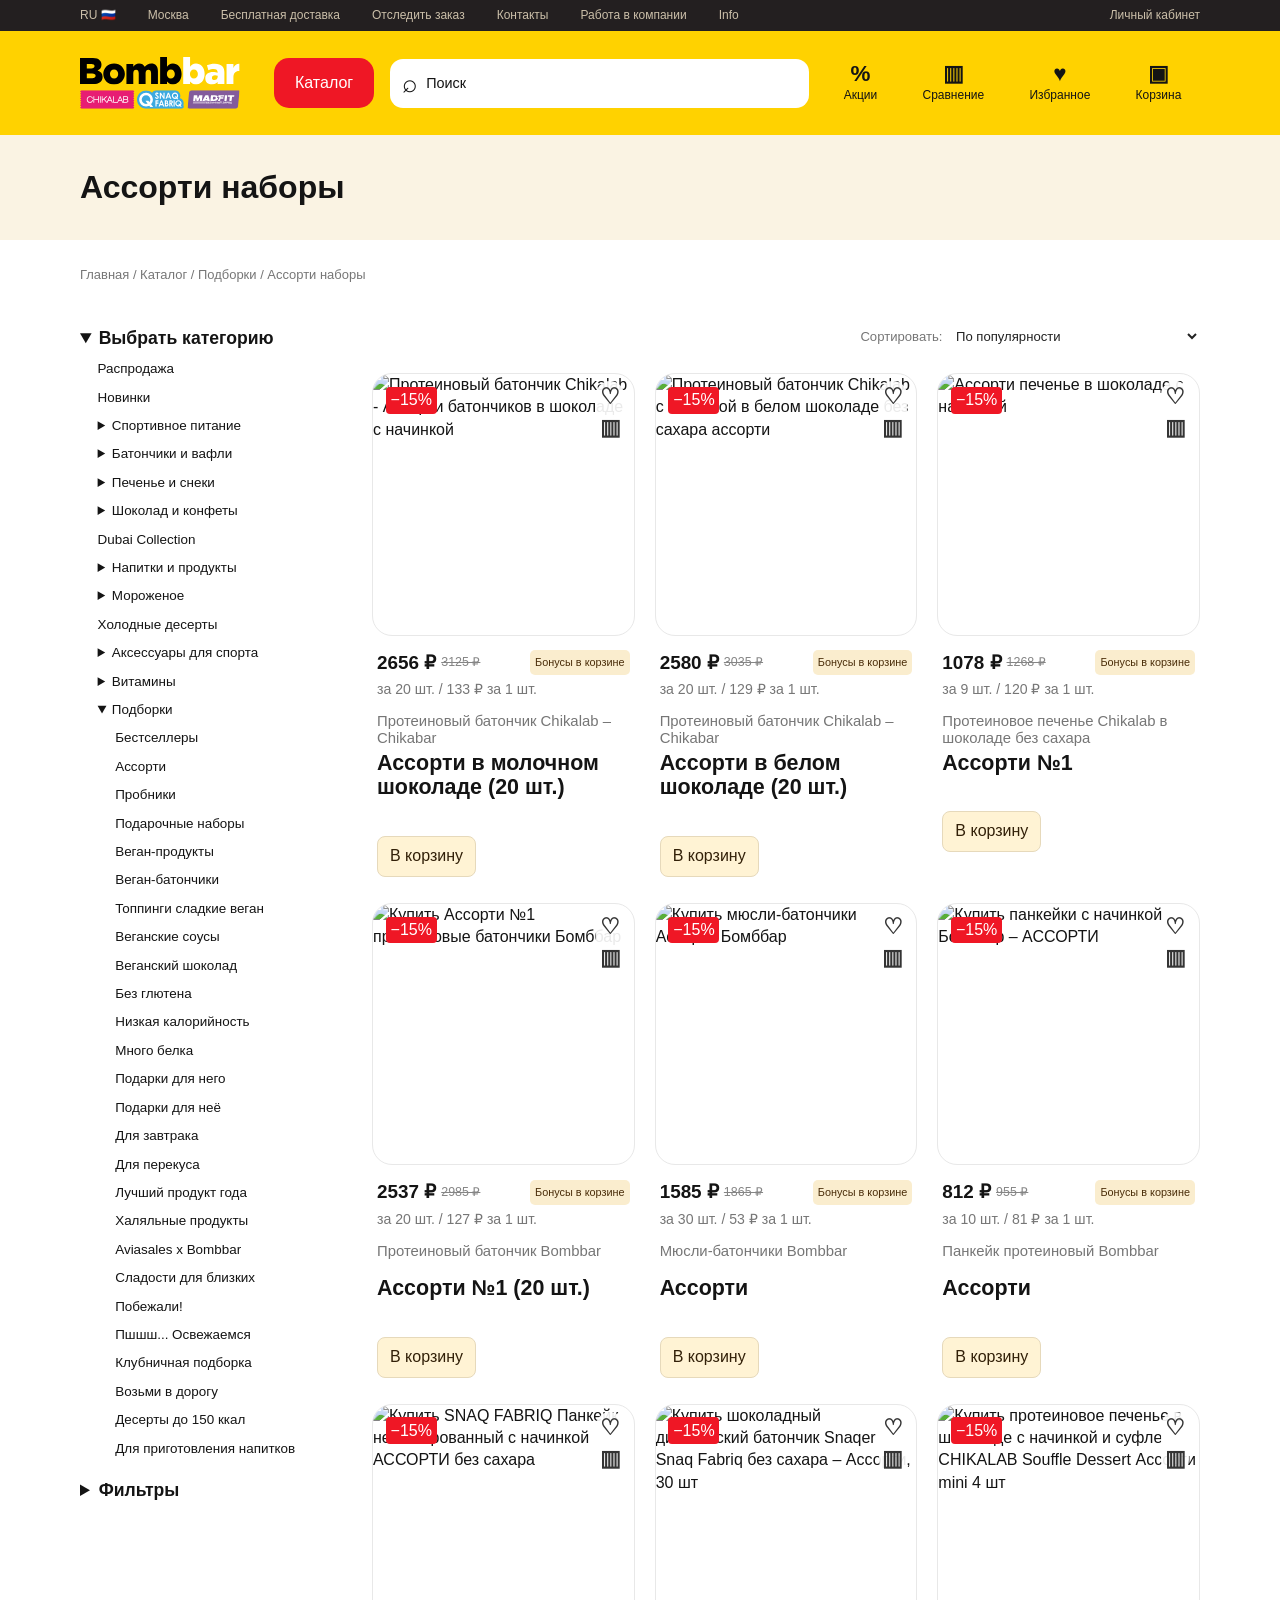
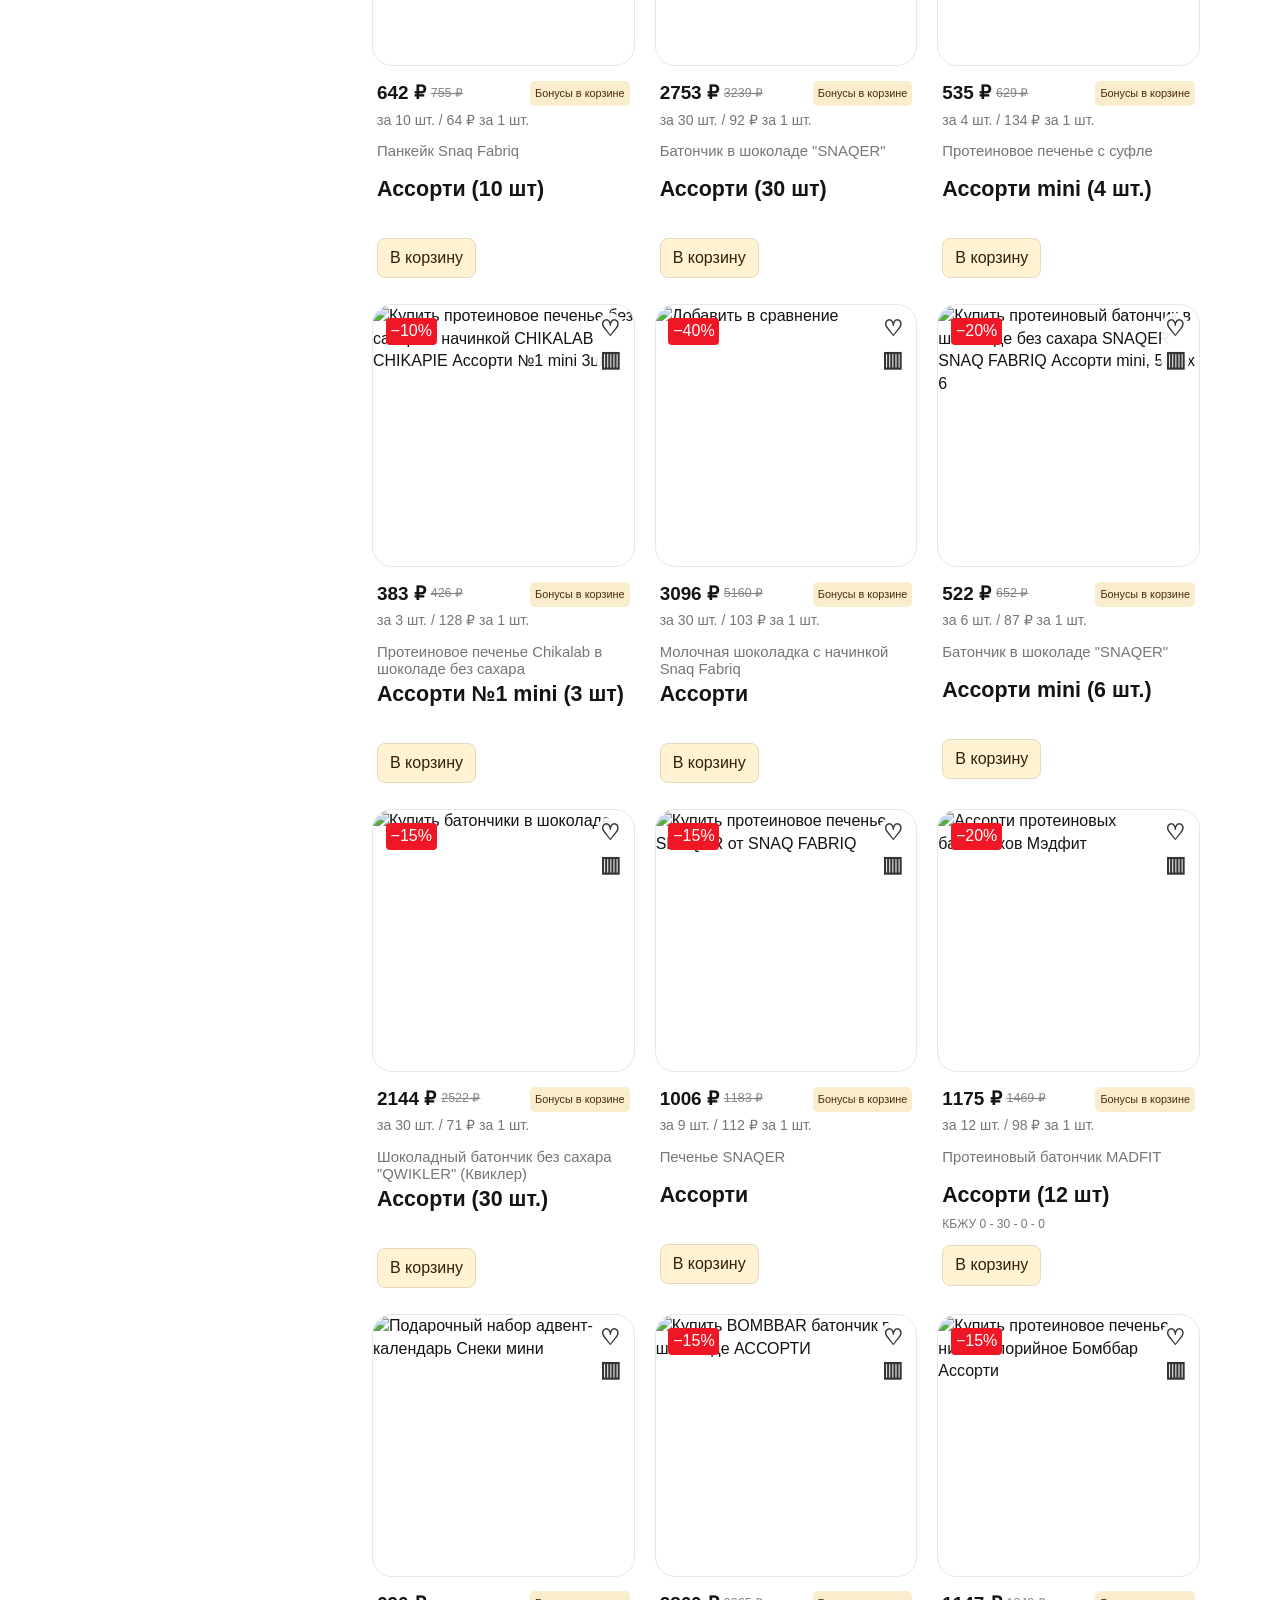
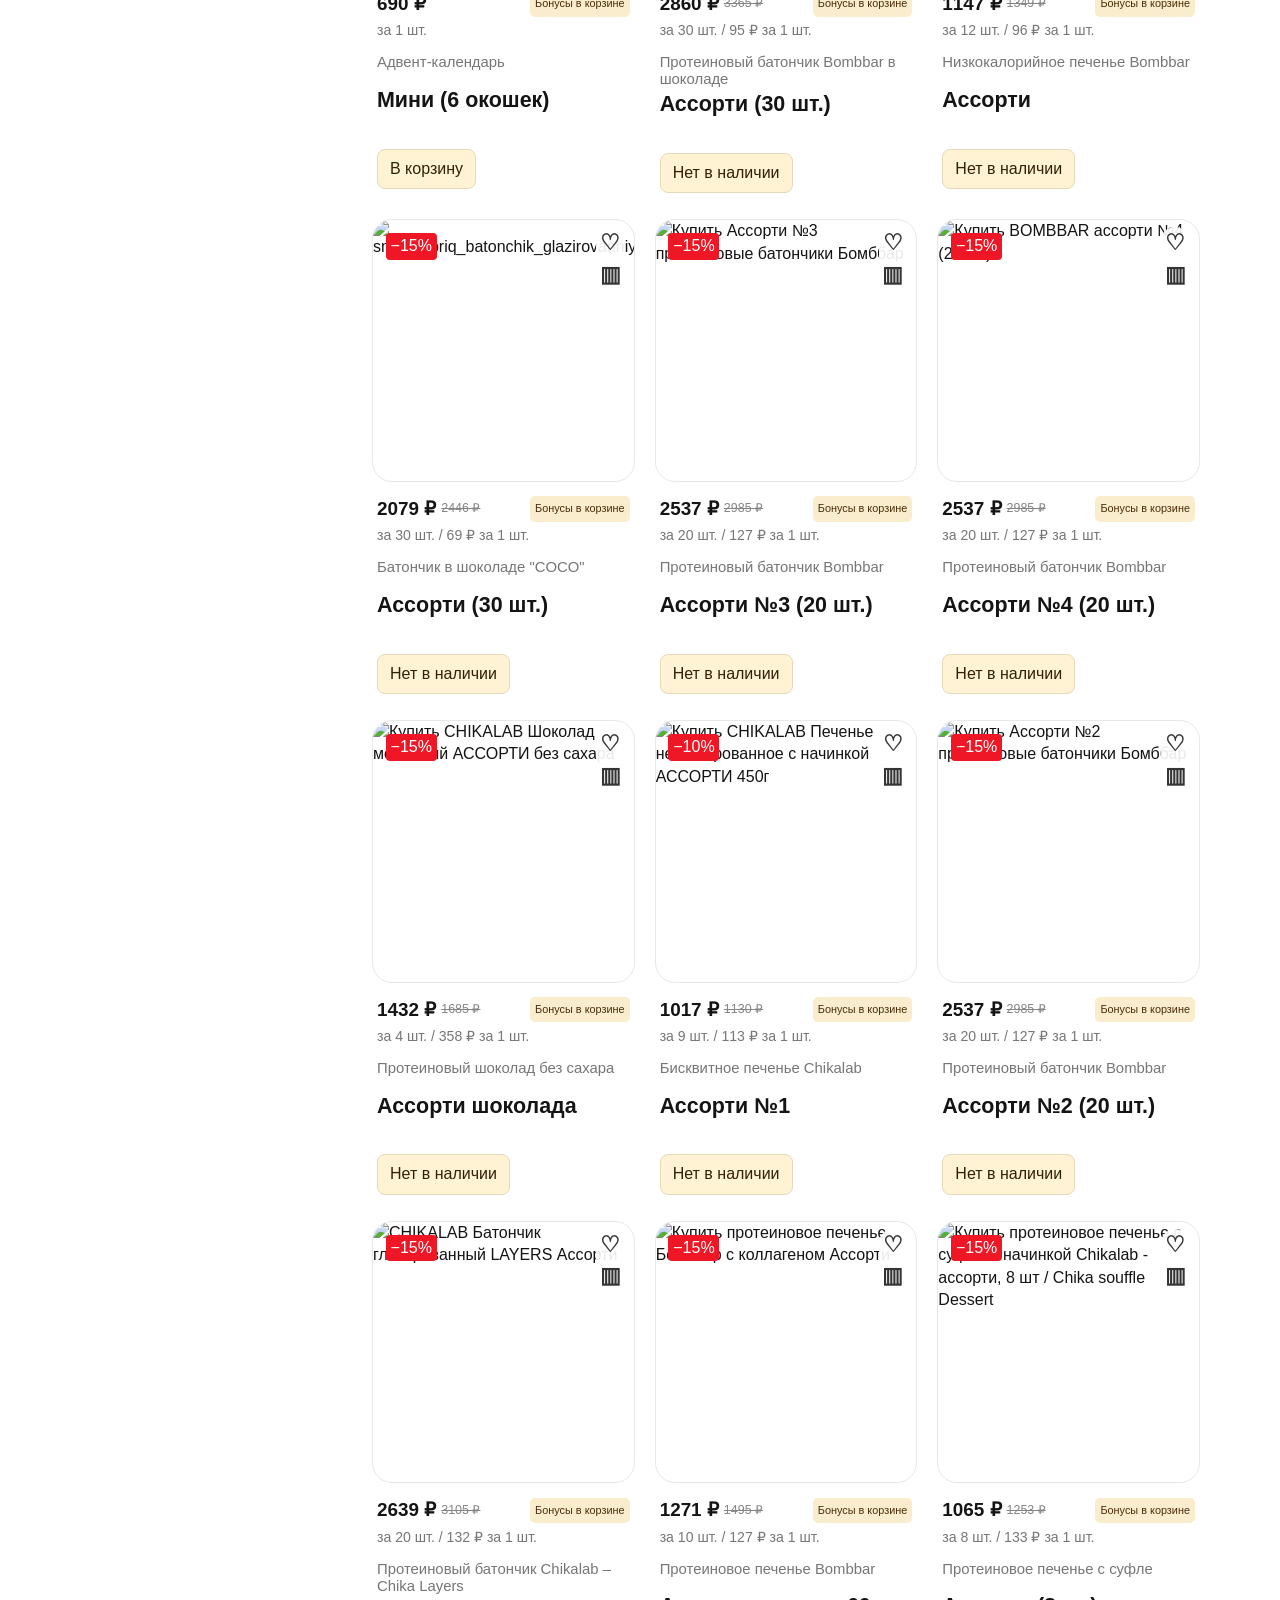
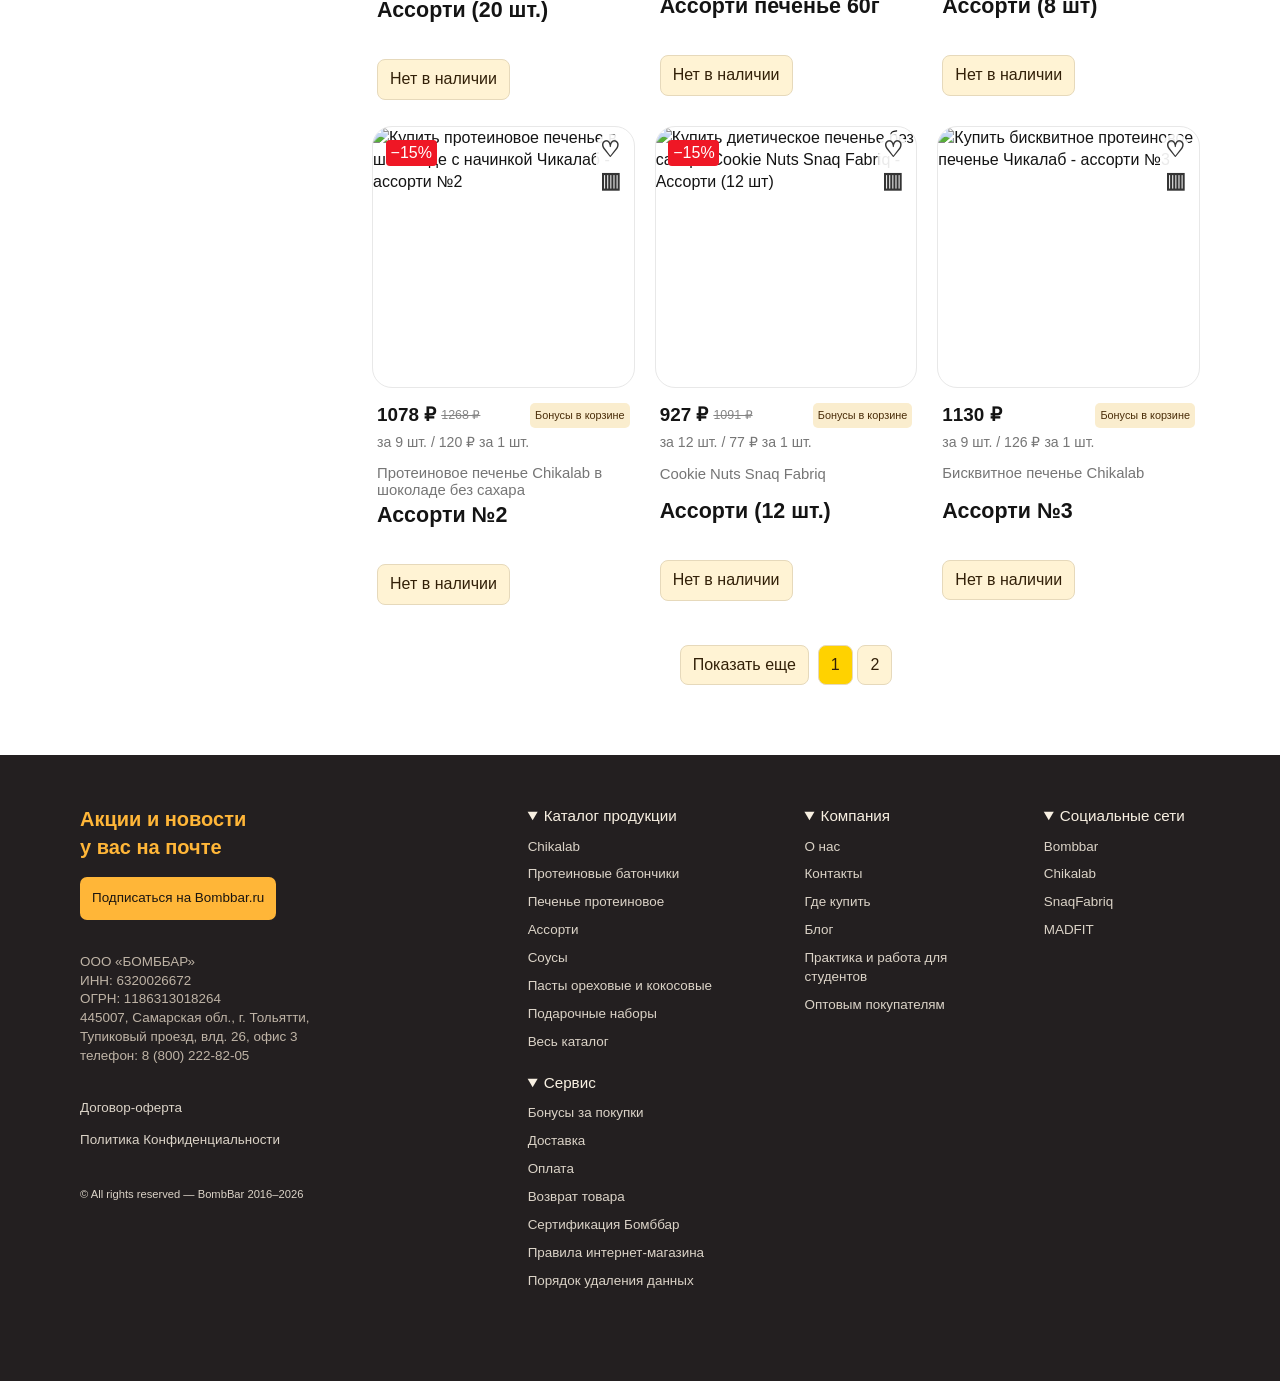
==== docs/assorti/index.html @ 9bf8bf43 "Restore original category introductions and active sidebar branches" ====
<!doctype html>
<html lang="ru"><head><meta charset="utf-8"><meta name="viewport" content="width=device-width, initial-scale=1">
<meta name="robots" content="noindex, nofollow, noimageindex"><meta name="referrer" content="no-referrer">
<meta http-equiv="Content-Security-Policy" content="default-src 'self'; img-src 'self' https://www.cpanel.bombbar.ru https://cpanel.bombbar.ru https://www.bombbar.ru data:; style-src 'self' 'unsafe-inline'; script-src 'self'; connect-src 'none'; form-action 'none'; object-src 'none'; base-uri 'none'">
<title>Купить ассорти Бомббар, Чикалаб, Снэк Фабрик</title><link rel="stylesheet" href="../assets/preview.css"><script src="../assets/preview.js" defer></script></head><body><header class="site-header"><div class="topbar"><nav class="wrap topnav"><span>RU 🇷🇺</span><a href="https://www.bombbar.ru/page/delivery">Москва</a><a href="https://www.bombbar.ru/page/delivery">Бесплатная доставка</a><a href="https://www.bombbar.ru/cart/status">Отследить заказ</a><a href="https://www.bombbar.ru/page/contacts">Контакты</a><a href="https://fitnes-food.com/work">Работа в компании</a><a href="https://www.bombbar.ru/page/about">Info</a><a class="account" href="https://www.bombbar.ru/">Личный кабинет</a></nav></div>
    <div class="headband"><div class="wrap header-inner"><a class="brand" href="https://www.bombbar.ru/"><img src="../assets/logo-desktop.svg" alt="Bombbar"></a>
    <details class="main-menu"><summary>Каталог</summary><nav aria-label="Каталог"><a href="../protein-bars/">Протеиновые батончики</a><a href="../protein-cookies/">Протеиновое печенье</a><a href="../assorti/">Ассорти</a><a href="../certification/">Сертификация</a><a href="https://www.bombbar.ru/catalog/bombbar_pro_sportivnoe_pitanie">Спортивное питание</a><a href="https://www.bombbar.ru/catalog/batonchiki_vafli">Батончики и вафли</a><a href="https://www.bombbar.ru/catalog/pechene_pankeyki">Печенье и снеки</a><a href="https://www.bombbar.ru/catalog/naturalniy-shokolad-bez-sahara-proteinoviy">Шоколад и конфеты</a><a href="https://www.bombbar.ru/catalog/napitki">Напитки и продукты</a><a href="https://www.bombbar.ru/catalog/podborki">Подборки</a><a href="https://www.bombbar.ru/catalog">Весь каталог</a></nav></details>
    <a class="search" href="https://www.bombbar.ru/catalog"><span aria-hidden="true">⌕</span> Поиск</a>
    <nav class="shop-links" aria-label="Сервисы магазина"><a href="https://www.bombbar.ru/page/sales"><strong aria-hidden="true">%</strong>Акции</a><a href="https://www.bombbar.ru/compare"><strong aria-hidden="true">▥</strong>Сравнение</a><a href="https://www.bombbar.ru/wishlist"><strong aria-hidden="true">♥</strong>Избранное</a><a href="https://www.bombbar.ru/cart"><strong aria-hidden="true">▣</strong>Корзина</a></nav></div></div></header><main><section class="hero compact"><div class="wrap"><h1>Ассорти наборы</h1></div></section><nav aria-label="Хлебные крошки" class="wrap breadcrumbs"><a href="https://www.bombbar.ru/">Главная</a> / <a href="https://www.bombbar.ru/catalog">Каталог</a> / <a href="https://www.bombbar.ru/catalog/podborki">Подборки</a> / Ассорти наборы</nav><section class="wrap catalog" data-original="https://www.bombbar.ru/catalog/podborki/assorti"><aside class="sidebar"><details class="category-nav" open><summary>Выбрать категорию</summary><ul><li><a href="https://www.bombbar.ru/catalog/tovari-po-akcii">Распродажа</a></li><li><a href="https://www.bombbar.ru/catalog/novinki">Новинки</a></li><li><details><summary><a href="https://www.bombbar.ru/catalog/bombbar_pro_sportivnoe_pitanie">Спортивное питание</a></summary><ul><li><a href="https://www.bombbar.ru/catalog/bombbar_pro_sportivnoe_pitanie/proteinovie_kokteyli">Протеин</a></li><li><a href="https://www.bombbar.ru/catalog/bombbar_pro_sportivnoe_pitanie/proteinovie_kokteyli/portsionniy_protein">Порционный протеин</a></li><li><a href="https://www.bombbar.ru/catalog/bombbar_pro_sportivnoe_pitanie/proteinovie_kokteyli/proteinoviy_kokteyl_chikalab">Коктейль витаминно-минеральный</a></li><li><a href="https://www.bombbar.ru/catalog/bombbar_pro_sportivnoe_pitanie/proteinovie_kokteyli/proteinovie_kokteyli_900g">Сывороточный протеин</a></li><li><a href="https://www.bombbar.ru/catalog/bombbar_pro_sportivnoe_pitanie/proteinovie_kokteyli/izolyati">Изоляты</a></li><li><a href="https://www.bombbar.ru/catalog/bombbar_pro_sportivnoe_pitanie/proteinovie_kokteyli/Whey_protein">Whey Protein</a></li><li><a href="https://www.bombbar.ru/catalog/bombbar_pro_sportivnoe_pitanie/proteinovie_kokteyli/mnogokomponentniy_protein">Многокомпонентный протеин</a></li><li><a href="https://www.bombbar.ru/catalog/bombbar_pro_sportivnoe_pitanie/proteinovie_kokteyli/kazeinoviy_protein">Казеиновый протеин</a></li><li><a href="https://www.bombbar.ru/catalog/bombbar_pro_sportivnoe_pitanie/proteinovie_kokteyli/holodnie_proteinovie_kokteyli">Холодные протеиновые коктейли</a></li><li><a href="https://www.bombbar.ru/catalog/bombbar_pro_sportivnoe_pitanie/energeticheskie_geli">Энергетические гели</a></li><li><a href="https://www.bombbar.ru/catalog/bombbar_pro_sportivnoe_pitanie/geyneri_bombbar_pro">Гейнеры Pro</a></li><li><a href="https://www.bombbar.ru/catalog/bombbar_pro_sportivnoe_pitanie/pishevie_dobavki_bombbar_pro">Пищевые добавки Pro</a></li><li><a href="https://www.bombbar.ru/catalog/bombbar_pro_sportivnoe_pitanie/kontsentrati_napitkov_pro">Концентраты напитков Pro</a></li><li><a href="https://www.bombbar.ru/catalog/bombbar_pro_sportivnoe_pitanie/izotonik_pro">Изотоник Pro</a></li><li><a href="https://www.bombbar.ru/catalog/bombbar_pro_sportivnoe_pitanie/kollagen_pro">Коллаген Pro</a></li><li><a href="https://www.bombbar.ru/catalog/bombbar_pro_sportivnoe_pitanie/kreatin_pro">Креатин Pro</a></li><li><a href="https://www.bombbar.ru/catalog/bombbar_pro_sportivnoe_pitanie/predtrenirovochniy_kompleks_pro">Предтренировочный комплекс Pro</a></li><li><a href="https://www.bombbar.ru/catalog/bombbar_pro_sportivnoe_pitanie/aminokisloti">Аминокислоты</a></li><li><a href="https://www.bombbar.ru/catalog/bombbar_pro_sportivnoe_pitanie/aminokisloti/arginin_pro">Аргинин Pro</a></li><li><a href="https://www.bombbar.ru/catalog/bombbar_pro_sportivnoe_pitanie/aminokisloti/bcaa_pro">BCAA Pro</a></li><li><a href="https://www.bombbar.ru/catalog/bombbar_pro_sportivnoe_pitanie/aminokisloti/glyutamin_pro">Глютамин Pro</a></li><li><a href="https://www.bombbar.ru/catalog/bombbar_pro_sportivnoe_pitanie/aminokisloti/tsitrullin_pro">Цитруллин Pro</a></li><li><a href="https://www.bombbar.ru/catalog/bombbar_pro_sportivnoe_pitanie/aminokisloti/eaa_pro">EAA Pro</a></li><li><a href="https://www.bombbar.ru/catalog/bombbar_pro_sportivnoe_pitanie/aminokisloti/amino_energy_pro">Amino Energy Pro</a></li><li><a href="https://www.bombbar.ru/catalog/bombbar_pro_sportivnoe_pitanie/aminokisloti/beta_alanin_pro">Бета-аланин Pro</a></li></ul></details></li><li><details><summary><a href="https://www.bombbar.ru/catalog/batonchiki_vafli">Батончики и вафли</a></summary><ul><li><a href="../protein-bars/">Протеиновые батончики</a></li><li><a href="https://www.bombbar.ru/catalog/batonchiki_vafli/proteinovie_batonchiki/proteinovie_batonchiki_bez_sahara">Батончики протеиновые Bombbar 60г</a></li><li><a href="https://www.bombbar.ru/catalog/batonchiki_vafli/proteinovie_batonchiki/proteinovie_batonchiki_shokolade">Chikabar (Чикабар)</a></li><li><a href="https://www.bombbar.ru/catalog/batonchiki_vafli/proteinovie_batonchiki/proteinovie_batonchiki_chikalab_chika_layers">Chika Layers (Чика Лейерс)</a></li><li><a href="https://www.bombbar.ru/catalog/batonchiki_vafli/proteinovie_batonchiki/proteinovie-batonchiki-bombbar-v-shokolade-bez-sahara-40g">Батончики Bombbar 40г в шоколаде</a></li><li><a href="https://www.bombbar.ru/catalog/batonchiki_vafli/proteinovie_batonchiki/proteinovie_batonchiki_nugoy">Протеиновые батончики с нугой</a></li><li><a href="https://www.bombbar.ru/catalog/batonchiki_vafli/proteinovie_batonchiki/batonchiki_bombbar_pro_dubai">Батончики Bombbar Pro Dubai</a></li><li><a href="https://www.bombbar.ru/catalog/batonchiki_vafli/proteinovie_batonchiki/batonchiki_madfit">Батончики MadFit</a></li><li><a href="https://www.bombbar.ru/catalog/batonchiki_vafli/vafli_bez_sahara">Вафли</a></li><li><a href="https://www.bombbar.ru/catalog/batonchiki_vafli/vafli_bez_sahara/vafli_shokolade_bez_sahara">Вафли в шоколаде</a></li><li><a href="https://www.bombbar.ru/catalog/batonchiki_vafli/vafli_bez_sahara/vafli_bez_glyutena">Вафли без глютена</a></li><li><a href="https://www.bombbar.ru/catalog/batonchiki_vafli/vafli_bez_sahara/proteinovie_vafli_bez_sahara">Протеиновые вафли</a></li><li><a href="https://www.bombbar.ru/catalog/batonchiki_vafli/batonchiki_myusli">Батончики-мюсли</a></li><li><a href="https://www.bombbar.ru/catalog/batonchiki_vafli/batonchiki_myusli/batonchiki_myusli_bombbar">Батончики-мюсли Bombbar</a></li><li><a href="https://www.bombbar.ru/catalog/batonchiki_vafli/batonchiki_myusli/batonchiki_myusli_snaq_fabriq">Батончики-мюсли Snaq Fabriq</a></li><li><a href="https://www.bombbar.ru/catalog/batonchiki_vafli/vegan_batonchiki">Веган-батончики</a></li><li><a href="https://www.bombbar.ru/catalog/batonchiki_vafli/shokoladnie_batonchiki">Шоколадные батончики</a></li><li><a href="https://www.bombbar.ru/catalog/batonchiki_vafli/dieticheskie_batonchiki">Диетические батончики</a></li><li><a href="https://www.bombbar.ru/catalog/batonchiki_vafli/batonchiki_bombbar">Батончики Bombbar</a></li><li><a href="https://www.bombbar.ru/catalog/batonchiki_vafli/batonchiki_chikalab">Батончики Chikalab</a></li><li><a href="https://www.bombbar.ru/catalog/batonchiki_vafli/batonchiki_snaq_fabriq">Батончики Snaq Fabriq</a></li></ul></details></li><li><details><summary><a href="https://www.bombbar.ru/catalog/pechene_pankeyki">Печенье и снеки</a></summary><ul><li><a href="../protein-cookies/">Протеиновое печенье</a></li><li><a href="https://www.bombbar.ru/catalog/pechene_pankeyki/pechene_proteinovoe/fitnes_pechene">Овсяное фитнес печенье</a></li><li><a href="https://www.bombbar.ru/catalog/pechene_pankeyki/pechene_proteinovoe/proteinovoe_pechene_60g">Печенье с коллагеном</a></li><li><a href="https://www.bombbar.ru/catalog/pechene_pankeyki/pechene_proteinovoe/nizkokaloriynoe_proteinovoe_pechene_40g">Печенье диетическое низкокалорийное</a></li><li><a href="https://www.bombbar.ru/catalog/pechene_pankeyki/pechene_proteinovoe/proteinovoe_pechene_shokolade">Chikapie (Чикапай)</a></li><li><a href="https://www.bombbar.ru/catalog/pechene_pankeyki/pechene_proteinovoe/proteinovoe-bizkvitnoe-pechenie-chikalab-bez-chokolada">Chika Biscuit (Бисквитное печенье)</a></li><li><a href="https://www.bombbar.ru/catalog/pechene_pankeyki/pechene_proteinovoe/pechene_sufle">Печенье суфле (Souffle Dessert)</a></li><li><a href="https://www.bombbar.ru/catalog/pechene_pankeyki/pechene_proteinovoe/orehovoe_pechene_snaq_fabriq">Печенье Cookie Nuts</a></li><li><a href="https://www.bombbar.ru/catalog/pechene_pankeyki/pechene_proteinovoe/pechene_snaqer">Печенье Snaqer</a></li><li><a href="https://www.bombbar.ru/catalog/pechene_pankeyki/pankeyki_nachinkoy">Панкейки с начинкой</a></li><li><a href="https://www.bombbar.ru/catalog/pechene_pankeyki/pankeyki_nachinkoy/pankeyki_proteinovye_bombbar">Протеиновые панкейки</a></li><li><a href="https://www.bombbar.ru/catalog/pechene_pankeyki/pankeyki_nachinkoy/pankeyki_snaq_fabriq">Панкейки Snaq Fabriq</a></li><li><a href="https://www.bombbar.ru/catalog/pechene_pankeyki/proteinoviy_brauni">Протеиновый брауни</a></li><li><a href="https://www.bombbar.ru/catalog/pechene_pankeyki/nizkokaloriynoe_pechene">Низкокалорийное печенье и десерты</a></li><li><a href="https://www.bombbar.ru/catalog/pechene_pankeyki/shokoladnoe_pechene">Шоколадное печенье</a></li><li><a href="https://www.bombbar.ru/catalog/pechene_pankeyki/chipsi">Полезные чипсы и кукурузные палочки</a></li><li><a href="https://www.bombbar.ru/catalog/pechene_pankeyki/chipsi/chipsi_nizkokaloriynie">Низкокалорийные чипсы Snaq Fabriq</a></li><li><a href="https://www.bombbar.ru/catalog/pechene_pankeyki/chipsi/chipsi_proteinovie">Протеиновые чипсы</a></li><li><a href="https://www.bombbar.ru/catalog/pechene_pankeyki/proteinovie_suhariki">Протеиновые сухарики</a></li></ul></details></li><li><details><summary><a href="https://www.bombbar.ru/catalog/naturalniy-shokolad-bez-sahara-proteinoviy">Шоколад и конфеты</a></summary><ul><li><a href="https://www.bombbar.ru/catalog/naturalniy-shokolad-bez-sahara-proteinoviy/konfeti_bez_sahara">Конфеты без сахара</a></li><li><a href="https://www.bombbar.ru/catalog/naturalniy-shokolad-bez-sahara-proteinoviy/molochniy_shokolad_bez_sahara">Молочный шоколад</a></li><li><a href="https://www.bombbar.ru/catalog/naturalniy-shokolad-bez-sahara-proteinoviy/beliy_shokolad_bez_sahara">Белый шоколад</a></li><li><a href="https://www.bombbar.ru/catalog/naturalniy-shokolad-bez-sahara-proteinoviy/temniy_shokolad_bez_sahara">Тёмный шоколад</a></li><li><a href="https://www.bombbar.ru/catalog/naturalniy-shokolad-bez-sahara-proteinoviy/shokoladnie_drazhe">Драже в шоколаде</a></li><li><a href="https://www.bombbar.ru/catalog/naturalniy-shokolad-bez-sahara-proteinoviy/shokoladnie_drazhe/drazhe_molochnom_shokolade">Драже в молочном шоколаде</a></li><li><a href="https://www.bombbar.ru/catalog/naturalniy-shokolad-bez-sahara-proteinoviy/shokoladnie_drazhe/drazhe_belom_shokolade">Драже в белом шоколаде</a></li><li><a href="https://www.bombbar.ru/catalog/naturalniy-shokolad-bez-sahara-proteinoviy/shokoladnie_drazhe/drazhe_temnom_shokolade">Драже в тёмном шоколаде</a></li><li><a href="https://www.bombbar.ru/catalog/naturalniy-shokolad-bez-sahara-proteinoviy/shokoladnie_drazhe/drazhe_snaq_fabriq">Драже Snaq Fabriq</a></li><li><a href="https://www.bombbar.ru/catalog/naturalniy-shokolad-bez-sahara-proteinoviy/molochniy_shokolad_bez_sahara_nachinkoy">Молочный шоколад без сахара с начинкой</a></li></ul></details></li><li><a href="https://www.bombbar.ru/catalog/dubai_collection">Dubai Collection</a></li><li><details><summary><a href="https://www.bombbar.ru/catalog/napitki">Напитки и продукты</a></summary><ul><li><a href="https://www.bombbar.ru/catalog/napitki/proteinovoe_moloko">Протеиновое молоко</a></li><li><a href="https://www.bombbar.ru/catalog/napitki/proteinovie_molochnie_kokteyli">Протеиновые молочные коктейли</a></li><li><a href="https://www.bombbar.ru/catalog/napitki/superfood">SuperFood</a></li><li><a href="https://www.bombbar.ru/catalog/napitki/proteinovaya_voda">Протеиновая вода</a></li><li><a href="https://www.bombbar.ru/catalog/napitki/vitaminizirovannaya_voda">Витаминизированная вода</a></li><li><a href="https://www.bombbar.ru/catalog/napitki/limonad_vitaminizirovanniy">Лимонад витаминизированный</a></li><li><a href="https://www.bombbar.ru/catalog/napitki/kofe_zernah">Кофе в зернах</a></li><li><a href="https://www.bombbar.ru/catalog/napitki/sladkie-sousi-toppingi">Топпинги и соусы</a></li><li><a href="https://www.bombbar.ru/catalog/napitki/sladkie-sousi-toppingi/sousi">Соусы</a></li><li><a href="https://www.bombbar.ru/catalog/napitki/sladkie-sousi-toppingi/toppingi-sladkie-bombbar">Топпинги низкокалорийные</a></li><li><a href="https://www.bombbar.ru/catalog/napitki/sladkie-sousi-toppingi/sousi_sladkie">Соусы сладкие</a></li><li><a href="https://www.bombbar.ru/catalog/napitki/sladkie-sousi-toppingi/toppingi_proteinovie">Топпинги протеиновые</a></li><li><a href="https://www.bombbar.ru/catalog/napitki/pasti_orehovie_kokosovie">Пасты</a></li><li><a href="https://www.bombbar.ru/catalog/napitki/smesi_dlya_vipechki_bombbar">Смеси для выпечки</a></li><li><a href="https://www.bombbar.ru/catalog/napitki/kollagen-napitok">Коллагеновые напитки</a></li><li><a href="https://www.bombbar.ru/catalog/napitki/energeticheskie_napitki">Энергетические напитки</a></li><li><a href="https://www.bombbar.ru/catalog/napitki/shoti">L-carnitine</a></li><li><a href="https://www.bombbar.ru/catalog/napitki/shoti_guarana">Guarana</a></li><li><a href="https://www.bombbar.ru/catalog/napitki/izotonik">Изотоник</a></li><li><a href="https://www.bombbar.ru/catalog/napitki/sportivnie_shoti">Спортивные шоты</a></li><li><a href="https://www.bombbar.ru/catalog/napitki/suhie_smesi_kontsentrati">Сухие смеси и концентраты</a></li><li><a href="https://www.bombbar.ru/catalog/napitki/proteinovoe_pivo">Протеиновое пиво</a></li></ul></details></li><li><details><summary><a href="https://www.bombbar.ru/catalog/ice-cream-protein">Мороженое</a></summary><ul><li><a href="https://www.bombbar.ru/catalog/ice-cream-protein/morozhenoe_stakanchik_proteinovoe_bez_sahara">Стаканчик</a></li><li><a href="https://www.bombbar.ru/catalog/ice-cream-protein/semeynoe_morozhenoe_bez_sahara">Семейное</a></li><li><a href="https://www.bombbar.ru/catalog/ice-cream-protein/morozhenoe_eskimo_proteinovoe_bez_sahara">Эскимо</a></li><li><a href="https://www.bombbar.ru/catalog/ice-cream-protein/morozhenoe_stakanchik_nizkokaloriynoe_bez_sahara">Низкокалорийное</a></li></ul></details></li><li><a href="https://www.bombbar.ru/catalog/holodnie_deserti">Холодные десерты</a></li><li><details><summary><a href="https://www.bombbar.ru/catalog/aksessuari_dlya_sporta">Аксессуары для спорта</a></summary><ul><li><a href="https://www.bombbar.ru/catalog/aksessuari_dlya_sporta/aksessuari">Шейкеры для спортивного питания</a></li><li><a href="https://www.bombbar.ru/catalog/aksessuari_dlya_sporta/sportivnie_polotentsa">Спортивные полотенца</a></li><li><a href="https://www.bombbar.ru/catalog/aksessuari_dlya_sporta/water_bottles">Бутылки для воды</a></li></ul></details></li><li><details><summary><a href="https://www.bombbar.ru/catalog/vitamini_minerali">Витамины</a></summary><ul><li><a href="https://www.bombbar.ru/catalog/vitamini_minerali/vitaminno_mineralnie_kompleksi_sport">Спортивные витамины и добавки</a></li><li><a href="https://www.bombbar.ru/catalog/vitamini_minerali/vitamini_dlya_kozhi_volos_nogtey">Витамины для красоты</a></li><li><a href="https://www.bombbar.ru/catalog/vitamini_minerali/vitamini_dlya_serdtsa_sosudov">Витамины для сердечно-сосудистой системы</a></li><li><a href="https://www.bombbar.ru/catalog/vitamini_minerali/vitamini_dlya_sustavov">Витамины для костей и суставов</a></li><li><a href="https://www.bombbar.ru/catalog/vitamini_minerali/vitamini_dlya_immuniteta">Витамины для иммунитета</a></li><li><a href="https://www.bombbar.ru/catalog/vitamini_minerali/antioksidanti">Антиоксиданты</a></li><li><a href="https://www.bombbar.ru/catalog/vitamini_minerali/vitamini_dlya_pamyati_raboti_mozga">Витамины для улучшения памяти и работы мозга</a></li><li><a href="https://www.bombbar.ru/catalog/vitamini_minerali/nervnaya_sistema">Витамины для нервной системы</a></li><li><a href="https://www.bombbar.ru/catalog/vitamini_minerali/son">Добавки и витамины для нормализации сна</a></li><li><a href="https://www.bombbar.ru/catalog/vitamini_minerali/zhkt">Витамины для ЖКТ</a></li><li><a href="https://www.bombbar.ru/catalog/vitamini_minerali/energiya">Энергия</a></li><li><a href="https://www.bombbar.ru/catalog/vitamini_minerali/pohudenie">Спортивные добавки и витамины для похудения</a></li><li><a href="https://www.bombbar.ru/catalog/vitamini_minerali/jirosjigatel_bombbar_pro_lipo">Жиросжигатели</a></li></ul></details></li><li><details open><summary><a href="https://www.bombbar.ru/catalog/podborki">Подборки</a></summary><ul><li><a href="https://www.bombbar.ru/catalog/podborki/bestsellers">Бестселлеры</a></li><li><a href="../assorti/">Ассорти</a></li><li><a href="https://www.bombbar.ru/catalog/podborki/assorti_mini">Пробники</a></li><li><a href="https://www.bombbar.ru/catalog/podborki/podarochnie_nabori">Подарочные наборы</a></li><li><a href="https://www.bombbar.ru/catalog/podborki/vegan">Веган-продукты</a></li><li><a href="https://www.bombbar.ru/catalog/podborki/vegan/proteinovie_batonchiki_vegan">Веган-батончики</a></li><li><a href="https://www.bombbar.ru/catalog/podborki/vegan/toppingi_sladkie_vegan">Топпинги сладкие веган</a></li><li><a href="https://www.bombbar.ru/catalog/podborki/vegan/vegan_sousi">Веганские соусы</a></li><li><a href="https://www.bombbar.ru/catalog/podborki/vegan/vegan_shokolad_bez_sahara">Веганский шоколад</a></li><li><a href="https://www.bombbar.ru/catalog/podborki/produkti_bez_glyutena">Без глютена</a></li><li><a href="https://www.bombbar.ru/catalog/podborki/lowcalories">Низкая калорийность</a></li><li><a href="https://www.bombbar.ru/catalog/podborki/mnogo_belka">Много белка</a></li><li><a href="https://www.bombbar.ru/catalog/podborki/podarki_dlya_nego">Подарки для него</a></li><li><a href="https://www.bombbar.ru/catalog/podborki/podarki_dlya_nee">Подарки для неё</a></li><li><a href="https://www.bombbar.ru/catalog/podborki/dlya_zavtraka">Для завтрака</a></li><li><a href="https://www.bombbar.ru/catalog/podborki/dlya_perekusa">Для перекуса</a></li><li><a href="https://www.bombbar.ru/catalog/podborki/product-2025">Лучший продукт года</a></li><li><a href="https://www.bombbar.ru/catalog/podborki/halal_products">Халяльные продукты</a></li><li><a href="https://www.bombbar.ru/catalog/podborki/aviasales_bombbar">Aviasales x Bombbar</a></li><li><a href="https://www.bombbar.ru/catalog/podborki/sladosti_dlya_blizkih">Сладости для близких</a></li><li><a href="https://www.bombbar.ru/catalog/podborki/pobezhali">Побежали!</a></li><li><a href="https://www.bombbar.ru/catalog/podborki/pshshshsh_osvezhaemsya">Пшшш... Освежаемся</a></li><li><a href="https://www.bombbar.ru/catalog/podborki/klubnichnaya_podborka">Клубничная подборка</a></li><li><a href="https://www.bombbar.ru/catalog/podborki/vozmi_dorogu">Возьми в дорогу</a></li><li><a href="https://www.bombbar.ru/catalog/podborki/deserti_do_150_kkal">Десерты до 150 ккал</a></li><li><a href="https://www.bombbar.ru/catalog/podborki/napitki_horeca">Для приготовления напитков</a></li></ul></details></li></ul></details>
    <details class="filters"><summary>Фильтры</summary>
      <details><summary>Выбрать бренд</summary><label><input type="checkbox" name="brand" value="Bombbar"> Bombbar</label><label><input type="checkbox" name="brand" value="Chikalab"> Chikalab</label><label><input type="checkbox" name="brand" value="MADFIT"> MADFIT</label><label><input type="checkbox" name="brand" value="Snaq Fabriq"> Snaq Fabriq</label></details>
      <details><summary>Тип товара</summary><label><input type="checkbox" name="type" value="Cookie Nuts Snaq Fabriq"> Cookie Nuts Snaq Fabriq</label><label><input type="checkbox" name="type" value="Адвент-календарь"> Адвент-календарь</label><label><input type="checkbox" name="type" value="Батончик в шоколаде &quot;COCO&quot;"> Батончик в шоколаде &quot;COCO&quot;</label><label><input type="checkbox" name="type" value="Батончик в шоколаде &quot;SNAQER&quot;"> Батончик в шоколаде &quot;SNAQER&quot;</label><label><input type="checkbox" name="type" value="Батончик с нугой Chikalab"> Батончик с нугой Chikalab</label><label><input type="checkbox" name="type" value="Бисквитное печенье Chikalab"> Бисквитное печенье Chikalab</label><label><input type="checkbox" name="type" value="Молочная шоколадка с начинкой Chikalab"> Молочная шоколадка с начинкой Chikalab</label><label><input type="checkbox" name="type" value="Молочная шоколадка с начинкой Snaq Fabriq"> Молочная шоколадка с начинкой Snaq Fabriq</label><label><input type="checkbox" name="type" value="Мюсли-батончики Bombbar"> Мюсли-батончики Bombbar</label><label><input type="checkbox" name="type" value="Низкокалорийное печенье Bombbar"> Низкокалорийное печенье Bombbar</label><label><input type="checkbox" name="type" value="Панкейк Snaq Fabriq"> Панкейк Snaq Fabriq</label><label><input type="checkbox" name="type" value="Панкейк протеиновый Bombbar"> Панкейк протеиновый Bombbar</label><label><input type="checkbox" name="type" value="Печенье SNAQER"> Печенье SNAQER</label><label><input type="checkbox" name="type" value="Подарочный набор"> Подарочный набор</label><label><input type="checkbox" name="type" value="Протеиновое печенье Bombbar"> Протеиновое печенье Bombbar</label><label><input type="checkbox" name="type" value="Протеиновое печенье Chikalab в шоколаде без сахара"> Протеиновое печенье Chikalab в шоколаде без сахара</label><label><input type="checkbox" name="type" value="Протеиновое печенье с суфле"> Протеиновое печенье с суфле</label><label><input type="checkbox" name="type" value="Протеиновое печенье с суфле MADFIT"> Протеиновое печенье с суфле MADFIT</label><label><input type="checkbox" name="type" value="Протеиновый батончик Bombbar"> Протеиновый батончик Bombbar</label><label><input type="checkbox" name="type" value="Протеиновый батончик Bombbar в шоколаде"> Протеиновый батончик Bombbar в шоколаде</label><label><input type="checkbox" name="type" value="Протеиновый батончик Chikalab – Chika Layers"> Протеиновый батончик Chikalab – Chika Layers</label><label><input type="checkbox" name="type" value="Протеиновый батончик Chikalab – Chikabar"> Протеиновый батончик Chikalab – Chikabar</label><label><input type="checkbox" name="type" value="Протеиновый батончик MADFIT"> Протеиновый батончик MADFIT</label><label><input type="checkbox" name="type" value="Протеиновый брауни Bombbar"> Протеиновый брауни Bombbar</label><label><input type="checkbox" name="type" value="Протеиновый шоколад без сахара"> Протеиновый шоколад без сахара</label><label><input type="checkbox" name="type" value="Шоколадный батончик без сахара &quot;QWIKLER&quot; (Квиклер)"> Шоколадный батончик без сахара &quot;QWIKLER&quot; (Квиклер)</label></details>
      <label>Цена от <input type="number" min="0" name="min-price" inputmode="numeric"></label>
      <label>Цена до <input type="number" min="0" name="max-price" inputmode="numeric"></label>
      <label><input type="checkbox" name="sale"> Товар по акции</label>
      <p class="filter-note">Подтверждение желтых ценников, «Без глютена» и «Халяль» зависит от данных оригинального магазина. <a href="https://www.bombbar.ru/catalog/podborki/assorti">Открыть фильтры магазина</a></p>
      <button type="button" class="reset">Сбросить</button>
    </details></aside><div class="catalog-main"><div class="sort"><label>Сортировать: <select name="sort"><option value="popular">По популярности</option><option value="new">По дате добавления · на Bombbar.ru</option><option value="asc">Сначала дешевые</option><option value="desc">Сначала дорогие</option><option value="alpha">По алфавиту</option></select></label></div><div class="products"><article class="card" data-brand="Chikalab" data-type="Протеиновый батончик Chikalab – Chikabar" data-price="2656" data-sale="1" data-name="Ассорти в молочном шоколаде (20 шт.)">
    <a href="https://www.bombbar.ru/product/assorti_batonchikov_shokolade_nachinkoy.html"><div class="photo"><img src="https://www.cpanel.bombbar.ru/uploads/pictures/shop/shop_nomenclature_picture_size/w350_shop_nomenclature_picture_150.jpg.webp" alt="Протеиновый батончик Chikalab - Ассорти батончиков в шоколаде с начинкой" loading="lazy"><span class="discount">−15%</span><span class="card-icons" aria-hidden="true">♡<br>▥</span></div></a>
    <div class="card-info"><div class="price"><strong>2656 ₽</strong> <s>3125 ₽</s><span>Бонусы в корзине</span></div>
    <div class="amount">за 20 шт. / 133 ₽ за 1 шт.</div><p class="product-format">Протеиновый батончик Chikalab – Chikabar</p>
    <a class="product-name" href="https://www.bombbar.ru/product/assorti_batonchikov_shokolade_nachinkoy.html">Ассорти в молочном шоколаде (20 шт.)</a>
    <div class="stats"></div>
    <a class="purchase" href="https://www.bombbar.ru/product/assorti_batonchikov_shokolade_nachinkoy.html" aria-label="В корзину — открыть товар на Bombbar.ru">В корзину</a></div></article><article class="card" data-brand="Chikalab" data-type="Протеиновый батончик Chikalab – Chikabar" data-price="2580" data-sale="1" data-name="Ассорти в белом шоколаде (20 шт.)">
    <a href="https://www.bombbar.ru/product/chikalab_batonchik_beloy_glazirovke_nachinkoy_assorti.html"><div class="photo"><img src="https://www.cpanel.bombbar.ru/uploads/pictures/shop/shop_nomenclature_picture_size/w350_shop_nomenclature_picture_335.jpg.webp" alt="Протеиновый батончик Chikalab с начинкой в белом шоколаде без сахара ассорти" loading="lazy"><span class="discount">−15%</span><span class="card-icons" aria-hidden="true">♡<br>▥</span></div></a>
    <div class="card-info"><div class="price"><strong>2580 ₽</strong> <s>3035 ₽</s><span>Бонусы в корзине</span></div>
    <div class="amount">за 20 шт. / 129 ₽ за 1 шт.</div><p class="product-format">Протеиновый батончик Chikalab – Chikabar</p>
    <a class="product-name" href="https://www.bombbar.ru/product/chikalab_batonchik_beloy_glazirovke_nachinkoy_assorti.html">Ассорти в белом шоколаде (20 шт.)</a>
    <div class="stats"></div>
    <a class="purchase" href="https://www.bombbar.ru/product/chikalab_batonchik_beloy_glazirovke_nachinkoy_assorti.html" aria-label="В корзину — открыть товар на Bombbar.ru">В корзину</a></div></article><article class="card" data-brand="Chikalab" data-type="Протеиновое печенье Chikalab в шоколаде без сахара" data-price="1078" data-sale="1" data-name="Ассорти №1">
    <a href="https://www.bombbar.ru/product/assorti_pechene_shokolade_nachinkoy.html"><div class="photo"><img src="https://www.cpanel.bombbar.ru/uploads/pictures/shop/shop_nomenclature_picture_size/w350_shop_nomenclature_picture_5690.jpg.webp" alt="Ассорти печенье в шоколаде с начинкой" loading="lazy"><span class="discount">−15%</span><span class="card-icons" aria-hidden="true">♡<br>▥</span></div></a>
    <div class="card-info"><div class="price"><strong>1078 ₽</strong> <s>1268 ₽</s><span>Бонусы в корзине</span></div>
    <div class="amount">за 9 шт. / 120 ₽ за 1 шт.</div><p class="product-format">Протеиновое печенье Chikalab в шоколаде без сахара</p>
    <a class="product-name" href="https://www.bombbar.ru/product/assorti_pechene_shokolade_nachinkoy.html">Ассорти №1</a>
    <div class="stats"></div>
    <a class="purchase" href="https://www.bombbar.ru/product/assorti_pechene_shokolade_nachinkoy.html" aria-label="В корзину — открыть товар на Bombbar.ru">В корзину</a></div></article><article class="card" data-brand="Bombbar" data-type="Протеиновый батончик Bombbar" data-price="2537" data-sale="1" data-name="Ассорти №1 (20 шт.)">
    <a href="https://www.bombbar.ru/product/assorti_1.html"><div class="photo"><img src="https://www.cpanel.bombbar.ru/uploads/pictures/shop/shop_nomenclature_picture_size/w350_shop_nomenclature_picture_5404.jpg.webp" alt="Купить Ассорти №1 протеиновые батончики Бомббар" loading="lazy"><span class="discount">−15%</span><span class="card-icons" aria-hidden="true">♡<br>▥</span></div></a>
    <div class="card-info"><div class="price"><strong>2537 ₽</strong> <s>2985 ₽</s><span>Бонусы в корзине</span></div>
    <div class="amount">за 20 шт. / 127 ₽ за 1 шт.</div><p class="product-format">Протеиновый батончик Bombbar</p>
    <a class="product-name" href="https://www.bombbar.ru/product/assorti_1.html">Ассорти №1 (20 шт.)</a>
    <div class="stats"></div>
    <a class="purchase" href="https://www.bombbar.ru/product/assorti_1.html" aria-label="В корзину — открыть товар на Bombbar.ru">В корзину</a></div></article><article class="card" data-brand="Bombbar" data-type="Мюсли-батончики Bombbar" data-price="1585" data-sale="1" data-name="Ассорти">
    <a href="https://www.bombbar.ru/product/assorti_myusli.html"><div class="photo"><img src="https://www.cpanel.bombbar.ru/uploads/pictures/shop/shop_nomenclature_picture_size/w350_shop_nomenclature_picture_5094.jpg.webp" alt="Купить мюсли-батончики Ассорти Бомббар" loading="lazy"><span class="discount">−15%</span><span class="card-icons" aria-hidden="true">♡<br>▥</span></div></a>
    <div class="card-info"><div class="price"><strong>1585 ₽</strong> <s>1865 ₽</s><span>Бонусы в корзине</span></div>
    <div class="amount">за 30 шт. / 53 ₽ за 1 шт.</div><p class="product-format">Мюсли-батончики Bombbar</p>
    <a class="product-name" href="https://www.bombbar.ru/product/assorti_myusli.html">Ассорти</a>
    <div class="stats"></div>
    <a class="purchase" href="https://www.bombbar.ru/product/assorti_myusli.html" aria-label="В корзину — открыть товар на Bombbar.ru">В корзину</a></div></article><article class="card" data-brand="Bombbar" data-type="Панкейк протеиновый Bombbar" data-price="812" data-sale="1" data-name="Ассорти">
    <a href="https://www.bombbar.ru/product/bombbar_pankeyk_neglazirovanniy_nachinkoy_assorti_400_gr.html"><div class="photo"><img src="https://www.cpanel.bombbar.ru/uploads/pictures/shop/shop_nomenclature_picture_size/w350_shop_nomenclature_picture_4174.jpg.webp" alt="Купить панкейки с начинкой  Бомббар – АССОРТИ" loading="lazy"><span class="discount">−15%</span><span class="card-icons" aria-hidden="true">♡<br>▥</span></div></a>
    <div class="card-info"><div class="price"><strong>812 ₽</strong> <s>955 ₽</s><span>Бонусы в корзине</span></div>
    <div class="amount">за 10 шт. / 81 ₽ за 1 шт.</div><p class="product-format">Панкейк протеиновый Bombbar</p>
    <a class="product-name" href="https://www.bombbar.ru/product/bombbar_pankeyk_neglazirovanniy_nachinkoy_assorti_400_gr.html">Ассорти</a>
    <div class="stats"></div>
    <a class="purchase" href="https://www.bombbar.ru/product/bombbar_pankeyk_neglazirovanniy_nachinkoy_assorti_400_gr.html" aria-label="В корзину — открыть товар на Bombbar.ru">В корзину</a></div></article><article class="card" data-brand="Snaq Fabriq" data-type="Панкейк Snaq Fabriq" data-price="642" data-sale="1" data-name="Ассорти (10 шт)">
    <a href="https://www.bombbar.ru/product/snaq_fabriq_pankeyk_neglazirovanniy_nachinkoy_assorti.html"><div class="photo"><img src="https://www.cpanel.bombbar.ru/uploads/pictures/shop/shop_nomenclature_picture_size/w350_shop_nomenclature_picture_4166.jpg.webp" alt="Купить SNAQ FABRIQ Панкейк неглазированный с начинкой АССОРТИ без сахара" loading="lazy"><span class="discount">−15%</span><span class="card-icons" aria-hidden="true">♡<br>▥</span></div></a>
    <div class="card-info"><div class="price"><strong>642 ₽</strong> <s>755 ₽</s><span>Бонусы в корзине</span></div>
    <div class="amount">за 10 шт. / 64 ₽ за 1 шт.</div><p class="product-format">Панкейк Snaq Fabriq</p>
    <a class="product-name" href="https://www.bombbar.ru/product/snaq_fabriq_pankeyk_neglazirovanniy_nachinkoy_assorti.html">Ассорти (10 шт)</a>
    <div class="stats"></div>
    <a class="purchase" href="https://www.bombbar.ru/product/snaq_fabriq_pankeyk_neglazirovanniy_nachinkoy_assorti.html" aria-label="В корзину — открыть товар на Bombbar.ru">В корзину</a></div></article><article class="card" data-brand="Snaq Fabriq" data-type="Батончик в шоколаде &quot;SNAQER&quot;" data-price="2753" data-sale="1" data-name="Ассорти (30 шт)">
    <a href="https://www.bombbar.ru/product/snaq_fabriq_batonchik_glazirovanniy_assorti_50gr_30.html"><div class="photo"><img src="https://www.cpanel.bombbar.ru/uploads/pictures/shop/shop_nomenclature_picture_size/w350_shop_nomenclature_picture_3093.jpg.webp" alt="Купить шоколадный диетический батончик Snaqer Snaq Fabriq без сахара – Ассорти, 30 шт" loading="lazy"><span class="discount">−15%</span><span class="card-icons" aria-hidden="true">♡<br>▥</span></div></a>
    <div class="card-info"><div class="price"><strong>2753 ₽</strong> <s>3239 ₽</s><span>Бонусы в корзине</span></div>
    <div class="amount">за 30 шт. / 92 ₽ за 1 шт.</div><p class="product-format">Батончик в шоколаде &quot;SNAQER&quot;</p>
    <a class="product-name" href="https://www.bombbar.ru/product/snaq_fabriq_batonchik_glazirovanniy_assorti_50gr_30.html">Ассорти (30 шт)</a>
    <div class="stats"></div>
    <a class="purchase" href="https://www.bombbar.ru/product/snaq_fabriq_batonchik_glazirovanniy_assorti_50gr_30.html" aria-label="В корзину — открыть товар на Bombbar.ru">В корзину</a></div></article><article class="card" data-brand="Chikalab" data-type="Протеиновое печенье с суфле" data-price="535" data-sale="1" data-name="Ассорти mini (4 шт.)">
    <a href="https://www.bombbar.ru/product/chikalab_pechene_nachinkoy_sufle_assorti_mini_55_4.html"><div class="photo"><img src="https://www.cpanel.bombbar.ru/uploads/pictures/shop/shop_nomenclature_picture_size/w350_shop_nomenclature_picture_4074.jpg.webp" alt="Купить протеиновое печенье в шоколаде с начинкой и суфле CHIKALAB Souffle Dessert Ассорти mini 4 шт" loading="lazy"><span class="discount">−15%</span><span class="card-icons" aria-hidden="true">♡<br>▥</span></div></a>
    <div class="card-info"><div class="price"><strong>535 ₽</strong> <s>629 ₽</s><span>Бонусы в корзине</span></div>
    <div class="amount">за 4 шт. / 134 ₽ за 1 шт.</div><p class="product-format">Протеиновое печенье с суфле</p>
    <a class="product-name" href="https://www.bombbar.ru/product/chikalab_pechene_nachinkoy_sufle_assorti_mini_55_4.html">Ассорти mini (4 шт.)</a>
    <div class="stats"></div>
    <a class="purchase" href="https://www.bombbar.ru/product/chikalab_pechene_nachinkoy_sufle_assorti_mini_55_4.html" aria-label="В корзину — открыть товар на Bombbar.ru">В корзину</a></div></article><article class="card" data-brand="Chikalab" data-type="Протеиновое печенье Chikalab в шоколаде без сахара" data-price="383" data-sale="1" data-name="Ассорти №1 mini (3 шт)">
    <a href="https://www.bombbar.ru/product/pechene_nachinkoy_chikalab_assorti_mini_60_3.html"><div class="photo"><img src="https://www.cpanel.bombbar.ru/uploads/pictures/shop/shop_nomenclature_picture_size/w350_shop_nomenclature_picture_5691.jpg.webp" alt="Купить протеиновое печенье без сахара с начинкой CHIKALAB CHIKAPIE Ассорти №1 mini 3шт" loading="lazy"><span class="discount">−10%</span><span class="card-icons" aria-hidden="true">♡<br>▥</span></div></a>
    <div class="card-info"><div class="price"><strong>383 ₽</strong> <s>426 ₽</s><span>Бонусы в корзине</span></div>
    <div class="amount">за 3 шт. / 128 ₽ за 1 шт.</div><p class="product-format">Протеиновое печенье Chikalab в шоколаде без сахара</p>
    <a class="product-name" href="https://www.bombbar.ru/product/pechene_nachinkoy_chikalab_assorti_mini_60_3.html">Ассорти №1 mini (3 шт)</a>
    <div class="stats"></div>
    <a class="purchase" href="https://www.bombbar.ru/product/pechene_nachinkoy_chikalab_assorti_mini_60_3.html" aria-label="В корзину — открыть товар на Bombbar.ru">В корзину</a></div></article><article class="card" data-brand="Snaq Fabriq" data-type="Молочная шоколадка с начинкой Snaq Fabriq" data-price="3096" data-sale="1" data-name="Ассорти">
    <a href="https://www.bombbar.ru/product/molochniy_shokolad_tm_snaq_fabriq_assorti_55_30.html"><div class="photo"><img src="https://www.cpanel.bombbar.ru/uploads/pictures/shop/shop_nomenclature_picture_size/w350_shop_nomenclature_picture_3380.jpg.webp" alt="Добавить в сравнение" loading="lazy"><span class="discount">−40%</span><span class="card-icons" aria-hidden="true">♡<br>▥</span></div></a>
    <div class="card-info"><div class="price"><strong>3096 ₽</strong> <s>5160 ₽</s><span>Бонусы в корзине</span></div>
    <div class="amount">за 30 шт. / 103 ₽ за 1 шт.</div><p class="product-format">Молочная шоколадка с начинкой Snaq Fabriq</p>
    <a class="product-name" href="https://www.bombbar.ru/product/molochniy_shokolad_tm_snaq_fabriq_assorti_55_30.html">Ассорти</a>
    <div class="stats"></div>
    <a class="purchase" href="https://www.bombbar.ru/product/molochniy_shokolad_tm_snaq_fabriq_assorti_55_30.html" aria-label="В корзину — открыть товар на Bombbar.ru">В корзину</a></div></article><article class="card" data-brand="Snaq Fabriq" data-type="Батончик в шоколаде &quot;SNAQER&quot;" data-price="522" data-sale="1" data-name="Ассорти mini (6 шт.)">
    <a href="https://www.bombbar.ru/product/batonchiki_glazirovannie_snaq_fabriq_snaqer_assorti_mini_50_6.html"><div class="photo"><img src="https://www.cpanel.bombbar.ru/uploads/pictures/shop/shop_nomenclature_picture_size/w350_shop_nomenclature_picture_4073.jpg" alt="Купить протеиновый батончик в шоколаде без сахара SNAQER SNAQ FABRIQ Ассорти mini, 50 г х 6" loading="lazy"><span class="discount">−20%</span><span class="card-icons" aria-hidden="true">♡<br>▥</span></div></a>
    <div class="card-info"><div class="price"><strong>522 ₽</strong> <s>652 ₽</s><span>Бонусы в корзине</span></div>
    <div class="amount">за 6 шт. / 87 ₽ за 1 шт.</div><p class="product-format">Батончик в шоколаде &quot;SNAQER&quot;</p>
    <a class="product-name" href="https://www.bombbar.ru/product/batonchiki_glazirovannie_snaq_fabriq_snaqer_assorti_mini_50_6.html">Ассорти mini (6 шт.)</a>
    <div class="stats"></div>
    <a class="purchase" href="https://www.bombbar.ru/product/batonchiki_glazirovannie_snaq_fabriq_snaqer_assorti_mini_50_6.html" aria-label="В корзину — открыть товар на Bombbar.ru">В корзину</a></div></article><article class="card" data-brand="Snaq Fabriq" data-type="Шоколадный батончик без сахара &quot;QWIKLER&quot; (Квиклер)" data-price="2144" data-sale="1" data-name="Ассорти (30 шт.)">
    <a href="https://www.bombbar.ru/product/batonchik_glazirovanniy_snaq_fabriq_qwikler_assorti_30_sht.html"><div class="photo"><img src="https://www.cpanel.bombbar.ru/uploads/pictures/shop/shop_nomenclature_picture_size/w350_shop_nomenclature_picture_4738.jpg" alt="Купить батончики в шоколаде " loading="lazy"><span class="discount">−15%</span><span class="card-icons" aria-hidden="true">♡<br>▥</span></div></a>
    <div class="card-info"><div class="price"><strong>2144 ₽</strong> <s>2522 ₽</s><span>Бонусы в корзине</span></div>
    <div class="amount">за 30 шт. / 71 ₽ за 1 шт.</div><p class="product-format">Шоколадный батончик без сахара &quot;QWIKLER&quot; (Квиклер)</p>
    <a class="product-name" href="https://www.bombbar.ru/product/batonchik_glazirovanniy_snaq_fabriq_qwikler_assorti_30_sht.html">Ассорти (30 шт.)</a>
    <div class="stats"></div>
    <a class="purchase" href="https://www.bombbar.ru/product/batonchik_glazirovanniy_snaq_fabriq_qwikler_assorti_30_sht.html" aria-label="В корзину — открыть товар на Bombbar.ru">В корзину</a></div></article><article class="card" data-brand="Snaq Fabriq" data-type="Печенье SNAQER" data-price="1006" data-sale="1" data-name="Ассорти">
    <a href="https://www.bombbar.ru/product/pechene_glazirovannoe_karamelyu_assorti_tm_snaq_fabriq.html"><div class="photo"><img src="https://www.cpanel.bombbar.ru/uploads/pictures/shop/shop_nomenclature_picture_size/w350_shop_nomenclature_picture_4915.jpg" alt="Купить протеиновое печенье SNAQER от SNAQ FABRIQ " loading="lazy"><span class="discount">−15%</span><span class="card-icons" aria-hidden="true">♡<br>▥</span></div></a>
    <div class="card-info"><div class="price"><strong>1006 ₽</strong> <s>1183 ₽</s><span>Бонусы в корзине</span></div>
    <div class="amount">за 9 шт. / 112 ₽ за 1 шт.</div><p class="product-format">Печенье SNAQER</p>
    <a class="product-name" href="https://www.bombbar.ru/product/pechene_glazirovannoe_karamelyu_assorti_tm_snaq_fabriq.html">Ассорти</a>
    <div class="stats"></div>
    <a class="purchase" href="https://www.bombbar.ru/product/pechene_glazirovannoe_karamelyu_assorti_tm_snaq_fabriq.html" aria-label="В корзину — открыть товар на Bombbar.ru">В корзину</a></div></article><article class="card" data-brand="MADFIT" data-type="Протеиновый батончик MADFIT" data-price="1175" data-sale="1" data-name="Ассорти (12 шт)">
    <a href="https://www.bombbar.ru/product/assorti_batonchik_mad_fit_50g_12.html"><div class="photo"><img src="https://www.cpanel.bombbar.ru/uploads/pictures/shop/shop_nomenclature_picture_size/w350_shop_nomenclature_picture_5638.jpg.webp" alt="Ассорти протеиновых батончиков Мэдфит" loading="lazy"><span class="discount">−20%</span><span class="card-icons" aria-hidden="true">♡<br>▥</span></div></a>
    <div class="card-info"><div class="price"><strong>1175 ₽</strong> <s>1469 ₽</s><span>Бонусы в корзине</span></div>
    <div class="amount">за 12 шт. / 98 ₽ за 1 шт.</div><p class="product-format">Протеиновый батончик MADFIT</p>
    <a class="product-name" href="https://www.bombbar.ru/product/assorti_batonchik_mad_fit_50g_12.html">Ассорти (12 шт)</a>
    <div class="stats">КБЖУ 0 - 30 - 0 - 0</div>
    <a class="purchase" href="https://www.bombbar.ru/product/assorti_batonchik_mad_fit_50g_12.html" aria-label="В корзину — открыть товар на Bombbar.ru">В корзину</a></div></article><article class="card" data-brand="" data-type="Адвент-календарь" data-price="690" data-sale="0" data-name="Мини (6 окошек)">
    <a href="https://www.bombbar.ru/product/podarochniy_nabor_advent_kalendar_sneki_tm_snaq_fabriq_105_g.html"><div class="photo"><img src="https://www.cpanel.bombbar.ru/uploads/pictures/shop/shop_nomenclature_picture_size/w350_shop_nomenclature_picture_5768.jpg.webp" alt="Подарочный набор адвент-календарь Снеки мини" loading="lazy"><span class="card-icons" aria-hidden="true">♡<br>▥</span></div></a>
    <div class="card-info"><div class="price"><strong>690 ₽</strong> <span>Бонусы в корзине</span></div>
    <div class="amount">за 1 шт.</div><p class="product-format">Адвент-календарь</p>
    <a class="product-name" href="https://www.bombbar.ru/product/podarochniy_nabor_advent_kalendar_sneki_tm_snaq_fabriq_105_g.html">Мини (6 окошек)</a>
    <div class="stats"></div>
    <a class="purchase" href="https://www.bombbar.ru/product/podarochniy_nabor_advent_kalendar_sneki_tm_snaq_fabriq_105_g.html" aria-label="В корзину — открыть товар на Bombbar.ru">В корзину</a></div></article><article class="card" data-brand="Bombbar" data-type="Протеиновый батончик Bombbar в шоколаде" data-price="2860" data-sale="1" data-name="Ассорти (30 шт.)">
    <a href="https://www.bombbar.ru/product/bombbar_batonchik_glazirovanniy_assorti.html"><div class="photo"><img src="https://www.cpanel.bombbar.ru/uploads/pictures/shop/shop_nomenclature_picture_size/w350_shop_nomenclature_picture_4129.jpg.webp" alt="Купить BOMBBAR батончик в шоколаде АССОРТИ" loading="lazy"><span class="discount">−15%</span><span class="card-icons" aria-hidden="true">♡<br>▥</span></div></a>
    <div class="card-info"><div class="price"><strong>2860 ₽</strong> <s>3365 ₽</s><span>Бонусы в корзине</span></div>
    <div class="amount">за 30 шт. / 95 ₽ за 1 шт.</div><p class="product-format">Протеиновый батончик Bombbar в шоколаде</p>
    <a class="product-name" href="https://www.bombbar.ru/product/bombbar_batonchik_glazirovanniy_assorti.html">Ассорти (30 шт.)</a>
    <div class="stats"></div>
    <a class="purchase" href="https://www.bombbar.ru/product/bombbar_batonchik_glazirovanniy_assorti.html" aria-label="Нет в наличии — открыть товар на Bombbar.ru">Нет в наличии</a></div></article><article class="card" data-brand="Bombbar" data-type="Низкокалорийное печенье Bombbar" data-price="1147" data-sale="1" data-name="Ассорти">
    <a href="https://www.bombbar.ru/product/assorti_pechene_40g.html"><div class="photo"><img src="https://www.cpanel.bombbar.ru/uploads/pictures/shop/shop_nomenclature_picture_size/w350_shop_nomenclature_picture_5747.jpg" alt="Купить протеиновое печенье низкокалорийное Бомббар Ассорти" loading="lazy"><span class="discount">−15%</span><span class="card-icons" aria-hidden="true">♡<br>▥</span></div></a>
    <div class="card-info"><div class="price"><strong>1147 ₽</strong> <s>1349 ₽</s><span>Бонусы в корзине</span></div>
    <div class="amount">за 12 шт. / 96 ₽ за 1 шт.</div><p class="product-format">Низкокалорийное печенье Bombbar</p>
    <a class="product-name" href="https://www.bombbar.ru/product/assorti_pechene_40g.html">Ассорти</a>
    <div class="stats"></div>
    <a class="purchase" href="https://www.bombbar.ru/product/assorti_pechene_40g.html" aria-label="Нет в наличии — открыть товар на Bombbar.ru">Нет в наличии</a></div></article><article class="card" data-brand="Snaq Fabriq" data-type="Батончик в шоколаде &quot;COCO&quot;" data-price="2079" data-sale="1" data-name="Ассорти (30 шт.)">
    <a href="https://www.bombbar.ru/product/snaq_fabriq_batonchik_glazirovanniy_assorti.html"><div class="photo"><img src="https://www.cpanel.bombbar.ru/uploads/pictures/shop/shop_nomenclature_picture_size/w350_shop_nomenclature_picture_3140.jpg.webp" alt="snaq_fabriq_batonchik_glazirovanniy_assorti" loading="lazy"><span class="discount">−15%</span><span class="card-icons" aria-hidden="true">♡<br>▥</span></div></a>
    <div class="card-info"><div class="price"><strong>2079 ₽</strong> <s>2446 ₽</s><span>Бонусы в корзине</span></div>
    <div class="amount">за 30 шт. / 69 ₽ за 1 шт.</div><p class="product-format">Батончик в шоколаде &quot;COCO&quot;</p>
    <a class="product-name" href="https://www.bombbar.ru/product/snaq_fabriq_batonchik_glazirovanniy_assorti.html">Ассорти (30 шт.)</a>
    <div class="stats"></div>
    <a class="purchase" href="https://www.bombbar.ru/product/snaq_fabriq_batonchik_glazirovanniy_assorti.html" aria-label="Нет в наличии — открыть товар на Bombbar.ru">Нет в наличии</a></div></article><article class="card" data-brand="Bombbar" data-type="Протеиновый батончик Bombbar" data-price="2537" data-sale="1" data-name="Ассорти №3 (20 шт.)">
    <a href="https://www.bombbar.ru/product/assorti_3.html"><div class="photo"><img src="https://www.cpanel.bombbar.ru/uploads/pictures/shop/shop_nomenclature_picture_size/w350_shop_nomenclature_picture_4934.jpg.webp" alt="Купить Ассорти №3 протеиновые батончики Бомббар" loading="lazy"><span class="discount">−15%</span><span class="card-icons" aria-hidden="true">♡<br>▥</span></div></a>
    <div class="card-info"><div class="price"><strong>2537 ₽</strong> <s>2985 ₽</s><span>Бонусы в корзине</span></div>
    <div class="amount">за 20 шт. / 127 ₽ за 1 шт.</div><p class="product-format">Протеиновый батончик Bombbar</p>
    <a class="product-name" href="https://www.bombbar.ru/product/assorti_3.html">Ассорти №3 (20 шт.)</a>
    <div class="stats"></div>
    <a class="purchase" href="https://www.bombbar.ru/product/assorti_3.html" aria-label="Нет в наличии — открыть товар на Bombbar.ru">Нет в наличии</a></div></article><article class="card" data-brand="Bombbar" data-type="Протеиновый батончик Bombbar" data-price="2537" data-sale="1" data-name="Ассорти №4 (20 шт.)">
    <a href="https://www.bombbar.ru/product/bombbar_assorti_4_proteinoviy_batonchik_60_gr_20_sht.html"><div class="photo"><img src="https://www.cpanel.bombbar.ru/uploads/pictures/shop/shop_nomenclature_picture_size/w350_shop_nomenclature_picture_5482.jpg.webp" alt="Купить BOMBBAR ассорти №4 (20 шт)" loading="lazy"><span class="discount">−15%</span><span class="card-icons" aria-hidden="true">♡<br>▥</span></div></a>
    <div class="card-info"><div class="price"><strong>2537 ₽</strong> <s>2985 ₽</s><span>Бонусы в корзине</span></div>
    <div class="amount">за 20 шт. / 127 ₽ за 1 шт.</div><p class="product-format">Протеиновый батончик Bombbar</p>
    <a class="product-name" href="https://www.bombbar.ru/product/bombbar_assorti_4_proteinoviy_batonchik_60_gr_20_sht.html">Ассорти №4 (20 шт.)</a>
    <div class="stats"></div>
    <a class="purchase" href="https://www.bombbar.ru/product/bombbar_assorti_4_proteinoviy_batonchik_60_gr_20_sht.html" aria-label="Нет в наличии — открыть товар на Bombbar.ru">Нет в наличии</a></div></article><article class="card" data-brand="" data-type="Протеиновый шоколад без сахара" data-price="1432" data-sale="1" data-name="Ассорти шоколада">
    <a href="https://www.bombbar.ru/product/chikalab_shokolad_molochniy_assorti_600_gr.html"><div class="photo"><img src="https://www.cpanel.bombbar.ru/uploads/pictures/shop/shop_nomenclature_picture_size/w350_shop_nomenclature_picture_4316.jpg.webp" alt="Купить CHIKALAB Шоколад молочный АССОРТИ без сахара" loading="lazy"><span class="discount">−15%</span><span class="card-icons" aria-hidden="true">♡<br>▥</span></div></a>
    <div class="card-info"><div class="price"><strong>1432 ₽</strong> <s>1685 ₽</s><span>Бонусы в корзине</span></div>
    <div class="amount">за 4 шт. / 358 ₽ за 1 шт.</div><p class="product-format">Протеиновый шоколад без сахара</p>
    <a class="product-name" href="https://www.bombbar.ru/product/chikalab_shokolad_molochniy_assorti_600_gr.html">Ассорти шоколада</a>
    <div class="stats"></div>
    <a class="purchase" href="https://www.bombbar.ru/product/chikalab_shokolad_molochniy_assorti_600_gr.html" aria-label="Нет в наличии — открыть товар на Bombbar.ru">Нет в наличии</a></div></article><article class="card" data-brand="Chikalab" data-type="Бисквитное печенье Chikalab" data-price="1017" data-sale="1" data-name="Ассорти №1">
    <a href="https://www.bombbar.ru/product/chikalab_pechene_neglazirovannoe_nachinkoy_assorti_450_gr.html"><div class="photo"><img src="https://www.cpanel.bombbar.ru/uploads/pictures/shop/shop_nomenclature_picture_size/w350_shop_nomenclature_picture_4151.jpg" alt="Купить CHIKALAB Печенье неглазированное с начинкой АССОРТИ 450г" loading="lazy"><span class="discount">−10%</span><span class="card-icons" aria-hidden="true">♡<br>▥</span></div></a>
    <div class="card-info"><div class="price"><strong>1017 ₽</strong> <s>1130 ₽</s><span>Бонусы в корзине</span></div>
    <div class="amount">за 9 шт. / 113 ₽ за 1 шт.</div><p class="product-format">Бисквитное печенье Chikalab</p>
    <a class="product-name" href="https://www.bombbar.ru/product/chikalab_pechene_neglazirovannoe_nachinkoy_assorti_450_gr.html">Ассорти №1</a>
    <div class="stats"></div>
    <a class="purchase" href="https://www.bombbar.ru/product/chikalab_pechene_neglazirovannoe_nachinkoy_assorti_450_gr.html" aria-label="Нет в наличии — открыть товар на Bombbar.ru">Нет в наличии</a></div></article><article class="card" data-brand="Bombbar" data-type="Протеиновый батончик Bombbar" data-price="2537" data-sale="1" data-name="Ассорти №2 (20 шт.)">
    <a href="https://www.bombbar.ru/product/assorti_2.html"><div class="photo"><img src="https://www.cpanel.bombbar.ru/uploads/pictures/shop/shop_nomenclature_picture_size/w350_shop_nomenclature_picture_5479.jpg.webp" alt="Купить Ассорти №2 протеиновые батончики Бомббар" loading="lazy"><span class="discount">−15%</span><span class="card-icons" aria-hidden="true">♡<br>▥</span></div></a>
    <div class="card-info"><div class="price"><strong>2537 ₽</strong> <s>2985 ₽</s><span>Бонусы в корзине</span></div>
    <div class="amount">за 20 шт. / 127 ₽ за 1 шт.</div><p class="product-format">Протеиновый батончик Bombbar</p>
    <a class="product-name" href="https://www.bombbar.ru/product/assorti_2.html">Ассорти №2 (20 шт.)</a>
    <div class="stats"></div>
    <a class="purchase" href="https://www.bombbar.ru/product/assorti_2.html" aria-label="Нет в наличии — открыть товар на Bombbar.ru">Нет в наличии</a></div></article><article class="card" data-brand="Chikalab" data-type="Протеиновый батончик Chikalab – Chika Layers" data-price="2639" data-sale="1" data-name="Ассорти (20 шт.)">
    <a href="https://www.bombbar.ru/product/chikalab_batonchik_glazirovanniy_layers_assorti.html"><div class="photo"><img src="https://www.cpanel.bombbar.ru/uploads/pictures/shop/shop_nomenclature_picture_size/w350_shop_nomenclature_picture_4128.jpg.webp" alt="CHIKALAB Батончик глазированный  LAYERS Ассорти" loading="lazy"><span class="discount">−15%</span><span class="card-icons" aria-hidden="true">♡<br>▥</span></div></a>
    <div class="card-info"><div class="price"><strong>2639 ₽</strong> <s>3105 ₽</s><span>Бонусы в корзине</span></div>
    <div class="amount">за 20 шт. / 132 ₽ за 1 шт.</div><p class="product-format">Протеиновый батончик Chikalab – Chika Layers</p>
    <a class="product-name" href="https://www.bombbar.ru/product/chikalab_batonchik_glazirovanniy_layers_assorti.html">Ассорти (20 шт.)</a>
    <div class="stats"></div>
    <a class="purchase" href="https://www.bombbar.ru/product/chikalab_batonchik_glazirovanniy_layers_assorti.html" aria-label="Нет в наличии — открыть товар на Bombbar.ru">Нет в наличии</a></div></article><article class="card" data-brand="Bombbar" data-type="Протеиновое печенье Bombbar" data-price="1271" data-sale="1" data-name="Ассорти печенье 60г">
    <a href="https://www.bombbar.ru/product/assorti_pechene_60g.html"><div class="photo"><img src="https://www.cpanel.bombbar.ru/uploads/pictures/shop/shop_nomenclature_picture_size/w350_shop_nomenclature_picture_4155.jpg" alt="Купить протеиновое печенье Бомббар с коллагеном Ассорти" loading="lazy"><span class="discount">−15%</span><span class="card-icons" aria-hidden="true">♡<br>▥</span></div></a>
    <div class="card-info"><div class="price"><strong>1271 ₽</strong> <s>1495 ₽</s><span>Бонусы в корзине</span></div>
    <div class="amount">за 10 шт. / 127 ₽ за 1 шт.</div><p class="product-format">Протеиновое печенье Bombbar</p>
    <a class="product-name" href="https://www.bombbar.ru/product/assorti_pechene_60g.html">Ассорти печенье 60г</a>
    <div class="stats"></div>
    <a class="purchase" href="https://www.bombbar.ru/product/assorti_pechene_60g.html" aria-label="Нет в наличии — открыть товар на Bombbar.ru">Нет в наличии</a></div></article><article class="card" data-brand="Chikalab" data-type="Протеиновое печенье с суфле" data-price="1065" data-sale="1" data-name="Ассорти (8 шт)">
    <a href="https://www.bombbar.ru/product/chikalab_pechene_nachinkoy_sufle_assorti_55_8.html"><div class="photo"><img src="https://www.cpanel.bombbar.ru/uploads/pictures/shop/shop_nomenclature_picture_size/w350_shop_nomenclature_picture_5751.jpg" alt="Купить протеиновое печенье с суфле и начинкой Chikalab - ассорти, 8 шт / Chika souffle Dessert" loading="lazy"><span class="discount">−15%</span><span class="card-icons" aria-hidden="true">♡<br>▥</span></div></a>
    <div class="card-info"><div class="price"><strong>1065 ₽</strong> <s>1253 ₽</s><span>Бонусы в корзине</span></div>
    <div class="amount">за 8 шт. / 133 ₽ за 1 шт.</div><p class="product-format">Протеиновое печенье с суфле</p>
    <a class="product-name" href="https://www.bombbar.ru/product/chikalab_pechene_nachinkoy_sufle_assorti_55_8.html">Ассорти (8 шт)</a>
    <div class="stats"></div>
    <a class="purchase" href="https://www.bombbar.ru/product/chikalab_pechene_nachinkoy_sufle_assorti_55_8.html" aria-label="Нет в наличии — открыть товар на Bombbar.ru">Нет в наличии</a></div></article><article class="card" data-brand="Chikalab" data-type="Протеиновое печенье Chikalab в шоколаде без сахара" data-price="1078" data-sale="1" data-name="Ассорти №2">
    <a href="https://www.bombbar.ru/product/chikalab_pechene_glazirovannoe_nachinkoy_assorti_2.html"><div class="photo"><img src="https://www.cpanel.bombbar.ru/uploads/pictures/shop/shop_nomenclature_picture_size/w350_shop_nomenclature_picture_4171.jpg" alt="Купить протеиновое печенье в шоколаде с начинкой Чикалаб - ассорти №2" loading="lazy"><span class="discount">−15%</span><span class="card-icons" aria-hidden="true">♡<br>▥</span></div></a>
    <div class="card-info"><div class="price"><strong>1078 ₽</strong> <s>1268 ₽</s><span>Бонусы в корзине</span></div>
    <div class="amount">за 9 шт. / 120 ₽ за 1 шт.</div><p class="product-format">Протеиновое печенье Chikalab в шоколаде без сахара</p>
    <a class="product-name" href="https://www.bombbar.ru/product/chikalab_pechene_glazirovannoe_nachinkoy_assorti_2.html">Ассорти №2</a>
    <div class="stats"></div>
    <a class="purchase" href="https://www.bombbar.ru/product/chikalab_pechene_glazirovannoe_nachinkoy_assorti_2.html" aria-label="Нет в наличии — открыть товар на Bombbar.ru">Нет в наличии</a></div></article><article class="card" data-brand="Snaq Fabriq" data-type="Cookie Nuts Snaq Fabriq" data-price="927" data-sale="1" data-name="Ассорти (12 шт.)">
    <a href="https://www.bombbar.ru/product/snaq_fabriq_pechene_assorti_35_12.html"><div class="photo"><img src="https://www.cpanel.bombbar.ru/uploads/pictures/shop/shop_nomenclature_picture_size/w350_shop_nomenclature_picture_4161.jpg" alt="Купить диетическое печенье без сахара Cookie Nuts Snaq Fabriq - Ассорти (12 шт)" loading="lazy"><span class="discount">−15%</span><span class="card-icons" aria-hidden="true">♡<br>▥</span></div></a>
    <div class="card-info"><div class="price"><strong>927 ₽</strong> <s>1091 ₽</s><span>Бонусы в корзине</span></div>
    <div class="amount">за 12 шт. / 77 ₽ за 1 шт.</div><p class="product-format">Cookie Nuts Snaq Fabriq</p>
    <a class="product-name" href="https://www.bombbar.ru/product/snaq_fabriq_pechene_assorti_35_12.html">Ассорти (12 шт.)</a>
    <div class="stats"></div>
    <a class="purchase" href="https://www.bombbar.ru/product/snaq_fabriq_pechene_assorti_35_12.html" aria-label="Нет в наличии — открыть товар на Bombbar.ru">Нет в наличии</a></div></article><article class="card" data-brand="Chikalab" data-type="Бисквитное печенье Chikalab" data-price="1130" data-sale="0" data-name="Ассорти №3">
    <a href="https://www.bombbar.ru/product/chikalab_pechene_neglazirovannoe_nachinkoy_assorti_3_new_450_gr.html"><div class="photo"><img src="https://www.cpanel.bombbar.ru/uploads/pictures/shop/shop_nomenclature_picture_size/w350_shop_nomenclature_picture_4169.jpg" alt="Купить бисквитное протеиновое печенье Чикалаб - ассорти №3" loading="lazy"><span class="card-icons" aria-hidden="true">♡<br>▥</span></div></a>
    <div class="card-info"><div class="price"><strong>1130 ₽</strong> <span>Бонусы в корзине</span></div>
    <div class="amount">за 9 шт. / 126 ₽ за 1 шт.</div><p class="product-format">Бисквитное печенье Chikalab</p>
    <a class="product-name" href="https://www.bombbar.ru/product/chikalab_pechene_neglazirovannoe_nachinkoy_assorti_3_new_450_gr.html">Ассорти №3</a>
    <div class="stats"></div>
    <a class="purchase" href="https://www.bombbar.ru/product/chikalab_pechene_neglazirovannoe_nachinkoy_assorti_3_new_450_gr.html" aria-label="Нет в наличии — открыть товар на Bombbar.ru">Нет в наличии</a></div></article><article class="card" data-brand="Snaq Fabriq" data-type="Панкейк Snaq Fabriq" data-price="196" data-sale="1" data-name="Ассорти mini (3 шт.)">
    <a href="https://www.bombbar.ru/product/pankeyk_snaq_fabriq_nachinkoy_mini_assorti_nds_10_45_3.html"><div class="photo"><img src="https://www.cpanel.bombbar.ru/uploads/pictures/shop/shop_nomenclature_picture_size/w350_shop_nomenclature_picture_4079.jpg" alt="Купить панкейк без сахара " loading="lazy"><span class="discount">−15%</span><span class="card-icons" aria-hidden="true">♡<br>▥</span></div></a>
    <div class="card-info"><div class="price"><strong>196 ₽</strong> <s>230 ₽</s><span>Бонусы в корзине</span></div>
    <div class="amount">за 3 шт. / 65 ₽ за 1 шт.</div><p class="product-format">Панкейк Snaq Fabriq</p>
    <a class="product-name" href="https://www.bombbar.ru/product/pankeyk_snaq_fabriq_nachinkoy_mini_assorti_nds_10_45_3.html">Ассорти mini (3 шт.)</a>
    <div class="stats"></div>
    <a class="purchase" href="https://www.bombbar.ru/product/pankeyk_snaq_fabriq_nachinkoy_mini_assorti_nds_10_45_3.html" aria-label="Нет в наличии — открыть товар на Bombbar.ru">Нет в наличии</a></div></article><article class="card" data-brand="Bombbar" data-type="Протеиновый батончик Bombbar в шоколаде" data-price="480" data-sale="1" data-name="Ассорти mini (5 шт.)">
    <a href="https://www.bombbar.ru/product/batonchik_glazirovannie_bombbar_assorti_mini_40_5.html"><div class="photo"><img src="https://www.cpanel.bombbar.ru/uploads/pictures/shop/shop_nomenclature_picture_size/w350_shop_nomenclature_picture_4071.jpg.webp" alt="Купить протеиновые батончики без сахара &quot;BOMBBAR&quot; Ассорти mini 40 г х 5" loading="lazy"><span class="discount">−15%</span><span class="card-icons" aria-hidden="true">♡<br>▥</span></div></a>
    <div class="card-info"><div class="price"><strong>480 ₽</strong> <s>565 ₽</s><span>Бонусы в корзине</span></div>
    <div class="amount">за 5 шт. / 96 ₽ за 1 шт.</div><p class="product-format">Протеиновый батончик Bombbar в шоколаде</p>
    <a class="product-name" href="https://www.bombbar.ru/product/batonchik_glazirovannie_bombbar_assorti_mini_40_5.html">Ассорти mini (5 шт.)</a>
    <div class="stats"></div>
    <a class="purchase" href="https://www.bombbar.ru/product/batonchik_glazirovannie_bombbar_assorti_mini_40_5.html" aria-label="Нет в наличии — открыть товар на Bombbar.ru">Нет в наличии</a></div></article><article class="card" data-brand="" data-type="Батончик в шоколаде &quot;COCO&quot;" data-price="288" data-sale="1" data-name="Ассорти mini (5 шт.)">
    <a href="https://www.bombbar.ru/product/batonchiki_glazirovannie_snaq_fabriq_assorti_mini_40_5.html"><div class="photo"><img src="https://www.cpanel.bombbar.ru/uploads/pictures/shop/shop_nomenclature_picture_size/w350_shop_nomenclature_picture_4080.jpg.webp" alt="Купить кокосовые батончики в шоколаде без сахара Сосо &quot;SNAQ FABRIQ&quot; Ассорти mini 5 штук" loading="lazy"><span class="discount">−30%</span><span class="card-icons" aria-hidden="true">♡<br>▥</span></div></a>
    <div class="card-info"><div class="price"><strong>288 ₽</strong> <s>412 ₽</s><span>Бонусы в корзине</span></div>
    <div class="amount">за 5 шт. / 58 ₽ за 1 шт.</div><p class="product-format">Батончик в шоколаде &quot;COCO&quot;</p>
    <a class="product-name" href="https://www.bombbar.ru/product/batonchiki_glazirovannie_snaq_fabriq_assorti_mini_40_5.html">Ассорти mini (5 шт.)</a>
    <div class="stats"></div>
    <a class="purchase" href="https://www.bombbar.ru/product/batonchiki_glazirovannie_snaq_fabriq_assorti_mini_40_5.html" aria-label="Нет в наличии — открыть товар на Bombbar.ru">Нет в наличии</a></div></article><article class="card" data-brand="Chikalab" data-type="Протеиновое печенье Chikalab в шоколаде без сахара" data-price="426" data-sale="0" data-name="Ассорти №2 mini (3 шт.)">
    <a href="https://www.bombbar.ru/product/pechene_nachinkoy_chikalab_assorti_mini_60_3_2.html"><div class="photo"><img src="https://www.cpanel.bombbar.ru/uploads/pictures/shop/shop_nomenclature_picture_size/w350_shop_nomenclature_picture_4076.jpg" alt="Купить протеиновое печенье без сахара с начинкой CHIKALAB CHIKAPIE " loading="lazy"><span class="card-icons" aria-hidden="true">♡<br>▥</span></div></a>
    <div class="card-info"><div class="price"><strong>426 ₽</strong> <span>Бонусы в корзине</span></div>
    <div class="amount">за 3 шт. / 142 ₽ за 1 шт.</div><p class="product-format">Протеиновое печенье Chikalab в шоколаде без сахара</p>
    <a class="product-name" href="https://www.bombbar.ru/product/pechene_nachinkoy_chikalab_assorti_mini_60_3_2.html">Ассорти №2 mini (3 шт.)</a>
    <div class="stats"></div>
    <a class="purchase" href="https://www.bombbar.ru/product/pechene_nachinkoy_chikalab_assorti_mini_60_3_2.html" aria-label="Нет в наличии — открыть товар на Bombbar.ru">Нет в наличии</a></div></article><article class="card" data-brand="Chikalab" data-type="Батончик с нугой Chikalab" data-price="2366" data-sale="1" data-name="Ассорти">
    <a href="https://www.bombbar.ru/product/batonchik_chikalab_glazirovanniy_assorti_nuga_50_20.html"><div class="photo"><img src="https://www.cpanel.bombbar.ru/uploads/pictures/shop/shop_nomenclature_picture_size/w350_shop_nomenclature_picture_3378.jpg.webp" alt="Купить батончики Чикалаб с нугой ассорти 12 шт" loading="lazy"><span class="discount">−10%</span><span class="card-icons" aria-hidden="true">♡<br>▥</span></div></a>
    <div class="card-info"><div class="price"><strong>2366 ₽</strong> <s>2629 ₽</s><span>Бонусы в корзине</span></div>
    <div class="amount">за 20 шт. / 118 ₽ за 1 шт.</div><p class="product-format">Батончик с нугой Chikalab</p>
    <a class="product-name" href="https://www.bombbar.ru/product/batonchik_chikalab_glazirovanniy_assorti_nuga_50_20.html">Ассорти</a>
    <div class="stats"></div>
    <a class="purchase" href="https://www.bombbar.ru/product/batonchik_chikalab_glazirovanniy_assorti_nuga_50_20.html" aria-label="Нет в наличии — открыть товар на Bombbar.ru">Нет в наличии</a></div></article><article class="card" data-brand="Chikalab" data-type="Молочная шоколадка с начинкой Chikalab" data-price="3890" data-sale="1" data-name="Ассорти">
    <a href="https://www.bombbar.ru/product/shokolad_chikalab_molochniy_nachinkoy_assorti_100_14.html"><div class="photo"><img src="https://www.cpanel.bombbar.ru/uploads/pictures/shop/shop_nomenclature_picture_size/w350_shop_nomenclature_picture_3381.jpg" alt="shokolad_chikalab_molochniy_nachinkoy_assorti_100_14" loading="lazy"><span class="discount">−30%</span><span class="card-icons" aria-hidden="true">♡<br>▥</span></div></a>
    <div class="card-info"><div class="price"><strong>3890 ₽</strong> <s>5557 ₽</s><span>Бонусы в корзине</span></div>
    <div class="amount">за 14 шт. / 278 ₽ за 1 шт.</div><p class="product-format">Молочная шоколадка с начинкой Chikalab</p>
    <a class="product-name" href="https://www.bombbar.ru/product/shokolad_chikalab_molochniy_nachinkoy_assorti_100_14.html">Ассорти</a>
    <div class="stats"></div>
    <a class="purchase" href="https://www.bombbar.ru/product/shokolad_chikalab_molochniy_nachinkoy_assorti_100_14.html" aria-label="Нет в наличии — открыть товар на Bombbar.ru">Нет в наличии</a></div></article><article class="card" data-brand="Chikalab" data-type="Протеиновый батончик Chikalab – Chika Layers" data-price="438" data-sale="1" data-name="Ассорти mini (4 шт.)">
    <a href="https://www.bombbar.ru/product/layers_batonchik_glazirovanniy_chikalab_assorti_mini_60_4.html"><div class="photo"><img src="https://www.cpanel.bombbar.ru/uploads/pictures/shop/shop_nomenclature_picture_size/w350_shop_nomenclature_picture_4072.jpg.webp" alt="Купить протеиновый батончик в шоколаде без сахара LAYERS CHIKALAB Ассорти mini 60 г х 4" loading="lazy"><span class="discount">−30%</span><span class="card-icons" aria-hidden="true">♡<br>▥</span></div></a>
    <div class="card-info"><div class="price"><strong>438 ₽</strong> <s>625 ₽</s><span>Бонусы в корзине</span></div>
    <div class="amount">за 4 шт. / 110 ₽ за 1 шт.</div><p class="product-format">Протеиновый батончик Chikalab – Chika Layers</p>
    <a class="product-name" href="https://www.bombbar.ru/product/layers_batonchik_glazirovanniy_chikalab_assorti_mini_60_4.html">Ассорти mini (4 шт.)</a>
    <div class="stats"></div>
    <a class="purchase" href="https://www.bombbar.ru/product/layers_batonchik_glazirovanniy_chikalab_assorti_mini_60_4.html" aria-label="Нет в наличии — открыть товар на Bombbar.ru">Нет в наличии</a></div></article><article class="card" data-brand="Bombbar" data-type="Протеиновый брауни Bombbar" data-price="1177" data-sale="1" data-name="Ассорти">
    <a href="https://www.bombbar.ru/product/pechene_glazirovannoe_brauni_assorti_tm_bombbar_50_10.html"><div class="photo"><img src="https://www.cpanel.bombbar.ru/uploads/pictures/shop/shop_nomenclature_picture_size/w350_shop_nomenclature_picture_5098.jpg" alt="Купить протеиновый брауни без сахара BOMBBAR Ассорти, 10шт" loading="lazy"><span class="discount">−15%</span><span class="card-icons" aria-hidden="true">♡<br>▥</span></div></a>
    <div class="card-info"><div class="price"><strong>1177 ₽</strong> <s>1385 ₽</s><span>Бонусы в корзине</span></div>
    <div class="amount">за 10 шт. / 118 ₽ за 1 шт.</div><p class="product-format">Протеиновый брауни Bombbar</p>
    <a class="product-name" href="https://www.bombbar.ru/product/pechene_glazirovannoe_brauni_assorti_tm_bombbar_50_10.html">Ассорти</a>
    <div class="stats"></div>
    <a class="purchase" href="https://www.bombbar.ru/product/pechene_glazirovannoe_brauni_assorti_tm_bombbar_50_10.html" aria-label="Нет в наличии — открыть товар на Bombbar.ru">Нет в наличии</a></div></article><article class="card" data-brand="Chikalab" data-type="Молочная шоколадка с начинкой Chikalab" data-price="1524" data-sale="1" data-name="Ассорти">
    <a href="https://www.bombbar.ru/product/molochniy_shokolad_assorti_tm_chikalab.html"><div class="photo"><img src="https://www.cpanel.bombbar.ru/uploads/pictures/shop/shop_nomenclature_picture_size/w350_shop_nomenclature_picture_4914.jpg" alt="Купить протеиновый молочный шоколад с начинкой " loading="lazy"><span class="discount">−10%</span><span class="card-icons" aria-hidden="true">♡<br>▥</span></div></a>
    <div class="card-info"><div class="price"><strong>1524 ₽</strong> <s>1693 ₽</s><span>Бонусы в корзине</span></div>
    <div class="amount">за 4 шт. / 381 ₽ за 1 шт.</div><p class="product-format">Молочная шоколадка с начинкой Chikalab</p>
    <a class="product-name" href="https://www.bombbar.ru/product/molochniy_shokolad_assorti_tm_chikalab.html">Ассорти</a>
    <div class="stats"></div>
    <a class="purchase" href="https://www.bombbar.ru/product/molochniy_shokolad_assorti_tm_chikalab.html" aria-label="Нет в наличии — открыть товар на Bombbar.ru">Нет в наличии</a></div></article><article class="card" data-brand="Chikalab" data-type="Бисквитное печенье Chikalab" data-price="380" data-sale="0" data-name="Ассорти №1 mini (3 шт)">
    <a href="https://www.bombbar.ru/product/pechene_neglazirovannoe_nachinkoy_chikalab_assorti_mini_50_3_3.html"><div class="photo"><img src="https://www.cpanel.bombbar.ru/uploads/pictures/shop/shop_nomenclature_picture_size/w350_shop_nomenclature_picture_5478.jpg" alt="Купить мини ассорти бисквитов CHIKALAB" loading="lazy"><span class="card-icons" aria-hidden="true">♡<br>▥</span></div></a>
    <div class="card-info"><div class="price"><strong>380 ₽</strong> <span>Бонусы в корзине</span></div>
    <div class="amount">за 3 шт. / 127 ₽ за 1 шт.</div><p class="product-format">Бисквитное печенье Chikalab</p>
    <a class="product-name" href="https://www.bombbar.ru/product/pechene_neglazirovannoe_nachinkoy_chikalab_assorti_mini_50_3_3.html">Ассорти №1 mini (3 шт)</a>
    <div class="stats"></div>
    <a class="purchase" href="https://www.bombbar.ru/product/pechene_neglazirovannoe_nachinkoy_chikalab_assorti_mini_50_3_3.html" aria-label="Нет в наличии — открыть товар на Bombbar.ru">Нет в наличии</a></div></article><article class="card" data-brand="" data-type="Подарочный набор" data-price="585" data-sale="0" data-name="Подарочный набор конфет MILKY">
    <a href="https://www.bombbar.ru/product/milki_assorti_dubai_dubay_tm_snaq_fabriq.html"><div class="photo"><img src="https://www.cpanel.bombbar.ru/uploads/pictures/shop/shop_nomenclature_picture_size/w350_shop_nomenclature_picture_5230.jpg" alt="Купить подарочный набор конфет без сахара MILKY, 156 гр" loading="lazy"><span class="card-icons" aria-hidden="true">♡<br>▥</span></div></a>
    <div class="card-info"><div class="price"><strong>585 ₽</strong> <span>Бонусы в корзине</span></div>
    <div class="amount">за 1 шт.</div><p class="product-format">Подарочный набор</p>
    <a class="product-name" href="https://www.bombbar.ru/product/milki_assorti_dubai_dubay_tm_snaq_fabriq.html">Подарочный набор конфет MILKY</a>
    <div class="stats"></div>
    <a class="purchase" href="https://www.bombbar.ru/product/milki_assorti_dubai_dubay_tm_snaq_fabriq.html" aria-label="Нет в наличии — открыть товар на Bombbar.ru">Нет в наличии</a></div></article><article class="card" data-brand="MADFIT" data-type="Протеиновое печенье с суфле MADFIT" data-price="695" data-sale="1" data-name="Ассорти (8 шт)">
    <a href="https://www.bombbar.ru/product/assorti_pechene_sufle_mad_fit_45_8.html"><div class="photo"><img src="https://www.cpanel.bombbar.ru/uploads/pictures/shop/shop_nomenclature_picture_size/w350_shop_nomenclature_picture_5616.jpg" alt="Ассорти суфле мэдфит" loading="lazy"><span class="discount">−20%</span><span class="card-icons" aria-hidden="true">♡<br>▥</span></div></a>
    <div class="card-info"><div class="price"><strong>695 ₽</strong> <s>869 ₽</s><span>Бонусы в корзине</span></div>
    <div class="amount">за 8 шт. / 87 ₽ за 1 шт.</div><p class="product-format">Протеиновое печенье с суфле MADFIT</p>
    <a class="product-name" href="https://www.bombbar.ru/product/assorti_pechene_sufle_mad_fit_45_8.html">Ассорти (8 шт)</a>
    <div class="stats"></div>
    <a class="purchase" href="https://www.bombbar.ru/product/assorti_pechene_sufle_mad_fit_45_8.html" aria-label="Нет в наличии — открыть товар на Bombbar.ru">Нет в наличии</a></div></article><article class="card" data-brand="" data-type="Адвент-календарь" data-price="1150" data-sale="0" data-name="Макси (14 окошек)">
    <a href="https://www.bombbar.ru/product/podarochniy_nabor_advent_kalendar_sneki_tm_snaq_fabriq_209_g.html"><div class="photo"><img src="https://www.cpanel.bombbar.ru/uploads/pictures/shop/shop_nomenclature_picture_size/w350_shop_nomenclature_picture_5765.jpg" alt="Подарочный набор адвент-календарь Снеки макси" loading="lazy"><span class="card-icons" aria-hidden="true">♡<br>▥</span></div></a>
    <div class="card-info"><div class="price"><strong>1150 ₽</strong> <span>Бонусы в корзине</span></div>
    <div class="amount">за 1 шт.</div><p class="product-format">Адвент-календарь</p>
    <a class="product-name" href="https://www.bombbar.ru/product/podarochniy_nabor_advent_kalendar_sneki_tm_snaq_fabriq_209_g.html">Макси (14 окошек)</a>
    <div class="stats"></div>
    <a class="purchase" href="https://www.bombbar.ru/product/podarochniy_nabor_advent_kalendar_sneki_tm_snaq_fabriq_209_g.html" aria-label="Нет в наличии — открыть товар на Bombbar.ru">Нет в наличии</a></div></article></div><p class="empty" hidden>По выбранным условиям нет товаров.</p><div class="pagination"><button type="button" class="more" hidden>Показать еще</button><nav class="pagenav" aria-label="Страницы каталога"></nav></div></div></section></main><footer class="footer"><div class="wrap footer-grid"><div><strong>Акции и новости<br>у вас на почте</strong><div><a class="subscribe" href="https://www.bombbar.ru/">Подписаться на Bombbar.ru</a></div>
    <address>ООО «БОМББАР»<br>ИНН: 6320026672<br>ОГРН: 1186313018264<br>445007, Самарская обл., г. Тольятти,<br>Тупиковый проезд, влд. 26, офис 3<br><a href="tel:88002228205">телефон: 8 (800) 222-82-05</a></address>
    <p><a href="https://www.bombbar.ru/page/terms">Договор-оферта</a></p><p><a href="https://www.bombbar.ru/page/politics">Политика Конфиденциальности</a></p><small>© All rights reserved — BombBar 2016–2026</small></div>
    <div><details class="footer-group" open><summary>Каталог продукции</summary><ul><li><a href="https://www.bombbar.ru/catalog">Chikalab</a></li><li><a href="../protein-bars/">Протеиновые батончики</a></li><li><a href="../protein-cookies/">Печенье протеиновое</a></li><li><a href="../assorti/">Ассорти</a></li><li><a href="https://www.bombbar.ru/catalog/sousi">Соусы</a></li><li><a href="https://www.bombbar.ru/catalog/pasti_orehovie_kokosovie">Пасты ореховые и кокосовые</a></li><li><a href="https://www.bombbar.ru/catalog/podarochnie_nabori">Подарочные наборы</a></li><li><a href="https://www.bombbar.ru/catalog">Весь каталог</a></li></ul></details><details class="footer-group" open><summary>Сервис</summary><ul><li><a href="https://www.bombbar.ru/page/cashback">Бонусы за покупки</a></li><li><a href="https://www.bombbar.ru/page/delivery">Доставка</a></li><li><a href="https://www.bombbar.ru/page/payment">Оплата</a></li><li><a href="https://www.bombbar.ru/page/return">Возврат товара</a></li><li><a href="../certification/">Сертификация Бомббар</a></li><li><a href="https://www.bombbar.ru/page/rules">Правила интернет-магазина</a></li><li><a href="https://www.bombbar.ru/page/poryadok_udaleniya_dannih_bombbar_ru">Порядок удаления данных</a></li></ul></details></div><div><details class="footer-group" open><summary>Компания</summary><ul><li><a href="https://www.bombbar.ru/page/about">О нас</a></li><li><a href="https://www.bombbar.ru/page/contacts">Контакты</a></li><li><a href="https://www.bombbar.ru/sellers">Где купить</a></li><li><a href="https://www.bombbar.ru/publication">Блог</a></li><li><a href="https://fitnes-food.com/students">Практика и работа для студентов</a></li><li><a href="https://www.bombbar.ru/page/wholesale">Оптовым покупателям</a></li></ul></details></div><div><details class="footer-group" open><summary>Социальные сети</summary><ul><li><a href="https://t.me/bombbar">Bombbar</a></li><li><a href="https://t.me/chikalab">Chikalab</a></li><li><a href="https://t.me/snaq_fabriq">SnaqFabriq</a></li><li><a href="https://t.me/madfitru">MADFIT</a></li></ul></details></div></div></footer></body></html>
---- docs/assets/preview.css ----
:root {
  color: #141414;
  background: #fff;
  font: 16px/1.4 Arial, "Helvetica Neue", sans-serif;
  --yellow: #ffd200;
  --red: #ef1725;
  --muted: #767676;
  --beige: #faf3e3;
  --dark: #231f20;
}
* { box-sizing: border-box; }
body { margin: 0; }
a { color: inherit; text-decoration: none; }
a:hover { text-decoration: underline; }
button, select, input { font: inherit; }
button, summary, select { cursor: pointer; }
[hidden] { display: none !important; }
.wrap { width: min(1120px, calc(100% - 40px)); margin-inline: auto; }
.topbar { background: var(--dark); color: #cbbfa9; font-size: .75rem; }
.topnav { display: flex; gap: 32px; min-height: 31px; align-items: center; }
.account { margin-left: auto; }
.headband { background: var(--yellow); }
.header-inner { min-height: 104px; display: flex; align-items: center; gap: 16px; }
.brand { display: inline-flex; flex: 0 0 172px; margin-right: 6px; }
.brand img { display: block; width: 160px; max-width: 100%; }
.main-menu { position: relative; }
.main-menu summary { list-style: none; padding: 14px 21px; border-radius: 15px; background: var(--red); color: white; }
.main-menu summary::-webkit-details-marker { display: none; }
.main-menu nav { position: absolute; z-index: 3; background: white; box-shadow: 0 4px 20px #0002; border-radius: 12px; top: 100%; min-width: 225px; padding: .5rem; }
.main-menu nav a { display: block; padding: .45rem .65rem; }
.search { display: flex; align-items: center; gap: 8px; align-self: center; border-radius: 13px; padding: 0 12px; height: 49px; background: #fff; flex: 1; font-size: .9rem; }
.search span { font-size: 1.65rem; line-height: 1; }
.shop-links { width: min(34%, 375px); display: flex; justify-content: space-around; text-align: center; gap: 8px; font-size: .75rem; }
.shop-links strong { display: block; font-size: 1.4rem; line-height: 1.1; }
.hero { background: var(--beige); padding: 16px 0 21px; }
h1 { margin: 0 0 12px; font-size: clamp(1.65rem, 3.8vw, 2rem); line-height: 1.15; }
.intro { max-width: 660px; font-size: .88rem; line-height: 1.16; }
.intro p { margin: 0 0 9px; }
.explain { margin-top: 20px; font-size: .86rem; max-width: 660px; }
.explain summary { color: #92610a; list-style: none; }
.explain summary::after { content: " ⌄"; }
.explain[open] summary::after { content: " ⌃"; }
.compact { padding-block: 34px; }
.compact h1 { margin: 0; }
.breadcrumbs { padding: 26px 0 35px; color: var(--muted); font-size: .81rem; }
.catalog { display: grid; grid-template-columns: minmax(190px, 260px) minmax(0, 1fr); gap: 32px; padding: 7px 0 70px; }
.catalog-main { min-width: 0; }
.sidebar { min-width: 0; font-size: .84rem; }
.sidebar summary { overflow-wrap: anywhere; }
.category-nav > summary, .filters > summary { font-size: 1.1rem; font-weight: 700; }
.sidebar ul { padding-left: 1.1rem; margin: .6rem 0 1rem; list-style: none; }
.sidebar li { margin: .6rem 0; }
.sidebar label { display: block; margin: .43rem 0; }
.sidebar input[type=number] { width: 100%; max-width: 150px; }
.filters { margin-top: 1.2rem; }
.filters details { margin: .6rem 0; }
.filter-note { font-size: .78rem; color: var(--muted); }
.filter-note a { text-decoration: underline; }
.sort { display: flex; justify-content: end; margin: 0 0 26px; font-size: .82rem; }
.sort label { color: var(--muted); }
.sort select { max-width: 100%; background: #fff; border: 0; color: #222; padding: 2px 6px; }
.products { display: grid; gap: 26px 20px; grid-template-columns: repeat(3, minmax(0, 1fr)); }
.card { min-width: 0; }
.photo { position: relative; display: grid; place-items: center; width: 100%; aspect-ratio: 1; overflow: hidden; border: 1px solid #e8e8e8; border-radius: 20px; background: #fff; }
.photo img { display: block; width: 100%; height: 100%; object-fit: contain; }
.discount { background: var(--red); color: #fff; padding: .14rem .3rem; border-radius: 4px; position: absolute; top: .8rem; left: .8rem; }
.card-icons { position: absolute; right: .6rem; top: .45rem; color: #343434; text-align: center; font: bold 1.4rem/1.4 Arial, sans-serif; background: #ffffffe8; border-radius: 100px; padding-inline: .22rem; }
.card-info { padding: 14px 5px 0; }
.price { display: flex; align-items: center; gap: 5px; flex-wrap: wrap; }
.price strong { white-space: nowrap; font-size: 1.18rem; }
.price s { color: #858585; font-size: .78rem; }
.price span { margin-left: auto; color: #4a2d09; background: #faedce; font-size: .68rem; padding: 5px; border-radius: 5px; }
.amount, .product-format, .stats { color: var(--muted); }
.amount { margin: 4px 0 13px; font-size: .88rem; }
.product-format { min-height: 2em; margin: 0 0 4px; font-size: .93rem; line-height: 1.14; }
.product-name { display: block; font-size: 1.34rem; font-weight: 750; line-height: 1.16; overflow-wrap: anywhere; }
.stats { min-height: 15px; margin-top: 8px; font-size: .75rem; }
.purchase, .pagination button, .reset { border: 1px solid #e6d9bb; background: #fff3d4; color: #322008; border-radius: 8px; padding: 8px 12px; }
.purchase { display: inline-block; margin-top: 13px; }
.pagination { display: flex; justify-content: center; align-items: center; flex-wrap: wrap; gap: .55rem; margin-top: 40px; }
.pagenav { display: flex; flex-wrap: wrap; gap: .3rem; }
.pagenav button[aria-current=page] { background: var(--yellow); }
.cert-hero { padding: 0; }
.cert-hero .wrap { display: flex; align-items: center; min-height: 244px; }
.cert-hero h1 { font-size: clamp(1.8rem, 5vw, 2.5rem); margin: 0; }
.cert-background { background: #f8f8f8; }
.cert-top { display: grid; grid-template-columns: minmax(225px, 370px) minmax(0, 1fr); gap: 45px; padding-bottom: 26px; }
.cert-top ul, .cert-docs ul { margin: 0; padding: 0; list-style: none; }
.cert-top .info-delivery__links-container { align-self: start; border-radius: 9px; box-shadow: 0 2px 10px #0001; }
.cert-top .info-delivery__links-container a { display: block; padding: 14px 26px; }
.cert-top .info-delivery__links-container a[href*="certification"] { font-weight: 700; }
.cert-top .questions__link-list li { display: flex; align-items: center; gap: 24px; min-height: 55px; margin-bottom: 24px; font-weight: 700; }
.cert-top .questions__link-list li:last-child { margin-bottom: 0; }
.cert-top img { width: 45px; height: 45px; object-fit: contain; }
.cert-top svg { max-width: 1rem; max-height: 1rem; }
.cert-docs { padding: 65px 0 150px min(37%, 415px); }
.cert-docs h2 { font-size: 1.1rem; }
.cert-docs ul { max-width: 550px; }
.cert-docs li { margin: 1.1rem 0; padding-left: 1.2rem; position: relative; }
.cert-docs li::before { content: ""; background: #fbb536; height: .55rem; width: .55rem; border-radius: 50%; position: absolute; left: 0; top: .45rem; }
.cert-docs a { font-weight: 700; border-bottom: 1px solid #e1b45c; }
.footer { background: var(--dark); color: #dbd3c7; padding: 50px 0 70px; font-size: .84rem; overflow-wrap: anywhere; }
.footer-grid { display: grid; grid-template-columns: 2fr 1.18fr 1fr .75fr; gap: 31px; }
.footer strong { font-size: 1.25rem; color: #ffb638; }
.footer address { margin: 33px 0; font-style: normal; color: #bfb4a6; }
.footer small { display: block; margin-top: 37px; }
.footer .subscribe { padding: 12px; border-radius: 7px; background: #ffb638; color: #1a1510; display: inline-block; margin-top: 16px; }
.footer-group { margin: 0 0 20px; }
.footer-group summary { font-size: .95rem; color: #f8f0e2; }
.footer-group ul { list-style: none; padding: 0; margin: .7rem 0 1rem; }
.footer-group li { margin-bottom: .57rem; }
.index { max-width: 800px; padding: 70px 0; }
.index img { width: 180px; background: var(--yellow); padding: 10px; border-radius: .55rem; }
.index h1 { margin-top: 30px; }
.index ul { list-style: none; margin: 2rem 0 0; padding: 0; display: grid; gap: 10px; }
.index li a { display: block; background: var(--beige); border-radius: 8px; padding: 15px 20px; }
@media (max-width: 945px) {
  .topnav { gap: 12px; flex-wrap: wrap; }
  .catalog { grid-template-columns: minmax(155px, 200px) minmax(0, 1fr); gap: 18px; }
  .brand { margin-right: 0; flex-basis: 130px; }
  .products { gap: 24px 12px; }
  .cert-top { grid-template-columns: minmax(150px, 32%) minmax(0, 1fr); gap: 25px; }
  .cert-docs { padding-left: 33%; }
}
@media (max-width: 690px) {
  .wrap { width: calc(100% - 24px); }
  .topnav { min-height: 24px; justify-content: space-between; }
  .topnav a:nth-of-type(n+2):not(.account) { display: none; }
  .account { margin-left: 0; }
  .header-inner { min-height: 0; display: grid; grid-template-columns: auto minmax(0, 1fr); gap: 8px 10px; padding: 8px 0; }
  .brand { grid-area: 1 / 1; display: block; }
  .brand img { width: clamp(80px, 28vw, 115px); }
  .main-menu { grid-area: 2 / 1; }
  .main-menu summary { padding: 8px 12px; border-radius: 8px; font-size: .82rem; }
  .search { grid-area: 2 / 2; height: 36px; border-radius: 8px; }
  .shop-links { grid-area: 1 / 2; justify-self: end; width: min(100%, 220px); font-size: .60rem; }
  .shop-links strong { font-size: 1rem; }
  .hero { padding: 15px 0; }
  .breadcrumbs { padding: 15px 0 19px; line-height: 1.45; }
  .catalog { display: block; padding-bottom: 35px; }
  .sidebar { margin: 0 0 18px; }
  .category-nav > summary, .filters > summary { font-size: .94rem; }
  .filters { margin-top: 8px; }
  .sort { justify-content: start; margin-bottom: 12px; }
  .products { grid-template-columns: repeat(2, minmax(0, 1fr)); gap: 18px 9px; }
  .photo { border-radius: 12px; }
  .photo .discount { top: .3rem; left: .3rem; font-size: .73rem; }
  .card-icons { right: .25rem; top: .25rem; font-size: .96rem; }
  .card-info { padding: 7px 1px 0; }
  .price strong { font-size: .97rem; }
  .price span { display: none; }
  .amount, .product-format { font-size: .74rem; margin-bottom: 6px; }
  .product-name { font-size: 1rem; }
  .stats { font-size: .66rem; }
  .purchase { font-size: .76rem; margin-top: 6px; padding: 5px 7px; }
  .cert-hero .wrap { min-height: 115px; }
  .cert-top { display: block; }
  .cert-top .info-delivery__links-container { margin-bottom: 20px; }
  .cert-top .info-delivery__links-container a { padding: 8px 11px; }
  .cert-top .questions__link-list li { min-height: 42px; margin-bottom: 13px; gap: 11px; font-size: .88rem; }
  .cert-top img { width: 32px; height: 32px; }
  .cert-docs { padding: 18px 0 55px; }
  .footer { padding: 22px 0 35px; }
  .footer-grid { display: block; }
  .footer-grid > div { margin-bottom: 13px; }
  .footer-group { margin: 0 0 10px; }
  .footer small { margin: 13px 0 20px; }
}
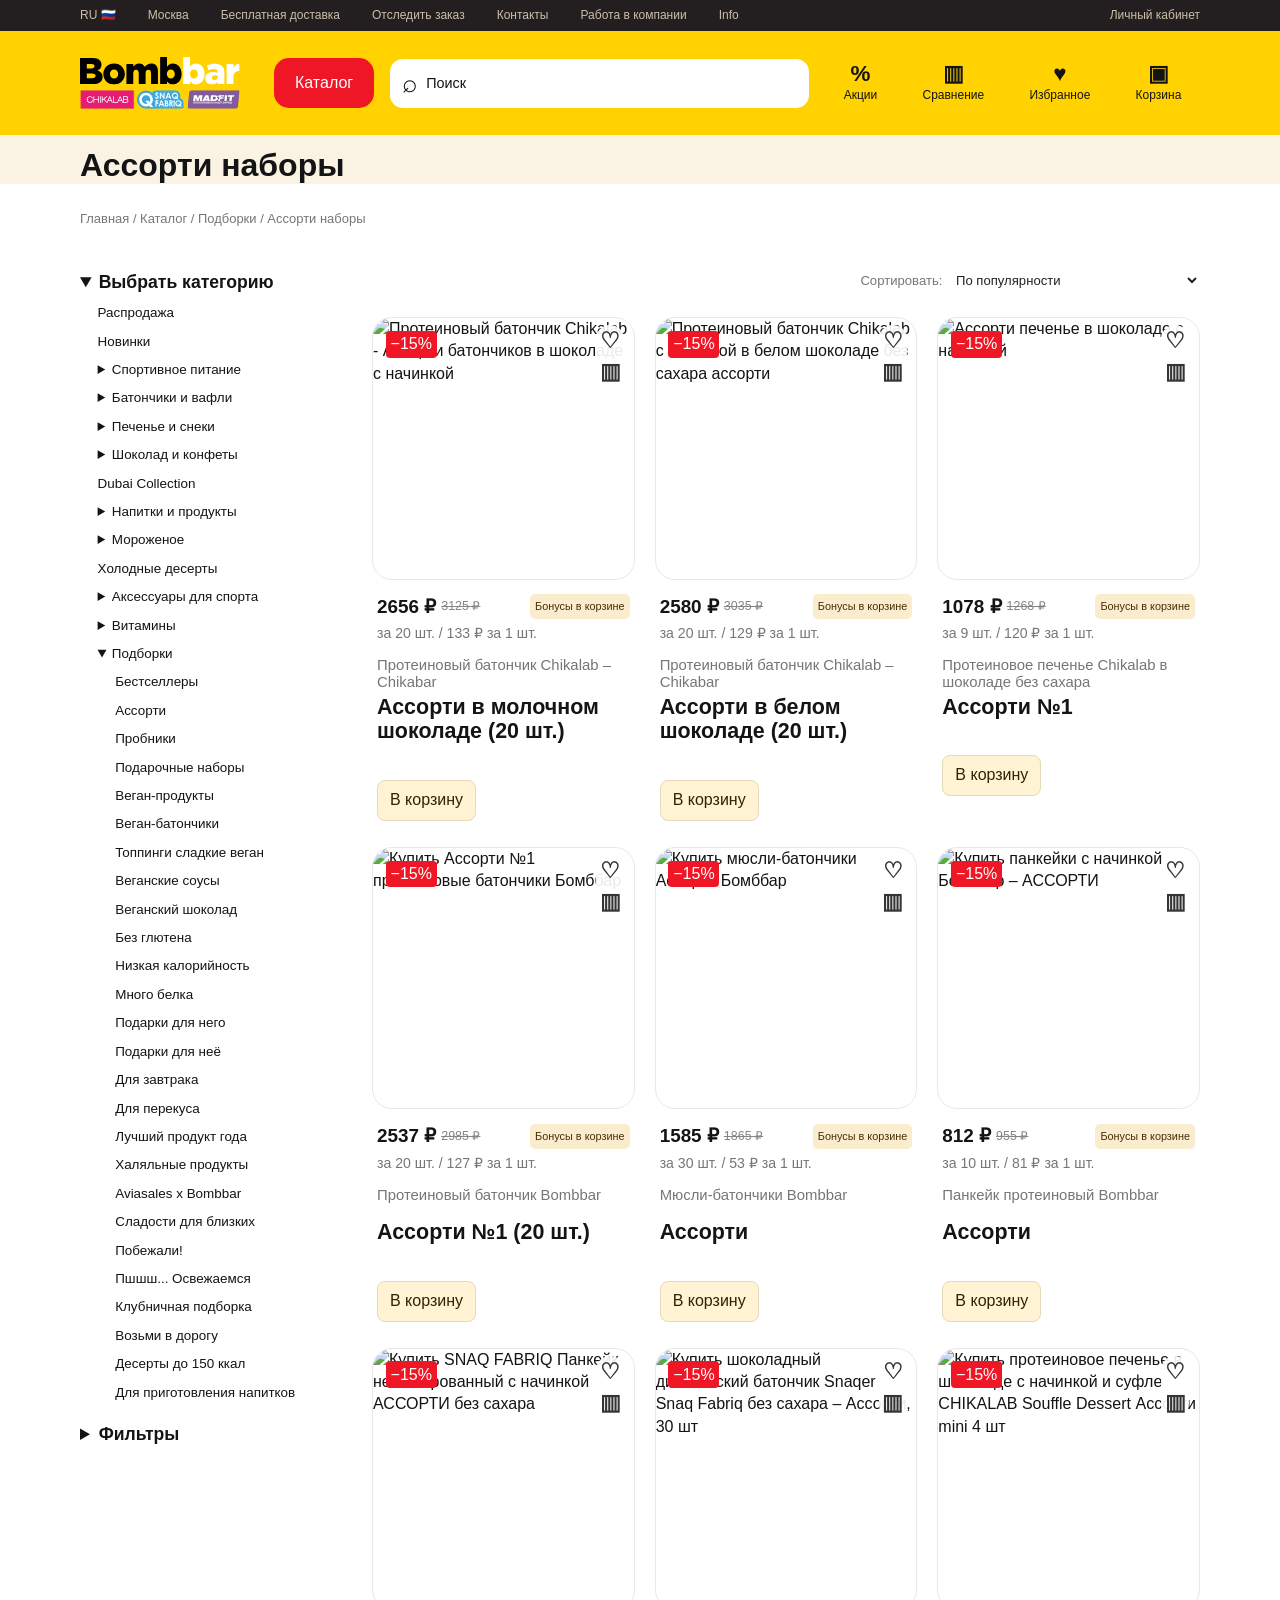
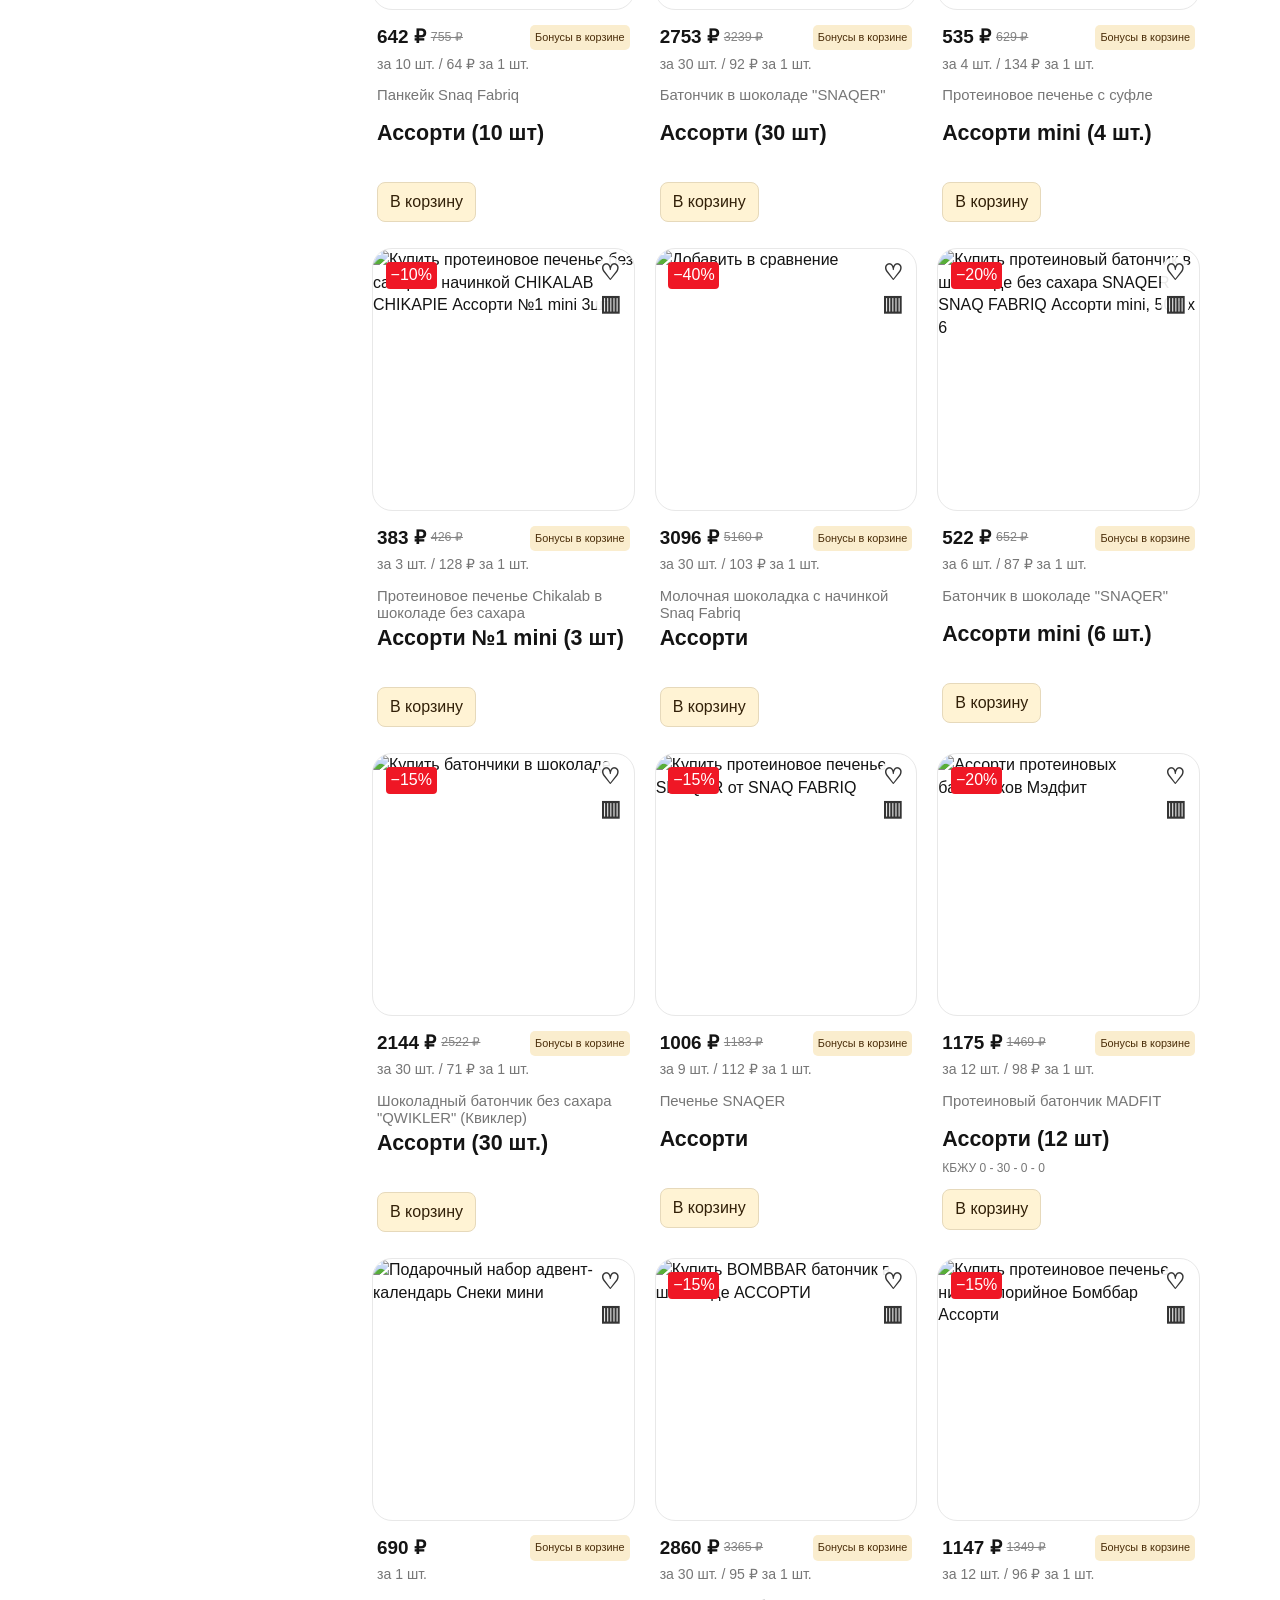
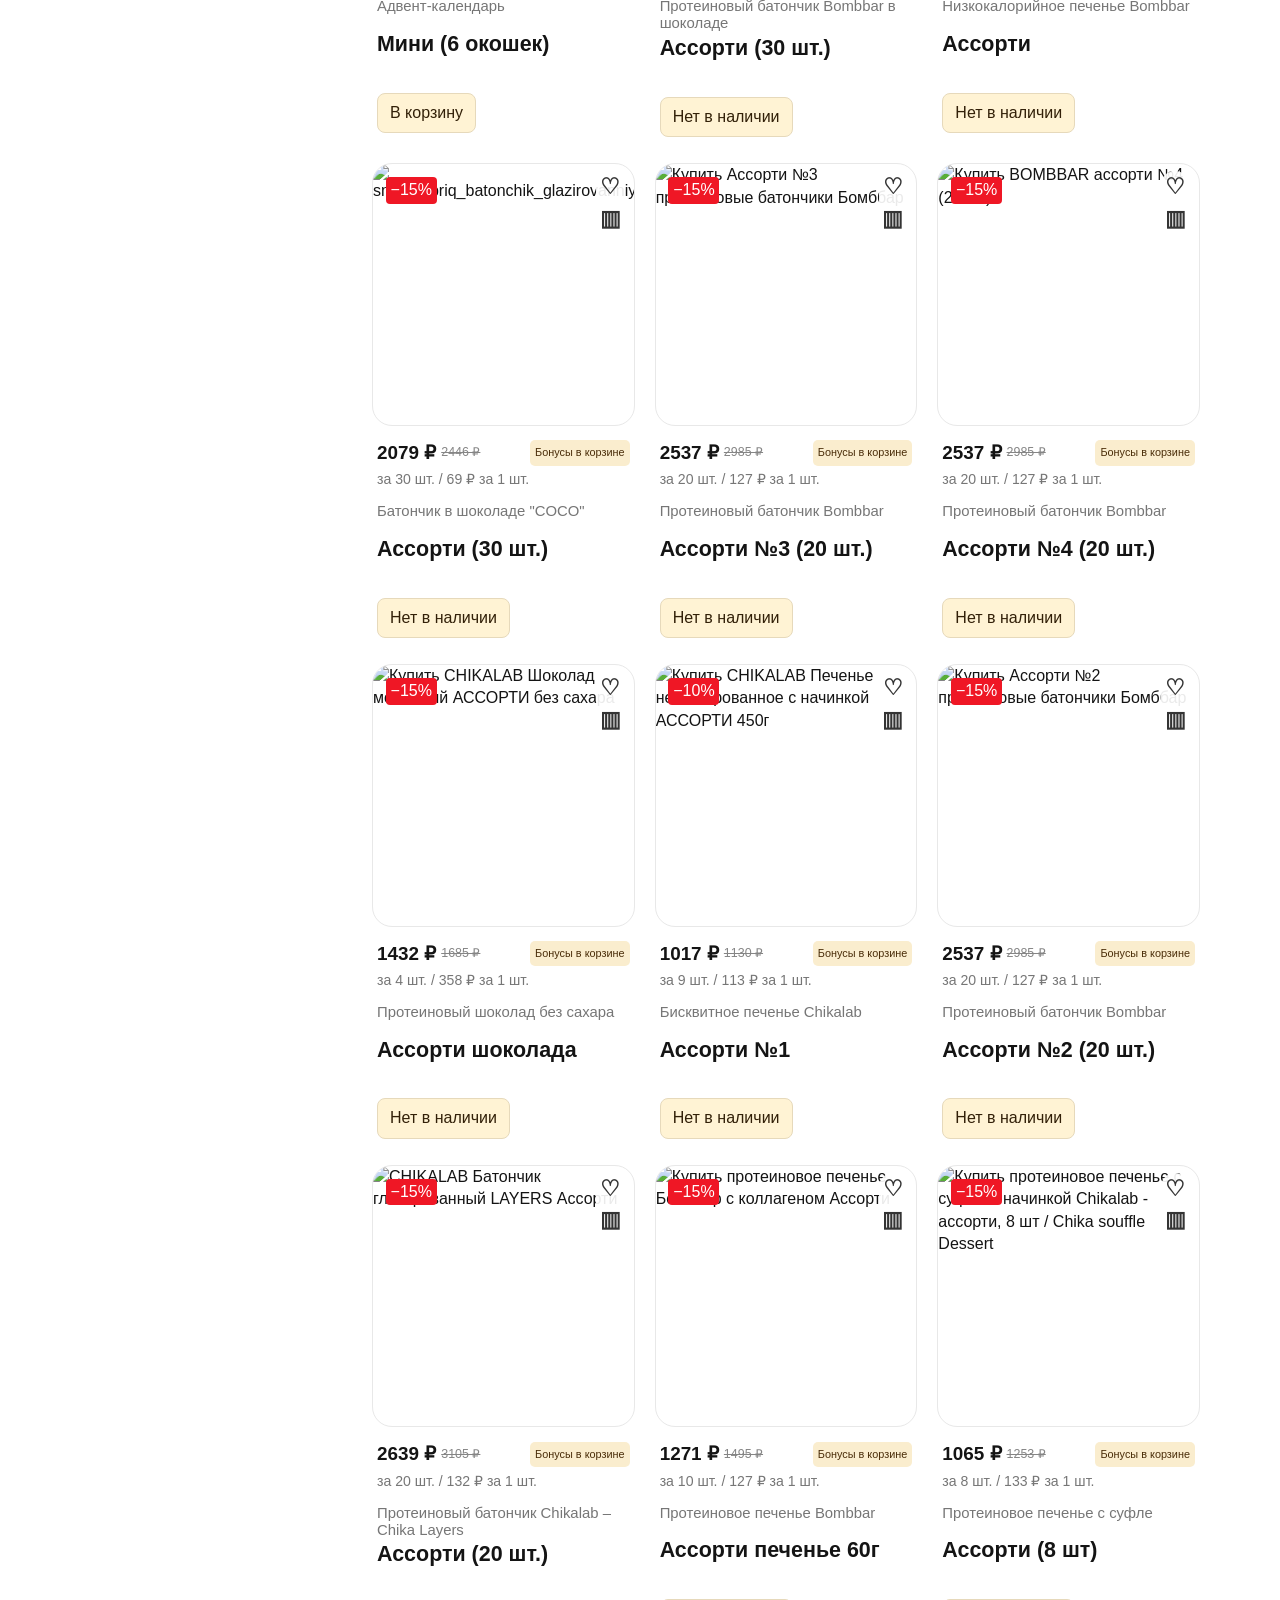
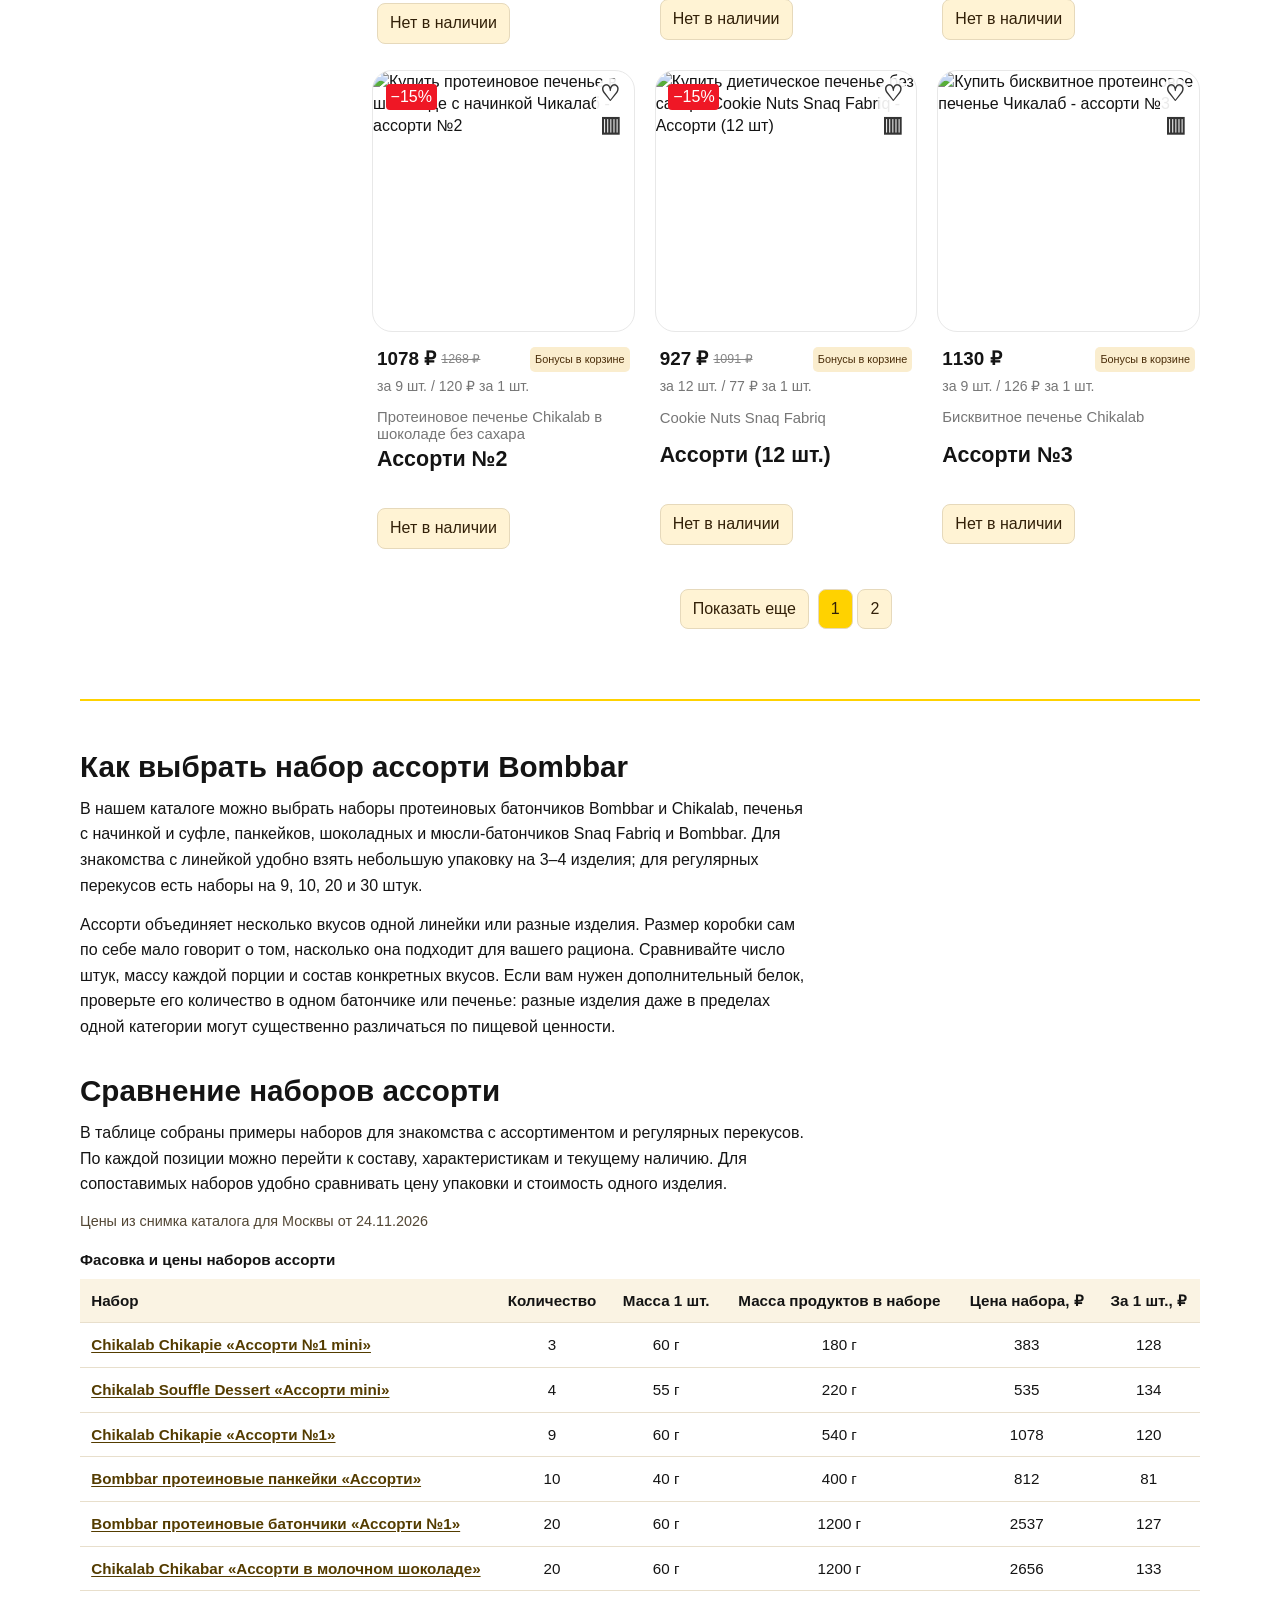
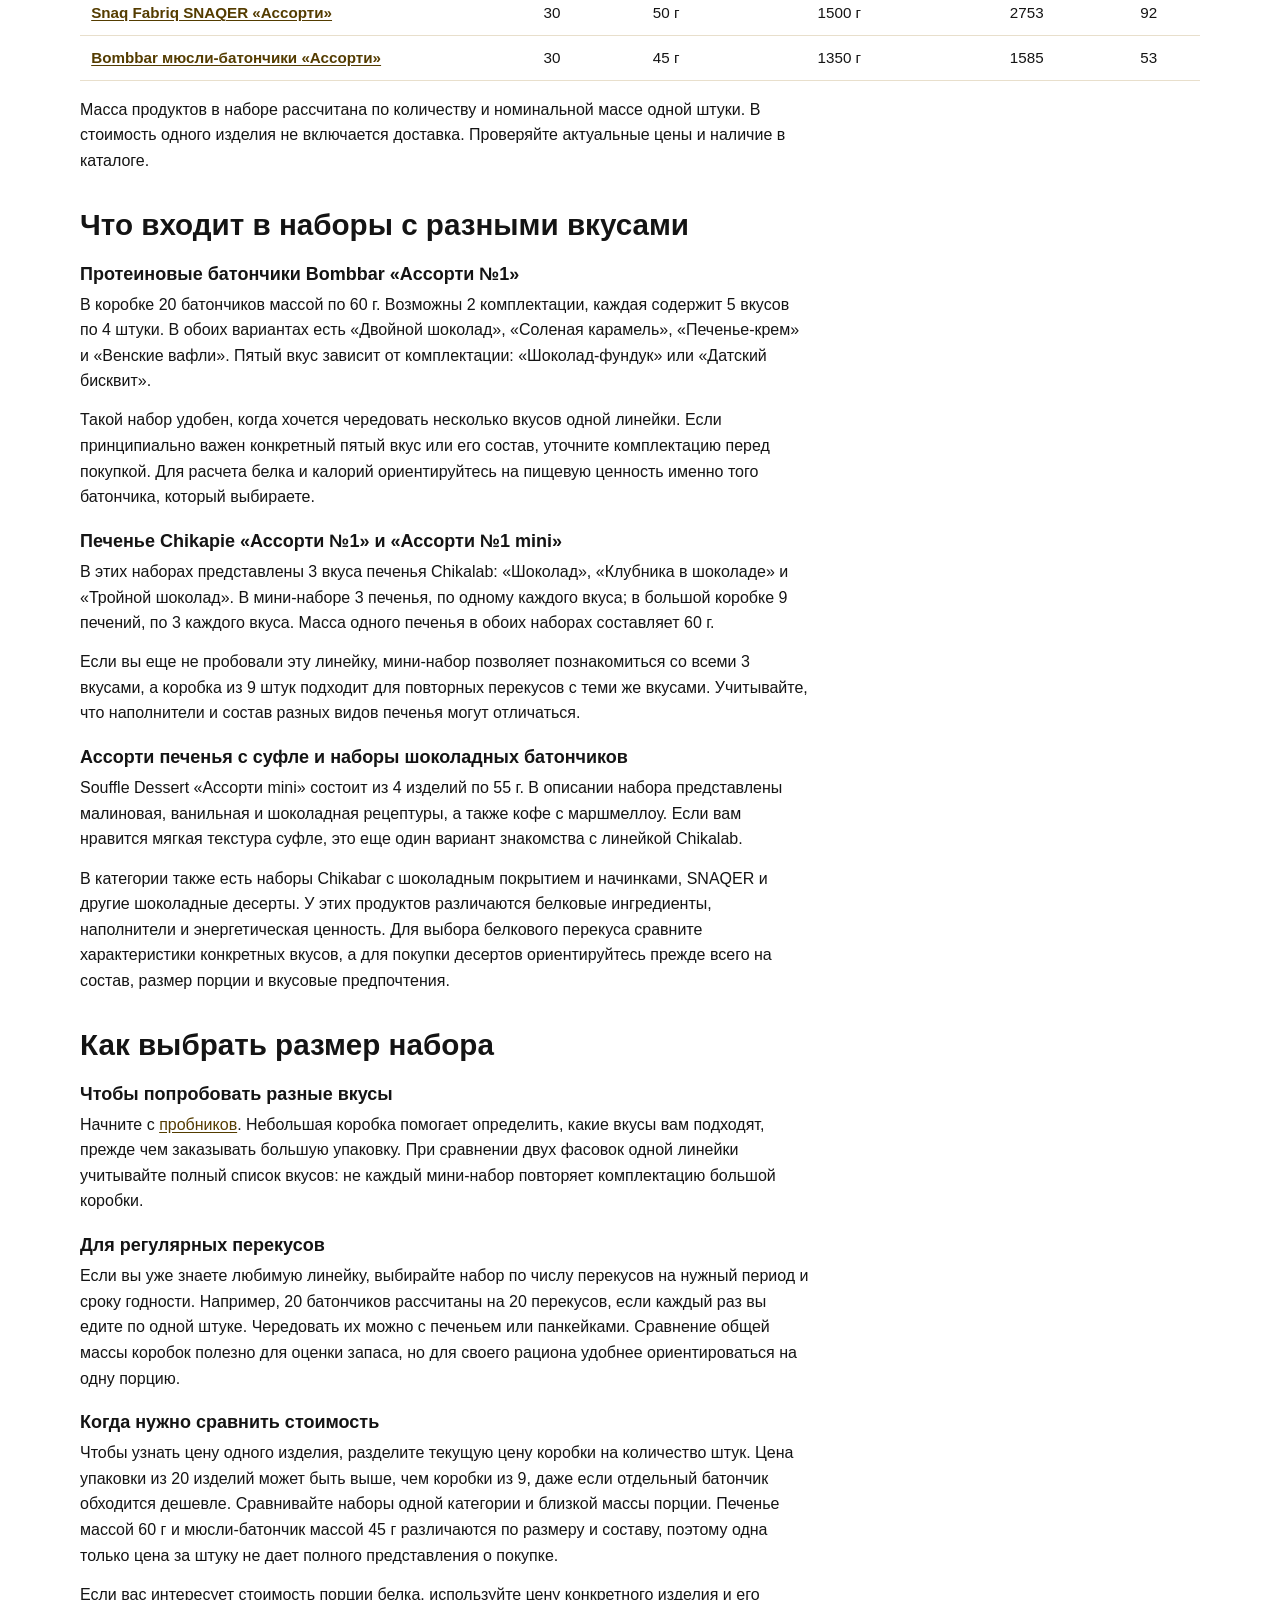
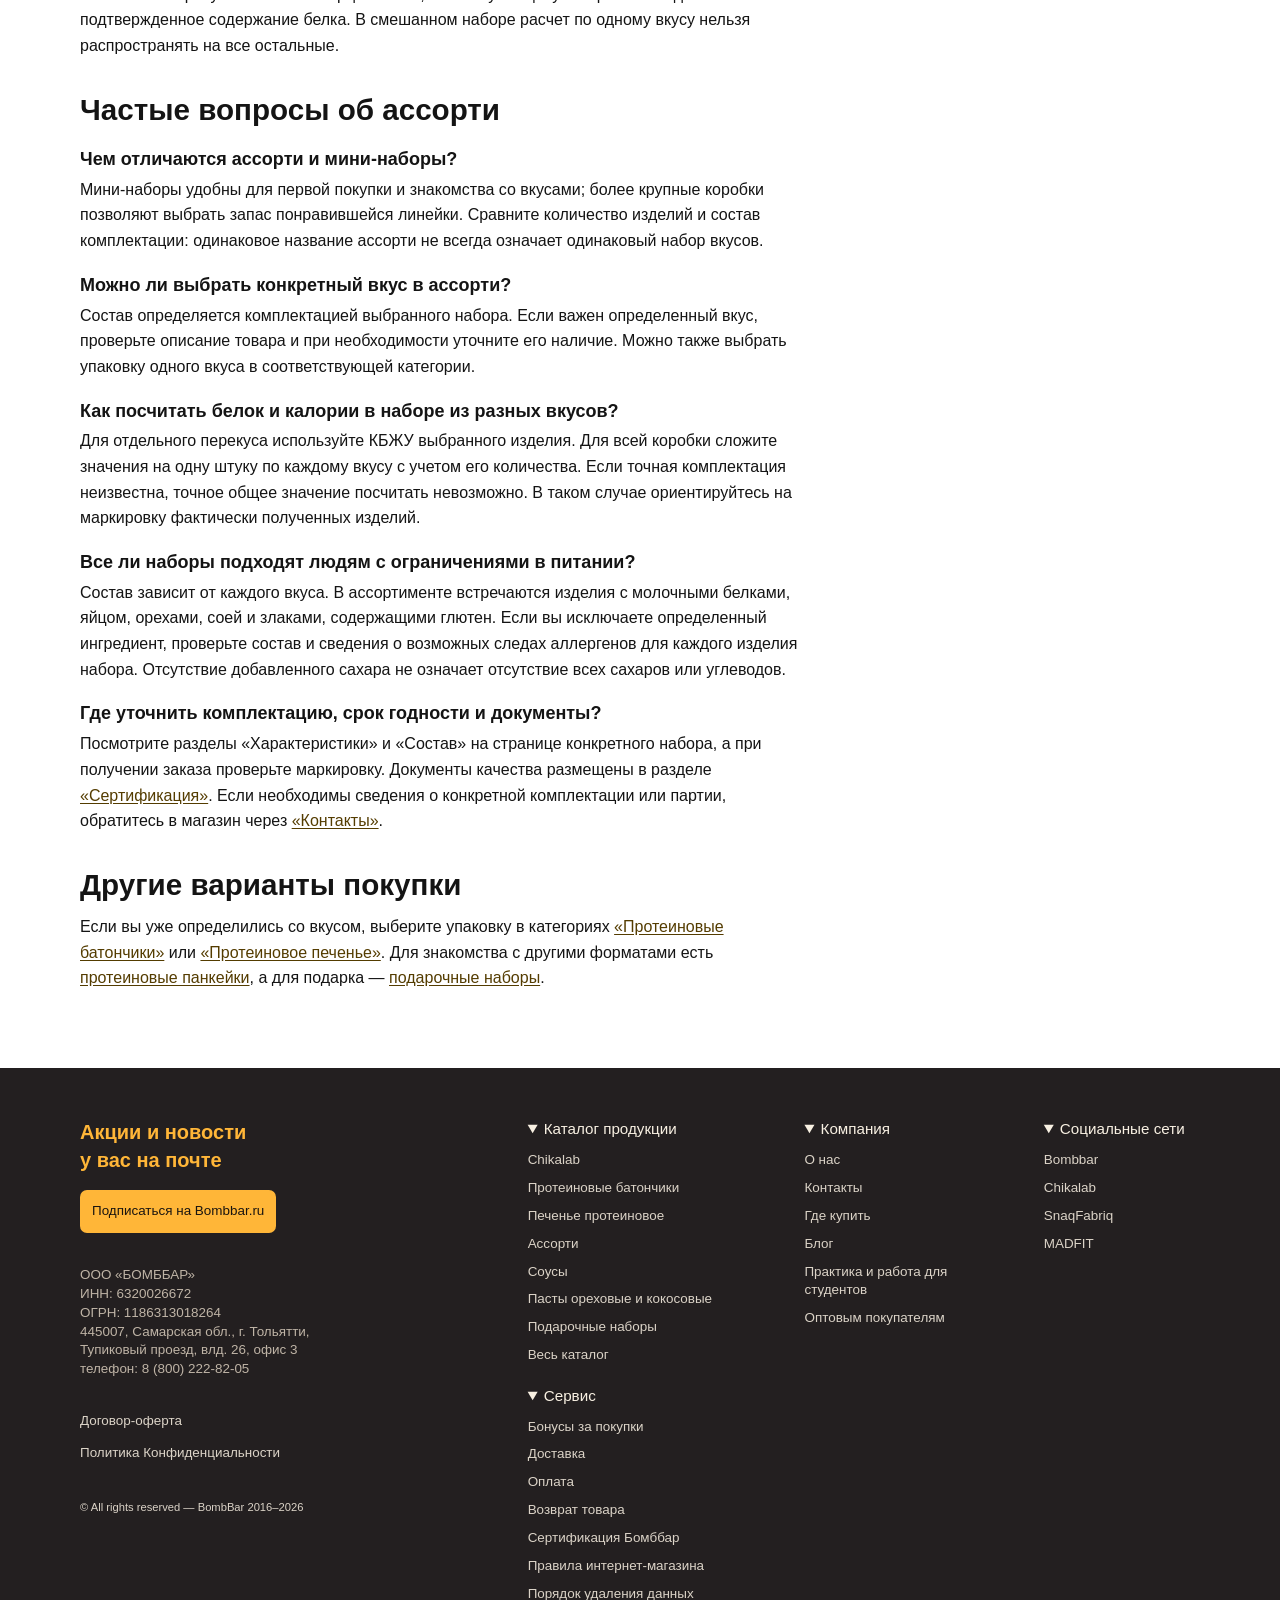
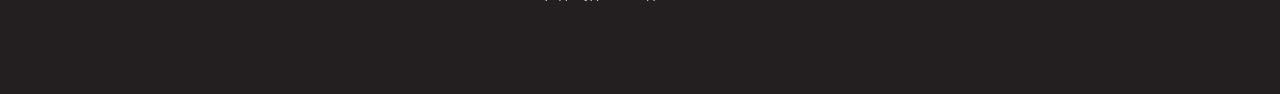
==== commit 09f79f52: "Improve B05 assortment category content below catalog" ====
--- a/docs/assorti/index.html
+++ b/docs/assorti/index.html
@@ -2,7 +2,11 @@
 <html lang="ru"><head><meta charset="utf-8"><meta name="viewport" content="width=device-width, initial-scale=1">
 <meta name="robots" content="noindex, nofollow, noimageindex"><meta name="referrer" content="no-referrer">
 <meta http-equiv="Content-Security-Policy" content="default-src 'self'; img-src 'self' https://www.cpanel.bombbar.ru https://cpanel.bombbar.ru https://www.bombbar.ru data:; style-src 'self' 'unsafe-inline'; script-src 'self'; connect-src 'none'; form-action 'none'; object-src 'none'; base-uri 'none'">
-<title>Купить ассорти Бомббар, Чикалаб, Снэк Фабрик</title><link rel="stylesheet" href="../assets/preview.css"><script src="../assets/preview.js" defer></script></head><body><header class="site-header"><div class="topbar"><nav class="wrap topnav"><span>RU 🇷🇺</span><a href="https://www.bombbar.ru/page/delivery">Москва</a><a href="https://www.bombbar.ru/page/delivery">Бесплатная доставка</a><a href="https://www.bombbar.ru/cart/status">Отследить заказ</a><a href="https://www.bombbar.ru/page/contacts">Контакты</a><a href="https://fitnes-food.com/work">Работа в компании</a><a href="https://www.bombbar.ru/page/about">Info</a><a class="account" href="https://www.bombbar.ru/">Личный кабинет</a></nav></div>
+<title>Ассорти Bombbar, Chikalab и Snaq Fabriq – купить наборы батончиков и печенья</title>
+<meta name="description" content="Наборы ассорти Bombbar, Chikalab и Snaq Fabriq: протеиновые батончики, печенье, панкейки и десерты. Сравните вкусы, количество штук и цену за порцию.">
+<link rel="stylesheet" href="../assets/preview.css">
+<link rel="stylesheet" href="../assets/b05-content.css">
+<script src="../assets/preview.js" defer></script></head><body><header class="site-header"><div class="topbar"><nav class="wrap topnav"><span>RU 🇷🇺</span><a href="https://www.bombbar.ru/page/delivery">Москва</a><a href="https://www.bombbar.ru/page/delivery">Бесплатная доставка</a><a href="https://www.bombbar.ru/cart/status">Отследить заказ</a><a href="https://www.bombbar.ru/page/contacts">Контакты</a><a href="https://fitnes-food.com/work">Работа в компании</a><a href="https://www.bombbar.ru/page/about">Info</a><a class="account" href="https://www.bombbar.ru/">Личный кабинет</a></nav></div>
     <div class="headband"><div class="wrap header-inner"><a class="brand" href="https://www.bombbar.ru/"><img src="../assets/logo-desktop.svg" alt="Bombbar"></a>
     <details class="main-menu"><summary>Каталог</summary><nav aria-label="Каталог"><a href="../protein-bars/">Протеиновые батончики</a><a href="../protein-cookies/">Протеиновое печенье</a><a href="../assorti/">Ассорти</a><a href="../certification/">Сертификация</a><a href="https://www.bombbar.ru/catalog/bombbar_pro_sportivnoe_pitanie">Спортивное питание</a><a href="https://www.bombbar.ru/catalog/batonchiki_vafli">Батончики и вафли</a><a href="https://www.bombbar.ru/catalog/pechene_pankeyki">Печенье и снеки</a><a href="https://www.bombbar.ru/catalog/naturalniy-shokolad-bez-sahara-proteinoviy">Шоколад и конфеты</a><a href="https://www.bombbar.ru/catalog/napitki">Напитки и продукты</a><a href="https://www.bombbar.ru/catalog/podborki">Подборки</a><a href="https://www.bombbar.ru/catalog">Весь каталог</a></nav></details>
     <a class="search" href="https://www.bombbar.ru/catalog"><span aria-hidden="true">⌕</span> Поиск</a>
@@ -273,7 +277,129 @@
     <div class="amount">за 1 шт.</div><p class="product-format">Адвент-календарь</p>
     <a class="product-name" href="https://www.bombbar.ru/product/podarochniy_nabor_advent_kalendar_sneki_tm_snaq_fabriq_209_g.html">Макси (14 окошек)</a>
     <div class="stats"></div>
-    <a class="purchase" href="https://www.bombbar.ru/product/podarochniy_nabor_advent_kalendar_sneki_tm_snaq_fabriq_209_g.html" aria-label="Нет в наличии — открыть товар на Bombbar.ru">Нет в наличии</a></div></article></div><p class="empty" hidden>По выбранным условиям нет товаров.</p><div class="pagination"><button type="button" class="more" hidden>Показать еще</button><nav class="pagenav" aria-label="Страницы каталога"></nav></div></div></section></main><footer class="footer"><div class="wrap footer-grid"><div><strong>Акции и новости<br>у вас на почте</strong><div><a class="subscribe" href="https://www.bombbar.ru/">Подписаться на Bombbar.ru</a></div>
+    <a class="purchase" href="https://www.bombbar.ru/product/podarochniy_nabor_advent_kalendar_sneki_tm_snaq_fabriq_209_g.html" aria-label="Нет в наличии — открыть товар на Bombbar.ru">Нет в наличии</a></div></article></div><p class="empty" hidden>По выбранным условиям нет товаров.</p><div class="pagination"><button type="button" class="more" hidden>Показать еще</button><nav class="pagenav" aria-label="Страницы каталога"></nav></div></div></section>
+<section class="wrap b05-guide" aria-labelledby="b05-guide-title">
+<h2 id="b05-guide-title">Как выбрать набор ассорти Bombbar</h2>
+<p>В нашем каталоге можно выбрать наборы протеиновых батончиков Bombbar и Chikalab, печенья с начинкой и суфле, панкейков, шоколадных и мюсли-батончиков Snaq Fabriq и Bombbar. Для знакомства с линейкой удобно взять небольшую упаковку на 3–4 изделия; для регулярных перекусов есть наборы на 9, 10, 20 и 30 штук.</p>
+<p>Ассорти объединяет несколько вкусов одной линейки или разные изделия. Размер коробки сам по себе мало говорит о том, насколько она подходит для вашего рациона. Сравнивайте число штук, массу каждой порции и состав конкретных вкусов. Если вам нужен дополнительный белок, проверьте его количество в одном батончике или печенье: разные изделия даже в пределах одной категории могут существенно различаться по пищевой ценности.</p>
+<h2 id="сравнение-наборов-ассорти">Сравнение наборов ассорти</h2>
+<p>В таблице собраны примеры наборов для знакомства с ассортиментом и регулярных перекусов. По каждой позиции можно перейти к составу, характеристикам и текущему наличию. Для сопоставимых наборов удобно сравнивать цену упаковки и стоимость одного изделия.</p>
+
+<p class="b05-price-note" id="b05-price-note">Цены из снимка каталога для Москвы от 24.11.2026</p>
+<table class="b05-comparison" role="table" aria-describedby="b05-price-note">
+  <caption>Фасовка и цены наборов ассорти</caption>
+  <thead role="rowgroup">
+    <tr role="row">
+      <th scope="col" role="columnheader">Набор</th>
+      <th scope="col" role="columnheader">Количество</th>
+      <th scope="col" role="columnheader">Масса 1 шт.</th>
+      <th scope="col" role="columnheader">Масса продуктов в наборе</th>
+      <th scope="col" role="columnheader">Цена набора, ₽</th>
+      <th scope="col" role="columnheader">За 1 шт., ₽</th>
+    </tr>
+  </thead>
+  <tbody role="rowgroup">
+    <tr role="row">
+      <th scope="row" role="rowheader"><a href="https://www.bombbar.ru/product/pechene_nachinkoy_chikalab_assorti_mini_60_3.html">Chikalab Chikapie «Ассорти №1 mini»</a></th>
+      <td role="cell"><span class="b05-field-label" aria-hidden="true">Количество</span>3</td>
+      <td role="cell"><span class="b05-field-label" aria-hidden="true">Масса 1 шт.</span>60 г</td>
+      <td role="cell"><span class="b05-field-label" aria-hidden="true">Масса продуктов в наборе</span>180 г</td>
+      <td role="cell"><span class="b05-field-label" aria-hidden="true">Цена набора, ₽</span>383</td>
+      <td role="cell"><span class="b05-field-label" aria-hidden="true">За 1 шт., ₽</span>128</td>
+    </tr>
+    <tr role="row">
+      <th scope="row" role="rowheader"><a href="https://www.bombbar.ru/product/chikalab_pechene_nachinkoy_sufle_assorti_mini_55_4.html">Chikalab Souffle Dessert «Ассорти mini»</a></th>
+      <td role="cell"><span class="b05-field-label" aria-hidden="true">Количество</span>4</td>
+      <td role="cell"><span class="b05-field-label" aria-hidden="true">Масса 1 шт.</span>55 г</td>
+      <td role="cell"><span class="b05-field-label" aria-hidden="true">Масса продуктов в наборе</span>220 г</td>
+      <td role="cell"><span class="b05-field-label" aria-hidden="true">Цена набора, ₽</span>535</td>
+      <td role="cell"><span class="b05-field-label" aria-hidden="true">За 1 шт., ₽</span>134</td>
+    </tr>
+    <tr role="row">
+      <th scope="row" role="rowheader"><a href="https://www.bombbar.ru/product/assorti_pechene_shokolade_nachinkoy.html">Chikalab Chikapie «Ассорти №1»</a></th>
+      <td role="cell"><span class="b05-field-label" aria-hidden="true">Количество</span>9</td>
+      <td role="cell"><span class="b05-field-label" aria-hidden="true">Масса 1 шт.</span>60 г</td>
+      <td role="cell"><span class="b05-field-label" aria-hidden="true">Масса продуктов в наборе</span>540 г</td>
+      <td role="cell"><span class="b05-field-label" aria-hidden="true">Цена набора, ₽</span>1078</td>
+      <td role="cell"><span class="b05-field-label" aria-hidden="true">За 1 шт., ₽</span>120</td>
+    </tr>
+    <tr role="row">
+      <th scope="row" role="rowheader"><a href="https://www.bombbar.ru/product/bombbar_pankeyk_neglazirovanniy_nachinkoy_assorti_400_gr.html">Bombbar протеиновые панкейки «Ассорти»</a></th>
+      <td role="cell"><span class="b05-field-label" aria-hidden="true">Количество</span>10</td>
+      <td role="cell"><span class="b05-field-label" aria-hidden="true">Масса 1 шт.</span>40 г</td>
+      <td role="cell"><span class="b05-field-label" aria-hidden="true">Масса продуктов в наборе</span>400 г</td>
+      <td role="cell"><span class="b05-field-label" aria-hidden="true">Цена набора, ₽</span>812</td>
+      <td role="cell"><span class="b05-field-label" aria-hidden="true">За 1 шт., ₽</span>81</td>
+    </tr>
+    <tr role="row">
+      <th scope="row" role="rowheader"><a href="https://www.bombbar.ru/product/assorti_1.html">Bombbar протеиновые батончики «Ассорти №1»</a></th>
+      <td role="cell"><span class="b05-field-label" aria-hidden="true">Количество</span>20</td>
+      <td role="cell"><span class="b05-field-label" aria-hidden="true">Масса 1 шт.</span>60 г</td>
+      <td role="cell"><span class="b05-field-label" aria-hidden="true">Масса продуктов в наборе</span>1200 г</td>
+      <td role="cell"><span class="b05-field-label" aria-hidden="true">Цена набора, ₽</span>2537</td>
+      <td role="cell"><span class="b05-field-label" aria-hidden="true">За 1 шт., ₽</span>127</td>
+    </tr>
+    <tr role="row">
+      <th scope="row" role="rowheader"><a href="https://www.bombbar.ru/product/assorti_batonchikov_shokolade_nachinkoy.html">Chikalab Chikabar «Ассорти в молочном шоколаде»</a></th>
+      <td role="cell"><span class="b05-field-label" aria-hidden="true">Количество</span>20</td>
+      <td role="cell"><span class="b05-field-label" aria-hidden="true">Масса 1 шт.</span>60 г</td>
+      <td role="cell"><span class="b05-field-label" aria-hidden="true">Масса продуктов в наборе</span>1200 г</td>
+      <td role="cell"><span class="b05-field-label" aria-hidden="true">Цена набора, ₽</span>2656</td>
+      <td role="cell"><span class="b05-field-label" aria-hidden="true">За 1 шт., ₽</span>133</td>
+    </tr>
+    <tr role="row">
+      <th scope="row" role="rowheader"><a href="https://www.bombbar.ru/product/snaq_fabriq_batonchik_glazirovanniy_assorti_50gr_30.html">Snaq Fabriq SNAQER «Ассорти»</a></th>
+      <td role="cell"><span class="b05-field-label" aria-hidden="true">Количество</span>30</td>
+      <td role="cell"><span class="b05-field-label" aria-hidden="true">Масса 1 шт.</span>50 г</td>
+      <td role="cell"><span class="b05-field-label" aria-hidden="true">Масса продуктов в наборе</span>1500 г</td>
+      <td role="cell"><span class="b05-field-label" aria-hidden="true">Цена набора, ₽</span>2753</td>
+      <td role="cell"><span class="b05-field-label" aria-hidden="true">За 1 шт., ₽</span>92</td>
+    </tr>
+    <tr role="row">
+      <th scope="row" role="rowheader"><a href="https://www.bombbar.ru/product/assorti_myusli.html">Bombbar мюсли-батончики «Ассорти»</a></th>
+      <td role="cell"><span class="b05-field-label" aria-hidden="true">Количество</span>30</td>
+      <td role="cell"><span class="b05-field-label" aria-hidden="true">Масса 1 шт.</span>45 г</td>
+      <td role="cell"><span class="b05-field-label" aria-hidden="true">Масса продуктов в наборе</span>1350 г</td>
+      <td role="cell"><span class="b05-field-label" aria-hidden="true">Цена набора, ₽</span>1585</td>
+      <td role="cell"><span class="b05-field-label" aria-hidden="true">За 1 шт., ₽</span>53</td>
+    </tr>
+  </tbody>
+</table>
+
+<p>Масса продуктов в наборе рассчитана по количеству и номинальной массе одной штуки. В стоимость одного изделия не включается доставка. Проверяйте актуальные цены и наличие в каталоге.</p>
+<h2 id="что-входит-в-наборы-с-разными-вкусами">Что входит в наборы с разными вкусами</h2>
+<h3 id="протеиновые-батончики-bombbar-ассорти-1">Протеиновые батончики Bombbar «Ассорти №1»</h3>
+<p>В коробке 20 батончиков массой по 60 г. Возможны 2 комплектации, каждая содержит 5 вкусов по 4 штуки. В обоих вариантах есть «Двойной шоколад», «Соленая карамель», «Печенье-крем» и «Венские вафли». Пятый вкус зависит от комплектации: «Шоколад-фундук» или «Датский бисквит».</p>
+<p>Такой набор удобен, когда хочется чередовать несколько вкусов одной линейки. Если принципиально важен конкретный пятый вкус или его состав, уточните комплектацию перед покупкой. Для расчета белка и калорий ориентируйтесь на пищевую ценность именно того батончика, который выбираете.</p>
+<h3 id="печенье-chikapie-ассорти-1-и-ассорти-1-mini">Печенье Chikapie «Ассорти №1» и «Ассорти №1 mini»</h3>
+<p>В этих наборах представлены 3 вкуса печенья Chikalab: «Шоколад», «Клубника в шоколаде» и «Тройной шоколад». В мини-наборе 3 печенья, по одному каждого вкуса; в большой коробке 9 печений, по 3 каждого вкуса. Масса одного печенья в обоих наборах составляет 60 г.</p>
+<p>Если вы еще не пробовали эту линейку, мини-набор позволяет познакомиться со всеми 3 вкусами, а коробка из 9 штук подходит для повторных перекусов с теми же вкусами. Учитывайте, что наполнители и состав разных видов печенья могут отличаться.</p>
+<h3 id="ассорти-печенья-с-суфле-и-наборы-шоколадных-батончиков">Ассорти печенья с суфле и наборы шоколадных батончиков</h3>
+<p>Souffle Dessert «Ассорти mini» состоит из 4 изделий по 55 г. В описании набора представлены малиновая, ванильная и шоколадная рецептуры, а также кофе с маршмеллоу. Если вам нравится мягкая текстура суфле, это еще один вариант знакомства с линейкой Chikalab.</p>
+<p>В категории также есть наборы Chikabar с шоколадным покрытием и начинками, SNAQER и другие шоколадные десерты. У этих продуктов различаются белковые ингредиенты, наполнители и энергетическая ценность. Для выбора белкового перекуса сравните характеристики конкретных вкусов, а для покупки десертов ориентируйтесь прежде всего на состав, размер порции и вкусовые предпочтения.</p>
+<h2 id="как-выбрать-размер-набора">Как выбрать размер набора</h2>
+<h3 id="чтобы-попробовать-разные-вкусы">Чтобы попробовать разные вкусы</h3>
+<p>Начните с <a href="https://www.bombbar.ru/catalog/podborki/assorti_mini">пробников</a>. Небольшая коробка помогает определить, какие вкусы вам подходят, прежде чем заказывать большую упаковку. При сравнении двух фасовок одной линейки учитывайте полный список вкусов: не каждый мини-набор повторяет комплектацию большой коробки.</p>
+<h3 id="для-регулярных-перекусов">Для регулярных перекусов</h3>
+<p>Если вы уже знаете любимую линейку, выбирайте набор по числу перекусов на нужный период и сроку годности. Например, 20 батончиков рассчитаны на 20 перекусов, если каждый раз вы едите по одной штуке. Чередовать их можно с печеньем или панкейками. Сравнение общей массы коробок полезно для оценки запаса, но для своего рациона удобнее ориентироваться на одну порцию.</p>
+<h3 id="когда-нужно-сравнить-стоимость">Когда нужно сравнить стоимость</h3>
+<p>Чтобы узнать цену одного изделия, разделите текущую цену коробки на количество штук. Цена упаковки из 20 изделий может быть выше, чем коробки из 9, даже если отдельный батончик обходится дешевле. Сравнивайте наборы одной категории и близкой массы порции. Печенье массой 60 г и мюсли-батончик массой 45 г различаются по размеру и составу, поэтому одна только цена за штуку не дает полного представления о покупке.</p>
+<p>Если вас интересует стоимость порции белка, используйте цену конкретного изделия и его подтвержденное содержание белка. В смешанном наборе расчет по одному вкусу нельзя распространять на все остальные.</p>
+<h2 id="частые-вопросы-об-ассорти">Частые вопросы об ассорти</h2>
+<h3 id="чем-отличаются-ассорти-и-мини-наборы">Чем отличаются ассорти и мини-наборы?</h3>
+<p>Мини-наборы удобны для первой покупки и знакомства со вкусами; более крупные коробки позволяют выбрать запас понравившейся линейки. Сравните количество изделий и состав комплектации: одинаковое название ассорти не всегда означает одинаковый набор вкусов.</p>
+<h3 id="можно-ли-выбрать-конкретный-вкус-в-ассорти">Можно ли выбрать конкретный вкус в ассорти?</h3>
+<p>Состав определяется комплектацией выбранного набора. Если важен определенный вкус, проверьте описание товара и при необходимости уточните его наличие. Можно также выбрать упаковку одного вкуса в соответствующей категории.</p>
+<h3 id="как-посчитать-белок-и-калории-в-наборе-из-разных-вкусов">Как посчитать белок и калории в наборе из разных вкусов?</h3>
+<p>Для отдельного перекуса используйте КБЖУ выбранного изделия. Для всей коробки сложите значения на одну штуку по каждому вкусу с учетом его количества. Если точная комплектация неизвестна, точное общее значение посчитать невозможно. В таком случае ориентируйтесь на маркировку фактически полученных изделий.</p>
+<h3 id="все-ли-наборы-подходят-людям-с-ограничениями-в-питании">Все ли наборы подходят людям с ограничениями в питании?</h3>
+<p>Состав зависит от каждого вкуса. В ассортименте встречаются изделия с молочными белками, яйцом, орехами, соей и злаками, содержащими глютен. Если вы исключаете определенный ингредиент, проверьте состав и сведения о возможных следах аллергенов для каждого изделия набора. Отсутствие добавленного сахара не означает отсутствие всех сахаров или углеводов.</p>
+<h3 id="где-уточнить-комплектацию-срок-годности-и-документы">Где уточнить комплектацию, срок годности и документы?</h3>
+<p>Посмотрите разделы «Характеристики» и «Состав» на странице конкретного набора, а при получении заказа проверьте маркировку. Документы качества размещены в разделе <a href="../certification/">«Сертификация»</a>. Если необходимы сведения о конкретной комплектации или партии, обратитесь в магазин через <a href="https://www.bombbar.ru/page/contacts">«Контакты»</a>.</p>
+<h2 id="другие-варианты-покупки">Другие варианты покупки</h2>
+<p>Если вы уже определились со вкусом, выберите упаковку в категориях <a href="../protein-bars/">«Протеиновые батончики»</a> или <a href="../protein-cookies/">«Протеиновое печенье»</a>. Для знакомства с другими форматами есть <a href="https://www.bombbar.ru/catalog/pechene_pankeyki/pankeyki_nachinkoy/pankeyki_proteinovye_bombbar">протеиновые панкейки</a>, а для подарка — <a href="https://www.bombbar.ru/catalog/podborki/podarochnie_nabori">подарочные наборы</a>.</p>
+</section>
+</main><footer class="footer"><div class="wrap footer-grid"><div><strong>Акции и новости<br>у вас на почте</strong><div><a class="subscribe" href="https://www.bombbar.ru/">Подписаться на Bombbar.ru</a></div>
     <address>ООО «БОМББАР»<br>ИНН: 6320026672<br>ОГРН: 1186313018264<br>445007, Самарская обл., г. Тольятти,<br>Тупиковый проезд, влд. 26, офис 3<br><a href="tel:88002228205">телефон: 8 (800) 222-82-05</a></address>
     <p><a href="https://www.bombbar.ru/page/terms">Договор-оферта</a></p><p><a href="https://www.bombbar.ru/page/politics">Политика Конфиденциальности</a></p><small>© All rights reserved — BombBar 2016–2026</small></div>
     <div><details class="footer-group" open><summary>Каталог продукции</summary><ul><li><a href="https://www.bombbar.ru/catalog">Chikalab</a></li><li><a href="../protein-bars/">Протеиновые батончики</a></li><li><a href="../protein-cookies/">Печенье протеиновое</a></li><li><a href="../assorti/">Ассорти</a></li><li><a href="https://www.bombbar.ru/catalog/sousi">Соусы</a></li><li><a href="https://www.bombbar.ru/catalog/pasti_orehovie_kokosovie">Пасты ореховые и кокосовые</a></li><li><a href="https://www.bombbar.ru/catalog/podarochnie_nabori">Подарочные наборы</a></li><li><a href="https://www.bombbar.ru/catalog">Весь каталог</a></li></ul></details><details class="footer-group" open><summary>Сервис</summary><ul><li><a href="https://www.bombbar.ru/page/cashback">Бонусы за покупки</a></li><li><a href="https://www.bombbar.ru/page/delivery">Доставка</a></li><li><a href="https://www.bombbar.ru/page/payment">Оплата</a></li><li><a href="https://www.bombbar.ru/page/return">Возврат товара</a></li><li><a href="../certification/">Сертификация Бомббар</a></li><li><a href="https://www.bombbar.ru/page/rules">Правила интернет-магазина</a></li><li><a href="https://www.bombbar.ru/page/poryadok_udaleniya_dannih_bombbar_ru">Порядок удаления данных</a></li></ul></details></div><div><details class="footer-group" open><summary>Компания</summary><ul><li><a href="https://www.bombbar.ru/page/about">О нас</a></li><li><a href="https://www.bombbar.ru/page/contacts">Контакты</a></li><li><a href="https://www.bombbar.ru/sellers">Где купить</a></li><li><a href="https://www.bombbar.ru/publication">Блог</a></li><li><a href="https://fitnes-food.com/students">Практика и работа для студентов</a></li><li><a href="https://www.bombbar.ru/page/wholesale">Оптовым покупателям</a></li></ul></details></div><div><details class="footer-group" open><summary>Социальные сети</summary><ul><li><a href="https://t.me/bombbar">Bombbar</a></li><li><a href="https://t.me/chikalab">Chikalab</a></li><li><a href="https://t.me/snaq_fabriq">SnaqFabriq</a></li><li><a href="https://t.me/madfitru">MADFIT</a></li></ul></details></div></div></footer></body></html>
--- a/docs/assets/b05-content.css
+++ b/docs/assets/b05-content.css
@@ -0,0 +1,132 @@
+main > .hero.compact {
+  padding-block: 12px 0;
+}
+
+.b05-guide {
+  border-top: 2px solid var(--yellow, #ffd200);
+  padding-block: clamp(24px, 4vw, 48px) clamp(36px, 5vw, 64px);
+  overflow-wrap: anywhere;
+  line-height: 1.6;
+}
+
+.b05-guide h2 {
+  margin: 2.1rem 0 .7rem;
+  font-size: clamp(1.38rem, 3.2vw, 1.85rem);
+  line-height: 1.2;
+}
+
+.b05-guide h2:first-child {
+  margin-top: 0;
+}
+
+.b05-guide h3 {
+  margin: 1.2rem 0 .35rem;
+  font-size: 1.125rem;
+  line-height: 1.35;
+}
+
+.b05-guide p {
+  max-width: 82ch;
+  margin: 0 0 .85rem;
+}
+
+.b05-guide a {
+  color: #543c00;
+  text-decoration: underline;
+  text-underline-offset: .15em;
+}
+
+.b05-guide a:hover {
+  text-decoration-thickness: 2px;
+}
+
+.b05-guide a:focus-visible {
+  outline: 2px solid #765400;
+  outline-offset: 3px;
+}
+
+.b05-price-note {
+  color: #534735;
+  font-size: .9rem;
+}
+
+.b05-comparison {
+  width: 100%;
+  margin: 1rem 0;
+  border-collapse: collapse;
+  font-size: .95rem;
+  font-variant-numeric: tabular-nums;
+  line-height: 1.4;
+}
+
+.b05-comparison caption {
+  margin-bottom: .5rem;
+  font-weight: 700;
+  text-align: left;
+}
+
+.b05-comparison th,
+.b05-comparison td {
+  padding: .7rem;
+  border-bottom: 1px solid #e8dfcc;
+  text-align: center;
+  vertical-align: middle;
+}
+
+.b05-comparison thead th {
+  background: var(--beige, #faf3e3);
+}
+
+.b05-comparison th:first-child {
+  width: 37%;
+  text-align: left;
+}
+
+.b05-field-label {
+  display: none;
+}
+
+@media (max-width: 750px) {
+  .b05-comparison,
+  .b05-comparison caption,
+  .b05-comparison tbody {
+    display: block;
+  }
+
+  .b05-comparison thead {
+    position: absolute;
+    width: 1px;
+    height: 1px;
+    overflow: hidden;
+    clip-path: inset(50%);
+  }
+
+  .b05-comparison tbody tr {
+    display: grid;
+    grid-template-columns: repeat(3, minmax(0, 1fr));
+    gap: .3rem .6rem;
+    margin-bottom: .65rem;
+    padding: .65rem .7rem;
+    border: 1px solid #e8dfcc;
+    border-radius: 8px;
+    background: var(--beige, #faf3e3);
+  }
+
+  .b05-comparison tbody th {
+    grid-column: 1 / -1;
+    width: auto;
+  }
+
+  .b05-comparison tbody th,
+  .b05-comparison td {
+    padding: .15rem 0;
+    border: 0;
+    text-align: left;
+  }
+
+  .b05-field-label {
+    display: block;
+    color: #534735;
+    font-size: .8rem;
+  }
+}
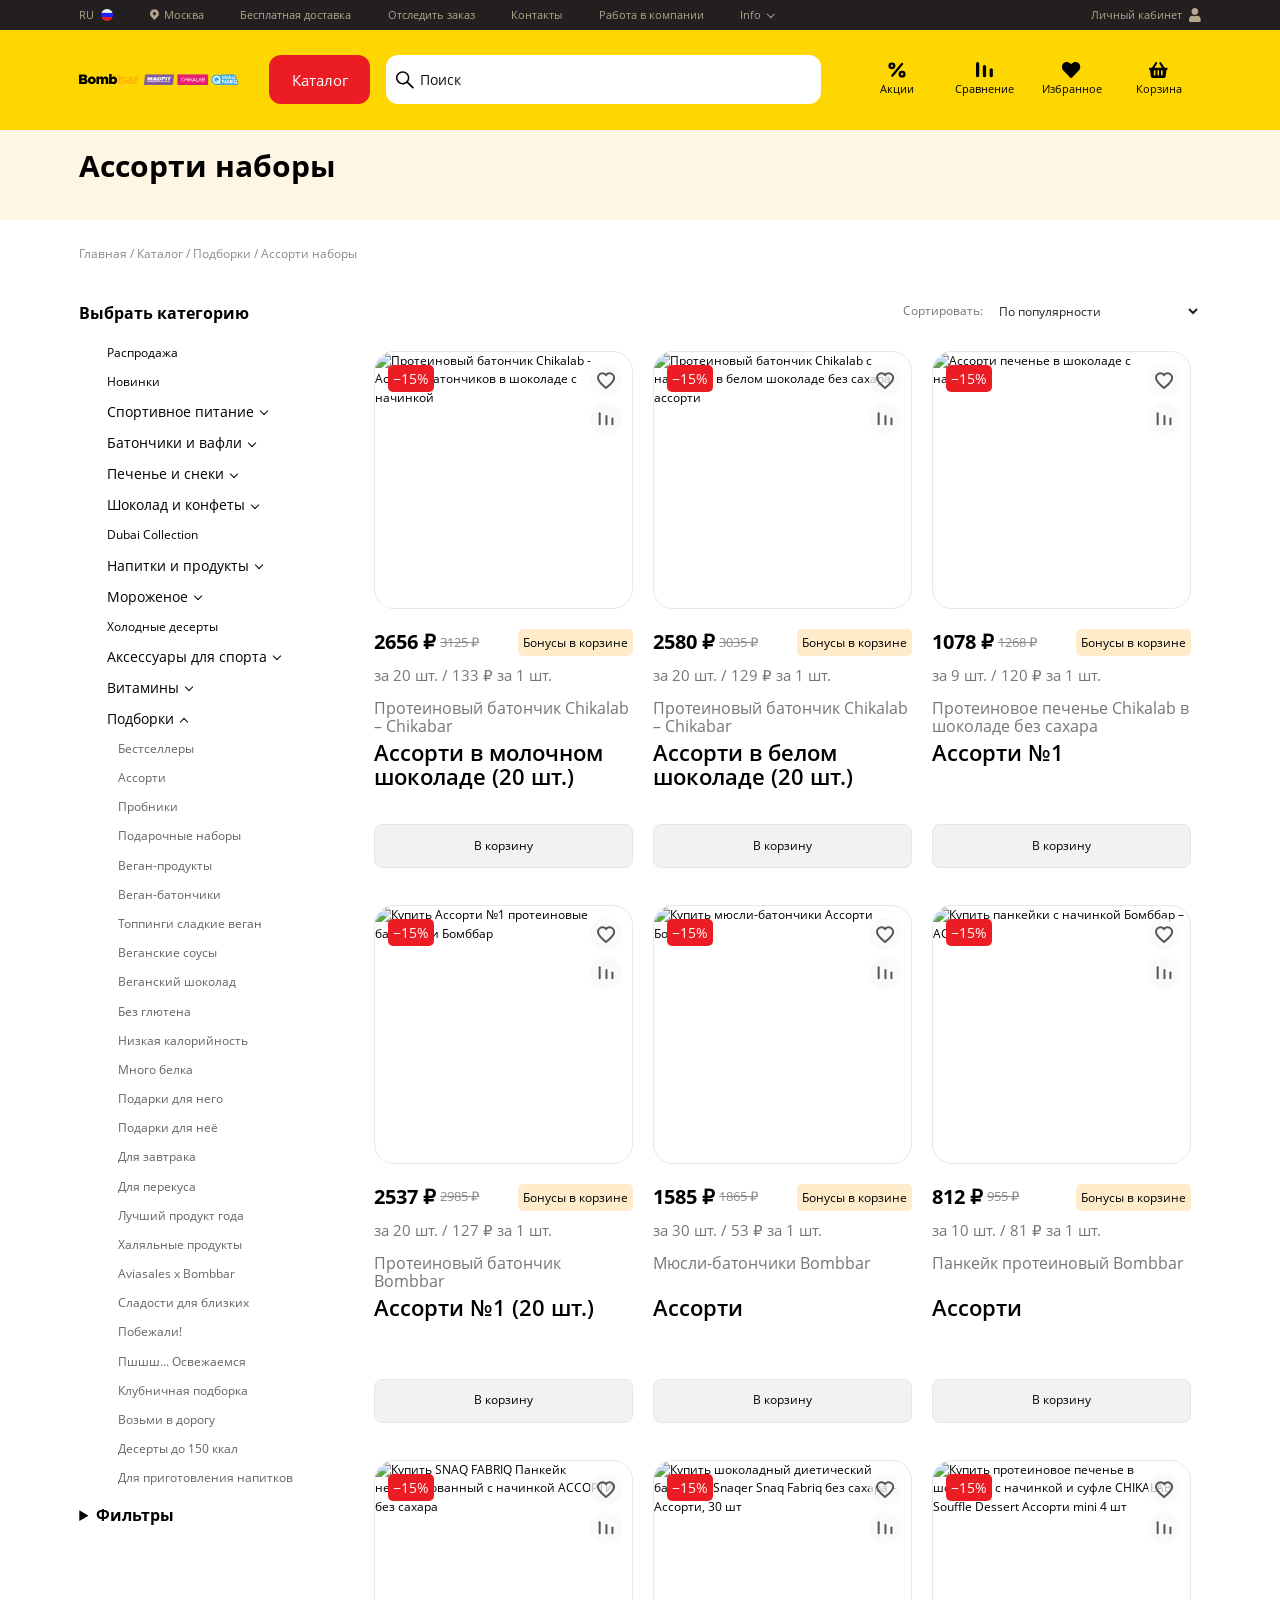
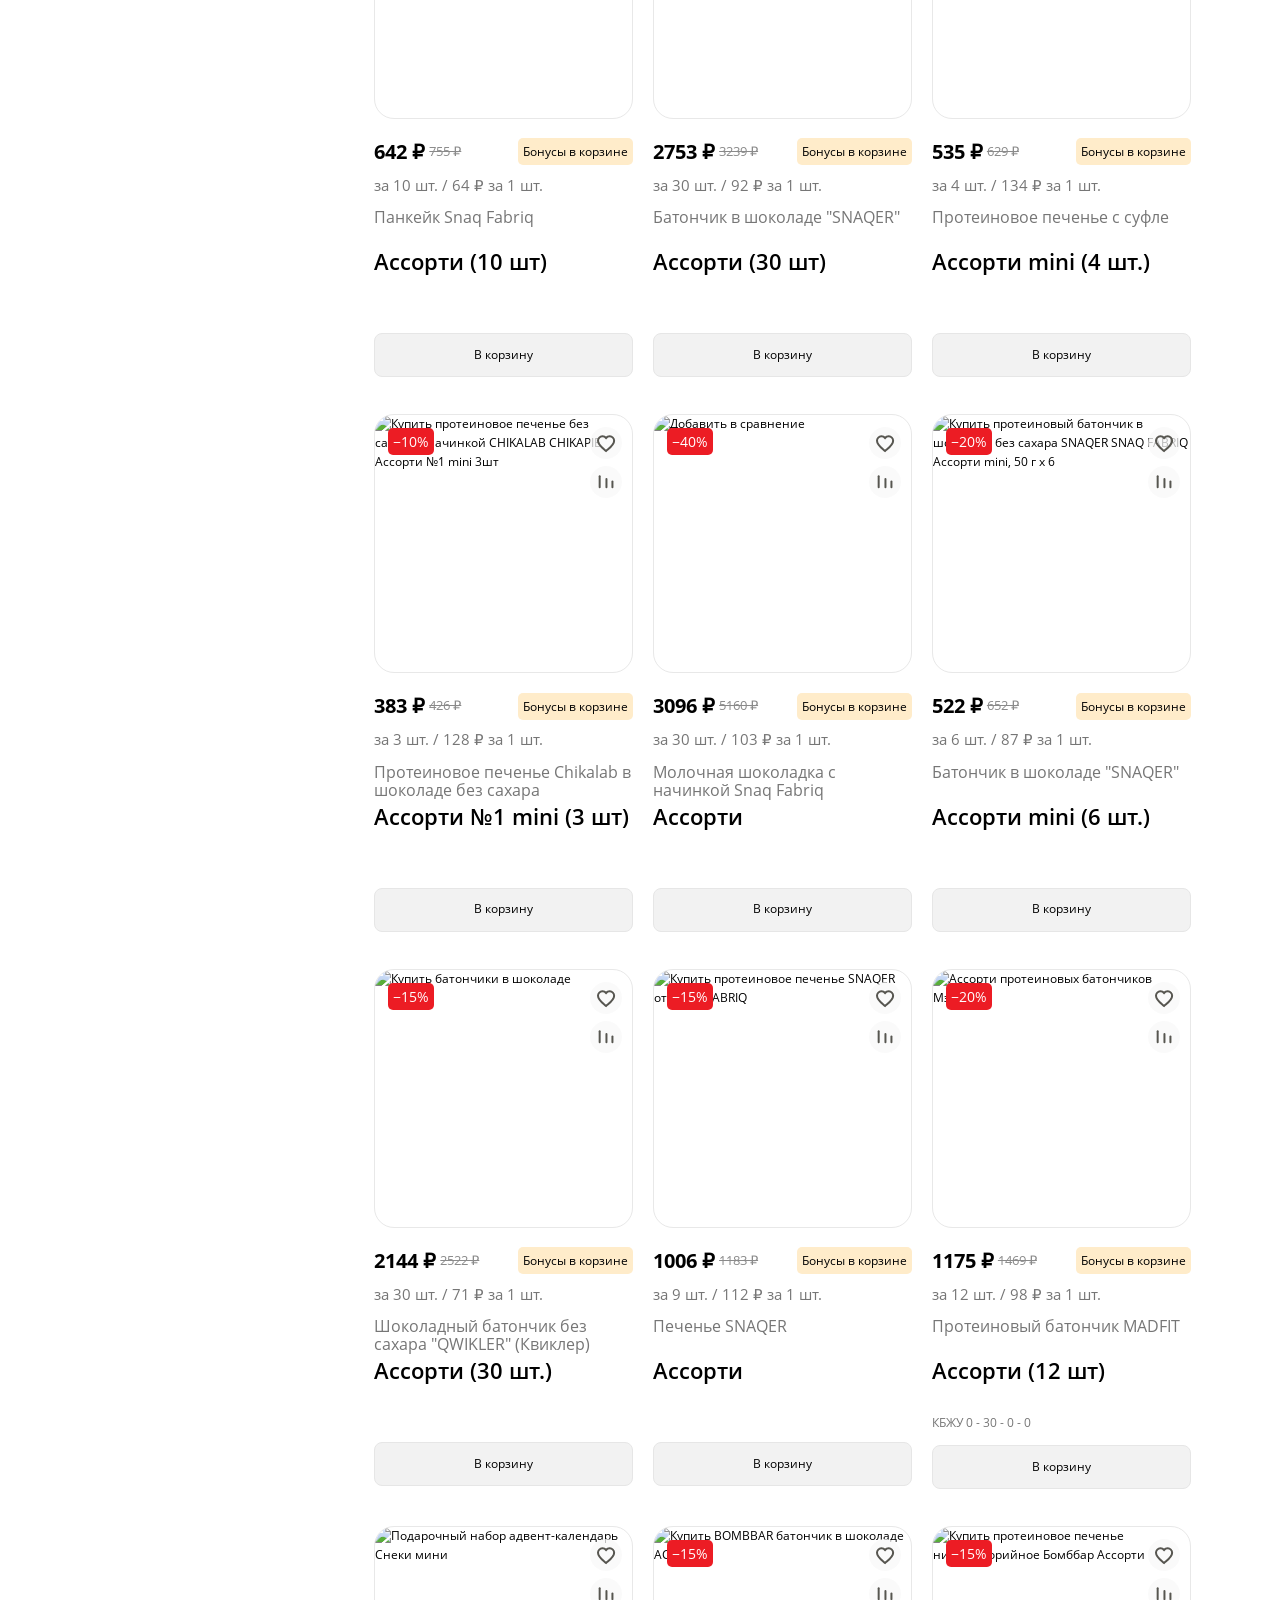
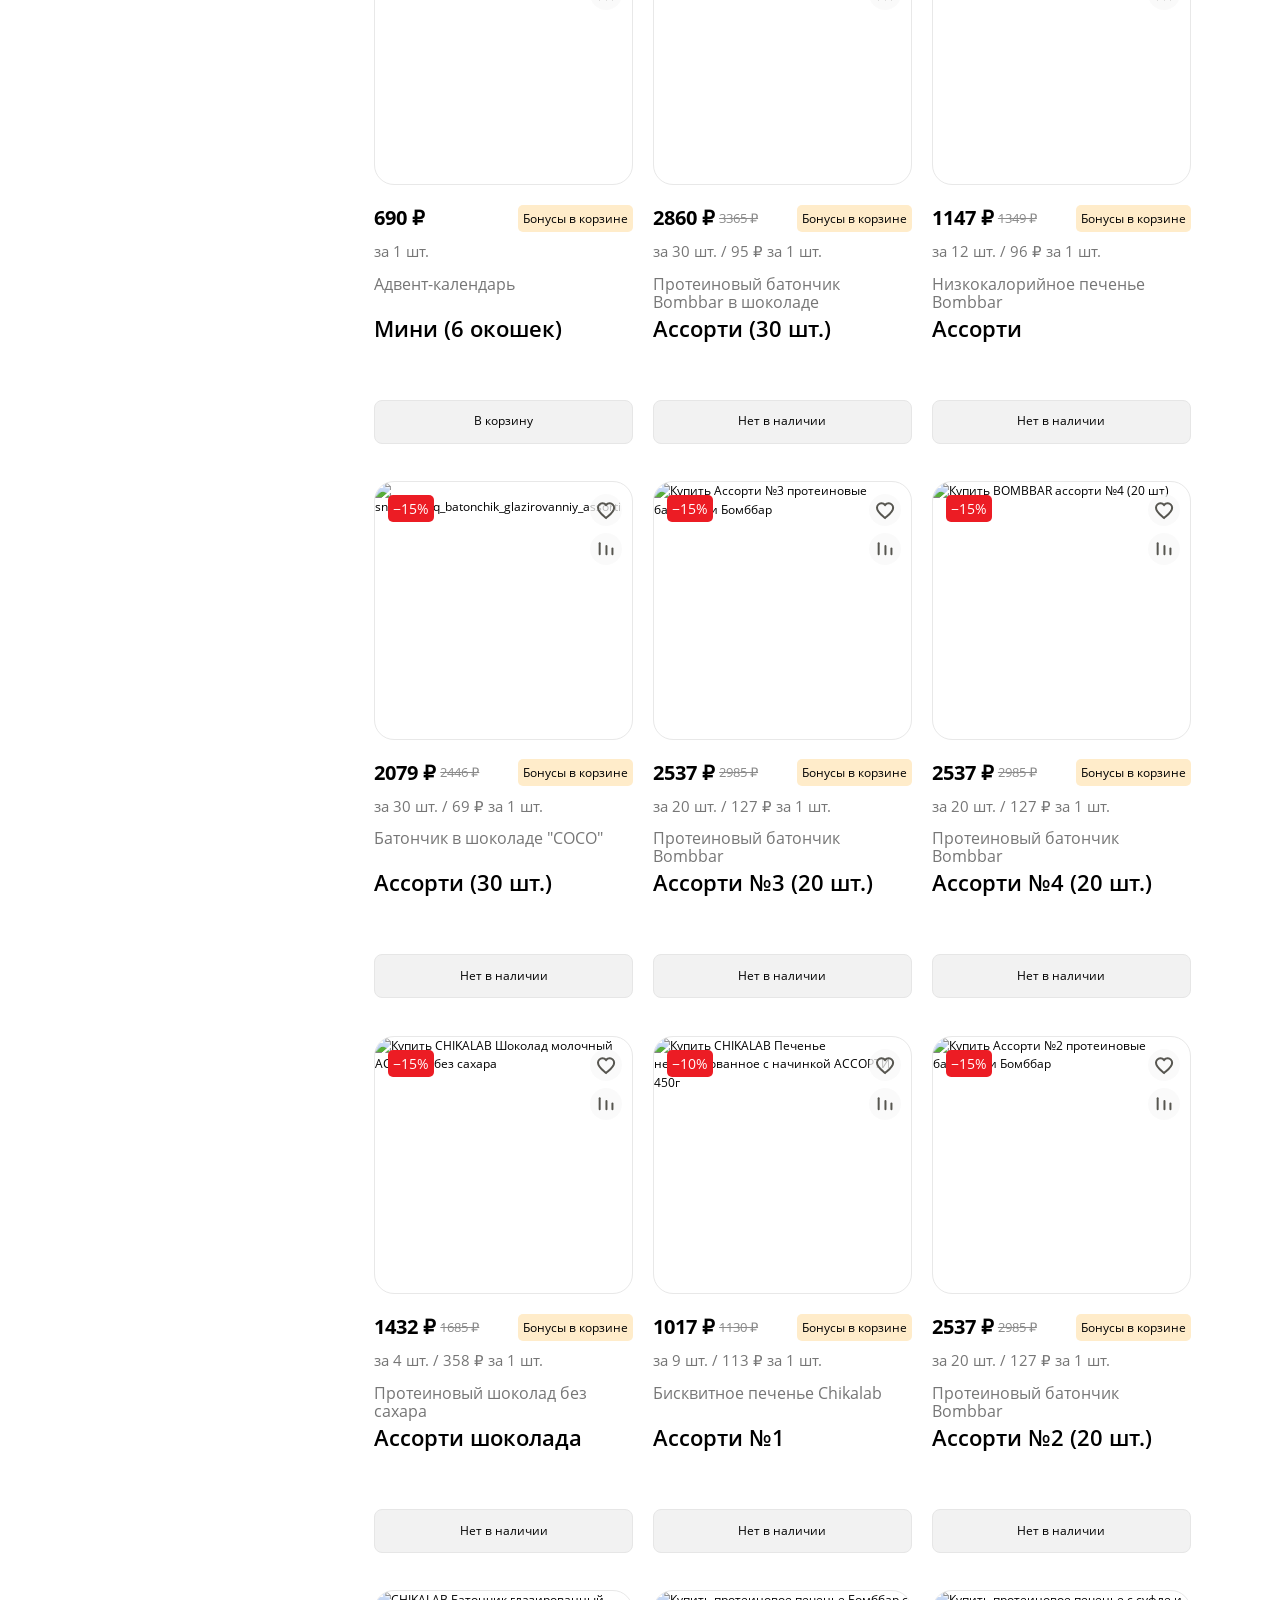
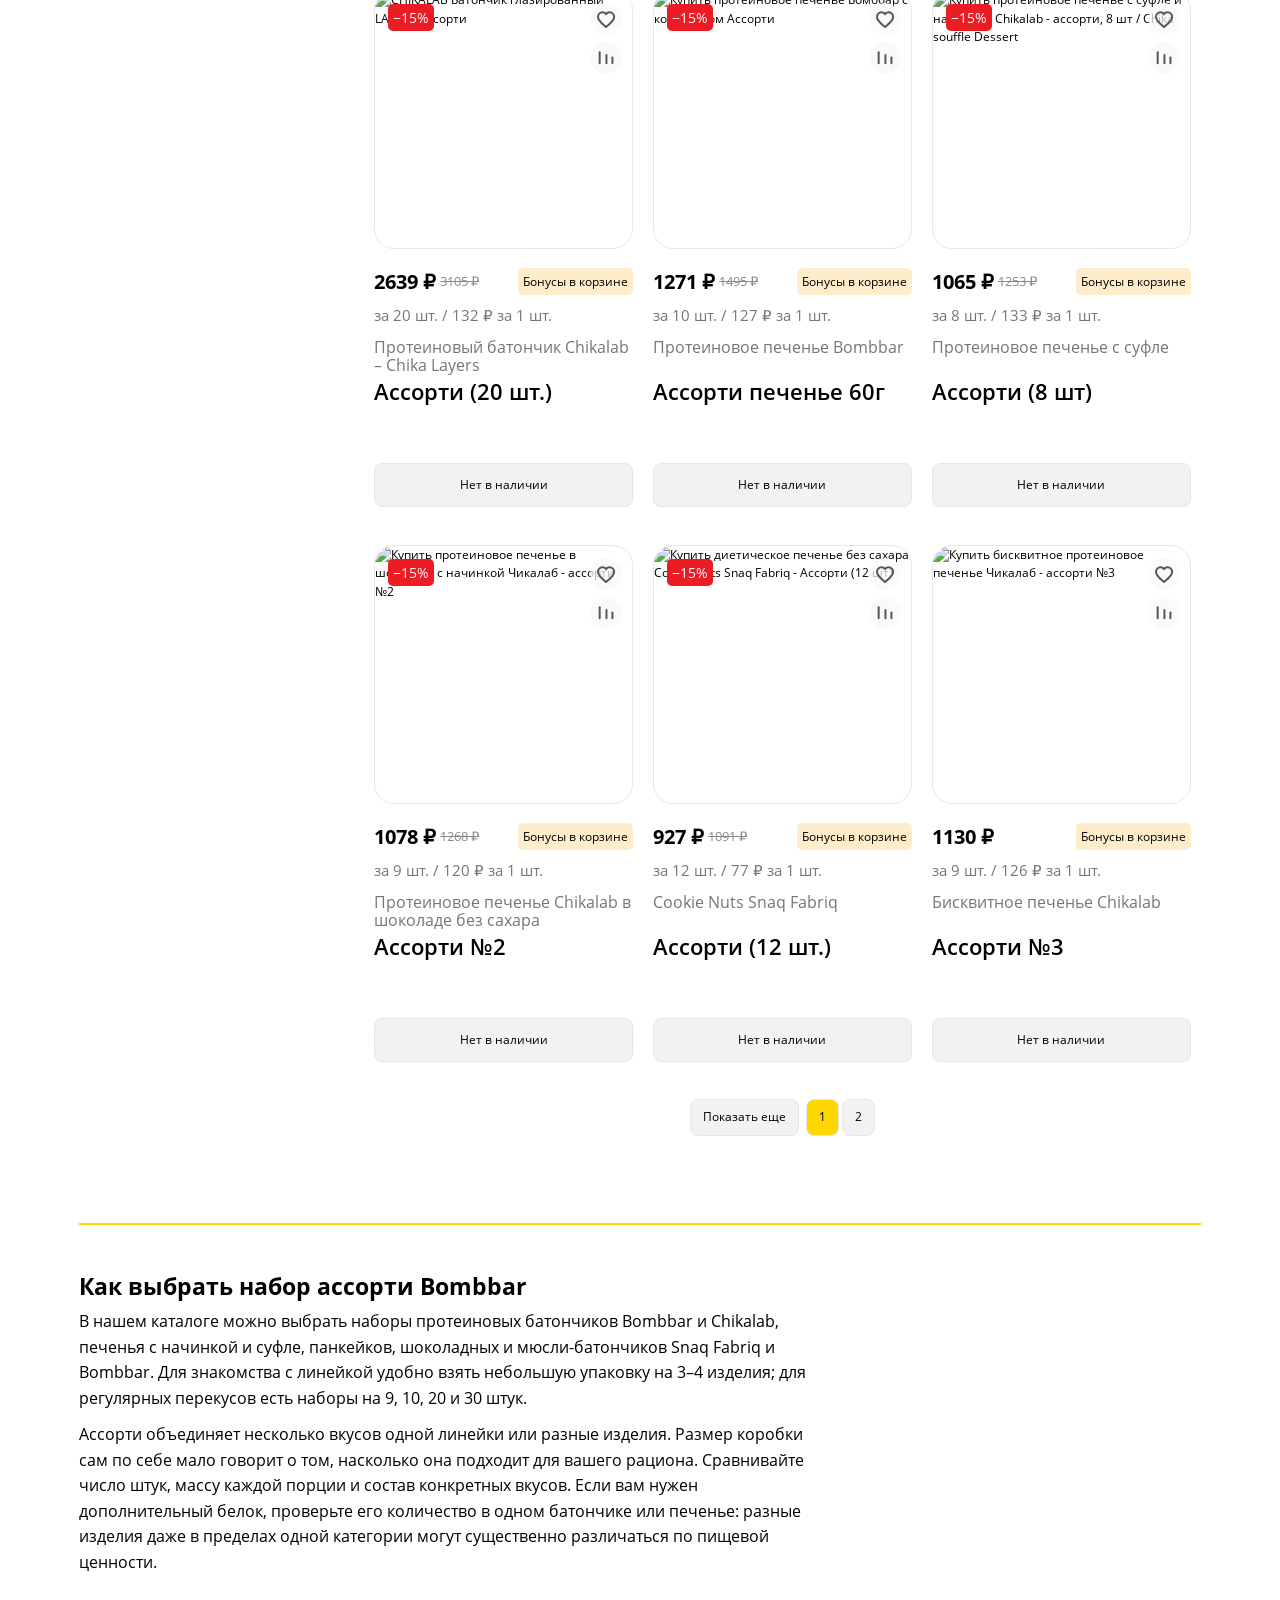
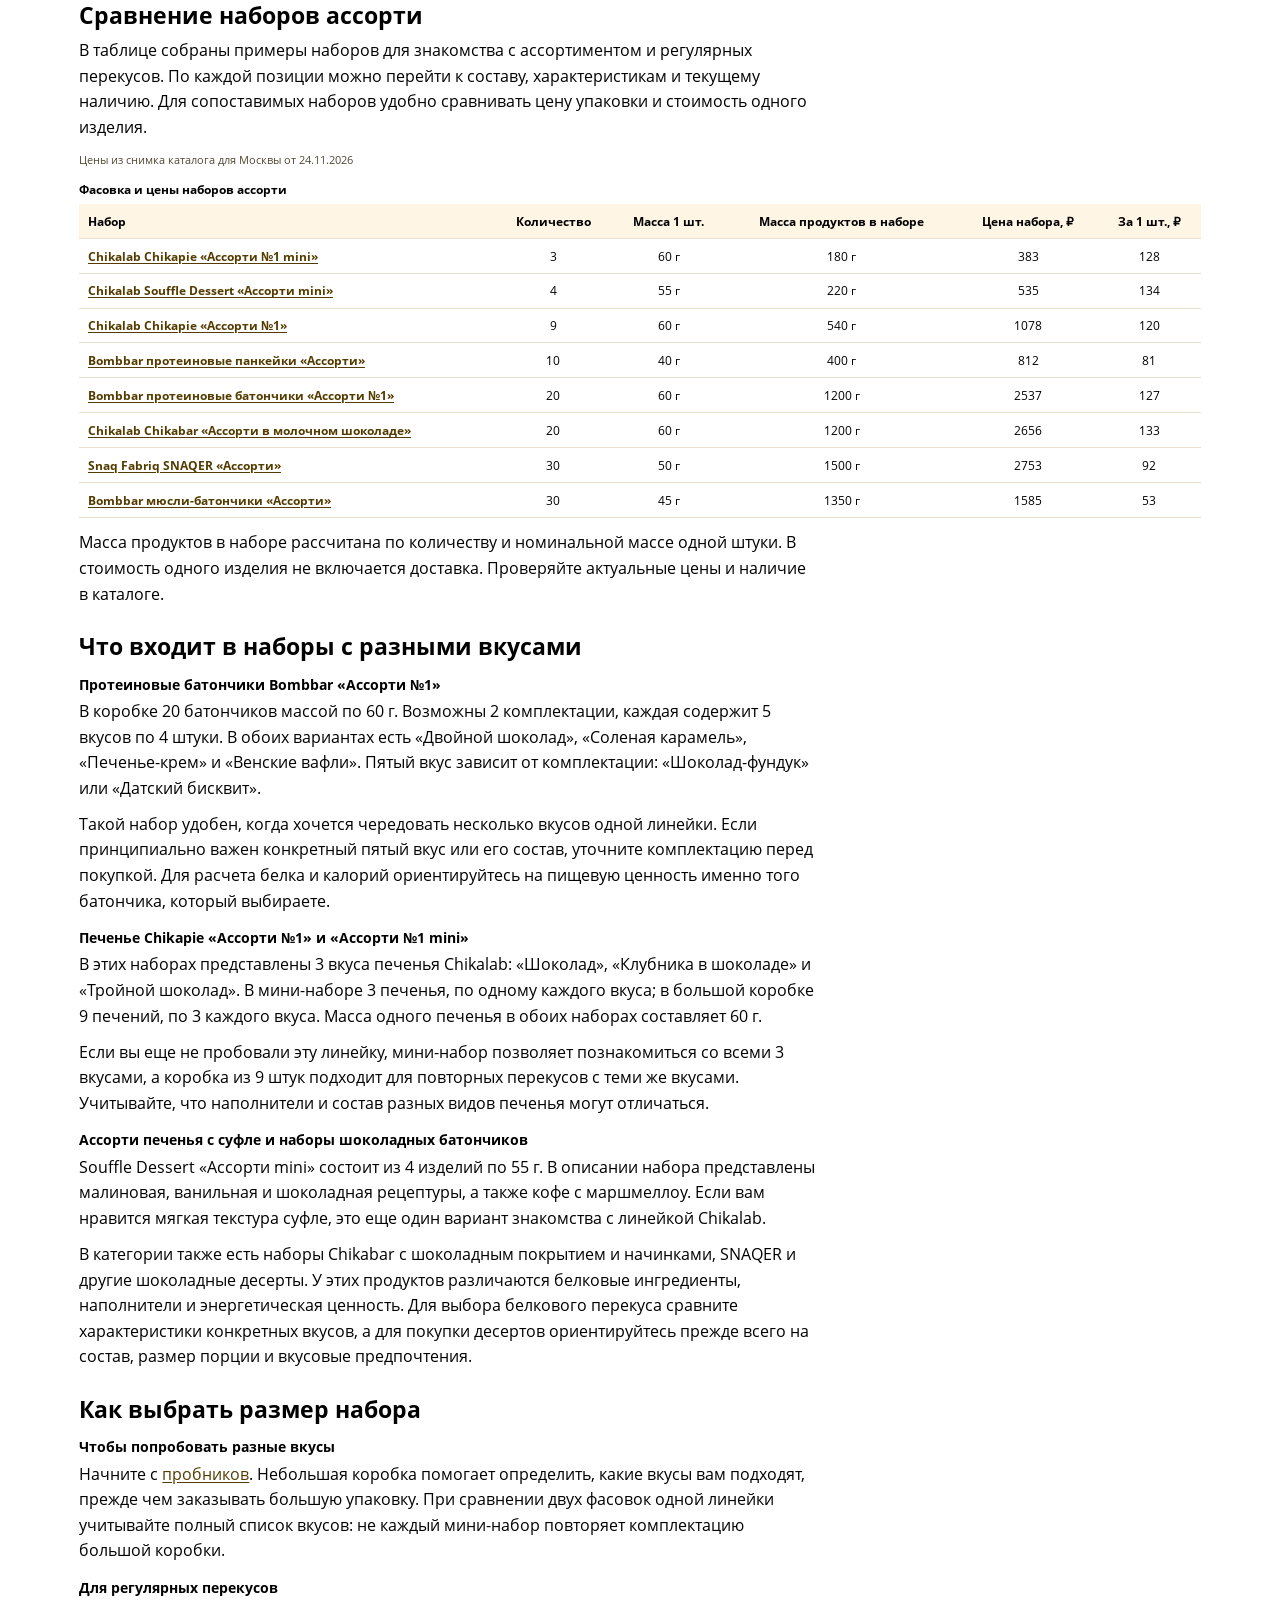
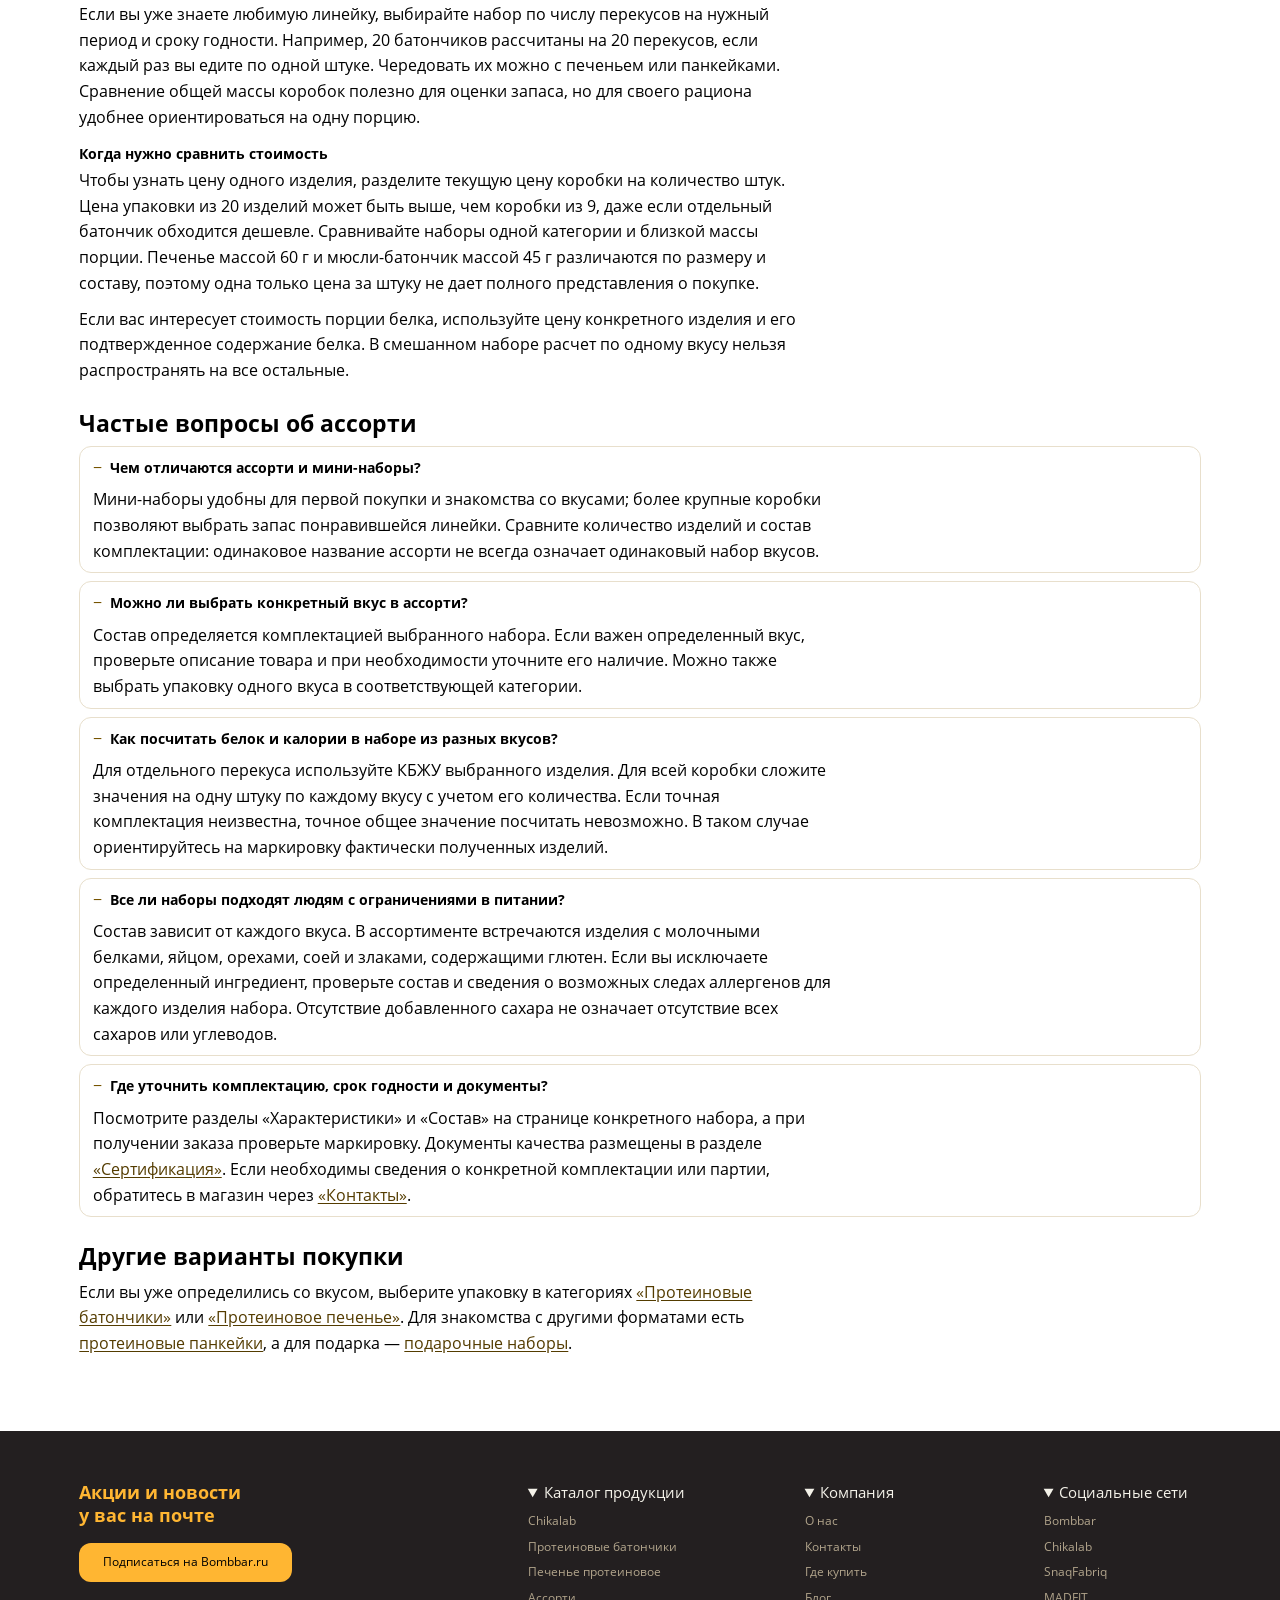
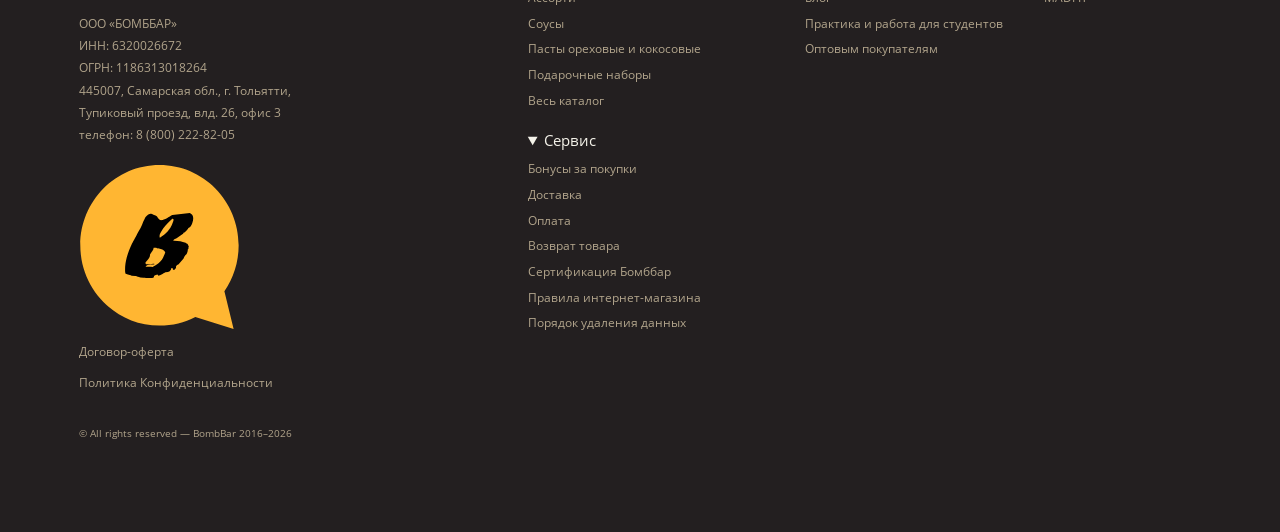
==== commit b90fe509: "Align Bombbar preview styles and preserve catalog and register behavior" ====
--- a/docs/assorti/index.html
+++ b/docs/assorti/index.html
@@ -6,11 +6,57 @@
 <meta name="description" content="Наборы ассорти Bombbar, Chikalab и Snaq Fabriq: протеиновые батончики, печенье, панкейки и десерты. Сравните вкусы, количество штук и цену за порцию.">
 <link rel="stylesheet" href="../assets/preview.css">
 <link rel="stylesheet" href="../assets/b05-content.css">
-<script src="../assets/preview.js" defer></script></head><body><header class="site-header"><div class="topbar"><nav class="wrap topnav"><span>RU 🇷🇺</span><a href="https://www.bombbar.ru/page/delivery">Москва</a><a href="https://www.bombbar.ru/page/delivery">Бесплатная доставка</a><a href="https://www.bombbar.ru/cart/status">Отследить заказ</a><a href="https://www.bombbar.ru/page/contacts">Контакты</a><a href="https://fitnes-food.com/work">Работа в компании</a><a href="https://www.bombbar.ru/page/about">Info</a><a class="account" href="https://www.bombbar.ru/">Личный кабинет</a></nav></div>
-    <div class="headband"><div class="wrap header-inner"><a class="brand" href="https://www.bombbar.ru/"><img src="../assets/logo-desktop.svg" alt="Bombbar"></a>
-    <details class="main-menu"><summary>Каталог</summary><nav aria-label="Каталог"><a href="../protein-bars/">Протеиновые батончики</a><a href="../protein-cookies/">Протеиновое печенье</a><a href="../assorti/">Ассорти</a><a href="../certification/">Сертификация</a><a href="https://www.bombbar.ru/catalog/bombbar_pro_sportivnoe_pitanie">Спортивное питание</a><a href="https://www.bombbar.ru/catalog/batonchiki_vafli">Батончики и вафли</a><a href="https://www.bombbar.ru/catalog/pechene_pankeyki">Печенье и снеки</a><a href="https://www.bombbar.ru/catalog/naturalniy-shokolad-bez-sahara-proteinoviy">Шоколад и конфеты</a><a href="https://www.bombbar.ru/catalog/napitki">Напитки и продукты</a><a href="https://www.bombbar.ru/catalog/podborki">Подборки</a><a href="https://www.bombbar.ru/catalog">Весь каталог</a></nav></details>
-    <a class="search" href="https://www.bombbar.ru/catalog"><span aria-hidden="true">⌕</span> Поиск</a>
-    <nav class="shop-links" aria-label="Сервисы магазина"><a href="https://www.bombbar.ru/page/sales"><strong aria-hidden="true">%</strong>Акции</a><a href="https://www.bombbar.ru/compare"><strong aria-hidden="true">▥</strong>Сравнение</a><a href="https://www.bombbar.ru/wishlist"><strong aria-hidden="true">♥</strong>Избранное</a><a href="https://www.bombbar.ru/cart"><strong aria-hidden="true">▣</strong>Корзина</a></nav></div></div></header><main><section class="hero compact"><div class="wrap"><h1>Ассорти наборы</h1></div></section><nav aria-label="Хлебные крошки" class="wrap breadcrumbs"><a href="https://www.bombbar.ru/">Главная</a> / <a href="https://www.bombbar.ru/catalog">Каталог</a> / <a href="https://www.bombbar.ru/catalog/podborki">Подборки</a> / Ассорти наборы</nav><section class="wrap catalog" data-original="https://www.bombbar.ru/catalog/podborki/assorti"><aside class="sidebar"><details class="category-nav" open><summary>Выбрать категорию</summary><ul><li><a href="https://www.bombbar.ru/catalog/tovari-po-akcii">Распродажа</a></li><li><a href="https://www.bombbar.ru/catalog/novinki">Новинки</a></li><li><details><summary><a href="https://www.bombbar.ru/catalog/bombbar_pro_sportivnoe_pitanie">Спортивное питание</a></summary><ul><li><a href="https://www.bombbar.ru/catalog/bombbar_pro_sportivnoe_pitanie/proteinovie_kokteyli">Протеин</a></li><li><a href="https://www.bombbar.ru/catalog/bombbar_pro_sportivnoe_pitanie/proteinovie_kokteyli/portsionniy_protein">Порционный протеин</a></li><li><a href="https://www.bombbar.ru/catalog/bombbar_pro_sportivnoe_pitanie/proteinovie_kokteyli/proteinoviy_kokteyl_chikalab">Коктейль витаминно-минеральный</a></li><li><a href="https://www.bombbar.ru/catalog/bombbar_pro_sportivnoe_pitanie/proteinovie_kokteyli/proteinovie_kokteyli_900g">Сывороточный протеин</a></li><li><a href="https://www.bombbar.ru/catalog/bombbar_pro_sportivnoe_pitanie/proteinovie_kokteyli/izolyati">Изоляты</a></li><li><a href="https://www.bombbar.ru/catalog/bombbar_pro_sportivnoe_pitanie/proteinovie_kokteyli/Whey_protein">Whey Protein</a></li><li><a href="https://www.bombbar.ru/catalog/bombbar_pro_sportivnoe_pitanie/proteinovie_kokteyli/mnogokomponentniy_protein">Многокомпонентный протеин</a></li><li><a href="https://www.bombbar.ru/catalog/bombbar_pro_sportivnoe_pitanie/proteinovie_kokteyli/kazeinoviy_protein">Казеиновый протеин</a></li><li><a href="https://www.bombbar.ru/catalog/bombbar_pro_sportivnoe_pitanie/proteinovie_kokteyli/holodnie_proteinovie_kokteyli">Холодные протеиновые коктейли</a></li><li><a href="https://www.bombbar.ru/catalog/bombbar_pro_sportivnoe_pitanie/energeticheskie_geli">Энергетические гели</a></li><li><a href="https://www.bombbar.ru/catalog/bombbar_pro_sportivnoe_pitanie/geyneri_bombbar_pro">Гейнеры Pro</a></li><li><a href="https://www.bombbar.ru/catalog/bombbar_pro_sportivnoe_pitanie/pishevie_dobavki_bombbar_pro">Пищевые добавки Pro</a></li><li><a href="https://www.bombbar.ru/catalog/bombbar_pro_sportivnoe_pitanie/kontsentrati_napitkov_pro">Концентраты напитков Pro</a></li><li><a href="https://www.bombbar.ru/catalog/bombbar_pro_sportivnoe_pitanie/izotonik_pro">Изотоник Pro</a></li><li><a href="https://www.bombbar.ru/catalog/bombbar_pro_sportivnoe_pitanie/kollagen_pro">Коллаген Pro</a></li><li><a href="https://www.bombbar.ru/catalog/bombbar_pro_sportivnoe_pitanie/kreatin_pro">Креатин Pro</a></li><li><a href="https://www.bombbar.ru/catalog/bombbar_pro_sportivnoe_pitanie/predtrenirovochniy_kompleks_pro">Предтренировочный комплекс Pro</a></li><li><a href="https://www.bombbar.ru/catalog/bombbar_pro_sportivnoe_pitanie/aminokisloti">Аминокислоты</a></li><li><a href="https://www.bombbar.ru/catalog/bombbar_pro_sportivnoe_pitanie/aminokisloti/arginin_pro">Аргинин Pro</a></li><li><a href="https://www.bombbar.ru/catalog/bombbar_pro_sportivnoe_pitanie/aminokisloti/bcaa_pro">BCAA Pro</a></li><li><a href="https://www.bombbar.ru/catalog/bombbar_pro_sportivnoe_pitanie/aminokisloti/glyutamin_pro">Глютамин Pro</a></li><li><a href="https://www.bombbar.ru/catalog/bombbar_pro_sportivnoe_pitanie/aminokisloti/tsitrullin_pro">Цитруллин Pro</a></li><li><a href="https://www.bombbar.ru/catalog/bombbar_pro_sportivnoe_pitanie/aminokisloti/eaa_pro">EAA Pro</a></li><li><a href="https://www.bombbar.ru/catalog/bombbar_pro_sportivnoe_pitanie/aminokisloti/amino_energy_pro">Amino Energy Pro</a></li><li><a href="https://www.bombbar.ru/catalog/bombbar_pro_sportivnoe_pitanie/aminokisloti/beta_alanin_pro">Бета-аланин Pro</a></li></ul></details></li><li><details><summary><a href="https://www.bombbar.ru/catalog/batonchiki_vafli">Батончики и вафли</a></summary><ul><li><a href="../protein-bars/">Протеиновые батончики</a></li><li><a href="https://www.bombbar.ru/catalog/batonchiki_vafli/proteinovie_batonchiki/proteinovie_batonchiki_bez_sahara">Батончики протеиновые Bombbar 60г</a></li><li><a href="https://www.bombbar.ru/catalog/batonchiki_vafli/proteinovie_batonchiki/proteinovie_batonchiki_shokolade">Chikabar (Чикабар)</a></li><li><a href="https://www.bombbar.ru/catalog/batonchiki_vafli/proteinovie_batonchiki/proteinovie_batonchiki_chikalab_chika_layers">Chika Layers (Чика Лейерс)</a></li><li><a href="https://www.bombbar.ru/catalog/batonchiki_vafli/proteinovie_batonchiki/proteinovie-batonchiki-bombbar-v-shokolade-bez-sahara-40g">Батончики Bombbar 40г в шоколаде</a></li><li><a href="https://www.bombbar.ru/catalog/batonchiki_vafli/proteinovie_batonchiki/proteinovie_batonchiki_nugoy">Протеиновые батончики с нугой</a></li><li><a href="https://www.bombbar.ru/catalog/batonchiki_vafli/proteinovie_batonchiki/batonchiki_bombbar_pro_dubai">Батончики Bombbar Pro Dubai</a></li><li><a href="https://www.bombbar.ru/catalog/batonchiki_vafli/proteinovie_batonchiki/batonchiki_madfit">Батончики MadFit</a></li><li><a href="https://www.bombbar.ru/catalog/batonchiki_vafli/vafli_bez_sahara">Вафли</a></li><li><a href="https://www.bombbar.ru/catalog/batonchiki_vafli/vafli_bez_sahara/vafli_shokolade_bez_sahara">Вафли в шоколаде</a></li><li><a href="https://www.bombbar.ru/catalog/batonchiki_vafli/vafli_bez_sahara/vafli_bez_glyutena">Вафли без глютена</a></li><li><a href="https://www.bombbar.ru/catalog/batonchiki_vafli/vafli_bez_sahara/proteinovie_vafli_bez_sahara">Протеиновые вафли</a></li><li><a href="https://www.bombbar.ru/catalog/batonchiki_vafli/batonchiki_myusli">Батончики-мюсли</a></li><li><a href="https://www.bombbar.ru/catalog/batonchiki_vafli/batonchiki_myusli/batonchiki_myusli_bombbar">Батончики-мюсли Bombbar</a></li><li><a href="https://www.bombbar.ru/catalog/batonchiki_vafli/batonchiki_myusli/batonchiki_myusli_snaq_fabriq">Батончики-мюсли Snaq Fabriq</a></li><li><a href="https://www.bombbar.ru/catalog/batonchiki_vafli/vegan_batonchiki">Веган-батончики</a></li><li><a href="https://www.bombbar.ru/catalog/batonchiki_vafli/shokoladnie_batonchiki">Шоколадные батончики</a></li><li><a href="https://www.bombbar.ru/catalog/batonchiki_vafli/dieticheskie_batonchiki">Диетические батончики</a></li><li><a href="https://www.bombbar.ru/catalog/batonchiki_vafli/batonchiki_bombbar">Батончики Bombbar</a></li><li><a href="https://www.bombbar.ru/catalog/batonchiki_vafli/batonchiki_chikalab">Батончики Chikalab</a></li><li><a href="https://www.bombbar.ru/catalog/batonchiki_vafli/batonchiki_snaq_fabriq">Батончики Snaq Fabriq</a></li></ul></details></li><li><details><summary><a href="https://www.bombbar.ru/catalog/pechene_pankeyki">Печенье и снеки</a></summary><ul><li><a href="../protein-cookies/">Протеиновое печенье</a></li><li><a href="https://www.bombbar.ru/catalog/pechene_pankeyki/pechene_proteinovoe/fitnes_pechene">Овсяное фитнес печенье</a></li><li><a href="https://www.bombbar.ru/catalog/pechene_pankeyki/pechene_proteinovoe/proteinovoe_pechene_60g">Печенье с коллагеном</a></li><li><a href="https://www.bombbar.ru/catalog/pechene_pankeyki/pechene_proteinovoe/nizkokaloriynoe_proteinovoe_pechene_40g">Печенье диетическое низкокалорийное</a></li><li><a href="https://www.bombbar.ru/catalog/pechene_pankeyki/pechene_proteinovoe/proteinovoe_pechene_shokolade">Chikapie (Чикапай)</a></li><li><a href="https://www.bombbar.ru/catalog/pechene_pankeyki/pechene_proteinovoe/proteinovoe-bizkvitnoe-pechenie-chikalab-bez-chokolada">Chika Biscuit (Бисквитное печенье)</a></li><li><a href="https://www.bombbar.ru/catalog/pechene_pankeyki/pechene_proteinovoe/pechene_sufle">Печенье суфле (Souffle Dessert)</a></li><li><a href="https://www.bombbar.ru/catalog/pechene_pankeyki/pechene_proteinovoe/orehovoe_pechene_snaq_fabriq">Печенье Cookie Nuts</a></li><li><a href="https://www.bombbar.ru/catalog/pechene_pankeyki/pechene_proteinovoe/pechene_snaqer">Печенье Snaqer</a></li><li><a href="https://www.bombbar.ru/catalog/pechene_pankeyki/pankeyki_nachinkoy">Панкейки с начинкой</a></li><li><a href="https://www.bombbar.ru/catalog/pechene_pankeyki/pankeyki_nachinkoy/pankeyki_proteinovye_bombbar">Протеиновые панкейки</a></li><li><a href="https://www.bombbar.ru/catalog/pechene_pankeyki/pankeyki_nachinkoy/pankeyki_snaq_fabriq">Панкейки Snaq Fabriq</a></li><li><a href="https://www.bombbar.ru/catalog/pechene_pankeyki/proteinoviy_brauni">Протеиновый брауни</a></li><li><a href="https://www.bombbar.ru/catalog/pechene_pankeyki/nizkokaloriynoe_pechene">Низкокалорийное печенье и десерты</a></li><li><a href="https://www.bombbar.ru/catalog/pechene_pankeyki/shokoladnoe_pechene">Шоколадное печенье</a></li><li><a href="https://www.bombbar.ru/catalog/pechene_pankeyki/chipsi">Полезные чипсы и кукурузные палочки</a></li><li><a href="https://www.bombbar.ru/catalog/pechene_pankeyki/chipsi/chipsi_nizkokaloriynie">Низкокалорийные чипсы Snaq Fabriq</a></li><li><a href="https://www.bombbar.ru/catalog/pechene_pankeyki/chipsi/chipsi_proteinovie">Протеиновые чипсы</a></li><li><a href="https://www.bombbar.ru/catalog/pechene_pankeyki/proteinovie_suhariki">Протеиновые сухарики</a></li></ul></details></li><li><details><summary><a href="https://www.bombbar.ru/catalog/naturalniy-shokolad-bez-sahara-proteinoviy">Шоколад и конфеты</a></summary><ul><li><a href="https://www.bombbar.ru/catalog/naturalniy-shokolad-bez-sahara-proteinoviy/konfeti_bez_sahara">Конфеты без сахара</a></li><li><a href="https://www.bombbar.ru/catalog/naturalniy-shokolad-bez-sahara-proteinoviy/molochniy_shokolad_bez_sahara">Молочный шоколад</a></li><li><a href="https://www.bombbar.ru/catalog/naturalniy-shokolad-bez-sahara-proteinoviy/beliy_shokolad_bez_sahara">Белый шоколад</a></li><li><a href="https://www.bombbar.ru/catalog/naturalniy-shokolad-bez-sahara-proteinoviy/temniy_shokolad_bez_sahara">Тёмный шоколад</a></li><li><a href="https://www.bombbar.ru/catalog/naturalniy-shokolad-bez-sahara-proteinoviy/shokoladnie_drazhe">Драже в шоколаде</a></li><li><a href="https://www.bombbar.ru/catalog/naturalniy-shokolad-bez-sahara-proteinoviy/shokoladnie_drazhe/drazhe_molochnom_shokolade">Драже в молочном шоколаде</a></li><li><a href="https://www.bombbar.ru/catalog/naturalniy-shokolad-bez-sahara-proteinoviy/shokoladnie_drazhe/drazhe_belom_shokolade">Драже в белом шоколаде</a></li><li><a href="https://www.bombbar.ru/catalog/naturalniy-shokolad-bez-sahara-proteinoviy/shokoladnie_drazhe/drazhe_temnom_shokolade">Драже в тёмном шоколаде</a></li><li><a href="https://www.bombbar.ru/catalog/naturalniy-shokolad-bez-sahara-proteinoviy/shokoladnie_drazhe/drazhe_snaq_fabriq">Драже Snaq Fabriq</a></li><li><a href="https://www.bombbar.ru/catalog/naturalniy-shokolad-bez-sahara-proteinoviy/molochniy_shokolad_bez_sahara_nachinkoy">Молочный шоколад без сахара с начинкой</a></li></ul></details></li><li><a href="https://www.bombbar.ru/catalog/dubai_collection">Dubai Collection</a></li><li><details><summary><a href="https://www.bombbar.ru/catalog/napitki">Напитки и продукты</a></summary><ul><li><a href="https://www.bombbar.ru/catalog/napitki/proteinovoe_moloko">Протеиновое молоко</a></li><li><a href="https://www.bombbar.ru/catalog/napitki/proteinovie_molochnie_kokteyli">Протеиновые молочные коктейли</a></li><li><a href="https://www.bombbar.ru/catalog/napitki/superfood">SuperFood</a></li><li><a href="https://www.bombbar.ru/catalog/napitki/proteinovaya_voda">Протеиновая вода</a></li><li><a href="https://www.bombbar.ru/catalog/napitki/vitaminizirovannaya_voda">Витаминизированная вода</a></li><li><a href="https://www.bombbar.ru/catalog/napitki/limonad_vitaminizirovanniy">Лимонад витаминизированный</a></li><li><a href="https://www.bombbar.ru/catalog/napitki/kofe_zernah">Кофе в зернах</a></li><li><a href="https://www.bombbar.ru/catalog/napitki/sladkie-sousi-toppingi">Топпинги и соусы</a></li><li><a href="https://www.bombbar.ru/catalog/napitki/sladkie-sousi-toppingi/sousi">Соусы</a></li><li><a href="https://www.bombbar.ru/catalog/napitki/sladkie-sousi-toppingi/toppingi-sladkie-bombbar">Топпинги низкокалорийные</a></li><li><a href="https://www.bombbar.ru/catalog/napitki/sladkie-sousi-toppingi/sousi_sladkie">Соусы сладкие</a></li><li><a href="https://www.bombbar.ru/catalog/napitki/sladkie-sousi-toppingi/toppingi_proteinovie">Топпинги протеиновые</a></li><li><a href="https://www.bombbar.ru/catalog/napitki/pasti_orehovie_kokosovie">Пасты</a></li><li><a href="https://www.bombbar.ru/catalog/napitki/smesi_dlya_vipechki_bombbar">Смеси для выпечки</a></li><li><a href="https://www.bombbar.ru/catalog/napitki/kollagen-napitok">Коллагеновые напитки</a></li><li><a href="https://www.bombbar.ru/catalog/napitki/energeticheskie_napitki">Энергетические напитки</a></li><li><a href="https://www.bombbar.ru/catalog/napitki/shoti">L-carnitine</a></li><li><a href="https://www.bombbar.ru/catalog/napitki/shoti_guarana">Guarana</a></li><li><a href="https://www.bombbar.ru/catalog/napitki/izotonik">Изотоник</a></li><li><a href="https://www.bombbar.ru/catalog/napitki/sportivnie_shoti">Спортивные шоты</a></li><li><a href="https://www.bombbar.ru/catalog/napitki/suhie_smesi_kontsentrati">Сухие смеси и концентраты</a></li><li><a href="https://www.bombbar.ru/catalog/napitki/proteinovoe_pivo">Протеиновое пиво</a></li></ul></details></li><li><details><summary><a href="https://www.bombbar.ru/catalog/ice-cream-protein">Мороженое</a></summary><ul><li><a href="https://www.bombbar.ru/catalog/ice-cream-protein/morozhenoe_stakanchik_proteinovoe_bez_sahara">Стаканчик</a></li><li><a href="https://www.bombbar.ru/catalog/ice-cream-protein/semeynoe_morozhenoe_bez_sahara">Семейное</a></li><li><a href="https://www.bombbar.ru/catalog/ice-cream-protein/morozhenoe_eskimo_proteinovoe_bez_sahara">Эскимо</a></li><li><a href="https://www.bombbar.ru/catalog/ice-cream-protein/morozhenoe_stakanchik_nizkokaloriynoe_bez_sahara">Низкокалорийное</a></li></ul></details></li><li><a href="https://www.bombbar.ru/catalog/holodnie_deserti">Холодные десерты</a></li><li><details><summary><a href="https://www.bombbar.ru/catalog/aksessuari_dlya_sporta">Аксессуары для спорта</a></summary><ul><li><a href="https://www.bombbar.ru/catalog/aksessuari_dlya_sporta/aksessuari">Шейкеры для спортивного питания</a></li><li><a href="https://www.bombbar.ru/catalog/aksessuari_dlya_sporta/sportivnie_polotentsa">Спортивные полотенца</a></li><li><a href="https://www.bombbar.ru/catalog/aksessuari_dlya_sporta/water_bottles">Бутылки для воды</a></li></ul></details></li><li><details><summary><a href="https://www.bombbar.ru/catalog/vitamini_minerali">Витамины</a></summary><ul><li><a href="https://www.bombbar.ru/catalog/vitamini_minerali/vitaminno_mineralnie_kompleksi_sport">Спортивные витамины и добавки</a></li><li><a href="https://www.bombbar.ru/catalog/vitamini_minerali/vitamini_dlya_kozhi_volos_nogtey">Витамины для красоты</a></li><li><a href="https://www.bombbar.ru/catalog/vitamini_minerali/vitamini_dlya_serdtsa_sosudov">Витамины для сердечно-сосудистой системы</a></li><li><a href="https://www.bombbar.ru/catalog/vitamini_minerali/vitamini_dlya_sustavov">Витамины для костей и суставов</a></li><li><a href="https://www.bombbar.ru/catalog/vitamini_minerali/vitamini_dlya_immuniteta">Витамины для иммунитета</a></li><li><a href="https://www.bombbar.ru/catalog/vitamini_minerali/antioksidanti">Антиоксиданты</a></li><li><a href="https://www.bombbar.ru/catalog/vitamini_minerali/vitamini_dlya_pamyati_raboti_mozga">Витамины для улучшения памяти и работы мозга</a></li><li><a href="https://www.bombbar.ru/catalog/vitamini_minerali/nervnaya_sistema">Витамины для нервной системы</a></li><li><a href="https://www.bombbar.ru/catalog/vitamini_minerali/son">Добавки и витамины для нормализации сна</a></li><li><a href="https://www.bombbar.ru/catalog/vitamini_minerali/zhkt">Витамины для ЖКТ</a></li><li><a href="https://www.bombbar.ru/catalog/vitamini_minerali/energiya">Энергия</a></li><li><a href="https://www.bombbar.ru/catalog/vitamini_minerali/pohudenie">Спортивные добавки и витамины для похудения</a></li><li><a href="https://www.bombbar.ru/catalog/vitamini_minerali/jirosjigatel_bombbar_pro_lipo">Жиросжигатели</a></li></ul></details></li><li><details open><summary><a href="https://www.bombbar.ru/catalog/podborki">Подборки</a></summary><ul><li><a href="https://www.bombbar.ru/catalog/podborki/bestsellers">Бестселлеры</a></li><li><a href="../assorti/">Ассорти</a></li><li><a href="https://www.bombbar.ru/catalog/podborki/assorti_mini">Пробники</a></li><li><a href="https://www.bombbar.ru/catalog/podborki/podarochnie_nabori">Подарочные наборы</a></li><li><a href="https://www.bombbar.ru/catalog/podborki/vegan">Веган-продукты</a></li><li><a href="https://www.bombbar.ru/catalog/podborki/vegan/proteinovie_batonchiki_vegan">Веган-батончики</a></li><li><a href="https://www.bombbar.ru/catalog/podborki/vegan/toppingi_sladkie_vegan">Топпинги сладкие веган</a></li><li><a href="https://www.bombbar.ru/catalog/podborki/vegan/vegan_sousi">Веганские соусы</a></li><li><a href="https://www.bombbar.ru/catalog/podborki/vegan/vegan_shokolad_bez_sahara">Веганский шоколад</a></li><li><a href="https://www.bombbar.ru/catalog/podborki/produkti_bez_glyutena">Без глютена</a></li><li><a href="https://www.bombbar.ru/catalog/podborki/lowcalories">Низкая калорийность</a></li><li><a href="https://www.bombbar.ru/catalog/podborki/mnogo_belka">Много белка</a></li><li><a href="https://www.bombbar.ru/catalog/podborki/podarki_dlya_nego">Подарки для него</a></li><li><a href="https://www.bombbar.ru/catalog/podborki/podarki_dlya_nee">Подарки для неё</a></li><li><a href="https://www.bombbar.ru/catalog/podborki/dlya_zavtraka">Для завтрака</a></li><li><a href="https://www.bombbar.ru/catalog/podborki/dlya_perekusa">Для перекуса</a></li><li><a href="https://www.bombbar.ru/catalog/podborki/product-2025">Лучший продукт года</a></li><li><a href="https://www.bombbar.ru/catalog/podborki/halal_products">Халяльные продукты</a></li><li><a href="https://www.bombbar.ru/catalog/podborki/aviasales_bombbar">Aviasales x Bombbar</a></li><li><a href="https://www.bombbar.ru/catalog/podborki/sladosti_dlya_blizkih">Сладости для близких</a></li><li><a href="https://www.bombbar.ru/catalog/podborki/pobezhali">Побежали!</a></li><li><a href="https://www.bombbar.ru/catalog/podborki/pshshshsh_osvezhaemsya">Пшшш... Освежаемся</a></li><li><a href="https://www.bombbar.ru/catalog/podborki/klubnichnaya_podborka">Клубничная подборка</a></li><li><a href="https://www.bombbar.ru/catalog/podborki/vozmi_dorogu">Возьми в дорогу</a></li><li><a href="https://www.bombbar.ru/catalog/podborki/deserti_do_150_kkal">Десерты до 150 ккал</a></li><li><a href="https://www.bombbar.ru/catalog/podborki/napitki_horeca">Для приготовления напитков</a></li></ul></details></li></ul></details>
+<script src="../assets/preview.js" defer></script></head><body><header class="site-header">
+  <div class="topbar">
+    <nav class="wrap topnav" aria-label="Информация о магазине">
+      <span class="locale">RU <img src="../assets/icon-flag-ru.svg" alt="" width="12" height="12"></span>
+      <a class="city" href="https://www.bombbar.ru/page/delivery">Москва</a>
+      <a href="https://www.bombbar.ru/page/delivery">Бесплатная доставка</a>
+      <a href="https://www.bombbar.ru/cart/status">Отследить заказ</a>
+      <a href="https://www.bombbar.ru/page/contacts">Контакты</a>
+      <a href="https://fitnes-food.com/work">Работа в компании</a>
+      <details class="info-menu"><summary>Info</summary>
+        <nav aria-label="О магазине">
+          <a href="https://www.bombbar.ru/page/cashback">Бонусы за покупки</a>
+          <a href="../certification/">Сертификаты качества</a>
+          <a href="https://www.bombbar.ru/publication">Блог</a>
+          <a href="https://www.bombbar.ru/page/about">О нас</a>
+          <a href="https://www.bombbar.ru/page/wholesale">Оптовым покупателям</a>
+        </nav>
+      </details>
+      <a class="account" href="https://www.bombbar.ru/">Личный кабинет <img src="../assets/icon-account.svg" alt="" width="12" height="14"></a>
+    </nav>
+  </div>
+  <div class="headband">
+    <div class="wrap header-inner">
+      <a class="brand" href="https://www.bombbar.ru/"><picture><source media="(max-width: 1024px)" srcset="../assets/logo-mobile.svg" width="219" height="15"><img src="../assets/logo-desktop.svg" alt="Bombbar" width="160" height="52"></picture></a>
+      <details class="main-menu">
+        <summary>Каталог</summary>
+        <nav aria-label="Каталог">
+          <a href="../protein-bars/">Протеиновые батончики</a>
+          <a href="../protein-cookies/">Протеиновое печенье</a>
+          <a href="../assorti/">Ассорти</a>
+          <a href="../certification/">Сертификация</a>
+          <a href="https://www.bombbar.ru/catalog/bombbar_pro_sportivnoe_pitanie">Спортивное питание</a>
+          <a href="https://www.bombbar.ru/catalog/batonchiki_vafli">Батончики и вафли</a>
+          <a href="https://www.bombbar.ru/catalog/pechene_pankeyki">Печенье и снеки</a>
+          <a href="https://www.bombbar.ru/catalog/naturalniy-shokolad-bez-sahara-proteinoviy">Шоколад и конфеты</a>
+          <a href="https://www.bombbar.ru/catalog/napitki">Напитки и продукты</a>
+          <a href="https://www.bombbar.ru/catalog/podborki">Подборки</a>
+          <a href="https://www.bombbar.ru/catalog">Весь каталог</a>
+        </nav>
+      </details>
+      <a class="search" href="https://www.bombbar.ru/catalog">Поиск</a>
+      <nav class="shop-links" aria-label="Сервисы магазина">
+        <a class="shop-account" href="https://www.bombbar.ru/" aria-label="Личный кабинет"><img src="../assets/icon-account.svg" alt=""></a>
+        <a class="shop-sales" href="https://www.bombbar.ru/page/sales"><img src="../assets/icon-sales.svg" alt=""><span>Акции</span></a>
+        <a class="shop-compare" aria-label="Сравнение" href="https://www.bombbar.ru/compare"><img src="../assets/icon-compare.svg" alt=""><span>Сравнение</span></a>
+        <a class="shop-heart" aria-label="Избранное" href="https://www.bombbar.ru/wishlist"><img src="../assets/icon-heart.svg" alt=""><span>Избранное</span></a>
+        <a class="shop-basket" aria-label="Корзина" href="https://www.bombbar.ru/cart"><img src="../assets/icon-basket.svg" alt=""><span>Корзина</span></a>
+      </nav>
+    </div>
+  </div>
+</header><main><section class="hero compact"><div class="wrap"><h1>Ассорти наборы</h1></div></section><nav aria-label="Хлебные крошки" class="wrap breadcrumbs"><a href="https://www.bombbar.ru/">Главная</a> / <a href="https://www.bombbar.ru/catalog">Каталог</a> / <a href="https://www.bombbar.ru/catalog/podborki">Подборки</a> / Ассорти наборы</nav><section class="wrap catalog" data-original="https://www.bombbar.ru/catalog/podborki/assorti"><aside class="sidebar"><details class="category-nav" open><summary>Выбрать категорию</summary><ul><li><img class="category-icon" src="https://www.cpanel.bombbar.ru/uploads/pictures/shop/shop_category/shop_category_image_1_38.png" alt="" width="16" height="16" loading="lazy"><a href="https://www.bombbar.ru/catalog/tovari-po-akcii">Распродажа</a></li><li><img class="category-icon" src="https://www.cpanel.bombbar.ru/uploads/pictures/shop/shop_category/shop_category_image_1_149.svg" alt="" width="16" height="16" loading="lazy"><a href="https://www.bombbar.ru/catalog/novinki">Новинки</a></li><li><details><summary><img class="category-icon" src="https://www.cpanel.bombbar.ru/uploads/pictures/shop/shop_category/shop_category_image_1_165.svg" alt="" width="16" height="16" loading="lazy"><a href="https://www.bombbar.ru/catalog/bombbar_pro_sportivnoe_pitanie">Спортивное питание</a></summary><ul><li><a href="https://www.bombbar.ru/catalog/bombbar_pro_sportivnoe_pitanie/proteinovie_kokteyli">Протеин</a></li><li><a href="https://www.bombbar.ru/catalog/bombbar_pro_sportivnoe_pitanie/proteinovie_kokteyli/portsionniy_protein">Порционный протеин</a></li><li><a href="https://www.bombbar.ru/catalog/bombbar_pro_sportivnoe_pitanie/proteinovie_kokteyli/proteinoviy_kokteyl_chikalab">Коктейль витаминно-минеральный</a></li><li><a href="https://www.bombbar.ru/catalog/bombbar_pro_sportivnoe_pitanie/proteinovie_kokteyli/proteinovie_kokteyli_900g">Сывороточный протеин</a></li><li><a href="https://www.bombbar.ru/catalog/bombbar_pro_sportivnoe_pitanie/proteinovie_kokteyli/izolyati">Изоляты</a></li><li><a href="https://www.bombbar.ru/catalog/bombbar_pro_sportivnoe_pitanie/proteinovie_kokteyli/Whey_protein">Whey Protein</a></li><li><a href="https://www.bombbar.ru/catalog/bombbar_pro_sportivnoe_pitanie/proteinovie_kokteyli/mnogokomponentniy_protein">Многокомпонентный протеин</a></li><li><a href="https://www.bombbar.ru/catalog/bombbar_pro_sportivnoe_pitanie/proteinovie_kokteyli/kazeinoviy_protein">Казеиновый протеин</a></li><li><a href="https://www.bombbar.ru/catalog/bombbar_pro_sportivnoe_pitanie/proteinovie_kokteyli/holodnie_proteinovie_kokteyli">Холодные протеиновые коктейли</a></li><li><a href="https://www.bombbar.ru/catalog/bombbar_pro_sportivnoe_pitanie/energeticheskie_geli">Энергетические гели</a></li><li><a href="https://www.bombbar.ru/catalog/bombbar_pro_sportivnoe_pitanie/geyneri_bombbar_pro">Гейнеры Pro</a></li><li><a href="https://www.bombbar.ru/catalog/bombbar_pro_sportivnoe_pitanie/pishevie_dobavki_bombbar_pro">Пищевые добавки Pro</a></li><li><a href="https://www.bombbar.ru/catalog/bombbar_pro_sportivnoe_pitanie/kontsentrati_napitkov_pro">Концентраты напитков Pro</a></li><li><a href="https://www.bombbar.ru/catalog/bombbar_pro_sportivnoe_pitanie/izotonik_pro">Изотоник Pro</a></li><li><a href="https://www.bombbar.ru/catalog/bombbar_pro_sportivnoe_pitanie/kollagen_pro">Коллаген Pro</a></li><li><a href="https://www.bombbar.ru/catalog/bombbar_pro_sportivnoe_pitanie/kreatin_pro">Креатин Pro</a></li><li><a href="https://www.bombbar.ru/catalog/bombbar_pro_sportivnoe_pitanie/predtrenirovochniy_kompleks_pro">Предтренировочный комплекс Pro</a></li><li><a href="https://www.bombbar.ru/catalog/bombbar_pro_sportivnoe_pitanie/aminokisloti">Аминокислоты</a></li><li><a href="https://www.bombbar.ru/catalog/bombbar_pro_sportivnoe_pitanie/aminokisloti/arginin_pro">Аргинин Pro</a></li><li><a href="https://www.bombbar.ru/catalog/bombbar_pro_sportivnoe_pitanie/aminokisloti/bcaa_pro">BCAA Pro</a></li><li><a href="https://www.bombbar.ru/catalog/bombbar_pro_sportivnoe_pitanie/aminokisloti/glyutamin_pro">Глютамин Pro</a></li><li><a href="https://www.bombbar.ru/catalog/bombbar_pro_sportivnoe_pitanie/aminokisloti/tsitrullin_pro">Цитруллин Pro</a></li><li><a href="https://www.bombbar.ru/catalog/bombbar_pro_sportivnoe_pitanie/aminokisloti/eaa_pro">EAA Pro</a></li><li><a href="https://www.bombbar.ru/catalog/bombbar_pro_sportivnoe_pitanie/aminokisloti/amino_energy_pro">Amino Energy Pro</a></li><li><a href="https://www.bombbar.ru/catalog/bombbar_pro_sportivnoe_pitanie/aminokisloti/beta_alanin_pro">Бета-аланин Pro</a></li></ul></details></li><li><details><summary><img class="category-icon" src="https://www.cpanel.bombbar.ru/uploads/pictures/shop/shop_category/shop_category_image_0.svg" alt="" width="16" height="16" loading="lazy"><a href="https://www.bombbar.ru/catalog/batonchiki_vafli">Батончики и вафли</a></summary><ul><li><a href="../protein-bars/">Протеиновые батончики</a></li><li><a href="https://www.bombbar.ru/catalog/batonchiki_vafli/proteinovie_batonchiki/proteinovie_batonchiki_bez_sahara">Батончики протеиновые Bombbar 60г</a></li><li><a href="https://www.bombbar.ru/catalog/batonchiki_vafli/proteinovie_batonchiki/proteinovie_batonchiki_shokolade">Chikabar (Чикабар)</a></li><li><a href="https://www.bombbar.ru/catalog/batonchiki_vafli/proteinovie_batonchiki/proteinovie_batonchiki_chikalab_chika_layers">Chika Layers (Чика Лейерс)</a></li><li><a href="https://www.bombbar.ru/catalog/batonchiki_vafli/proteinovie_batonchiki/proteinovie-batonchiki-bombbar-v-shokolade-bez-sahara-40g">Батончики Bombbar 40г в шоколаде</a></li><li><a href="https://www.bombbar.ru/catalog/batonchiki_vafli/proteinovie_batonchiki/proteinovie_batonchiki_nugoy">Протеиновые батончики с нугой</a></li><li><a href="https://www.bombbar.ru/catalog/batonchiki_vafli/proteinovie_batonchiki/batonchiki_bombbar_pro_dubai">Батончики Bombbar Pro Dubai</a></li><li><a href="https://www.bombbar.ru/catalog/batonchiki_vafli/proteinovie_batonchiki/batonchiki_madfit">Батончики MadFit</a></li><li><a href="https://www.bombbar.ru/catalog/batonchiki_vafli/vafli_bez_sahara">Вафли</a></li><li><a href="https://www.bombbar.ru/catalog/batonchiki_vafli/vafli_bez_sahara/vafli_shokolade_bez_sahara">Вафли в шоколаде</a></li><li><a href="https://www.bombbar.ru/catalog/batonchiki_vafli/vafli_bez_sahara/vafli_bez_glyutena">Вафли без глютена</a></li><li><a href="https://www.bombbar.ru/catalog/batonchiki_vafli/vafli_bez_sahara/proteinovie_vafli_bez_sahara">Протеиновые вафли</a></li><li><a href="https://www.bombbar.ru/catalog/batonchiki_vafli/batonchiki_myusli">Батончики-мюсли</a></li><li><a href="https://www.bombbar.ru/catalog/batonchiki_vafli/batonchiki_myusli/batonchiki_myusli_bombbar">Батончики-мюсли Bombbar</a></li><li><a href="https://www.bombbar.ru/catalog/batonchiki_vafli/batonchiki_myusli/batonchiki_myusli_snaq_fabriq">Батончики-мюсли Snaq Fabriq</a></li><li><a href="https://www.bombbar.ru/catalog/batonchiki_vafli/vegan_batonchiki">Веган-батончики</a></li><li><a href="https://www.bombbar.ru/catalog/batonchiki_vafli/shokoladnie_batonchiki">Шоколадные батончики</a></li><li><a href="https://www.bombbar.ru/catalog/batonchiki_vafli/dieticheskie_batonchiki">Диетические батончики</a></li><li><a href="https://www.bombbar.ru/catalog/batonchiki_vafli/batonchiki_bombbar">Батончики Bombbar</a></li><li><a href="https://www.bombbar.ru/catalog/batonchiki_vafli/batonchiki_chikalab">Батончики Chikalab</a></li><li><a href="https://www.bombbar.ru/catalog/batonchiki_vafli/batonchiki_snaq_fabriq">Батончики Snaq Fabriq</a></li></ul></details></li><li><details><summary><img class="category-icon" src="https://www.cpanel.bombbar.ru/uploads/pictures/shop/shop_category/shop_category_image_0.svg" alt="" width="16" height="16" loading="lazy"><a href="https://www.bombbar.ru/catalog/pechene_pankeyki">Печенье и снеки</a></summary><ul><li><a href="../protein-cookies/">Протеиновое печенье</a></li><li><a href="https://www.bombbar.ru/catalog/pechene_pankeyki/pechene_proteinovoe/fitnes_pechene">Овсяное фитнес печенье</a></li><li><a href="https://www.bombbar.ru/catalog/pechene_pankeyki/pechene_proteinovoe/proteinovoe_pechene_60g">Печенье с коллагеном</a></li><li><a href="https://www.bombbar.ru/catalog/pechene_pankeyki/pechene_proteinovoe/nizkokaloriynoe_proteinovoe_pechene_40g">Печенье диетическое низкокалорийное</a></li><li><a href="https://www.bombbar.ru/catalog/pechene_pankeyki/pechene_proteinovoe/proteinovoe_pechene_shokolade">Chikapie (Чикапай)</a></li><li><a href="https://www.bombbar.ru/catalog/pechene_pankeyki/pechene_proteinovoe/proteinovoe-bizkvitnoe-pechenie-chikalab-bez-chokolada">Chika Biscuit (Бисквитное печенье)</a></li><li><a href="https://www.bombbar.ru/catalog/pechene_pankeyki/pechene_proteinovoe/pechene_sufle">Печенье суфле (Souffle Dessert)</a></li><li><a href="https://www.bombbar.ru/catalog/pechene_pankeyki/pechene_proteinovoe/orehovoe_pechene_snaq_fabriq">Печенье Cookie Nuts</a></li><li><a href="https://www.bombbar.ru/catalog/pechene_pankeyki/pechene_proteinovoe/pechene_snaqer">Печенье Snaqer</a></li><li><a href="https://www.bombbar.ru/catalog/pechene_pankeyki/pankeyki_nachinkoy">Панкейки с начинкой</a></li><li><a href="https://www.bombbar.ru/catalog/pechene_pankeyki/pankeyki_nachinkoy/pankeyki_proteinovye_bombbar">Протеиновые панкейки</a></li><li><a href="https://www.bombbar.ru/catalog/pechene_pankeyki/pankeyki_nachinkoy/pankeyki_snaq_fabriq">Панкейки Snaq Fabriq</a></li><li><a href="https://www.bombbar.ru/catalog/pechene_pankeyki/proteinoviy_brauni">Протеиновый брауни</a></li><li><a href="https://www.bombbar.ru/catalog/pechene_pankeyki/nizkokaloriynoe_pechene">Низкокалорийное печенье и десерты</a></li><li><a href="https://www.bombbar.ru/catalog/pechene_pankeyki/shokoladnoe_pechene">Шоколадное печенье</a></li><li><a href="https://www.bombbar.ru/catalog/pechene_pankeyki/chipsi">Полезные чипсы и кукурузные палочки</a></li><li><a href="https://www.bombbar.ru/catalog/pechene_pankeyki/chipsi/chipsi_nizkokaloriynie">Низкокалорийные чипсы Snaq Fabriq</a></li><li><a href="https://www.bombbar.ru/catalog/pechene_pankeyki/chipsi/chipsi_proteinovie">Протеиновые чипсы</a></li><li><a href="https://www.bombbar.ru/catalog/pechene_pankeyki/proteinovie_suhariki">Протеиновые сухарики</a></li></ul></details></li><li><details><summary><img class="category-icon" src="https://www.cpanel.bombbar.ru/uploads/pictures/shop/shop_category/shop_category_image_1_39.svg" alt="" width="16" height="16" loading="lazy"><a href="https://www.bombbar.ru/catalog/naturalniy-shokolad-bez-sahara-proteinoviy">Шоколад и конфеты</a></summary><ul><li><a href="https://www.bombbar.ru/catalog/naturalniy-shokolad-bez-sahara-proteinoviy/konfeti_bez_sahara">Конфеты без сахара</a></li><li><a href="https://www.bombbar.ru/catalog/naturalniy-shokolad-bez-sahara-proteinoviy/molochniy_shokolad_bez_sahara">Молочный шоколад</a></li><li><a href="https://www.bombbar.ru/catalog/naturalniy-shokolad-bez-sahara-proteinoviy/beliy_shokolad_bez_sahara">Белый шоколад</a></li><li><a href="https://www.bombbar.ru/catalog/naturalniy-shokolad-bez-sahara-proteinoviy/temniy_shokolad_bez_sahara">Тёмный шоколад</a></li><li><a href="https://www.bombbar.ru/catalog/naturalniy-shokolad-bez-sahara-proteinoviy/shokoladnie_drazhe">Драже в шоколаде</a></li><li><a href="https://www.bombbar.ru/catalog/naturalniy-shokolad-bez-sahara-proteinoviy/shokoladnie_drazhe/drazhe_molochnom_shokolade">Драже в молочном шоколаде</a></li><li><a href="https://www.bombbar.ru/catalog/naturalniy-shokolad-bez-sahara-proteinoviy/shokoladnie_drazhe/drazhe_belom_shokolade">Драже в белом шоколаде</a></li><li><a href="https://www.bombbar.ru/catalog/naturalniy-shokolad-bez-sahara-proteinoviy/shokoladnie_drazhe/drazhe_temnom_shokolade">Драже в тёмном шоколаде</a></li><li><a href="https://www.bombbar.ru/catalog/naturalniy-shokolad-bez-sahara-proteinoviy/shokoladnie_drazhe/drazhe_snaq_fabriq">Драже Snaq Fabriq</a></li><li><a href="https://www.bombbar.ru/catalog/naturalniy-shokolad-bez-sahara-proteinoviy/molochniy_shokolad_bez_sahara_nachinkoy">Молочный шоколад без сахара с начинкой</a></li></ul></details></li><li><img class="category-icon" src="https://www.cpanel.bombbar.ru/uploads/pictures/shop/shop_category/shop_category_image_0.svg" alt="" width="16" height="16" loading="lazy"><a href="https://www.bombbar.ru/catalog/dubai_collection">Dubai Collection</a></li><li><details><summary><img class="category-icon" src="https://www.cpanel.bombbar.ru/uploads/pictures/shop/shop_category/shop_category_image_0.svg" alt="" width="16" height="16" loading="lazy"><a href="https://www.bombbar.ru/catalog/napitki">Напитки и продукты</a></summary><ul><li><a href="https://www.bombbar.ru/catalog/napitki/proteinovoe_moloko">Протеиновое молоко</a></li><li><a href="https://www.bombbar.ru/catalog/napitki/proteinovie_molochnie_kokteyli">Протеиновые молочные коктейли</a></li><li><a href="https://www.bombbar.ru/catalog/napitki/superfood">SuperFood</a></li><li><a href="https://www.bombbar.ru/catalog/napitki/proteinovaya_voda">Протеиновая вода</a></li><li><a href="https://www.bombbar.ru/catalog/napitki/vitaminizirovannaya_voda">Витаминизированная вода</a></li><li><a href="https://www.bombbar.ru/catalog/napitki/limonad_vitaminizirovanniy">Лимонад витаминизированный</a></li><li><a href="https://www.bombbar.ru/catalog/napitki/kofe_zernah">Кофе в зернах</a></li><li><a href="https://www.bombbar.ru/catalog/napitki/sladkie-sousi-toppingi">Топпинги и соусы</a></li><li><a href="https://www.bombbar.ru/catalog/napitki/sladkie-sousi-toppingi/sousi">Соусы</a></li><li><a href="https://www.bombbar.ru/catalog/napitki/sladkie-sousi-toppingi/toppingi-sladkie-bombbar">Топпинги низкокалорийные</a></li><li><a href="https://www.bombbar.ru/catalog/napitki/sladkie-sousi-toppingi/sousi_sladkie">Соусы сладкие</a></li><li><a href="https://www.bombbar.ru/catalog/napitki/sladkie-sousi-toppingi/toppingi_proteinovie">Топпинги протеиновые</a></li><li><a href="https://www.bombbar.ru/catalog/napitki/pasti_orehovie_kokosovie">Пасты</a></li><li><a href="https://www.bombbar.ru/catalog/napitki/smesi_dlya_vipechki_bombbar">Смеси для выпечки</a></li><li><a href="https://www.bombbar.ru/catalog/napitki/kollagen-napitok">Коллагеновые напитки</a></li><li><a href="https://www.bombbar.ru/catalog/napitki/energeticheskie_napitki">Энергетические напитки</a></li><li><a href="https://www.bombbar.ru/catalog/napitki/shoti">L-carnitine</a></li><li><a href="https://www.bombbar.ru/catalog/napitki/shoti_guarana">Guarana</a></li><li><a href="https://www.bombbar.ru/catalog/napitki/izotonik">Изотоник</a></li><li><a href="https://www.bombbar.ru/catalog/napitki/sportivnie_shoti">Спортивные шоты</a></li><li><a href="https://www.bombbar.ru/catalog/napitki/suhie_smesi_kontsentrati">Сухие смеси и концентраты</a></li><li><a href="https://www.bombbar.ru/catalog/napitki/proteinovoe_pivo">Протеиновое пиво</a></li></ul></details></li><li><details><summary><img class="category-icon" src="https://www.cpanel.bombbar.ru/uploads/pictures/shop/shop_category/shop_category_image_1_47.svg" alt="" width="16" height="16" loading="lazy"><a href="https://www.bombbar.ru/catalog/ice-cream-protein">Мороженое</a></summary><ul><li><a href="https://www.bombbar.ru/catalog/ice-cream-protein/morozhenoe_stakanchik_proteinovoe_bez_sahara">Стаканчик</a></li><li><a href="https://www.bombbar.ru/catalog/ice-cream-protein/semeynoe_morozhenoe_bez_sahara">Семейное</a></li><li><a href="https://www.bombbar.ru/catalog/ice-cream-protein/morozhenoe_eskimo_proteinovoe_bez_sahara">Эскимо</a></li><li><a href="https://www.bombbar.ru/catalog/ice-cream-protein/morozhenoe_stakanchik_nizkokaloriynoe_bez_sahara">Низкокалорийное</a></li></ul></details></li><li><img class="category-icon" src="https://www.cpanel.bombbar.ru/uploads/pictures/shop/shop_category/shop_category_image_0.svg" alt="" width="16" height="16" loading="lazy"><a href="https://www.bombbar.ru/catalog/holodnie_deserti">Холодные десерты</a></li><li><details><summary><img class="category-icon" src="https://www.cpanel.bombbar.ru/uploads/pictures/shop/shop_category/shop_category_image_0.svg" alt="" width="16" height="16" loading="lazy"><a href="https://www.bombbar.ru/catalog/aksessuari_dlya_sporta">Аксессуары для спорта</a></summary><ul><li><a href="https://www.bombbar.ru/catalog/aksessuari_dlya_sporta/aksessuari">Шейкеры для спортивного питания</a></li><li><a href="https://www.bombbar.ru/catalog/aksessuari_dlya_sporta/sportivnie_polotentsa">Спортивные полотенца</a></li><li><a href="https://www.bombbar.ru/catalog/aksessuari_dlya_sporta/water_bottles">Бутылки для воды</a></li></ul></details></li><li><details><summary><img class="category-icon" src="https://www.cpanel.bombbar.ru/uploads/pictures/shop/shop_category/shop_category_image_0.svg" alt="" width="16" height="16" loading="lazy"><a href="https://www.bombbar.ru/catalog/vitamini_minerali">Витамины</a></summary><ul><li><a href="https://www.bombbar.ru/catalog/vitamini_minerali/vitaminno_mineralnie_kompleksi_sport">Спортивные витамины и добавки</a></li><li><a href="https://www.bombbar.ru/catalog/vitamini_minerali/vitamini_dlya_kozhi_volos_nogtey">Витамины для красоты</a></li><li><a href="https://www.bombbar.ru/catalog/vitamini_minerali/vitamini_dlya_serdtsa_sosudov">Витамины для сердечно-сосудистой системы</a></li><li><a href="https://www.bombbar.ru/catalog/vitamini_minerali/vitamini_dlya_sustavov">Витамины для костей и суставов</a></li><li><a href="https://www.bombbar.ru/catalog/vitamini_minerali/vitamini_dlya_immuniteta">Витамины для иммунитета</a></li><li><a href="https://www.bombbar.ru/catalog/vitamini_minerali/antioksidanti">Антиоксиданты</a></li><li><a href="https://www.bombbar.ru/catalog/vitamini_minerali/vitamini_dlya_pamyati_raboti_mozga">Витамины для улучшения памяти и работы мозга</a></li><li><a href="https://www.bombbar.ru/catalog/vitamini_minerali/nervnaya_sistema">Витамины для нервной системы</a></li><li><a href="https://www.bombbar.ru/catalog/vitamini_minerali/son">Добавки и витамины для нормализации сна</a></li><li><a href="https://www.bombbar.ru/catalog/vitamini_minerali/zhkt">Витамины для ЖКТ</a></li><li><a href="https://www.bombbar.ru/catalog/vitamini_minerali/energiya">Энергия</a></li><li><a href="https://www.bombbar.ru/catalog/vitamini_minerali/pohudenie">Спортивные добавки и витамины для похудения</a></li><li><a href="https://www.bombbar.ru/catalog/vitamini_minerali/jirosjigatel_bombbar_pro_lipo">Жиросжигатели</a></li></ul></details></li><li><details open><summary><img class="category-icon" src="https://www.cpanel.bombbar.ru/uploads/pictures/shop/shop_category/shop_category_image_0.svg" alt="" width="16" height="16" loading="lazy"><a href="https://www.bombbar.ru/catalog/podborki">Подборки</a></summary><ul><li><a href="https://www.bombbar.ru/catalog/podborki/bestsellers">Бестселлеры</a></li><li><a href="../assorti/">Ассорти</a></li><li><a href="https://www.bombbar.ru/catalog/podborki/assorti_mini">Пробники</a></li><li><a href="https://www.bombbar.ru/catalog/podborki/podarochnie_nabori">Подарочные наборы</a></li><li><a href="https://www.bombbar.ru/catalog/podborki/vegan">Веган-продукты</a></li><li><a href="https://www.bombbar.ru/catalog/podborki/vegan/proteinovie_batonchiki_vegan">Веган-батончики</a></li><li><a href="https://www.bombbar.ru/catalog/podborki/vegan/toppingi_sladkie_vegan">Топпинги сладкие веган</a></li><li><a href="https://www.bombbar.ru/catalog/podborki/vegan/vegan_sousi">Веганские соусы</a></li><li><a href="https://www.bombbar.ru/catalog/podborki/vegan/vegan_shokolad_bez_sahara">Веганский шоколад</a></li><li><a href="https://www.bombbar.ru/catalog/podborki/produkti_bez_glyutena">Без глютена</a></li><li><a href="https://www.bombbar.ru/catalog/podborki/lowcalories">Низкая калорийность</a></li><li><a href="https://www.bombbar.ru/catalog/podborki/mnogo_belka">Много белка</a></li><li><a href="https://www.bombbar.ru/catalog/podborki/podarki_dlya_nego">Подарки для него</a></li><li><a href="https://www.bombbar.ru/catalog/podborki/podarki_dlya_nee">Подарки для неё</a></li><li><a href="https://www.bombbar.ru/catalog/podborki/dlya_zavtraka">Для завтрака</a></li><li><a href="https://www.bombbar.ru/catalog/podborki/dlya_perekusa">Для перекуса</a></li><li><a href="https://www.bombbar.ru/catalog/podborki/product-2025">Лучший продукт года</a></li><li><a href="https://www.bombbar.ru/catalog/podborki/halal_products">Халяльные продукты</a></li><li><a href="https://www.bombbar.ru/catalog/podborki/aviasales_bombbar">Aviasales x Bombbar</a></li><li><a href="https://www.bombbar.ru/catalog/podborki/sladosti_dlya_blizkih">Сладости для близких</a></li><li><a href="https://www.bombbar.ru/catalog/podborki/pobezhali">Побежали!</a></li><li><a href="https://www.bombbar.ru/catalog/podborki/pshshshsh_osvezhaemsya">Пшшш... Освежаемся</a></li><li><a href="https://www.bombbar.ru/catalog/podborki/klubnichnaya_podborka">Клубничная подборка</a></li><li><a href="https://www.bombbar.ru/catalog/podborki/vozmi_dorogu">Возьми в дорогу</a></li><li><a href="https://www.bombbar.ru/catalog/podborki/deserti_do_150_kkal">Десерты до 150 ккал</a></li><li><a href="https://www.bombbar.ru/catalog/podborki/napitki_horeca">Для приготовления напитков</a></li></ul></details></li></ul></details>
     <details class="filters"><summary>Фильтры</summary>
       <details><summary>Выбрать бренд</summary><label><input type="checkbox" name="brand" value="Bombbar"> Bombbar</label><label><input type="checkbox" name="brand" value="Chikalab"> Chikalab</label><label><input type="checkbox" name="brand" value="MADFIT"> MADFIT</label><label><input type="checkbox" name="brand" value="Snaq Fabriq"> Snaq Fabriq</label></details>
       <details><summary>Тип товара</summary><label><input type="checkbox" name="type" value="Cookie Nuts Snaq Fabriq"> Cookie Nuts Snaq Fabriq</label><label><input type="checkbox" name="type" value="Адвент-календарь"> Адвент-календарь</label><label><input type="checkbox" name="type" value="Батончик в шоколаде &quot;COCO&quot;"> Батончик в шоколаде &quot;COCO&quot;</label><label><input type="checkbox" name="type" value="Батончик в шоколаде &quot;SNAQER&quot;"> Батончик в шоколаде &quot;SNAQER&quot;</label><label><input type="checkbox" name="type" value="Батончик с нугой Chikalab"> Батончик с нугой Chikalab</label><label><input type="checkbox" name="type" value="Бисквитное печенье Chikalab"> Бисквитное печенье Chikalab</label><label><input type="checkbox" name="type" value="Молочная шоколадка с начинкой Chikalab"> Молочная шоколадка с начинкой Chikalab</label><label><input type="checkbox" name="type" value="Молочная шоколадка с начинкой Snaq Fabriq"> Молочная шоколадка с начинкой Snaq Fabriq</label><label><input type="checkbox" name="type" value="Мюсли-батончики Bombbar"> Мюсли-батончики Bombbar</label><label><input type="checkbox" name="type" value="Низкокалорийное печенье Bombbar"> Низкокалорийное печенье Bombbar</label><label><input type="checkbox" name="type" value="Панкейк Snaq Fabriq"> Панкейк Snaq Fabriq</label><label><input type="checkbox" name="type" value="Панкейк протеиновый Bombbar"> Панкейк протеиновый Bombbar</label><label><input type="checkbox" name="type" value="Печенье SNAQER"> Печенье SNAQER</label><label><input type="checkbox" name="type" value="Подарочный набор"> Подарочный набор</label><label><input type="checkbox" name="type" value="Протеиновое печенье Bombbar"> Протеиновое печенье Bombbar</label><label><input type="checkbox" name="type" value="Протеиновое печенье Chikalab в шоколаде без сахара"> Протеиновое печенье Chikalab в шоколаде без сахара</label><label><input type="checkbox" name="type" value="Протеиновое печенье с суфле"> Протеиновое печенье с суфле</label><label><input type="checkbox" name="type" value="Протеиновое печенье с суфле MADFIT"> Протеиновое печенье с суфле MADFIT</label><label><input type="checkbox" name="type" value="Протеиновый батончик Bombbar"> Протеиновый батончик Bombbar</label><label><input type="checkbox" name="type" value="Протеиновый батончик Bombbar в шоколаде"> Протеиновый батончик Bombbar в шоколаде</label><label><input type="checkbox" name="type" value="Протеиновый батончик Chikalab – Chika Layers"> Протеиновый батончик Chikalab – Chika Layers</label><label><input type="checkbox" name="type" value="Протеиновый батончик Chikalab – Chikabar"> Протеиновый батончик Chikalab – Chikabar</label><label><input type="checkbox" name="type" value="Протеиновый батончик MADFIT"> Протеиновый батончик MADFIT</label><label><input type="checkbox" name="type" value="Протеиновый брауни Bombbar"> Протеиновый брауни Bombbar</label><label><input type="checkbox" name="type" value="Протеиновый шоколад без сахара"> Протеиновый шоколад без сахара</label><label><input type="checkbox" name="type" value="Шоколадный батончик без сахара &quot;QWIKLER&quot; (Квиклер)"> Шоколадный батончик без сахара &quot;QWIKLER&quot; (Квиклер)</label></details>
@@ -20,259 +66,259 @@
       <p class="filter-note">Подтверждение желтых ценников, «Без глютена» и «Халяль» зависит от данных оригинального магазина. <a href="https://www.bombbar.ru/catalog/podborki/assorti">Открыть фильтры магазина</a></p>
       <button type="button" class="reset">Сбросить</button>
     </details></aside><div class="catalog-main"><div class="sort"><label>Сортировать: <select name="sort"><option value="popular">По популярности</option><option value="new">По дате добавления · на Bombbar.ru</option><option value="asc">Сначала дешевые</option><option value="desc">Сначала дорогие</option><option value="alpha">По алфавиту</option></select></label></div><div class="products"><article class="card" data-brand="Chikalab" data-type="Протеиновый батончик Chikalab – Chikabar" data-price="2656" data-sale="1" data-name="Ассорти в молочном шоколаде (20 шт.)">
-    <a href="https://www.bombbar.ru/product/assorti_batonchikov_shokolade_nachinkoy.html"><div class="photo"><img src="https://www.cpanel.bombbar.ru/uploads/pictures/shop/shop_nomenclature_picture_size/w350_shop_nomenclature_picture_150.jpg.webp" alt="Протеиновый батончик Chikalab - Ассорти батончиков в шоколаде с начинкой" loading="lazy"><span class="discount">−15%</span><span class="card-icons" aria-hidden="true">♡<br>▥</span></div></a>
+    <a href="https://www.bombbar.ru/product/assorti_batonchikov_shokolade_nachinkoy.html"><div class="photo"><img src="https://www.cpanel.bombbar.ru/uploads/pictures/shop/shop_nomenclature_picture_size/w350_shop_nomenclature_picture_150.jpg.webp" alt="Протеиновый батончик Chikalab - Ассорти батончиков в шоколаде с начинкой" loading="lazy"><span class="discount">−15%</span><span class="card-icons" aria-hidden="true"></span></div></a>
     <div class="card-info"><div class="price"><strong>2656 ₽</strong> <s>3125 ₽</s><span>Бонусы в корзине</span></div>
     <div class="amount">за 20 шт. / 133 ₽ за 1 шт.</div><p class="product-format">Протеиновый батончик Chikalab – Chikabar</p>
     <a class="product-name" href="https://www.bombbar.ru/product/assorti_batonchikov_shokolade_nachinkoy.html">Ассорти в молочном шоколаде (20 шт.)</a>
     <div class="stats"></div>
     <a class="purchase" href="https://www.bombbar.ru/product/assorti_batonchikov_shokolade_nachinkoy.html" aria-label="В корзину — открыть товар на Bombbar.ru">В корзину</a></div></article><article class="card" data-brand="Chikalab" data-type="Протеиновый батончик Chikalab – Chikabar" data-price="2580" data-sale="1" data-name="Ассорти в белом шоколаде (20 шт.)">
-    <a href="https://www.bombbar.ru/product/chikalab_batonchik_beloy_glazirovke_nachinkoy_assorti.html"><div class="photo"><img src="https://www.cpanel.bombbar.ru/uploads/pictures/shop/shop_nomenclature_picture_size/w350_shop_nomenclature_picture_335.jpg.webp" alt="Протеиновый батончик Chikalab с начинкой в белом шоколаде без сахара ассорти" loading="lazy"><span class="discount">−15%</span><span class="card-icons" aria-hidden="true">♡<br>▥</span></div></a>
+    <a href="https://www.bombbar.ru/product/chikalab_batonchik_beloy_glazirovke_nachinkoy_assorti.html"><div class="photo"><img src="https://www.cpanel.bombbar.ru/uploads/pictures/shop/shop_nomenclature_picture_size/w350_shop_nomenclature_picture_335.jpg.webp" alt="Протеиновый батончик Chikalab с начинкой в белом шоколаде без сахара ассорти" loading="lazy"><span class="discount">−15%</span><span class="card-icons" aria-hidden="true"></span></div></a>
     <div class="card-info"><div class="price"><strong>2580 ₽</strong> <s>3035 ₽</s><span>Бонусы в корзине</span></div>
     <div class="amount">за 20 шт. / 129 ₽ за 1 шт.</div><p class="product-format">Протеиновый батончик Chikalab – Chikabar</p>
     <a class="product-name" href="https://www.bombbar.ru/product/chikalab_batonchik_beloy_glazirovke_nachinkoy_assorti.html">Ассорти в белом шоколаде (20 шт.)</a>
     <div class="stats"></div>
     <a class="purchase" href="https://www.bombbar.ru/product/chikalab_batonchik_beloy_glazirovke_nachinkoy_assorti.html" aria-label="В корзину — открыть товар на Bombbar.ru">В корзину</a></div></article><article class="card" data-brand="Chikalab" data-type="Протеиновое печенье Chikalab в шоколаде без сахара" data-price="1078" data-sale="1" data-name="Ассорти №1">
-    <a href="https://www.bombbar.ru/product/assorti_pechene_shokolade_nachinkoy.html"><div class="photo"><img src="https://www.cpanel.bombbar.ru/uploads/pictures/shop/shop_nomenclature_picture_size/w350_shop_nomenclature_picture_5690.jpg.webp" alt="Ассорти печенье в шоколаде с начинкой" loading="lazy"><span class="discount">−15%</span><span class="card-icons" aria-hidden="true">♡<br>▥</span></div></a>
+    <a href="https://www.bombbar.ru/product/assorti_pechene_shokolade_nachinkoy.html"><div class="photo"><img src="https://www.cpanel.bombbar.ru/uploads/pictures/shop/shop_nomenclature_picture_size/w350_shop_nomenclature_picture_5690.jpg.webp" alt="Ассорти печенье в шоколаде с начинкой" loading="lazy"><span class="discount">−15%</span><span class="card-icons" aria-hidden="true"></span></div></a>
     <div class="card-info"><div class="price"><strong>1078 ₽</strong> <s>1268 ₽</s><span>Бонусы в корзине</span></div>
     <div class="amount">за 9 шт. / 120 ₽ за 1 шт.</div><p class="product-format">Протеиновое печенье Chikalab в шоколаде без сахара</p>
     <a class="product-name" href="https://www.bombbar.ru/product/assorti_pechene_shokolade_nachinkoy.html">Ассорти №1</a>
     <div class="stats"></div>
     <a class="purchase" href="https://www.bombbar.ru/product/assorti_pechene_shokolade_nachinkoy.html" aria-label="В корзину — открыть товар на Bombbar.ru">В корзину</a></div></article><article class="card" data-brand="Bombbar" data-type="Протеиновый батончик Bombbar" data-price="2537" data-sale="1" data-name="Ассорти №1 (20 шт.)">
-    <a href="https://www.bombbar.ru/product/assorti_1.html"><div class="photo"><img src="https://www.cpanel.bombbar.ru/uploads/pictures/shop/shop_nomenclature_picture_size/w350_shop_nomenclature_picture_5404.jpg.webp" alt="Купить Ассорти №1 протеиновые батончики Бомббар" loading="lazy"><span class="discount">−15%</span><span class="card-icons" aria-hidden="true">♡<br>▥</span></div></a>
+    <a href="https://www.bombbar.ru/product/assorti_1.html"><div class="photo"><img src="https://www.cpanel.bombbar.ru/uploads/pictures/shop/shop_nomenclature_picture_size/w350_shop_nomenclature_picture_5404.jpg.webp" alt="Купить Ассорти №1 протеиновые батончики Бомббар" loading="lazy"><span class="discount">−15%</span><span class="card-icons" aria-hidden="true"></span></div></a>
     <div class="card-info"><div class="price"><strong>2537 ₽</strong> <s>2985 ₽</s><span>Бонусы в корзине</span></div>
     <div class="amount">за 20 шт. / 127 ₽ за 1 шт.</div><p class="product-format">Протеиновый батончик Bombbar</p>
     <a class="product-name" href="https://www.bombbar.ru/product/assorti_1.html">Ассорти №1 (20 шт.)</a>
     <div class="stats"></div>
     <a class="purchase" href="https://www.bombbar.ru/product/assorti_1.html" aria-label="В корзину — открыть товар на Bombbar.ru">В корзину</a></div></article><article class="card" data-brand="Bombbar" data-type="Мюсли-батончики Bombbar" data-price="1585" data-sale="1" data-name="Ассорти">
-    <a href="https://www.bombbar.ru/product/assorti_myusli.html"><div class="photo"><img src="https://www.cpanel.bombbar.ru/uploads/pictures/shop/shop_nomenclature_picture_size/w350_shop_nomenclature_picture_5094.jpg.webp" alt="Купить мюсли-батончики Ассорти Бомббар" loading="lazy"><span class="discount">−15%</span><span class="card-icons" aria-hidden="true">♡<br>▥</span></div></a>
+    <a href="https://www.bombbar.ru/product/assorti_myusli.html"><div class="photo"><img src="https://www.cpanel.bombbar.ru/uploads/pictures/shop/shop_nomenclature_picture_size/w350_shop_nomenclature_picture_5094.jpg.webp" alt="Купить мюсли-батончики Ассорти Бомббар" loading="lazy"><span class="discount">−15%</span><span class="card-icons" aria-hidden="true"></span></div></a>
     <div class="card-info"><div class="price"><strong>1585 ₽</strong> <s>1865 ₽</s><span>Бонусы в корзине</span></div>
     <div class="amount">за 30 шт. / 53 ₽ за 1 шт.</div><p class="product-format">Мюсли-батончики Bombbar</p>
     <a class="product-name" href="https://www.bombbar.ru/product/assorti_myusli.html">Ассорти</a>
     <div class="stats"></div>
     <a class="purchase" href="https://www.bombbar.ru/product/assorti_myusli.html" aria-label="В корзину — открыть товар на Bombbar.ru">В корзину</a></div></article><article class="card" data-brand="Bombbar" data-type="Панкейк протеиновый Bombbar" data-price="812" data-sale="1" data-name="Ассорти">
-    <a href="https://www.bombbar.ru/product/bombbar_pankeyk_neglazirovanniy_nachinkoy_assorti_400_gr.html"><div class="photo"><img src="https://www.cpanel.bombbar.ru/uploads/pictures/shop/shop_nomenclature_picture_size/w350_shop_nomenclature_picture_4174.jpg.webp" alt="Купить панкейки с начинкой  Бомббар – АССОРТИ" loading="lazy"><span class="discount">−15%</span><span class="card-icons" aria-hidden="true">♡<br>▥</span></div></a>
+    <a href="https://www.bombbar.ru/product/bombbar_pankeyk_neglazirovanniy_nachinkoy_assorti_400_gr.html"><div class="photo"><img src="https://www.cpanel.bombbar.ru/uploads/pictures/shop/shop_nomenclature_picture_size/w350_shop_nomenclature_picture_4174.jpg.webp" alt="Купить панкейки с начинкой  Бомббар – АССОРТИ" loading="lazy"><span class="discount">−15%</span><span class="card-icons" aria-hidden="true"></span></div></a>
     <div class="card-info"><div class="price"><strong>812 ₽</strong> <s>955 ₽</s><span>Бонусы в корзине</span></div>
     <div class="amount">за 10 шт. / 81 ₽ за 1 шт.</div><p class="product-format">Панкейк протеиновый Bombbar</p>
     <a class="product-name" href="https://www.bombbar.ru/product/bombbar_pankeyk_neglazirovanniy_nachinkoy_assorti_400_gr.html">Ассорти</a>
     <div class="stats"></div>
     <a class="purchase" href="https://www.bombbar.ru/product/bombbar_pankeyk_neglazirovanniy_nachinkoy_assorti_400_gr.html" aria-label="В корзину — открыть товар на Bombbar.ru">В корзину</a></div></article><article class="card" data-brand="Snaq Fabriq" data-type="Панкейк Snaq Fabriq" data-price="642" data-sale="1" data-name="Ассорти (10 шт)">
-    <a href="https://www.bombbar.ru/product/snaq_fabriq_pankeyk_neglazirovanniy_nachinkoy_assorti.html"><div class="photo"><img src="https://www.cpanel.bombbar.ru/uploads/pictures/shop/shop_nomenclature_picture_size/w350_shop_nomenclature_picture_4166.jpg.webp" alt="Купить SNAQ FABRIQ Панкейк неглазированный с начинкой АССОРТИ без сахара" loading="lazy"><span class="discount">−15%</span><span class="card-icons" aria-hidden="true">♡<br>▥</span></div></a>
+    <a href="https://www.bombbar.ru/product/snaq_fabriq_pankeyk_neglazirovanniy_nachinkoy_assorti.html"><div class="photo"><img src="https://www.cpanel.bombbar.ru/uploads/pictures/shop/shop_nomenclature_picture_size/w350_shop_nomenclature_picture_4166.jpg.webp" alt="Купить SNAQ FABRIQ Панкейк неглазированный с начинкой АССОРТИ без сахара" loading="lazy"><span class="discount">−15%</span><span class="card-icons" aria-hidden="true"></span></div></a>
     <div class="card-info"><div class="price"><strong>642 ₽</strong> <s>755 ₽</s><span>Бонусы в корзине</span></div>
     <div class="amount">за 10 шт. / 64 ₽ за 1 шт.</div><p class="product-format">Панкейк Snaq Fabriq</p>
     <a class="product-name" href="https://www.bombbar.ru/product/snaq_fabriq_pankeyk_neglazirovanniy_nachinkoy_assorti.html">Ассорти (10 шт)</a>
     <div class="stats"></div>
     <a class="purchase" href="https://www.bombbar.ru/product/snaq_fabriq_pankeyk_neglazirovanniy_nachinkoy_assorti.html" aria-label="В корзину — открыть товар на Bombbar.ru">В корзину</a></div></article><article class="card" data-brand="Snaq Fabriq" data-type="Батончик в шоколаде &quot;SNAQER&quot;" data-price="2753" data-sale="1" data-name="Ассорти (30 шт)">
-    <a href="https://www.bombbar.ru/product/snaq_fabriq_batonchik_glazirovanniy_assorti_50gr_30.html"><div class="photo"><img src="https://www.cpanel.bombbar.ru/uploads/pictures/shop/shop_nomenclature_picture_size/w350_shop_nomenclature_picture_3093.jpg.webp" alt="Купить шоколадный диетический батончик Snaqer Snaq Fabriq без сахара – Ассорти, 30 шт" loading="lazy"><span class="discount">−15%</span><span class="card-icons" aria-hidden="true">♡<br>▥</span></div></a>
+    <a href="https://www.bombbar.ru/product/snaq_fabriq_batonchik_glazirovanniy_assorti_50gr_30.html"><div class="photo"><img src="https://www.cpanel.bombbar.ru/uploads/pictures/shop/shop_nomenclature_picture_size/w350_shop_nomenclature_picture_3093.jpg.webp" alt="Купить шоколадный диетический батончик Snaqer Snaq Fabriq без сахара – Ассорти, 30 шт" loading="lazy"><span class="discount">−15%</span><span class="card-icons" aria-hidden="true"></span></div></a>
     <div class="card-info"><div class="price"><strong>2753 ₽</strong> <s>3239 ₽</s><span>Бонусы в корзине</span></div>
     <div class="amount">за 30 шт. / 92 ₽ за 1 шт.</div><p class="product-format">Батончик в шоколаде &quot;SNAQER&quot;</p>
     <a class="product-name" href="https://www.bombbar.ru/product/snaq_fabriq_batonchik_glazirovanniy_assorti_50gr_30.html">Ассорти (30 шт)</a>
     <div class="stats"></div>
     <a class="purchase" href="https://www.bombbar.ru/product/snaq_fabriq_batonchik_glazirovanniy_assorti_50gr_30.html" aria-label="В корзину — открыть товар на Bombbar.ru">В корзину</a></div></article><article class="card" data-brand="Chikalab" data-type="Протеиновое печенье с суфле" data-price="535" data-sale="1" data-name="Ассорти mini (4 шт.)">
-    <a href="https://www.bombbar.ru/product/chikalab_pechene_nachinkoy_sufle_assorti_mini_55_4.html"><div class="photo"><img src="https://www.cpanel.bombbar.ru/uploads/pictures/shop/shop_nomenclature_picture_size/w350_shop_nomenclature_picture_4074.jpg.webp" alt="Купить протеиновое печенье в шоколаде с начинкой и суфле CHIKALAB Souffle Dessert Ассорти mini 4 шт" loading="lazy"><span class="discount">−15%</span><span class="card-icons" aria-hidden="true">♡<br>▥</span></div></a>
+    <a href="https://www.bombbar.ru/product/chikalab_pechene_nachinkoy_sufle_assorti_mini_55_4.html"><div class="photo"><img src="https://www.cpanel.bombbar.ru/uploads/pictures/shop/shop_nomenclature_picture_size/w350_shop_nomenclature_picture_4074.jpg.webp" alt="Купить протеиновое печенье в шоколаде с начинкой и суфле CHIKALAB Souffle Dessert Ассорти mini 4 шт" loading="lazy"><span class="discount">−15%</span><span class="card-icons" aria-hidden="true"></span></div></a>
     <div class="card-info"><div class="price"><strong>535 ₽</strong> <s>629 ₽</s><span>Бонусы в корзине</span></div>
     <div class="amount">за 4 шт. / 134 ₽ за 1 шт.</div><p class="product-format">Протеиновое печенье с суфле</p>
     <a class="product-name" href="https://www.bombbar.ru/product/chikalab_pechene_nachinkoy_sufle_assorti_mini_55_4.html">Ассорти mini (4 шт.)</a>
     <div class="stats"></div>
     <a class="purchase" href="https://www.bombbar.ru/product/chikalab_pechene_nachinkoy_sufle_assorti_mini_55_4.html" aria-label="В корзину — открыть товар на Bombbar.ru">В корзину</a></div></article><article class="card" data-brand="Chikalab" data-type="Протеиновое печенье Chikalab в шоколаде без сахара" data-price="383" data-sale="1" data-name="Ассорти №1 mini (3 шт)">
-    <a href="https://www.bombbar.ru/product/pechene_nachinkoy_chikalab_assorti_mini_60_3.html"><div class="photo"><img src="https://www.cpanel.bombbar.ru/uploads/pictures/shop/shop_nomenclature_picture_size/w350_shop_nomenclature_picture_5691.jpg.webp" alt="Купить протеиновое печенье без сахара с начинкой CHIKALAB CHIKAPIE Ассорти №1 mini 3шт" loading="lazy"><span class="discount">−10%</span><span class="card-icons" aria-hidden="true">♡<br>▥</span></div></a>
+    <a href="https://www.bombbar.ru/product/pechene_nachinkoy_chikalab_assorti_mini_60_3.html"><div class="photo"><img src="https://www.cpanel.bombbar.ru/uploads/pictures/shop/shop_nomenclature_picture_size/w350_shop_nomenclature_picture_5691.jpg.webp" alt="Купить протеиновое печенье без сахара с начинкой CHIKALAB CHIKAPIE Ассорти №1 mini 3шт" loading="lazy"><span class="discount">−10%</span><span class="card-icons" aria-hidden="true"></span></div></a>
     <div class="card-info"><div class="price"><strong>383 ₽</strong> <s>426 ₽</s><span>Бонусы в корзине</span></div>
     <div class="amount">за 3 шт. / 128 ₽ за 1 шт.</div><p class="product-format">Протеиновое печенье Chikalab в шоколаде без сахара</p>
     <a class="product-name" href="https://www.bombbar.ru/product/pechene_nachinkoy_chikalab_assorti_mini_60_3.html">Ассорти №1 mini (3 шт)</a>
     <div class="stats"></div>
     <a class="purchase" href="https://www.bombbar.ru/product/pechene_nachinkoy_chikalab_assorti_mini_60_3.html" aria-label="В корзину — открыть товар на Bombbar.ru">В корзину</a></div></article><article class="card" data-brand="Snaq Fabriq" data-type="Молочная шоколадка с начинкой Snaq Fabriq" data-price="3096" data-sale="1" data-name="Ассорти">
-    <a href="https://www.bombbar.ru/product/molochniy_shokolad_tm_snaq_fabriq_assorti_55_30.html"><div class="photo"><img src="https://www.cpanel.bombbar.ru/uploads/pictures/shop/shop_nomenclature_picture_size/w350_shop_nomenclature_picture_3380.jpg.webp" alt="Добавить в сравнение" loading="lazy"><span class="discount">−40%</span><span class="card-icons" aria-hidden="true">♡<br>▥</span></div></a>
+    <a href="https://www.bombbar.ru/product/molochniy_shokolad_tm_snaq_fabriq_assorti_55_30.html"><div class="photo"><img src="https://www.cpanel.bombbar.ru/uploads/pictures/shop/shop_nomenclature_picture_size/w350_shop_nomenclature_picture_3380.jpg.webp" alt="Добавить в сравнение" loading="lazy"><span class="discount">−40%</span><span class="card-icons" aria-hidden="true"></span></div></a>
     <div class="card-info"><div class="price"><strong>3096 ₽</strong> <s>5160 ₽</s><span>Бонусы в корзине</span></div>
     <div class="amount">за 30 шт. / 103 ₽ за 1 шт.</div><p class="product-format">Молочная шоколадка с начинкой Snaq Fabriq</p>
     <a class="product-name" href="https://www.bombbar.ru/product/molochniy_shokolad_tm_snaq_fabriq_assorti_55_30.html">Ассорти</a>
     <div class="stats"></div>
     <a class="purchase" href="https://www.bombbar.ru/product/molochniy_shokolad_tm_snaq_fabriq_assorti_55_30.html" aria-label="В корзину — открыть товар на Bombbar.ru">В корзину</a></div></article><article class="card" data-brand="Snaq Fabriq" data-type="Батончик в шоколаде &quot;SNAQER&quot;" data-price="522" data-sale="1" data-name="Ассорти mini (6 шт.)">
-    <a href="https://www.bombbar.ru/product/batonchiki_glazirovannie_snaq_fabriq_snaqer_assorti_mini_50_6.html"><div class="photo"><img src="https://www.cpanel.bombbar.ru/uploads/pictures/shop/shop_nomenclature_picture_size/w350_shop_nomenclature_picture_4073.jpg" alt="Купить протеиновый батончик в шоколаде без сахара SNAQER SNAQ FABRIQ Ассорти mini, 50 г х 6" loading="lazy"><span class="discount">−20%</span><span class="card-icons" aria-hidden="true">♡<br>▥</span></div></a>
+    <a href="https://www.bombbar.ru/product/batonchiki_glazirovannie_snaq_fabriq_snaqer_assorti_mini_50_6.html"><div class="photo"><img src="https://www.cpanel.bombbar.ru/uploads/pictures/shop/shop_nomenclature_picture_size/w350_shop_nomenclature_picture_4073.jpg" alt="Купить протеиновый батончик в шоколаде без сахара SNAQER SNAQ FABRIQ Ассорти mini, 50 г х 6" loading="lazy"><span class="discount">−20%</span><span class="card-icons" aria-hidden="true"></span></div></a>
     <div class="card-info"><div class="price"><strong>522 ₽</strong> <s>652 ₽</s><span>Бонусы в корзине</span></div>
     <div class="amount">за 6 шт. / 87 ₽ за 1 шт.</div><p class="product-format">Батончик в шоколаде &quot;SNAQER&quot;</p>
     <a class="product-name" href="https://www.bombbar.ru/product/batonchiki_glazirovannie_snaq_fabriq_snaqer_assorti_mini_50_6.html">Ассорти mini (6 шт.)</a>
     <div class="stats"></div>
     <a class="purchase" href="https://www.bombbar.ru/product/batonchiki_glazirovannie_snaq_fabriq_snaqer_assorti_mini_50_6.html" aria-label="В корзину — открыть товар на Bombbar.ru">В корзину</a></div></article><article class="card" data-brand="Snaq Fabriq" data-type="Шоколадный батончик без сахара &quot;QWIKLER&quot; (Квиклер)" data-price="2144" data-sale="1" data-name="Ассорти (30 шт.)">
-    <a href="https://www.bombbar.ru/product/batonchik_glazirovanniy_snaq_fabriq_qwikler_assorti_30_sht.html"><div class="photo"><img src="https://www.cpanel.bombbar.ru/uploads/pictures/shop/shop_nomenclature_picture_size/w350_shop_nomenclature_picture_4738.jpg" alt="Купить батончики в шоколаде " loading="lazy"><span class="discount">−15%</span><span class="card-icons" aria-hidden="true">♡<br>▥</span></div></a>
+    <a href="https://www.bombbar.ru/product/batonchik_glazirovanniy_snaq_fabriq_qwikler_assorti_30_sht.html"><div class="photo"><img src="https://www.cpanel.bombbar.ru/uploads/pictures/shop/shop_nomenclature_picture_size/w350_shop_nomenclature_picture_4738.jpg" alt="Купить батончики в шоколаде " loading="lazy"><span class="discount">−15%</span><span class="card-icons" aria-hidden="true"></span></div></a>
     <div class="card-info"><div class="price"><strong>2144 ₽</strong> <s>2522 ₽</s><span>Бонусы в корзине</span></div>
     <div class="amount">за 30 шт. / 71 ₽ за 1 шт.</div><p class="product-format">Шоколадный батончик без сахара &quot;QWIKLER&quot; (Квиклер)</p>
     <a class="product-name" href="https://www.bombbar.ru/product/batonchik_glazirovanniy_snaq_fabriq_qwikler_assorti_30_sht.html">Ассорти (30 шт.)</a>
     <div class="stats"></div>
     <a class="purchase" href="https://www.bombbar.ru/product/batonchik_glazirovanniy_snaq_fabriq_qwikler_assorti_30_sht.html" aria-label="В корзину — открыть товар на Bombbar.ru">В корзину</a></div></article><article class="card" data-brand="Snaq Fabriq" data-type="Печенье SNAQER" data-price="1006" data-sale="1" data-name="Ассорти">
-    <a href="https://www.bombbar.ru/product/pechene_glazirovannoe_karamelyu_assorti_tm_snaq_fabriq.html"><div class="photo"><img src="https://www.cpanel.bombbar.ru/uploads/pictures/shop/shop_nomenclature_picture_size/w350_shop_nomenclature_picture_4915.jpg" alt="Купить протеиновое печенье SNAQER от SNAQ FABRIQ " loading="lazy"><span class="discount">−15%</span><span class="card-icons" aria-hidden="true">♡<br>▥</span></div></a>
+    <a href="https://www.bombbar.ru/product/pechene_glazirovannoe_karamelyu_assorti_tm_snaq_fabriq.html"><div class="photo"><img src="https://www.cpanel.bombbar.ru/uploads/pictures/shop/shop_nomenclature_picture_size/w350_shop_nomenclature_picture_4915.jpg" alt="Купить протеиновое печенье SNAQER от SNAQ FABRIQ " loading="lazy"><span class="discount">−15%</span><span class="card-icons" aria-hidden="true"></span></div></a>
     <div class="card-info"><div class="price"><strong>1006 ₽</strong> <s>1183 ₽</s><span>Бонусы в корзине</span></div>
     <div class="amount">за 9 шт. / 112 ₽ за 1 шт.</div><p class="product-format">Печенье SNAQER</p>
     <a class="product-name" href="https://www.bombbar.ru/product/pechene_glazirovannoe_karamelyu_assorti_tm_snaq_fabriq.html">Ассорти</a>
     <div class="stats"></div>
     <a class="purchase" href="https://www.bombbar.ru/product/pechene_glazirovannoe_karamelyu_assorti_tm_snaq_fabriq.html" aria-label="В корзину — открыть товар на Bombbar.ru">В корзину</a></div></article><article class="card" data-brand="MADFIT" data-type="Протеиновый батончик MADFIT" data-price="1175" data-sale="1" data-name="Ассорти (12 шт)">
-    <a href="https://www.bombbar.ru/product/assorti_batonchik_mad_fit_50g_12.html"><div class="photo"><img src="https://www.cpanel.bombbar.ru/uploads/pictures/shop/shop_nomenclature_picture_size/w350_shop_nomenclature_picture_5638.jpg.webp" alt="Ассорти протеиновых батончиков Мэдфит" loading="lazy"><span class="discount">−20%</span><span class="card-icons" aria-hidden="true">♡<br>▥</span></div></a>
+    <a href="https://www.bombbar.ru/product/assorti_batonchik_mad_fit_50g_12.html"><div class="photo"><img src="https://www.cpanel.bombbar.ru/uploads/pictures/shop/shop_nomenclature_picture_size/w350_shop_nomenclature_picture_5638.jpg.webp" alt="Ассорти протеиновых батончиков Мэдфит" loading="lazy"><span class="discount">−20%</span><span class="card-icons" aria-hidden="true"></span></div></a>
     <div class="card-info"><div class="price"><strong>1175 ₽</strong> <s>1469 ₽</s><span>Бонусы в корзине</span></div>
     <div class="amount">за 12 шт. / 98 ₽ за 1 шт.</div><p class="product-format">Протеиновый батончик MADFIT</p>
     <a class="product-name" href="https://www.bombbar.ru/product/assorti_batonchik_mad_fit_50g_12.html">Ассорти (12 шт)</a>
     <div class="stats">КБЖУ 0 - 30 - 0 - 0</div>
     <a class="purchase" href="https://www.bombbar.ru/product/assorti_batonchik_mad_fit_50g_12.html" aria-label="В корзину — открыть товар на Bombbar.ru">В корзину</a></div></article><article class="card" data-brand="" data-type="Адвент-календарь" data-price="690" data-sale="0" data-name="Мини (6 окошек)">
-    <a href="https://www.bombbar.ru/product/podarochniy_nabor_advent_kalendar_sneki_tm_snaq_fabriq_105_g.html"><div class="photo"><img src="https://www.cpanel.bombbar.ru/uploads/pictures/shop/shop_nomenclature_picture_size/w350_shop_nomenclature_picture_5768.jpg.webp" alt="Подарочный набор адвент-календарь Снеки мини" loading="lazy"><span class="card-icons" aria-hidden="true">♡<br>▥</span></div></a>
+    <a href="https://www.bombbar.ru/product/podarochniy_nabor_advent_kalendar_sneki_tm_snaq_fabriq_105_g.html"><div class="photo"><img src="https://www.cpanel.bombbar.ru/uploads/pictures/shop/shop_nomenclature_picture_size/w350_shop_nomenclature_picture_5768.jpg.webp" alt="Подарочный набор адвент-календарь Снеки мини" loading="lazy"><span class="card-icons" aria-hidden="true"></span></div></a>
     <div class="card-info"><div class="price"><strong>690 ₽</strong> <span>Бонусы в корзине</span></div>
     <div class="amount">за 1 шт.</div><p class="product-format">Адвент-календарь</p>
     <a class="product-name" href="https://www.bombbar.ru/product/podarochniy_nabor_advent_kalendar_sneki_tm_snaq_fabriq_105_g.html">Мини (6 окошек)</a>
     <div class="stats"></div>
     <a class="purchase" href="https://www.bombbar.ru/product/podarochniy_nabor_advent_kalendar_sneki_tm_snaq_fabriq_105_g.html" aria-label="В корзину — открыть товар на Bombbar.ru">В корзину</a></div></article><article class="card" data-brand="Bombbar" data-type="Протеиновый батончик Bombbar в шоколаде" data-price="2860" data-sale="1" data-name="Ассорти (30 шт.)">
-    <a href="https://www.bombbar.ru/product/bombbar_batonchik_glazirovanniy_assorti.html"><div class="photo"><img src="https://www.cpanel.bombbar.ru/uploads/pictures/shop/shop_nomenclature_picture_size/w350_shop_nomenclature_picture_4129.jpg.webp" alt="Купить BOMBBAR батончик в шоколаде АССОРТИ" loading="lazy"><span class="discount">−15%</span><span class="card-icons" aria-hidden="true">♡<br>▥</span></div></a>
+    <a href="https://www.bombbar.ru/product/bombbar_batonchik_glazirovanniy_assorti.html"><div class="photo"><img src="https://www.cpanel.bombbar.ru/uploads/pictures/shop/shop_nomenclature_picture_size/w350_shop_nomenclature_picture_4129.jpg.webp" alt="Купить BOMBBAR батончик в шоколаде АССОРТИ" loading="lazy"><span class="discount">−15%</span><span class="card-icons" aria-hidden="true"></span></div></a>
     <div class="card-info"><div class="price"><strong>2860 ₽</strong> <s>3365 ₽</s><span>Бонусы в корзине</span></div>
     <div class="amount">за 30 шт. / 95 ₽ за 1 шт.</div><p class="product-format">Протеиновый батончик Bombbar в шоколаде</p>
     <a class="product-name" href="https://www.bombbar.ru/product/bombbar_batonchik_glazirovanniy_assorti.html">Ассорти (30 шт.)</a>
     <div class="stats"></div>
     <a class="purchase" href="https://www.bombbar.ru/product/bombbar_batonchik_glazirovanniy_assorti.html" aria-label="Нет в наличии — открыть товар на Bombbar.ru">Нет в наличии</a></div></article><article class="card" data-brand="Bombbar" data-type="Низкокалорийное печенье Bombbar" data-price="1147" data-sale="1" data-name="Ассорти">
-    <a href="https://www.bombbar.ru/product/assorti_pechene_40g.html"><div class="photo"><img src="https://www.cpanel.bombbar.ru/uploads/pictures/shop/shop_nomenclature_picture_size/w350_shop_nomenclature_picture_5747.jpg" alt="Купить протеиновое печенье низкокалорийное Бомббар Ассорти" loading="lazy"><span class="discount">−15%</span><span class="card-icons" aria-hidden="true">♡<br>▥</span></div></a>
+    <a href="https://www.bombbar.ru/product/assorti_pechene_40g.html"><div class="photo"><img src="https://www.cpanel.bombbar.ru/uploads/pictures/shop/shop_nomenclature_picture_size/w350_shop_nomenclature_picture_5747.jpg" alt="Купить протеиновое печенье низкокалорийное Бомббар Ассорти" loading="lazy"><span class="discount">−15%</span><span class="card-icons" aria-hidden="true"></span></div></a>
     <div class="card-info"><div class="price"><strong>1147 ₽</strong> <s>1349 ₽</s><span>Бонусы в корзине</span></div>
     <div class="amount">за 12 шт. / 96 ₽ за 1 шт.</div><p class="product-format">Низкокалорийное печенье Bombbar</p>
     <a class="product-name" href="https://www.bombbar.ru/product/assorti_pechene_40g.html">Ассорти</a>
     <div class="stats"></div>
     <a class="purchase" href="https://www.bombbar.ru/product/assorti_pechene_40g.html" aria-label="Нет в наличии — открыть товар на Bombbar.ru">Нет в наличии</a></div></article><article class="card" data-brand="Snaq Fabriq" data-type="Батончик в шоколаде &quot;COCO&quot;" data-price="2079" data-sale="1" data-name="Ассорти (30 шт.)">
-    <a href="https://www.bombbar.ru/product/snaq_fabriq_batonchik_glazirovanniy_assorti.html"><div class="photo"><img src="https://www.cpanel.bombbar.ru/uploads/pictures/shop/shop_nomenclature_picture_size/w350_shop_nomenclature_picture_3140.jpg.webp" alt="snaq_fabriq_batonchik_glazirovanniy_assorti" loading="lazy"><span class="discount">−15%</span><span class="card-icons" aria-hidden="true">♡<br>▥</span></div></a>
+    <a href="https://www.bombbar.ru/product/snaq_fabriq_batonchik_glazirovanniy_assorti.html"><div class="photo"><img src="https://www.cpanel.bombbar.ru/uploads/pictures/shop/shop_nomenclature_picture_size/w350_shop_nomenclature_picture_3140.jpg.webp" alt="snaq_fabriq_batonchik_glazirovanniy_assorti" loading="lazy"><span class="discount">−15%</span><span class="card-icons" aria-hidden="true"></span></div></a>
     <div class="card-info"><div class="price"><strong>2079 ₽</strong> <s>2446 ₽</s><span>Бонусы в корзине</span></div>
     <div class="amount">за 30 шт. / 69 ₽ за 1 шт.</div><p class="product-format">Батончик в шоколаде &quot;COCO&quot;</p>
     <a class="product-name" href="https://www.bombbar.ru/product/snaq_fabriq_batonchik_glazirovanniy_assorti.html">Ассорти (30 шт.)</a>
     <div class="stats"></div>
     <a class="purchase" href="https://www.bombbar.ru/product/snaq_fabriq_batonchik_glazirovanniy_assorti.html" aria-label="Нет в наличии — открыть товар на Bombbar.ru">Нет в наличии</a></div></article><article class="card" data-brand="Bombbar" data-type="Протеиновый батончик Bombbar" data-price="2537" data-sale="1" data-name="Ассорти №3 (20 шт.)">
-    <a href="https://www.bombbar.ru/product/assorti_3.html"><div class="photo"><img src="https://www.cpanel.bombbar.ru/uploads/pictures/shop/shop_nomenclature_picture_size/w350_shop_nomenclature_picture_4934.jpg.webp" alt="Купить Ассорти №3 протеиновые батончики Бомббар" loading="lazy"><span class="discount">−15%</span><span class="card-icons" aria-hidden="true">♡<br>▥</span></div></a>
+    <a href="https://www.bombbar.ru/product/assorti_3.html"><div class="photo"><img src="https://www.cpanel.bombbar.ru/uploads/pictures/shop/shop_nomenclature_picture_size/w350_shop_nomenclature_picture_4934.jpg.webp" alt="Купить Ассорти №3 протеиновые батончики Бомббар" loading="lazy"><span class="discount">−15%</span><span class="card-icons" aria-hidden="true"></span></div></a>
     <div class="card-info"><div class="price"><strong>2537 ₽</strong> <s>2985 ₽</s><span>Бонусы в корзине</span></div>
     <div class="amount">за 20 шт. / 127 ₽ за 1 шт.</div><p class="product-format">Протеиновый батончик Bombbar</p>
     <a class="product-name" href="https://www.bombbar.ru/product/assorti_3.html">Ассорти №3 (20 шт.)</a>
     <div class="stats"></div>
     <a class="purchase" href="https://www.bombbar.ru/product/assorti_3.html" aria-label="Нет в наличии — открыть товар на Bombbar.ru">Нет в наличии</a></div></article><article class="card" data-brand="Bombbar" data-type="Протеиновый батончик Bombbar" data-price="2537" data-sale="1" data-name="Ассорти №4 (20 шт.)">
-    <a href="https://www.bombbar.ru/product/bombbar_assorti_4_proteinoviy_batonchik_60_gr_20_sht.html"><div class="photo"><img src="https://www.cpanel.bombbar.ru/uploads/pictures/shop/shop_nomenclature_picture_size/w350_shop_nomenclature_picture_5482.jpg.webp" alt="Купить BOMBBAR ассорти №4 (20 шт)" loading="lazy"><span class="discount">−15%</span><span class="card-icons" aria-hidden="true">♡<br>▥</span></div></a>
+    <a href="https://www.bombbar.ru/product/bombbar_assorti_4_proteinoviy_batonchik_60_gr_20_sht.html"><div class="photo"><img src="https://www.cpanel.bombbar.ru/uploads/pictures/shop/shop_nomenclature_picture_size/w350_shop_nomenclature_picture_5482.jpg.webp" alt="Купить BOMBBAR ассорти №4 (20 шт)" loading="lazy"><span class="discount">−15%</span><span class="card-icons" aria-hidden="true"></span></div></a>
     <div class="card-info"><div class="price"><strong>2537 ₽</strong> <s>2985 ₽</s><span>Бонусы в корзине</span></div>
     <div class="amount">за 20 шт. / 127 ₽ за 1 шт.</div><p class="product-format">Протеиновый батончик Bombbar</p>
     <a class="product-name" href="https://www.bombbar.ru/product/bombbar_assorti_4_proteinoviy_batonchik_60_gr_20_sht.html">Ассорти №4 (20 шт.)</a>
     <div class="stats"></div>
     <a class="purchase" href="https://www.bombbar.ru/product/bombbar_assorti_4_proteinoviy_batonchik_60_gr_20_sht.html" aria-label="Нет в наличии — открыть товар на Bombbar.ru">Нет в наличии</a></div></article><article class="card" data-brand="" data-type="Протеиновый шоколад без сахара" data-price="1432" data-sale="1" data-name="Ассорти шоколада">
-    <a href="https://www.bombbar.ru/product/chikalab_shokolad_molochniy_assorti_600_gr.html"><div class="photo"><img src="https://www.cpanel.bombbar.ru/uploads/pictures/shop/shop_nomenclature_picture_size/w350_shop_nomenclature_picture_4316.jpg.webp" alt="Купить CHIKALAB Шоколад молочный АССОРТИ без сахара" loading="lazy"><span class="discount">−15%</span><span class="card-icons" aria-hidden="true">♡<br>▥</span></div></a>
+    <a href="https://www.bombbar.ru/product/chikalab_shokolad_molochniy_assorti_600_gr.html"><div class="photo"><img src="https://www.cpanel.bombbar.ru/uploads/pictures/shop/shop_nomenclature_picture_size/w350_shop_nomenclature_picture_4316.jpg.webp" alt="Купить CHIKALAB Шоколад молочный АССОРТИ без сахара" loading="lazy"><span class="discount">−15%</span><span class="card-icons" aria-hidden="true"></span></div></a>
     <div class="card-info"><div class="price"><strong>1432 ₽</strong> <s>1685 ₽</s><span>Бонусы в корзине</span></div>
     <div class="amount">за 4 шт. / 358 ₽ за 1 шт.</div><p class="product-format">Протеиновый шоколад без сахара</p>
     <a class="product-name" href="https://www.bombbar.ru/product/chikalab_shokolad_molochniy_assorti_600_gr.html">Ассорти шоколада</a>
     <div class="stats"></div>
     <a class="purchase" href="https://www.bombbar.ru/product/chikalab_shokolad_molochniy_assorti_600_gr.html" aria-label="Нет в наличии — открыть товар на Bombbar.ru">Нет в наличии</a></div></article><article class="card" data-brand="Chikalab" data-type="Бисквитное печенье Chikalab" data-price="1017" data-sale="1" data-name="Ассорти №1">
-    <a href="https://www.bombbar.ru/product/chikalab_pechene_neglazirovannoe_nachinkoy_assorti_450_gr.html"><div class="photo"><img src="https://www.cpanel.bombbar.ru/uploads/pictures/shop/shop_nomenclature_picture_size/w350_shop_nomenclature_picture_4151.jpg" alt="Купить CHIKALAB Печенье неглазированное с начинкой АССОРТИ 450г" loading="lazy"><span class="discount">−10%</span><span class="card-icons" aria-hidden="true">♡<br>▥</span></div></a>
+    <a href="https://www.bombbar.ru/product/chikalab_pechene_neglazirovannoe_nachinkoy_assorti_450_gr.html"><div class="photo"><img src="https://www.cpanel.bombbar.ru/uploads/pictures/shop/shop_nomenclature_picture_size/w350_shop_nomenclature_picture_4151.jpg" alt="Купить CHIKALAB Печенье неглазированное с начинкой АССОРТИ 450г" loading="lazy"><span class="discount">−10%</span><span class="card-icons" aria-hidden="true"></span></div></a>
     <div class="card-info"><div class="price"><strong>1017 ₽</strong> <s>1130 ₽</s><span>Бонусы в корзине</span></div>
     <div class="amount">за 9 шт. / 113 ₽ за 1 шт.</div><p class="product-format">Бисквитное печенье Chikalab</p>
     <a class="product-name" href="https://www.bombbar.ru/product/chikalab_pechene_neglazirovannoe_nachinkoy_assorti_450_gr.html">Ассорти №1</a>
     <div class="stats"></div>
     <a class="purchase" href="https://www.bombbar.ru/product/chikalab_pechene_neglazirovannoe_nachinkoy_assorti_450_gr.html" aria-label="Нет в наличии — открыть товар на Bombbar.ru">Нет в наличии</a></div></article><article class="card" data-brand="Bombbar" data-type="Протеиновый батончик Bombbar" data-price="2537" data-sale="1" data-name="Ассорти №2 (20 шт.)">
-    <a href="https://www.bombbar.ru/product/assorti_2.html"><div class="photo"><img src="https://www.cpanel.bombbar.ru/uploads/pictures/shop/shop_nomenclature_picture_size/w350_shop_nomenclature_picture_5479.jpg.webp" alt="Купить Ассорти №2 протеиновые батончики Бомббар" loading="lazy"><span class="discount">−15%</span><span class="card-icons" aria-hidden="true">♡<br>▥</span></div></a>
+    <a href="https://www.bombbar.ru/product/assorti_2.html"><div class="photo"><img src="https://www.cpanel.bombbar.ru/uploads/pictures/shop/shop_nomenclature_picture_size/w350_shop_nomenclature_picture_5479.jpg.webp" alt="Купить Ассорти №2 протеиновые батончики Бомббар" loading="lazy"><span class="discount">−15%</span><span class="card-icons" aria-hidden="true"></span></div></a>
     <div class="card-info"><div class="price"><strong>2537 ₽</strong> <s>2985 ₽</s><span>Бонусы в корзине</span></div>
     <div class="amount">за 20 шт. / 127 ₽ за 1 шт.</div><p class="product-format">Протеиновый батончик Bombbar</p>
     <a class="product-name" href="https://www.bombbar.ru/product/assorti_2.html">Ассорти №2 (20 шт.)</a>
     <div class="stats"></div>
     <a class="purchase" href="https://www.bombbar.ru/product/assorti_2.html" aria-label="Нет в наличии — открыть товар на Bombbar.ru">Нет в наличии</a></div></article><article class="card" data-brand="Chikalab" data-type="Протеиновый батончик Chikalab – Chika Layers" data-price="2639" data-sale="1" data-name="Ассорти (20 шт.)">
-    <a href="https://www.bombbar.ru/product/chikalab_batonchik_glazirovanniy_layers_assorti.html"><div class="photo"><img src="https://www.cpanel.bombbar.ru/uploads/pictures/shop/shop_nomenclature_picture_size/w350_shop_nomenclature_picture_4128.jpg.webp" alt="CHIKALAB Батончик глазированный  LAYERS Ассорти" loading="lazy"><span class="discount">−15%</span><span class="card-icons" aria-hidden="true">♡<br>▥</span></div></a>
+    <a href="https://www.bombbar.ru/product/chikalab_batonchik_glazirovanniy_layers_assorti.html"><div class="photo"><img src="https://www.cpanel.bombbar.ru/uploads/pictures/shop/shop_nomenclature_picture_size/w350_shop_nomenclature_picture_4128.jpg.webp" alt="CHIKALAB Батончик глазированный  LAYERS Ассорти" loading="lazy"><span class="discount">−15%</span><span class="card-icons" aria-hidden="true"></span></div></a>
     <div class="card-info"><div class="price"><strong>2639 ₽</strong> <s>3105 ₽</s><span>Бонусы в корзине</span></div>
     <div class="amount">за 20 шт. / 132 ₽ за 1 шт.</div><p class="product-format">Протеиновый батончик Chikalab – Chika Layers</p>
     <a class="product-name" href="https://www.bombbar.ru/product/chikalab_batonchik_glazirovanniy_layers_assorti.html">Ассорти (20 шт.)</a>
     <div class="stats"></div>
     <a class="purchase" href="https://www.bombbar.ru/product/chikalab_batonchik_glazirovanniy_layers_assorti.html" aria-label="Нет в наличии — открыть товар на Bombbar.ru">Нет в наличии</a></div></article><article class="card" data-brand="Bombbar" data-type="Протеиновое печенье Bombbar" data-price="1271" data-sale="1" data-name="Ассорти печенье 60г">
-    <a href="https://www.bombbar.ru/product/assorti_pechene_60g.html"><div class="photo"><img src="https://www.cpanel.bombbar.ru/uploads/pictures/shop/shop_nomenclature_picture_size/w350_shop_nomenclature_picture_4155.jpg" alt="Купить протеиновое печенье Бомббар с коллагеном Ассорти" loading="lazy"><span class="discount">−15%</span><span class="card-icons" aria-hidden="true">♡<br>▥</span></div></a>
+    <a href="https://www.bombbar.ru/product/assorti_pechene_60g.html"><div class="photo"><img src="https://www.cpanel.bombbar.ru/uploads/pictures/shop/shop_nomenclature_picture_size/w350_shop_nomenclature_picture_4155.jpg" alt="Купить протеиновое печенье Бомббар с коллагеном Ассорти" loading="lazy"><span class="discount">−15%</span><span class="card-icons" aria-hidden="true"></span></div></a>
     <div class="card-info"><div class="price"><strong>1271 ₽</strong> <s>1495 ₽</s><span>Бонусы в корзине</span></div>
     <div class="amount">за 10 шт. / 127 ₽ за 1 шт.</div><p class="product-format">Протеиновое печенье Bombbar</p>
     <a class="product-name" href="https://www.bombbar.ru/product/assorti_pechene_60g.html">Ассорти печенье 60г</a>
     <div class="stats"></div>
     <a class="purchase" href="https://www.bombbar.ru/product/assorti_pechene_60g.html" aria-label="Нет в наличии — открыть товар на Bombbar.ru">Нет в наличии</a></div></article><article class="card" data-brand="Chikalab" data-type="Протеиновое печенье с суфле" data-price="1065" data-sale="1" data-name="Ассорти (8 шт)">
-    <a href="https://www.bombbar.ru/product/chikalab_pechene_nachinkoy_sufle_assorti_55_8.html"><div class="photo"><img src="https://www.cpanel.bombbar.ru/uploads/pictures/shop/shop_nomenclature_picture_size/w350_shop_nomenclature_picture_5751.jpg" alt="Купить протеиновое печенье с суфле и начинкой Chikalab - ассорти, 8 шт / Chika souffle Dessert" loading="lazy"><span class="discount">−15%</span><span class="card-icons" aria-hidden="true">♡<br>▥</span></div></a>
+    <a href="https://www.bombbar.ru/product/chikalab_pechene_nachinkoy_sufle_assorti_55_8.html"><div class="photo"><img src="https://www.cpanel.bombbar.ru/uploads/pictures/shop/shop_nomenclature_picture_size/w350_shop_nomenclature_picture_5751.jpg" alt="Купить протеиновое печенье с суфле и начинкой Chikalab - ассорти, 8 шт / Chika souffle Dessert" loading="lazy"><span class="discount">−15%</span><span class="card-icons" aria-hidden="true"></span></div></a>
     <div class="card-info"><div class="price"><strong>1065 ₽</strong> <s>1253 ₽</s><span>Бонусы в корзине</span></div>
     <div class="amount">за 8 шт. / 133 ₽ за 1 шт.</div><p class="product-format">Протеиновое печенье с суфле</p>
     <a class="product-name" href="https://www.bombbar.ru/product/chikalab_pechene_nachinkoy_sufle_assorti_55_8.html">Ассорти (8 шт)</a>
     <div class="stats"></div>
     <a class="purchase" href="https://www.bombbar.ru/product/chikalab_pechene_nachinkoy_sufle_assorti_55_8.html" aria-label="Нет в наличии — открыть товар на Bombbar.ru">Нет в наличии</a></div></article><article class="card" data-brand="Chikalab" data-type="Протеиновое печенье Chikalab в шоколаде без сахара" data-price="1078" data-sale="1" data-name="Ассорти №2">
-    <a href="https://www.bombbar.ru/product/chikalab_pechene_glazirovannoe_nachinkoy_assorti_2.html"><div class="photo"><img src="https://www.cpanel.bombbar.ru/uploads/pictures/shop/shop_nomenclature_picture_size/w350_shop_nomenclature_picture_4171.jpg" alt="Купить протеиновое печенье в шоколаде с начинкой Чикалаб - ассорти №2" loading="lazy"><span class="discount">−15%</span><span class="card-icons" aria-hidden="true">♡<br>▥</span></div></a>
+    <a href="https://www.bombbar.ru/product/chikalab_pechene_glazirovannoe_nachinkoy_assorti_2.html"><div class="photo"><img src="https://www.cpanel.bombbar.ru/uploads/pictures/shop/shop_nomenclature_picture_size/w350_shop_nomenclature_picture_4171.jpg" alt="Купить протеиновое печенье в шоколаде с начинкой Чикалаб - ассорти №2" loading="lazy"><span class="discount">−15%</span><span class="card-icons" aria-hidden="true"></span></div></a>
     <div class="card-info"><div class="price"><strong>1078 ₽</strong> <s>1268 ₽</s><span>Бонусы в корзине</span></div>
     <div class="amount">за 9 шт. / 120 ₽ за 1 шт.</div><p class="product-format">Протеиновое печенье Chikalab в шоколаде без сахара</p>
     <a class="product-name" href="https://www.bombbar.ru/product/chikalab_pechene_glazirovannoe_nachinkoy_assorti_2.html">Ассорти №2</a>
     <div class="stats"></div>
     <a class="purchase" href="https://www.bombbar.ru/product/chikalab_pechene_glazirovannoe_nachinkoy_assorti_2.html" aria-label="Нет в наличии — открыть товар на Bombbar.ru">Нет в наличии</a></div></article><article class="card" data-brand="Snaq Fabriq" data-type="Cookie Nuts Snaq Fabriq" data-price="927" data-sale="1" data-name="Ассорти (12 шт.)">
-    <a href="https://www.bombbar.ru/product/snaq_fabriq_pechene_assorti_35_12.html"><div class="photo"><img src="https://www.cpanel.bombbar.ru/uploads/pictures/shop/shop_nomenclature_picture_size/w350_shop_nomenclature_picture_4161.jpg" alt="Купить диетическое печенье без сахара Cookie Nuts Snaq Fabriq - Ассорти (12 шт)" loading="lazy"><span class="discount">−15%</span><span class="card-icons" aria-hidden="true">♡<br>▥</span></div></a>
+    <a href="https://www.bombbar.ru/product/snaq_fabriq_pechene_assorti_35_12.html"><div class="photo"><img src="https://www.cpanel.bombbar.ru/uploads/pictures/shop/shop_nomenclature_picture_size/w350_shop_nomenclature_picture_4161.jpg" alt="Купить диетическое печенье без сахара Cookie Nuts Snaq Fabriq - Ассорти (12 шт)" loading="lazy"><span class="discount">−15%</span><span class="card-icons" aria-hidden="true"></span></div></a>
     <div class="card-info"><div class="price"><strong>927 ₽</strong> <s>1091 ₽</s><span>Бонусы в корзине</span></div>
     <div class="amount">за 12 шт. / 77 ₽ за 1 шт.</div><p class="product-format">Cookie Nuts Snaq Fabriq</p>
     <a class="product-name" href="https://www.bombbar.ru/product/snaq_fabriq_pechene_assorti_35_12.html">Ассорти (12 шт.)</a>
     <div class="stats"></div>
     <a class="purchase" href="https://www.bombbar.ru/product/snaq_fabriq_pechene_assorti_35_12.html" aria-label="Нет в наличии — открыть товар на Bombbar.ru">Нет в наличии</a></div></article><article class="card" data-brand="Chikalab" data-type="Бисквитное печенье Chikalab" data-price="1130" data-sale="0" data-name="Ассорти №3">
-    <a href="https://www.bombbar.ru/product/chikalab_pechene_neglazirovannoe_nachinkoy_assorti_3_new_450_gr.html"><div class="photo"><img src="https://www.cpanel.bombbar.ru/uploads/pictures/shop/shop_nomenclature_picture_size/w350_shop_nomenclature_picture_4169.jpg" alt="Купить бисквитное протеиновое печенье Чикалаб - ассорти №3" loading="lazy"><span class="card-icons" aria-hidden="true">♡<br>▥</span></div></a>
+    <a href="https://www.bombbar.ru/product/chikalab_pechene_neglazirovannoe_nachinkoy_assorti_3_new_450_gr.html"><div class="photo"><img src="https://www.cpanel.bombbar.ru/uploads/pictures/shop/shop_nomenclature_picture_size/w350_shop_nomenclature_picture_4169.jpg" alt="Купить бисквитное протеиновое печенье Чикалаб - ассорти №3" loading="lazy"><span class="card-icons" aria-hidden="true"></span></div></a>
     <div class="card-info"><div class="price"><strong>1130 ₽</strong> <span>Бонусы в корзине</span></div>
     <div class="amount">за 9 шт. / 126 ₽ за 1 шт.</div><p class="product-format">Бисквитное печенье Chikalab</p>
     <a class="product-name" href="https://www.bombbar.ru/product/chikalab_pechene_neglazirovannoe_nachinkoy_assorti_3_new_450_gr.html">Ассорти №3</a>
     <div class="stats"></div>
     <a class="purchase" href="https://www.bombbar.ru/product/chikalab_pechene_neglazirovannoe_nachinkoy_assorti_3_new_450_gr.html" aria-label="Нет в наличии — открыть товар на Bombbar.ru">Нет в наличии</a></div></article><article class="card" data-brand="Snaq Fabriq" data-type="Панкейк Snaq Fabriq" data-price="196" data-sale="1" data-name="Ассорти mini (3 шт.)">
-    <a href="https://www.bombbar.ru/product/pankeyk_snaq_fabriq_nachinkoy_mini_assorti_nds_10_45_3.html"><div class="photo"><img src="https://www.cpanel.bombbar.ru/uploads/pictures/shop/shop_nomenclature_picture_size/w350_shop_nomenclature_picture_4079.jpg" alt="Купить панкейк без сахара " loading="lazy"><span class="discount">−15%</span><span class="card-icons" aria-hidden="true">♡<br>▥</span></div></a>
+    <a href="https://www.bombbar.ru/product/pankeyk_snaq_fabriq_nachinkoy_mini_assorti_nds_10_45_3.html"><div class="photo"><img src="https://www.cpanel.bombbar.ru/uploads/pictures/shop/shop_nomenclature_picture_size/w350_shop_nomenclature_picture_4079.jpg" alt="Купить панкейк без сахара " loading="lazy"><span class="discount">−15%</span><span class="card-icons" aria-hidden="true"></span></div></a>
     <div class="card-info"><div class="price"><strong>196 ₽</strong> <s>230 ₽</s><span>Бонусы в корзине</span></div>
     <div class="amount">за 3 шт. / 65 ₽ за 1 шт.</div><p class="product-format">Панкейк Snaq Fabriq</p>
     <a class="product-name" href="https://www.bombbar.ru/product/pankeyk_snaq_fabriq_nachinkoy_mini_assorti_nds_10_45_3.html">Ассорти mini (3 шт.)</a>
     <div class="stats"></div>
     <a class="purchase" href="https://www.bombbar.ru/product/pankeyk_snaq_fabriq_nachinkoy_mini_assorti_nds_10_45_3.html" aria-label="Нет в наличии — открыть товар на Bombbar.ru">Нет в наличии</a></div></article><article class="card" data-brand="Bombbar" data-type="Протеиновый батончик Bombbar в шоколаде" data-price="480" data-sale="1" data-name="Ассорти mini (5 шт.)">
-    <a href="https://www.bombbar.ru/product/batonchik_glazirovannie_bombbar_assorti_mini_40_5.html"><div class="photo"><img src="https://www.cpanel.bombbar.ru/uploads/pictures/shop/shop_nomenclature_picture_size/w350_shop_nomenclature_picture_4071.jpg.webp" alt="Купить протеиновые батончики без сахара &quot;BOMBBAR&quot; Ассорти mini 40 г х 5" loading="lazy"><span class="discount">−15%</span><span class="card-icons" aria-hidden="true">♡<br>▥</span></div></a>
+    <a href="https://www.bombbar.ru/product/batonchik_glazirovannie_bombbar_assorti_mini_40_5.html"><div class="photo"><img src="https://www.cpanel.bombbar.ru/uploads/pictures/shop/shop_nomenclature_picture_size/w350_shop_nomenclature_picture_4071.jpg.webp" alt="Купить протеиновые батончики без сахара &quot;BOMBBAR&quot; Ассорти mini 40 г х 5" loading="lazy"><span class="discount">−15%</span><span class="card-icons" aria-hidden="true"></span></div></a>
     <div class="card-info"><div class="price"><strong>480 ₽</strong> <s>565 ₽</s><span>Бонусы в корзине</span></div>
     <div class="amount">за 5 шт. / 96 ₽ за 1 шт.</div><p class="product-format">Протеиновый батончик Bombbar в шоколаде</p>
     <a class="product-name" href="https://www.bombbar.ru/product/batonchik_glazirovannie_bombbar_assorti_mini_40_5.html">Ассорти mini (5 шт.)</a>
     <div class="stats"></div>
     <a class="purchase" href="https://www.bombbar.ru/product/batonchik_glazirovannie_bombbar_assorti_mini_40_5.html" aria-label="Нет в наличии — открыть товар на Bombbar.ru">Нет в наличии</a></div></article><article class="card" data-brand="" data-type="Батончик в шоколаде &quot;COCO&quot;" data-price="288" data-sale="1" data-name="Ассорти mini (5 шт.)">
-    <a href="https://www.bombbar.ru/product/batonchiki_glazirovannie_snaq_fabriq_assorti_mini_40_5.html"><div class="photo"><img src="https://www.cpanel.bombbar.ru/uploads/pictures/shop/shop_nomenclature_picture_size/w350_shop_nomenclature_picture_4080.jpg.webp" alt="Купить кокосовые батончики в шоколаде без сахара Сосо &quot;SNAQ FABRIQ&quot; Ассорти mini 5 штук" loading="lazy"><span class="discount">−30%</span><span class="card-icons" aria-hidden="true">♡<br>▥</span></div></a>
+    <a href="https://www.bombbar.ru/product/batonchiki_glazirovannie_snaq_fabriq_assorti_mini_40_5.html"><div class="photo"><img src="https://www.cpanel.bombbar.ru/uploads/pictures/shop/shop_nomenclature_picture_size/w350_shop_nomenclature_picture_4080.jpg.webp" alt="Купить кокосовые батончики в шоколаде без сахара Сосо &quot;SNAQ FABRIQ&quot; Ассорти mini 5 штук" loading="lazy"><span class="discount">−30%</span><span class="card-icons" aria-hidden="true"></span></div></a>
     <div class="card-info"><div class="price"><strong>288 ₽</strong> <s>412 ₽</s><span>Бонусы в корзине</span></div>
     <div class="amount">за 5 шт. / 58 ₽ за 1 шт.</div><p class="product-format">Батончик в шоколаде &quot;COCO&quot;</p>
     <a class="product-name" href="https://www.bombbar.ru/product/batonchiki_glazirovannie_snaq_fabriq_assorti_mini_40_5.html">Ассорти mini (5 шт.)</a>
     <div class="stats"></div>
     <a class="purchase" href="https://www.bombbar.ru/product/batonchiki_glazirovannie_snaq_fabriq_assorti_mini_40_5.html" aria-label="Нет в наличии — открыть товар на Bombbar.ru">Нет в наличии</a></div></article><article class="card" data-brand="Chikalab" data-type="Протеиновое печенье Chikalab в шоколаде без сахара" data-price="426" data-sale="0" data-name="Ассорти №2 mini (3 шт.)">
-    <a href="https://www.bombbar.ru/product/pechene_nachinkoy_chikalab_assorti_mini_60_3_2.html"><div class="photo"><img src="https://www.cpanel.bombbar.ru/uploads/pictures/shop/shop_nomenclature_picture_size/w350_shop_nomenclature_picture_4076.jpg" alt="Купить протеиновое печенье без сахара с начинкой CHIKALAB CHIKAPIE " loading="lazy"><span class="card-icons" aria-hidden="true">♡<br>▥</span></div></a>
+    <a href="https://www.bombbar.ru/product/pechene_nachinkoy_chikalab_assorti_mini_60_3_2.html"><div class="photo"><img src="https://www.cpanel.bombbar.ru/uploads/pictures/shop/shop_nomenclature_picture_size/w350_shop_nomenclature_picture_4076.jpg" alt="Купить протеиновое печенье без сахара с начинкой CHIKALAB CHIKAPIE " loading="lazy"><span class="card-icons" aria-hidden="true"></span></div></a>
     <div class="card-info"><div class="price"><strong>426 ₽</strong> <span>Бонусы в корзине</span></div>
     <div class="amount">за 3 шт. / 142 ₽ за 1 шт.</div><p class="product-format">Протеиновое печенье Chikalab в шоколаде без сахара</p>
     <a class="product-name" href="https://www.bombbar.ru/product/pechene_nachinkoy_chikalab_assorti_mini_60_3_2.html">Ассорти №2 mini (3 шт.)</a>
     <div class="stats"></div>
     <a class="purchase" href="https://www.bombbar.ru/product/pechene_nachinkoy_chikalab_assorti_mini_60_3_2.html" aria-label="Нет в наличии — открыть товар на Bombbar.ru">Нет в наличии</a></div></article><article class="card" data-brand="Chikalab" data-type="Батончик с нугой Chikalab" data-price="2366" data-sale="1" data-name="Ассорти">
-    <a href="https://www.bombbar.ru/product/batonchik_chikalab_glazirovanniy_assorti_nuga_50_20.html"><div class="photo"><img src="https://www.cpanel.bombbar.ru/uploads/pictures/shop/shop_nomenclature_picture_size/w350_shop_nomenclature_picture_3378.jpg.webp" alt="Купить батончики Чикалаб с нугой ассорти 12 шт" loading="lazy"><span class="discount">−10%</span><span class="card-icons" aria-hidden="true">♡<br>▥</span></div></a>
+    <a href="https://www.bombbar.ru/product/batonchik_chikalab_glazirovanniy_assorti_nuga_50_20.html"><div class="photo"><img src="https://www.cpanel.bombbar.ru/uploads/pictures/shop/shop_nomenclature_picture_size/w350_shop_nomenclature_picture_3378.jpg.webp" alt="Купить батончики Чикалаб с нугой ассорти 12 шт" loading="lazy"><span class="discount">−10%</span><span class="card-icons" aria-hidden="true"></span></div></a>
     <div class="card-info"><div class="price"><strong>2366 ₽</strong> <s>2629 ₽</s><span>Бонусы в корзине</span></div>
     <div class="amount">за 20 шт. / 118 ₽ за 1 шт.</div><p class="product-format">Батончик с нугой Chikalab</p>
     <a class="product-name" href="https://www.bombbar.ru/product/batonchik_chikalab_glazirovanniy_assorti_nuga_50_20.html">Ассорти</a>
     <div class="stats"></div>
     <a class="purchase" href="https://www.bombbar.ru/product/batonchik_chikalab_glazirovanniy_assorti_nuga_50_20.html" aria-label="Нет в наличии — открыть товар на Bombbar.ru">Нет в наличии</a></div></article><article class="card" data-brand="Chikalab" data-type="Молочная шоколадка с начинкой Chikalab" data-price="3890" data-sale="1" data-name="Ассорти">
-    <a href="https://www.bombbar.ru/product/shokolad_chikalab_molochniy_nachinkoy_assorti_100_14.html"><div class="photo"><img src="https://www.cpanel.bombbar.ru/uploads/pictures/shop/shop_nomenclature_picture_size/w350_shop_nomenclature_picture_3381.jpg" alt="shokolad_chikalab_molochniy_nachinkoy_assorti_100_14" loading="lazy"><span class="discount">−30%</span><span class="card-icons" aria-hidden="true">♡<br>▥</span></div></a>
+    <a href="https://www.bombbar.ru/product/shokolad_chikalab_molochniy_nachinkoy_assorti_100_14.html"><div class="photo"><img src="https://www.cpanel.bombbar.ru/uploads/pictures/shop/shop_nomenclature_picture_size/w350_shop_nomenclature_picture_3381.jpg" alt="shokolad_chikalab_molochniy_nachinkoy_assorti_100_14" loading="lazy"><span class="discount">−30%</span><span class="card-icons" aria-hidden="true"></span></div></a>
     <div class="card-info"><div class="price"><strong>3890 ₽</strong> <s>5557 ₽</s><span>Бонусы в корзине</span></div>
     <div class="amount">за 14 шт. / 278 ₽ за 1 шт.</div><p class="product-format">Молочная шоколадка с начинкой Chikalab</p>
     <a class="product-name" href="https://www.bombbar.ru/product/shokolad_chikalab_molochniy_nachinkoy_assorti_100_14.html">Ассорти</a>
     <div class="stats"></div>
     <a class="purchase" href="https://www.bombbar.ru/product/shokolad_chikalab_molochniy_nachinkoy_assorti_100_14.html" aria-label="Нет в наличии — открыть товар на Bombbar.ru">Нет в наличии</a></div></article><article class="card" data-brand="Chikalab" data-type="Протеиновый батончик Chikalab – Chika Layers" data-price="438" data-sale="1" data-name="Ассорти mini (4 шт.)">
-    <a href="https://www.bombbar.ru/product/layers_batonchik_glazirovanniy_chikalab_assorti_mini_60_4.html"><div class="photo"><img src="https://www.cpanel.bombbar.ru/uploads/pictures/shop/shop_nomenclature_picture_size/w350_shop_nomenclature_picture_4072.jpg.webp" alt="Купить протеиновый батончик в шоколаде без сахара LAYERS CHIKALAB Ассорти mini 60 г х 4" loading="lazy"><span class="discount">−30%</span><span class="card-icons" aria-hidden="true">♡<br>▥</span></div></a>
+    <a href="https://www.bombbar.ru/product/layers_batonchik_glazirovanniy_chikalab_assorti_mini_60_4.html"><div class="photo"><img src="https://www.cpanel.bombbar.ru/uploads/pictures/shop/shop_nomenclature_picture_size/w350_shop_nomenclature_picture_4072.jpg.webp" alt="Купить протеиновый батончик в шоколаде без сахара LAYERS CHIKALAB Ассорти mini 60 г х 4" loading="lazy"><span class="discount">−30%</span><span class="card-icons" aria-hidden="true"></span></div></a>
     <div class="card-info"><div class="price"><strong>438 ₽</strong> <s>625 ₽</s><span>Бонусы в корзине</span></div>
     <div class="amount">за 4 шт. / 110 ₽ за 1 шт.</div><p class="product-format">Протеиновый батончик Chikalab – Chika Layers</p>
     <a class="product-name" href="https://www.bombbar.ru/product/layers_batonchik_glazirovanniy_chikalab_assorti_mini_60_4.html">Ассорти mini (4 шт.)</a>
     <div class="stats"></div>
     <a class="purchase" href="https://www.bombbar.ru/product/layers_batonchik_glazirovanniy_chikalab_assorti_mini_60_4.html" aria-label="Нет в наличии — открыть товар на Bombbar.ru">Нет в наличии</a></div></article><article class="card" data-brand="Bombbar" data-type="Протеиновый брауни Bombbar" data-price="1177" data-sale="1" data-name="Ассорти">
-    <a href="https://www.bombbar.ru/product/pechene_glazirovannoe_brauni_assorti_tm_bombbar_50_10.html"><div class="photo"><img src="https://www.cpanel.bombbar.ru/uploads/pictures/shop/shop_nomenclature_picture_size/w350_shop_nomenclature_picture_5098.jpg" alt="Купить протеиновый брауни без сахара BOMBBAR Ассорти, 10шт" loading="lazy"><span class="discount">−15%</span><span class="card-icons" aria-hidden="true">♡<br>▥</span></div></a>
+    <a href="https://www.bombbar.ru/product/pechene_glazirovannoe_brauni_assorti_tm_bombbar_50_10.html"><div class="photo"><img src="https://www.cpanel.bombbar.ru/uploads/pictures/shop/shop_nomenclature_picture_size/w350_shop_nomenclature_picture_5098.jpg" alt="Купить протеиновый брауни без сахара BOMBBAR Ассорти, 10шт" loading="lazy"><span class="discount">−15%</span><span class="card-icons" aria-hidden="true"></span></div></a>
     <div class="card-info"><div class="price"><strong>1177 ₽</strong> <s>1385 ₽</s><span>Бонусы в корзине</span></div>
     <div class="amount">за 10 шт. / 118 ₽ за 1 шт.</div><p class="product-format">Протеиновый брауни Bombbar</p>
     <a class="product-name" href="https://www.bombbar.ru/product/pechene_glazirovannoe_brauni_assorti_tm_bombbar_50_10.html">Ассорти</a>
     <div class="stats"></div>
     <a class="purchase" href="https://www.bombbar.ru/product/pechene_glazirovannoe_brauni_assorti_tm_bombbar_50_10.html" aria-label="Нет в наличии — открыть товар на Bombbar.ru">Нет в наличии</a></div></article><article class="card" data-brand="Chikalab" data-type="Молочная шоколадка с начинкой Chikalab" data-price="1524" data-sale="1" data-name="Ассорти">
-    <a href="https://www.bombbar.ru/product/molochniy_shokolad_assorti_tm_chikalab.html"><div class="photo"><img src="https://www.cpanel.bombbar.ru/uploads/pictures/shop/shop_nomenclature_picture_size/w350_shop_nomenclature_picture_4914.jpg" alt="Купить протеиновый молочный шоколад с начинкой " loading="lazy"><span class="discount">−10%</span><span class="card-icons" aria-hidden="true">♡<br>▥</span></div></a>
+    <a href="https://www.bombbar.ru/product/molochniy_shokolad_assorti_tm_chikalab.html"><div class="photo"><img src="https://www.cpanel.bombbar.ru/uploads/pictures/shop/shop_nomenclature_picture_size/w350_shop_nomenclature_picture_4914.jpg" alt="Купить протеиновый молочный шоколад с начинкой " loading="lazy"><span class="discount">−10%</span><span class="card-icons" aria-hidden="true"></span></div></a>
     <div class="card-info"><div class="price"><strong>1524 ₽</strong> <s>1693 ₽</s><span>Бонусы в корзине</span></div>
     <div class="amount">за 4 шт. / 381 ₽ за 1 шт.</div><p class="product-format">Молочная шоколадка с начинкой Chikalab</p>
     <a class="product-name" href="https://www.bombbar.ru/product/molochniy_shokolad_assorti_tm_chikalab.html">Ассорти</a>
     <div class="stats"></div>
     <a class="purchase" href="https://www.bombbar.ru/product/molochniy_shokolad_assorti_tm_chikalab.html" aria-label="Нет в наличии — открыть товар на Bombbar.ru">Нет в наличии</a></div></article><article class="card" data-brand="Chikalab" data-type="Бисквитное печенье Chikalab" data-price="380" data-sale="0" data-name="Ассорти №1 mini (3 шт)">
-    <a href="https://www.bombbar.ru/product/pechene_neglazirovannoe_nachinkoy_chikalab_assorti_mini_50_3_3.html"><div class="photo"><img src="https://www.cpanel.bombbar.ru/uploads/pictures/shop/shop_nomenclature_picture_size/w350_shop_nomenclature_picture_5478.jpg" alt="Купить мини ассорти бисквитов CHIKALAB" loading="lazy"><span class="card-icons" aria-hidden="true">♡<br>▥</span></div></a>
+    <a href="https://www.bombbar.ru/product/pechene_neglazirovannoe_nachinkoy_chikalab_assorti_mini_50_3_3.html"><div class="photo"><img src="https://www.cpanel.bombbar.ru/uploads/pictures/shop/shop_nomenclature_picture_size/w350_shop_nomenclature_picture_5478.jpg" alt="Купить мини ассорти бисквитов CHIKALAB" loading="lazy"><span class="card-icons" aria-hidden="true"></span></div></a>
     <div class="card-info"><div class="price"><strong>380 ₽</strong> <span>Бонусы в корзине</span></div>
     <div class="amount">за 3 шт. / 127 ₽ за 1 шт.</div><p class="product-format">Бисквитное печенье Chikalab</p>
     <a class="product-name" href="https://www.bombbar.ru/product/pechene_neglazirovannoe_nachinkoy_chikalab_assorti_mini_50_3_3.html">Ассорти №1 mini (3 шт)</a>
     <div class="stats"></div>
     <a class="purchase" href="https://www.bombbar.ru/product/pechene_neglazirovannoe_nachinkoy_chikalab_assorti_mini_50_3_3.html" aria-label="Нет в наличии — открыть товар на Bombbar.ru">Нет в наличии</a></div></article><article class="card" data-brand="" data-type="Подарочный набор" data-price="585" data-sale="0" data-name="Подарочный набор конфет MILKY">
-    <a href="https://www.bombbar.ru/product/milki_assorti_dubai_dubay_tm_snaq_fabriq.html"><div class="photo"><img src="https://www.cpanel.bombbar.ru/uploads/pictures/shop/shop_nomenclature_picture_size/w350_shop_nomenclature_picture_5230.jpg" alt="Купить подарочный набор конфет без сахара MILKY, 156 гр" loading="lazy"><span class="card-icons" aria-hidden="true">♡<br>▥</span></div></a>
+    <a href="https://www.bombbar.ru/product/milki_assorti_dubai_dubay_tm_snaq_fabriq.html"><div class="photo"><img src="https://www.cpanel.bombbar.ru/uploads/pictures/shop/shop_nomenclature_picture_size/w350_shop_nomenclature_picture_5230.jpg" alt="Купить подарочный набор конфет без сахара MILKY, 156 гр" loading="lazy"><span class="card-icons" aria-hidden="true"></span></div></a>
     <div class="card-info"><div class="price"><strong>585 ₽</strong> <span>Бонусы в корзине</span></div>
     <div class="amount">за 1 шт.</div><p class="product-format">Подарочный набор</p>
     <a class="product-name" href="https://www.bombbar.ru/product/milki_assorti_dubai_dubay_tm_snaq_fabriq.html">Подарочный набор конфет MILKY</a>
     <div class="stats"></div>
     <a class="purchase" href="https://www.bombbar.ru/product/milki_assorti_dubai_dubay_tm_snaq_fabriq.html" aria-label="Нет в наличии — открыть товар на Bombbar.ru">Нет в наличии</a></div></article><article class="card" data-brand="MADFIT" data-type="Протеиновое печенье с суфле MADFIT" data-price="695" data-sale="1" data-name="Ассорти (8 шт)">
-    <a href="https://www.bombbar.ru/product/assorti_pechene_sufle_mad_fit_45_8.html"><div class="photo"><img src="https://www.cpanel.bombbar.ru/uploads/pictures/shop/shop_nomenclature_picture_size/w350_shop_nomenclature_picture_5616.jpg" alt="Ассорти суфле мэдфит" loading="lazy"><span class="discount">−20%</span><span class="card-icons" aria-hidden="true">♡<br>▥</span></div></a>
+    <a href="https://www.bombbar.ru/product/assorti_pechene_sufle_mad_fit_45_8.html"><div class="photo"><img src="https://www.cpanel.bombbar.ru/uploads/pictures/shop/shop_nomenclature_picture_size/w350_shop_nomenclature_picture_5616.jpg" alt="Ассорти суфле мэдфит" loading="lazy"><span class="discount">−20%</span><span class="card-icons" aria-hidden="true"></span></div></a>
     <div class="card-info"><div class="price"><strong>695 ₽</strong> <s>869 ₽</s><span>Бонусы в корзине</span></div>
     <div class="amount">за 8 шт. / 87 ₽ за 1 шт.</div><p class="product-format">Протеиновое печенье с суфле MADFIT</p>
     <a class="product-name" href="https://www.bombbar.ru/product/assorti_pechene_sufle_mad_fit_45_8.html">Ассорти (8 шт)</a>
     <div class="stats"></div>
     <a class="purchase" href="https://www.bombbar.ru/product/assorti_pechene_sufle_mad_fit_45_8.html" aria-label="Нет в наличии — открыть товар на Bombbar.ru">Нет в наличии</a></div></article><article class="card" data-brand="" data-type="Адвент-календарь" data-price="1150" data-sale="0" data-name="Макси (14 окошек)">
-    <a href="https://www.bombbar.ru/product/podarochniy_nabor_advent_kalendar_sneki_tm_snaq_fabriq_209_g.html"><div class="photo"><img src="https://www.cpanel.bombbar.ru/uploads/pictures/shop/shop_nomenclature_picture_size/w350_shop_nomenclature_picture_5765.jpg" alt="Подарочный набор адвент-календарь Снеки макси" loading="lazy"><span class="card-icons" aria-hidden="true">♡<br>▥</span></div></a>
+    <a href="https://www.bombbar.ru/product/podarochniy_nabor_advent_kalendar_sneki_tm_snaq_fabriq_209_g.html"><div class="photo"><img src="https://www.cpanel.bombbar.ru/uploads/pictures/shop/shop_nomenclature_picture_size/w350_shop_nomenclature_picture_5765.jpg" alt="Подарочный набор адвент-календарь Снеки макси" loading="lazy"><span class="card-icons" aria-hidden="true"></span></div></a>
     <div class="card-info"><div class="price"><strong>1150 ₽</strong> <span>Бонусы в корзине</span></div>
     <div class="amount">за 1 шт.</div><p class="product-format">Адвент-календарь</p>
     <a class="product-name" href="https://www.bombbar.ru/product/podarochniy_nabor_advent_kalendar_sneki_tm_snaq_fabriq_209_g.html">Макси (14 окошек)</a>
@@ -386,20 +432,30 @@
 <p>Чтобы узнать цену одного изделия, разделите текущую цену коробки на количество штук. Цена упаковки из 20 изделий может быть выше, чем коробки из 9, даже если отдельный батончик обходится дешевле. Сравнивайте наборы одной категории и близкой массы порции. Печенье массой 60 г и мюсли-батончик массой 45 г различаются по размеру и составу, поэтому одна только цена за штуку не дает полного представления о покупке.</p>
 <p>Если вас интересует стоимость порции белка, используйте цену конкретного изделия и его подтвержденное содержание белка. В смешанном наборе расчет по одному вкусу нельзя распространять на все остальные.</p>
 <h2 id="частые-вопросы-об-ассорти">Частые вопросы об ассорти</h2>
-<h3 id="чем-отличаются-ассорти-и-мини-наборы">Чем отличаются ассорти и мини-наборы?</h3>
+<details class="faq-item" open>
+<summary><h3 id="чем-отличаются-ассорти-и-мини-наборы">Чем отличаются ассорти и мини-наборы?</h3></summary>
 <p>Мини-наборы удобны для первой покупки и знакомства со вкусами; более крупные коробки позволяют выбрать запас понравившейся линейки. Сравните количество изделий и состав комплектации: одинаковое название ассорти не всегда означает одинаковый набор вкусов.</p>
-<h3 id="можно-ли-выбрать-конкретный-вкус-в-ассорти">Можно ли выбрать конкретный вкус в ассорти?</h3>
+</details>
+<details class="faq-item" open>
+<summary><h3 id="можно-ли-выбрать-конкретный-вкус-в-ассорти">Можно ли выбрать конкретный вкус в ассорти?</h3></summary>
 <p>Состав определяется комплектацией выбранного набора. Если важен определенный вкус, проверьте описание товара и при необходимости уточните его наличие. Можно также выбрать упаковку одного вкуса в соответствующей категории.</p>
-<h3 id="как-посчитать-белок-и-калории-в-наборе-из-разных-вкусов">Как посчитать белок и калории в наборе из разных вкусов?</h3>
+</details>
+<details class="faq-item" open>
+<summary><h3 id="как-посчитать-белок-и-калории-в-наборе-из-разных-вкусов">Как посчитать белок и калории в наборе из разных вкусов?</h3></summary>
 <p>Для отдельного перекуса используйте КБЖУ выбранного изделия. Для всей коробки сложите значения на одну штуку по каждому вкусу с учетом его количества. Если точная комплектация неизвестна, точное общее значение посчитать невозможно. В таком случае ориентируйтесь на маркировку фактически полученных изделий.</p>
-<h3 id="все-ли-наборы-подходят-людям-с-ограничениями-в-питании">Все ли наборы подходят людям с ограничениями в питании?</h3>
+</details>
+<details class="faq-item" open>
+<summary><h3 id="все-ли-наборы-подходят-людям-с-ограничениями-в-питании">Все ли наборы подходят людям с ограничениями в питании?</h3></summary>
 <p>Состав зависит от каждого вкуса. В ассортименте встречаются изделия с молочными белками, яйцом, орехами, соей и злаками, содержащими глютен. Если вы исключаете определенный ингредиент, проверьте состав и сведения о возможных следах аллергенов для каждого изделия набора. Отсутствие добавленного сахара не означает отсутствие всех сахаров или углеводов.</p>
-<h3 id="где-уточнить-комплектацию-срок-годности-и-документы">Где уточнить комплектацию, срок годности и документы?</h3>
+</details>
+<details class="faq-item" open>
+<summary><h3 id="где-уточнить-комплектацию-срок-годности-и-документы">Где уточнить комплектацию, срок годности и документы?</h3></summary>
 <p>Посмотрите разделы «Характеристики» и «Состав» на странице конкретного набора, а при получении заказа проверьте маркировку. Документы качества размещены в разделе <a href="../certification/">«Сертификация»</a>. Если необходимы сведения о конкретной комплектации или партии, обратитесь в магазин через <a href="https://www.bombbar.ru/page/contacts">«Контакты»</a>.</p>
+</details>
 <h2 id="другие-варианты-покупки">Другие варианты покупки</h2>
 <p>Если вы уже определились со вкусом, выберите упаковку в категориях <a href="../protein-bars/">«Протеиновые батончики»</a> или <a href="../protein-cookies/">«Протеиновое печенье»</a>. Для знакомства с другими форматами есть <a href="https://www.bombbar.ru/catalog/pechene_pankeyki/pankeyki_nachinkoy/pankeyki_proteinovye_bombbar">протеиновые панкейки</a>, а для подарка — <a href="https://www.bombbar.ru/catalog/podborki/podarochnie_nabori">подарочные наборы</a>.</p>
 </section>
 </main><footer class="footer"><div class="wrap footer-grid"><div><strong>Акции и новости<br>у вас на почте</strong><div><a class="subscribe" href="https://www.bombbar.ru/">Подписаться на Bombbar.ru</a></div>
-    <address>ООО «БОМББАР»<br>ИНН: 6320026672<br>ОГРН: 1186313018264<br>445007, Самарская обл., г. Тольятти,<br>Тупиковый проезд, влд. 26, офис 3<br><a href="tel:88002228205">телефон: 8 (800) 222-82-05</a></address>
+    <address>ООО «БОМББАР»<br>ИНН: 6320026672<br>ОГРН: 1186313018264<br>445007, Самарская обл., г. Тольятти,<br>Тупиковый проезд, влд. 26, офис 3<br><a href="tel:88002228205">телефон: 8 (800) 222-82-05</a></address><a class="footer-logo" href="https://www.bombbar.ru/"><img src="../assets/footer-logo.svg" alt="Bombbar" width="160" loading="lazy"></a>
     <p><a href="https://www.bombbar.ru/page/terms">Договор-оферта</a></p><p><a href="https://www.bombbar.ru/page/politics">Политика Конфиденциальности</a></p><small>© All rights reserved — BombBar 2016–2026</small></div>
     <div><details class="footer-group" open><summary>Каталог продукции</summary><ul><li><a href="https://www.bombbar.ru/catalog">Chikalab</a></li><li><a href="../protein-bars/">Протеиновые батончики</a></li><li><a href="../protein-cookies/">Печенье протеиновое</a></li><li><a href="../assorti/">Ассорти</a></li><li><a href="https://www.bombbar.ru/catalog/sousi">Соусы</a></li><li><a href="https://www.bombbar.ru/catalog/pasti_orehovie_kokosovie">Пасты ореховые и кокосовые</a></li><li><a href="https://www.bombbar.ru/catalog/podarochnie_nabori">Подарочные наборы</a></li><li><a href="https://www.bombbar.ru/catalog">Весь каталог</a></li></ul></details><details class="footer-group" open><summary>Сервис</summary><ul><li><a href="https://www.bombbar.ru/page/cashback">Бонусы за покупки</a></li><li><a href="https://www.bombbar.ru/page/delivery">Доставка</a></li><li><a href="https://www.bombbar.ru/page/payment">Оплата</a></li><li><a href="https://www.bombbar.ru/page/return">Возврат товара</a></li><li><a href="../certification/">Сертификация Бомббар</a></li><li><a href="https://www.bombbar.ru/page/rules">Правила интернет-магазина</a></li><li><a href="https://www.bombbar.ru/page/poryadok_udaleniya_dannih_bombbar_ru">Порядок удаления данных</a></li></ul></details></div><div><details class="footer-group" open><summary>Компания</summary><ul><li><a href="https://www.bombbar.ru/page/about">О нас</a></li><li><a href="https://www.bombbar.ru/page/contacts">Контакты</a></li><li><a href="https://www.bombbar.ru/sellers">Где купить</a></li><li><a href="https://www.bombbar.ru/publication">Блог</a></li><li><a href="https://fitnes-food.com/students">Практика и работа для студентов</a></li><li><a href="https://www.bombbar.ru/page/wholesale">Оптовым покупателям</a></li></ul></details></div><div><details class="footer-group" open><summary>Социальные сети</summary><ul><li><a href="https://t.me/bombbar">Bombbar</a></li><li><a href="https://t.me/chikalab">Chikalab</a></li><li><a href="https://t.me/snaq_fabriq">SnaqFabriq</a></li><li><a href="https://t.me/madfitru">MADFIT</a></li></ul></details></div></div></footer></body></html>
--- a/docs/assets/preview.css
+++ b/docs/assets/preview.css
@@ -1,168 +1,294 @@
+@font-face {
+  font-family: "Open Sans";
+  src: url("fonts/OpenSans-Regular.woff") format("woff");
+  font-style: normal;
+  font-weight: 400;
+  font-display: swap;
+}
+@font-face {
+  font-family: "Open Sans";
+  src: url("fonts/OpenSans-SemiBold.woff") format("woff");
+  font-style: normal;
+  font-weight: 600;
+  font-display: swap;
+}
+@font-face {
+  font-family: "Open Sans";
+  src: url("fonts/OpenSans-Bold.woff") format("woff");
+  font-style: normal;
+  font-weight: 700;
+  font-display: swap;
+}
+@font-face {
+  font-family: "Open Sans";
+  src: url("fonts/OpenSans-ExtraBold.woff") format("woff");
+  font-style: normal;
+  font-weight: 800;
+  font-display: swap;
+}
 :root {
-  color: #141414;
+  color: #000;
   background: #fff;
-  font: 16px/1.4 Arial, "Helvetica Neue", sans-serif;
-  --yellow: #ffd200;
-  --red: #ef1725;
+  font: 16px/1.5 "Open Sans", sans-serif;
+  --container: 100%;
+  --yellow: #fed700;
+  --red: #ec1c24;
   --muted: #767676;
-  --beige: #faf3e3;
+  --beige: #fff5e5;
   --dark: #231f20;
-}
-* { box-sizing: border-box; }
+  --accent: #ffb632;
+  --topbar-text: #b1a48b;
+}
+*, *::before, *::after { box-sizing: border-box; }
 body { margin: 0; }
 a { color: inherit; text-decoration: none; }
 a:hover { text-decoration: underline; }
 button, select, input { font: inherit; }
 button, summary, select { cursor: pointer; }
+:focus-visible { outline: 2px solid #765400; outline-offset: 3px; }
+.topbar :focus-visible, .footer :focus-visible { outline-color: var(--accent); }
 [hidden] { display: none !important; }
-.wrap { width: min(1120px, calc(100% - 40px)); margin-inline: auto; }
-.topbar { background: var(--dark); color: #cbbfa9; font-size: .75rem; }
-.topnav { display: flex; gap: 32px; min-height: 31px; align-items: center; }
+.wrap { width: calc(min(100%, var(--container)) - 1.5rem); margin-inline: auto; }
+@media (min-width: 576px) { :root { --container: 540px; } }
+@media (min-width: 768px) { :root { --container: 720px; } }
+@media (min-width: 992px) { :root { --container: 960px; } }
+@media (min-width: 1200px) { :root { --container: 1140px; } }
+@media (min-width: 1400px) { :root { --container: 1320px; } }
+@media (min-width: 1025px) {
+  :root { font-size: clamp(11px, calc(11px + (100vw - 1025px) / 179), 16px); }
+}
+
+.site-header { position: relative; z-index: 3; }
+.topbar { background: var(--dark); color: var(--topbar-text); }
+.topnav { display: flex; align-items: center; gap: clamp(14px, 2.85vw, 40px); min-height: 2.431rem; font-size: .9rem; }
+.topnav a:hover, .topnav summary:hover { color: var(--accent); }
+.locale, .account { display: inline-flex; align-items: center; gap: .55rem; white-space: nowrap; }
 .account { margin-left: auto; }
+.account img { filter: invert(71%) sepia(14%) saturate(450%) hue-rotate(2deg) brightness(94%) contrast(89%); }
+.city::before { content: ""; display: inline-block; width: .75rem; height: .75rem; margin-right: .4rem; border: 3px solid currentColor; border-radius: 50% 50% 50% 0; transform: rotate(-45deg); }
+.info-menu, .main-menu { position: relative; }
+.info-menu summary, .main-menu summary { list-style: none; }
+.info-menu summary::-webkit-details-marker, .main-menu summary::-webkit-details-marker { display: none; }
+.info-menu summary::after { content: ""; display: inline-block; width: .45rem; height: .45rem; margin: 0 0 .2rem .55rem; border: solid currentColor; border-width: 0 1.5px 1.5px 0; transform: rotate(45deg); }
+.info-menu nav, .main-menu nav {
+  position: absolute;
+  z-index: 4;
+  top: calc(100% + .35rem);
+  min-width: max(215px, 100%);
+  max-width: calc(100vw - 24px);
+  max-height: min(65vh, 500px);
+  overflow: auto;
+  background: #fff;
+  border-radius: 12px;
+  box-shadow: 0 4px 20px #0002;
+  padding: .5rem;
+  color: #000;
+  text-align: left;
+}
+.info-menu nav a, .main-menu nav a { display: block; padding: .55rem .7rem; }
+.info-menu nav a:hover, .main-menu nav a:hover { background: var(--beige); color: #000; }
 .headband { background: var(--yellow); }
-.header-inner { min-height: 104px; display: flex; align-items: center; gap: 16px; }
-.brand { display: inline-flex; flex: 0 0 172px; margin-right: 6px; }
-.brand img { display: block; width: 160px; max-width: 100%; }
-.main-menu { position: relative; }
-.main-menu summary { list-style: none; padding: 14px 21px; border-radius: 15px; background: var(--red); color: white; }
-.main-menu summary::-webkit-details-marker { display: none; }
-.main-menu nav { position: absolute; z-index: 3; background: white; box-shadow: 0 4px 20px #0002; border-radius: 12px; top: 100%; min-width: 225px; padding: .5rem; }
-.main-menu nav a { display: block; padding: .45rem .65rem; }
-.search { display: flex; align-items: center; gap: 8px; align-self: center; border-radius: 13px; padding: 0 12px; height: 49px; background: #fff; flex: 1; font-size: .9rem; }
-.search span { font-size: 1.65rem; line-height: 1; }
-.shop-links { width: min(34%, 375px); display: flex; justify-content: space-around; text-align: center; gap: 8px; font-size: .75rem; }
-.shop-links strong { display: block; font-size: 1.4rem; line-height: 1.1; }
-.hero { background: var(--beige); padding: 16px 0 21px; }
-h1 { margin: 0 0 12px; font-size: clamp(1.65rem, 3.8vw, 2rem); line-height: 1.15; }
-.intro { max-width: 660px; font-size: .88rem; line-height: 1.16; }
-.intro p { margin: 0 0 9px; }
-.explain { margin-top: 20px; font-size: .86rem; max-width: 660px; }
-.explain summary { color: #92610a; list-style: none; }
-.explain summary::after { content: " ⌄"; }
-.explain[open] summary::after { content: " ⌃"; }
-.compact { padding-block: 34px; }
-.compact h1 { margin: 0; }
-.breadcrumbs { padding: 26px 0 35px; color: var(--muted); font-size: .81rem; }
-.catalog { display: grid; grid-template-columns: minmax(190px, 260px) minmax(0, 1fr); gap: 32px; padding: 7px 0 70px; }
-.catalog-main { min-width: 0; }
-.sidebar { min-width: 0; font-size: .84rem; }
+.header-inner {
+  --control-h: max(49px, 3.3rem);
+  display: grid;
+  grid-template-columns: calc((100% + 1.5rem) / 6 - .5rem) 101px minmax(0, 1fr) calc((100% + 1.5rem) * .30 + 2.5rem);
+  align-items: center;
+  column-gap: .5rem;
+  min-height: 8rem;
+}
+.brand { display: block; }
+.brand img { display: block; width: min(160px, 100%); height: auto; }
+.main-menu summary {
+  display: grid;
+  place-items: center;
+  white-space: nowrap;
+  min-height: var(--control-h);
+  background: var(--red);
+  color: #fff;
+  border-radius: 12px;
+  font-size: 1.2rem;
+}
+.main-menu summary:hover, .main-menu[open] summary { background: #cf1820; }
+.search {
+  min-height: var(--control-h);
+  margin-left: .75rem;
+  display: flex;
+  align-items: center;
+  padding: 0 12px 0 34px;
+  color: #111;
+  background: #fff url("icon-search.svg") no-repeat 10px center;
+  border-radius: 12px;
+  font-size: 14px;
+}
+.search:hover { text-decoration: none; box-shadow: inset 0 0 0 1px #b1a48b; }
+.shop-links { display: grid; grid-template-columns: repeat(4, minmax(0, 1fr)); gap: .3rem; text-align: center; font-size: .9rem; padding-left: 2.25rem; }
+.shop-links a { display: grid; justify-items: center; align-content: center; gap: .18rem; white-space: nowrap; }
+.shop-links img { display: block; width: auto; max-width: 24px; height: clamp(13px, 1.3rem, 19px); }
+.shop-links .shop-account { display: none; }
+
+.hero { background: var(--beige); padding: 1.5rem 0 2.9rem; }
+h1 { margin: 0; font-size: 30px; line-height: 1.2; font-weight: 700; }
+.breadcrumbs { padding: 2rem 0 3rem; color: #8a8a8a; }
+.breadcrumbs a:hover { color: #000; }
+.catalog {
+  display: grid;
+  grid-template-columns: calc((100% + 1.5rem) / 4 - .75rem) minmax(0, 1fr);
+  gap: .75rem;
+  padding-bottom: 7rem;
+}
+.catalog-main, .sidebar, .card { min-width: 0; }
+.category-nav > summary, .filters > summary { font-size: 1.3rem; font-weight: 700; }
+.category-nav > summary { margin-bottom: 1.5rem; }
 .sidebar summary { overflow-wrap: anywhere; }
-.category-nav > summary, .filters > summary { font-size: 1.1rem; font-weight: 700; }
-.sidebar ul { padding-left: 1.1rem; margin: .6rem 0 1rem; list-style: none; }
-.sidebar li { margin: .6rem 0; }
-.sidebar label { display: block; margin: .43rem 0; }
-.sidebar input[type=number] { width: 100%; max-width: 150px; }
+.sidebar ul { padding-left: 1.3rem; margin: .6rem 0 1rem; list-style: none; }
+.sidebar li { margin: .85rem 0; }
+.category-nav ul:first-of-type { padding-left: 0; }
+.category-nav > ul > li { position: relative; padding-left: 28px; }
+.category-nav summary { list-style: none; }
+.category-nav summary::-webkit-details-marker { display: none; }
+.category-nav li details > summary::after {
+  content: "";
+  display: inline-block;
+  width: 6px;
+  height: 6px;
+  margin-left: .5em;
+  vertical-align: .2em;
+  border: solid currentColor;
+  border-width: 0 1.5px 1.5px 0;
+  transform: rotate(45deg);
+}
+.category-nav li details[open] > summary::after { transform: rotate(225deg); vertical-align: -.1em; }
+.category-nav li ul:first-of-type { padding-left: .85rem; }
+.category-icon { width: 16px; height: 16px; position: absolute; top: .18rem; left: 0; object-fit: contain; }
+.category-nav li li { color: #646464; }
+.category-nav li li a[aria-current=page] { color: #000; font-weight: 700; }
+.sidebar details details > summary { font-size: 1.1rem; }
+.sidebar label { display: block; margin: .55rem 0; }
+.sidebar input[type=checkbox] { accent-color: #9b6700; }
+.sidebar input[type=number] { width: 100%; max-width: 150px; border: 1px solid #c7c6c6; border-radius: 8px; padding: .45rem .7rem; }
 .filters { margin-top: 1.2rem; }
-.filters details { margin: .6rem 0; }
-.filter-note { font-size: .78rem; color: var(--muted); }
+.filters details { margin: .65rem 0; }
+.filter-note { font-size: .9rem; color: var(--muted); }
 .filter-note a { text-decoration: underline; }
-.sort { display: flex; justify-content: end; margin: 0 0 26px; font-size: .82rem; }
-.sort label { color: var(--muted); }
-.sort select { max-width: 100%; background: #fff; border: 0; color: #222; padding: 2px 6px; }
-.products { display: grid; gap: 26px 20px; grid-template-columns: repeat(3, minmax(0, 1fr)); }
-.card { min-width: 0; }
+.sort { display: flex; justify-content: end; align-items: start; min-height: 4rem; }
+.sort label { display: flex; align-items: center; gap: .55rem; width: min(100%, max(298px, 19.94rem)); color: var(--muted); }
+.sort select { flex: 1; min-width: 0; max-width: 100%; background: #fff; border: 0; color: #222; padding: 1px 5px; }
+.products { display: grid; row-gap: 3rem; grid-template-columns: repeat(3, minmax(0, 1fr)); }
+.card { padding-inline: 10px; }
 .photo { position: relative; display: grid; place-items: center; width: 100%; aspect-ratio: 1; overflow: hidden; border: 1px solid #e8e8e8; border-radius: 20px; background: #fff; }
 .photo img { display: block; width: 100%; height: 100%; object-fit: contain; }
-.discount { background: var(--red); color: #fff; padding: .14rem .3rem; border-radius: 4px; position: absolute; top: .8rem; left: .8rem; }
-.card-icons { position: absolute; right: .6rem; top: .45rem; color: #343434; text-align: center; font: bold 1.4rem/1.4 Arial, sans-serif; background: #ffffffe8; border-radius: 100px; padding-inline: .22rem; }
-.card-info { padding: 14px 5px 0; }
-.price { display: flex; align-items: center; gap: 5px; flex-wrap: wrap; }
-.price strong { white-space: nowrap; font-size: 1.18rem; }
-.price s { color: #858585; font-size: .78rem; }
-.price span { margin-left: auto; color: #4a2d09; background: #faedce; font-size: .68rem; padding: 5px; border-radius: 5px; }
+.photo:focus-visible { outline-offset: 2px; }
+.discount { background: var(--red); color: #fff; padding: 4px 5px; border-radius: 5px; position: absolute; top: 13px; left: 13px; font-size: 14px; line-height: 19px; }
+.card-icons { position: absolute; right: 10px; top: 12px; display: grid; gap: 7px; font-size: 0; }
+.card-icons::before, .card-icons::after { content: ""; width: 32px; height: 32px; background: no-repeat center / contain; }
+.card-icons::before { background-image: url("icon-product-heart.svg"); }
+.card-icons::after { background-image: url("icon-product-compare.svg"); }
+.card-info { padding-top: 16px; }
+.price { display: flex; align-items: center; gap: 4px; flex-wrap: wrap; min-height: 34px; }
+.price strong { white-space: nowrap; font-size: 20px; line-height: 20px; font-weight: 700; }
+.price s { color: #8a8a8a; font-size: 13px; }
+.price span { margin-left: auto; color: #000; background: #ffecca; font-size: 12px; line-height: 17px; padding: 5px; border-radius: 5px; }
 .amount, .product-format, .stats { color: var(--muted); }
-.amount { margin: 4px 0 13px; font-size: .88rem; }
-.product-format { min-height: 2em; margin: 0 0 4px; font-size: .93rem; line-height: 1.14; }
-.product-name { display: block; font-size: 1.34rem; font-weight: 750; line-height: 1.16; overflow-wrap: anywhere; }
-.stats { min-height: 15px; margin-top: 8px; font-size: .75rem; }
-.purchase, .pagination button, .reset { border: 1px solid #e6d9bb; background: #fff3d4; color: #322008; border-radius: 8px; padding: 8px 12px; }
-.purchase { display: inline-block; margin-top: 13px; }
-.pagination { display: flex; justify-content: center; align-items: center; flex-wrap: wrap; gap: .55rem; margin-top: 40px; }
+.amount { margin: 5px 0 12px; font-size: 15px; }
+.product-format { min-height: 36px; margin: 0 0 5px; font-size: 16px; line-height: 18px; }
+.product-name { display: block; font-size: 22px; font-weight: 600; line-height: 24px; min-height: 48px; overflow-wrap: anywhere; }
+.stats { min-height: 15px; margin-top: 8px; font-size: 12px; }
+.purchase, .pagination button, .reset { border: 1px solid #e6e6e6; background: #f2f2f2; color: #000; border-radius: 8px; padding: 8px 12px; }
+.purchase { display: grid; place-items: center; min-height: 44px; margin-top: 13px; }
+.purchase:hover, .pagination button:hover, .reset:hover { background: var(--beige); }
+.pagination { display: flex; justify-content: center; align-items: center; flex-wrap: wrap; gap: .55rem; margin-top: 3rem; }
 .pagenav { display: flex; flex-wrap: wrap; gap: .3rem; }
 .pagenav button[aria-current=page] { background: var(--yellow); }
-.cert-hero { padding: 0; }
-.cert-hero .wrap { display: flex; align-items: center; min-height: 244px; }
-.cert-hero h1 { font-size: clamp(1.8rem, 5vw, 2.5rem); margin: 0; }
-.cert-background { background: #f8f8f8; }
-.cert-top { display: grid; grid-template-columns: minmax(225px, 370px) minmax(0, 1fr); gap: 45px; padding-bottom: 26px; }
-.cert-top ul, .cert-docs ul { margin: 0; padding: 0; list-style: none; }
-.cert-top .info-delivery__links-container { align-self: start; border-radius: 9px; box-shadow: 0 2px 10px #0001; }
-.cert-top .info-delivery__links-container a { display: block; padding: 14px 26px; }
-.cert-top .info-delivery__links-container a[href*="certification"] { font-weight: 700; }
-.cert-top .questions__link-list li { display: flex; align-items: center; gap: 24px; min-height: 55px; margin-bottom: 24px; font-weight: 700; }
-.cert-top .questions__link-list li:last-child { margin-bottom: 0; }
-.cert-top img { width: 45px; height: 45px; object-fit: contain; }
-.cert-top svg { max-width: 1rem; max-height: 1rem; }
-.cert-docs { padding: 65px 0 150px min(37%, 415px); }
-.cert-docs h2 { font-size: 1.1rem; }
-.cert-docs ul { max-width: 550px; }
-.cert-docs li { margin: 1.1rem 0; padding-left: 1.2rem; position: relative; }
-.cert-docs li::before { content: ""; background: #fbb536; height: .55rem; width: .55rem; border-radius: 50%; position: absolute; left: 0; top: .45rem; }
-.cert-docs a { font-weight: 700; border-bottom: 1px solid #e1b45c; }
-.footer { background: var(--dark); color: #dbd3c7; padding: 50px 0 70px; font-size: .84rem; overflow-wrap: anywhere; }
-.footer-grid { display: grid; grid-template-columns: 2fr 1.18fr 1fr .75fr; gap: 31px; }
-.footer strong { font-size: 1.25rem; color: #ffb638; }
-.footer address { margin: 33px 0; font-style: normal; color: #bfb4a6; }
-.footer small { display: block; margin-top: 37px; }
-.footer .subscribe { padding: 12px; border-radius: 7px; background: #ffb638; color: #1a1510; display: inline-block; margin-top: 16px; }
-.footer-group { margin: 0 0 20px; }
-.footer-group summary { font-size: .95rem; color: #f8f0e2; }
+.faq-item {
+  margin-block: .65rem;
+  padding: .65rem 1rem;
+  border: 1px solid #e8dfcc;
+  border-radius: 12px;
+}
+.faq-item summary { display: flex; align-items: baseline; gap: .65rem; }
+.faq-item summary::-webkit-details-marker { display: none; }
+.faq-item summary::before { content: "+"; color: #765400; }
+.faq-item[open] summary::before { content: "−"; }
+.faq-item summary h3 { margin: 0; }
+.faq-item[open] > p { margin: .55rem 0 0; }
+.footer { background: var(--dark); color: var(--topbar-text); padding: 50px 0 90px; overflow-wrap: anywhere; }
+.footer-grid { display: grid; grid-template-columns: 2fr 1.18fr 1fr .75fr; gap: 2.4rem; }
+.footer strong { font-size: 1.45rem; color: var(--accent); line-height: 1.25; }
+.footer address { margin: 2.5rem 0 1.5rem; font-style: normal; line-height: 1.8; }
+.footer-logo { display: block; margin: 1.1rem 0; }
+.footer-logo img { display: block; max-width: 100%; }
+.footer small { display: block; margin-top: 2.7rem; }
+.footer a:hover { color: var(--accent); }
+.footer .subscribe { padding: 10px 24px; border-radius: 12px; background: var(--accent); color: #000; display: inline-block; margin-top: 1.2rem; }
+.footer-group { margin: 0 0 1.5rem; }
+.footer-group summary { font-size: 1.2rem; color: #f4f2e9; }
 .footer-group ul { list-style: none; padding: 0; margin: .7rem 0 1rem; }
 .footer-group li { margin-bottom: .57rem; }
-.index { max-width: 800px; padding: 70px 0; }
-.index img { width: 180px; background: var(--yellow); padding: 10px; border-radius: .55rem; }
-.index h1 { margin-top: 30px; }
+.index { max-width: 800px; padding: clamp(32px, 7vw, 70px) 0; font-size: 16px; }
+.index img { width: 180px; background: var(--yellow); padding: 10px; border-radius: 8px; }
+.index h1 { margin-top: 24px; }
 .index ul { list-style: none; margin: 2rem 0 0; padding: 0; display: grid; gap: 10px; }
-.index li a { display: block; background: var(--beige); border-radius: 8px; padding: 15px 20px; }
-@media (max-width: 945px) {
-  .topnav { gap: 12px; flex-wrap: wrap; }
-  .catalog { grid-template-columns: minmax(155px, 200px) minmax(0, 1fr); gap: 18px; }
-  .brand { margin-right: 0; flex-basis: 130px; }
-  .products { gap: 24px 12px; }
-  .cert-top { grid-template-columns: minmax(150px, 32%) minmax(0, 1fr); gap: 25px; }
-  .cert-docs { padding-left: 33%; }
-}
-@media (max-width: 690px) {
-  .wrap { width: calc(100% - 24px); }
-  .topnav { min-height: 24px; justify-content: space-between; }
-  .topnav a:nth-of-type(n+2):not(.account) { display: none; }
-  .account { margin-left: 0; }
-  .header-inner { min-height: 0; display: grid; grid-template-columns: auto minmax(0, 1fr); gap: 8px 10px; padding: 8px 0; }
-  .brand { grid-area: 1 / 1; display: block; }
-  .brand img { width: clamp(80px, 28vw, 115px); }
+.index li a { display: block; background: var(--beige); border-radius: 12px; padding: 15px 20px; }
+.index li a:hover { background: var(--yellow); }
+
+@media (max-width: 1024px) {
+  .site-header { background: #fff; }
+  .topbar { display: none; }
+  .headband { background: #fff; }
+  .header-inner {
+    --control-h: 39px;
+    position: relative;
+    min-height: 120px;
+    grid-template-columns: 94px minmax(0, 1fr);
+    grid-template-rows: 56px 39px 25px;
+    gap: 0 8px;
+  }
+  .brand { grid-area: 1 / 1 / 2 / -1; justify-self: center; width: min(calc(100% - 180px), 250px); }
+  .brand picture, .brand img { display: block; width: 100%; }
+  .brand img { aspect-ratio: 219 / 15; }
   .main-menu { grid-area: 2 / 1; }
-  .main-menu summary { padding: 8px 12px; border-radius: 8px; font-size: .82rem; }
-  .search { grid-area: 2 / 2; height: 36px; border-radius: 8px; }
-  .shop-links { grid-area: 1 / 2; justify-self: end; width: min(100%, 220px); font-size: .60rem; }
-  .shop-links strong { font-size: 1rem; }
-  .hero { padding: 15px 0; }
-  .breadcrumbs { padding: 15px 0 19px; line-height: 1.45; }
-  .catalog { display: block; padding-bottom: 35px; }
-  .sidebar { margin: 0 0 18px; }
-  .category-nav > summary, .filters > summary { font-size: .94rem; }
-  .filters { margin-top: 8px; }
-  .sort { justify-content: start; margin-bottom: 12px; }
-  .products { grid-template-columns: repeat(2, minmax(0, 1fr)); gap: 18px 9px; }
-  .photo { border-radius: 12px; }
-  .photo .discount { top: .3rem; left: .3rem; font-size: .73rem; }
-  .card-icons { right: .25rem; top: .25rem; font-size: .96rem; }
-  .card-info { padding: 7px 1px 0; }
-  .price strong { font-size: .97rem; }
-  .price span { display: none; }
-  .amount, .product-format { font-size: .74rem; margin-bottom: 6px; }
-  .product-name { font-size: 1rem; }
-  .stats { font-size: .66rem; }
-  .purchase { font-size: .76rem; margin-top: 6px; padding: 5px 7px; }
-  .cert-hero .wrap { min-height: 115px; }
-  .cert-top { display: block; }
-  .cert-top .info-delivery__links-container { margin-bottom: 20px; }
-  .cert-top .info-delivery__links-container a { padding: 8px 11px; }
-  .cert-top .questions__link-list li { min-height: 42px; margin-bottom: 13px; gap: 11px; font-size: .88rem; }
-  .cert-top img { width: 32px; height: 32px; }
-  .cert-docs { padding: 18px 0 55px; }
-  .footer { padding: 22px 0 35px; }
+  .main-menu summary { border-radius: 8px; font-size: 14px; }
+  .search { grid-area: 2 / 2; border: 1px solid #e0e0e0; min-height: 37px; border-radius: 8px; margin-left: 0; }
+  .shop-links { grid-area: 1 / 1 / 2 / -1; display: contents; }
+  .shop-links a { grid-area: 1 / 1; justify-self: start; position: relative; width: 23px; height: 32px; }
+  .shop-links img { height: 19px; }
+  .shop-links .shop-account { display: grid; }
+  .shop-links .shop-sales, .shop-links span { display: none; }
+  .shop-compare { margin-left: 28px; }
+  .shop-heart { margin-left: 56px; }
+  .shop-links .shop-basket { grid-area: 1 / 2; justify-self: end; }
+  .hero { padding: 14px 0 40px; }
+  .hero h1 { font-size: 28px; }
+  .breadcrumbs { padding: 12px 0; font-size: 13px; }
+  .catalog { display: block; padding-bottom: 40px; }
+  .sidebar { display: flex; justify-content: space-between; align-items: start; gap: min(12px, 3vw); margin-bottom: 12px; }
+  .category-nav > summary, .filters > summary { font-size: 1rem; margin: 0; }
+  .filters { margin: 0; }
+  .filters > summary { list-style: none; padding-left: 25px; background: url("icon-filter.svg") no-repeat left center / 20px; text-align: right; }
+  .filters > summary::-webkit-details-marker { display: none; }
+  .sidebar:has(details[open]) { flex-wrap: wrap; }
+  .sort { justify-content: end; min-height: 30px; margin-bottom: 4px; font-size: 13px; }
+  .sort label { width: auto; max-width: 100%; }
+  .products { grid-template-columns: repeat(2, minmax(0, 1fr)); gap: 15px 2%; }
+  .card { padding-inline: 0; }
+  .card-info { padding-top: 13px; }
+  .product-name { font-size: 18px; line-height: 22px; min-height: 44px; }
+  .product-format { font-size: 15px; line-height: 19px; }
+  .purchase { min-height: 38px; }
   .footer-grid { display: block; }
-  .footer-grid > div { margin-bottom: 13px; }
-  .footer-group { margin: 0 0 10px; }
-  .footer small { margin: 13px 0 20px; }
-}
+  .footer-grid > div { margin-bottom: 16px; }
+}
+@media (min-width: 992px) and (max-width: 1024px) {
+  .purchase { min-height: 44px; }
+}
+@media (max-width: 767px) {
+  .price s { font-size: 10px; margin-left: auto; }
+  .price span { font-size: 10px; }
+  .amount, .product-format { font-size: 12px; line-height: 15px; }
+  .product-format { min-height: 30px; }
+  .product-name { font-size: 15px; line-height: 17px; min-height: 34px; }
+  .card-icons { right: 5px; top: 5px; gap: 4px; }
+  .discount { top: 15px; left: 15px; font-size: 14px; line-height: 16px; padding: 3px 5px; }
+  .footer { padding: 40px 0 60px; }
+  .footer small { margin: 14px 0 20px; }
+}
--- a/docs/assets/b05-content.css
+++ b/docs/assets/b05-content.css
@@ -1,11 +1,8 @@
-main > .hero.compact {
-  padding-block: 12px 0;
-}
-
 .b05-guide {
   border-top: 2px solid var(--yellow, #ffd200);
   padding-block: clamp(24px, 4vw, 48px) clamp(36px, 5vw, 64px);
   overflow-wrap: anywhere;
+  font-size: 16px;
   line-height: 1.6;
 }
 
@@ -77,8 +74,11 @@
   background: var(--beige, #faf3e3);
 }
 
+.b05-comparison thead th:first-child {
+  width: 37%;
+}
+
 .b05-comparison th:first-child {
-  width: 37%;
   text-align: left;
 }
 
@@ -86,7 +86,7 @@
   display: none;
 }
 
-@media (max-width: 750px) {
+@media (max-width: 767px) {
   .b05-comparison,
   .b05-comparison caption,
   .b05-comparison tbody {
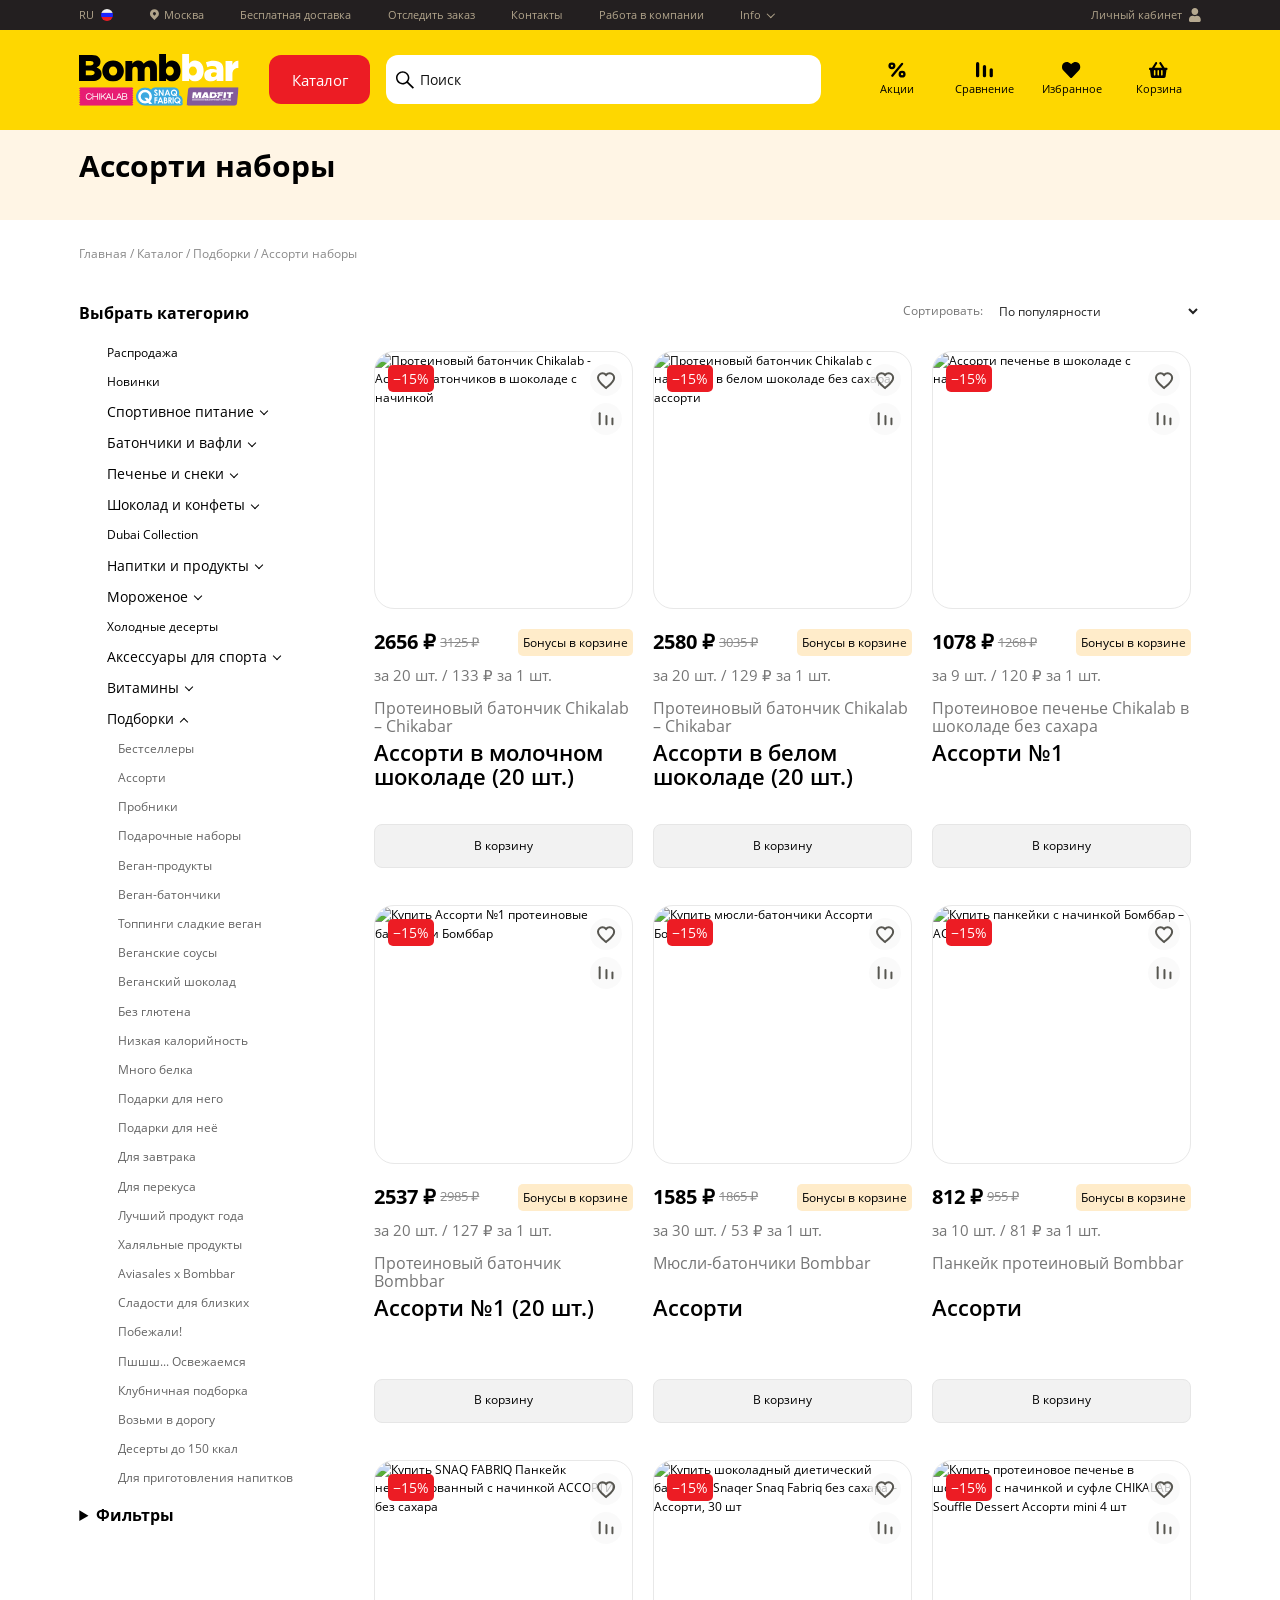
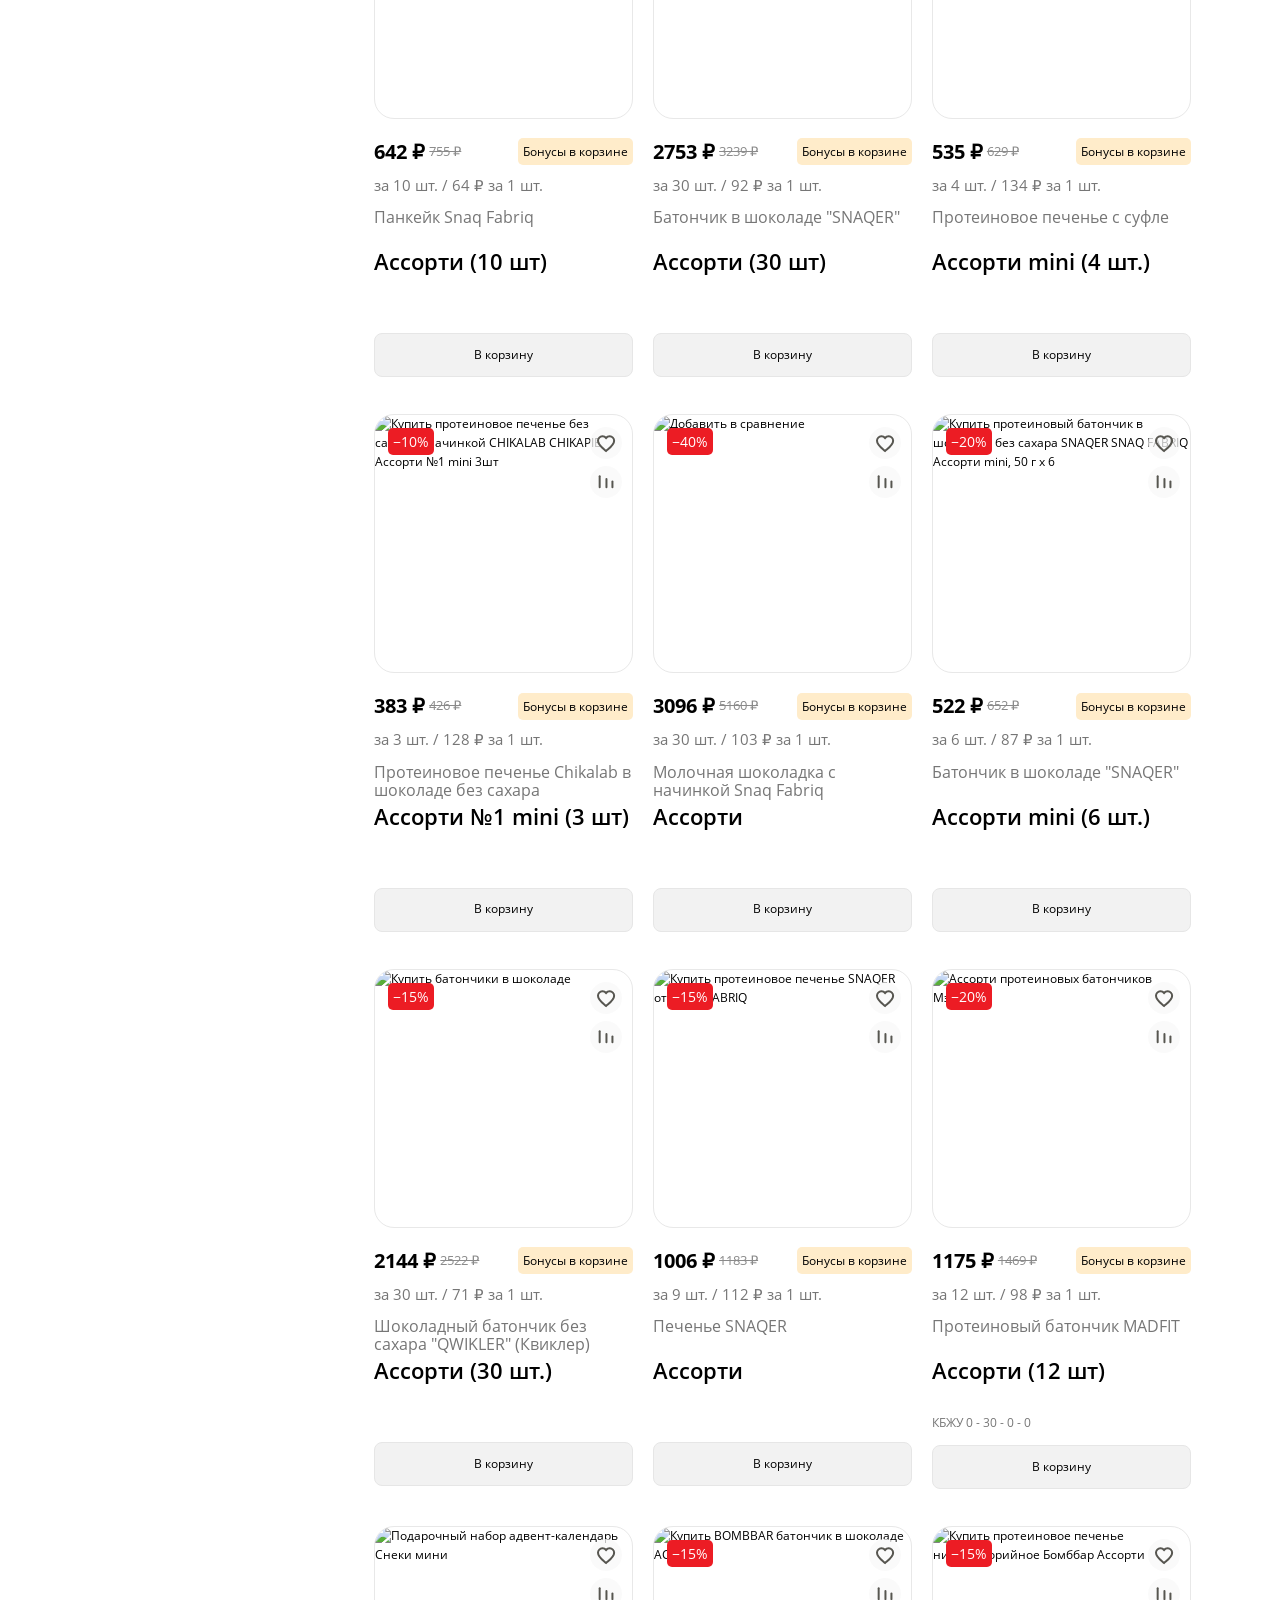
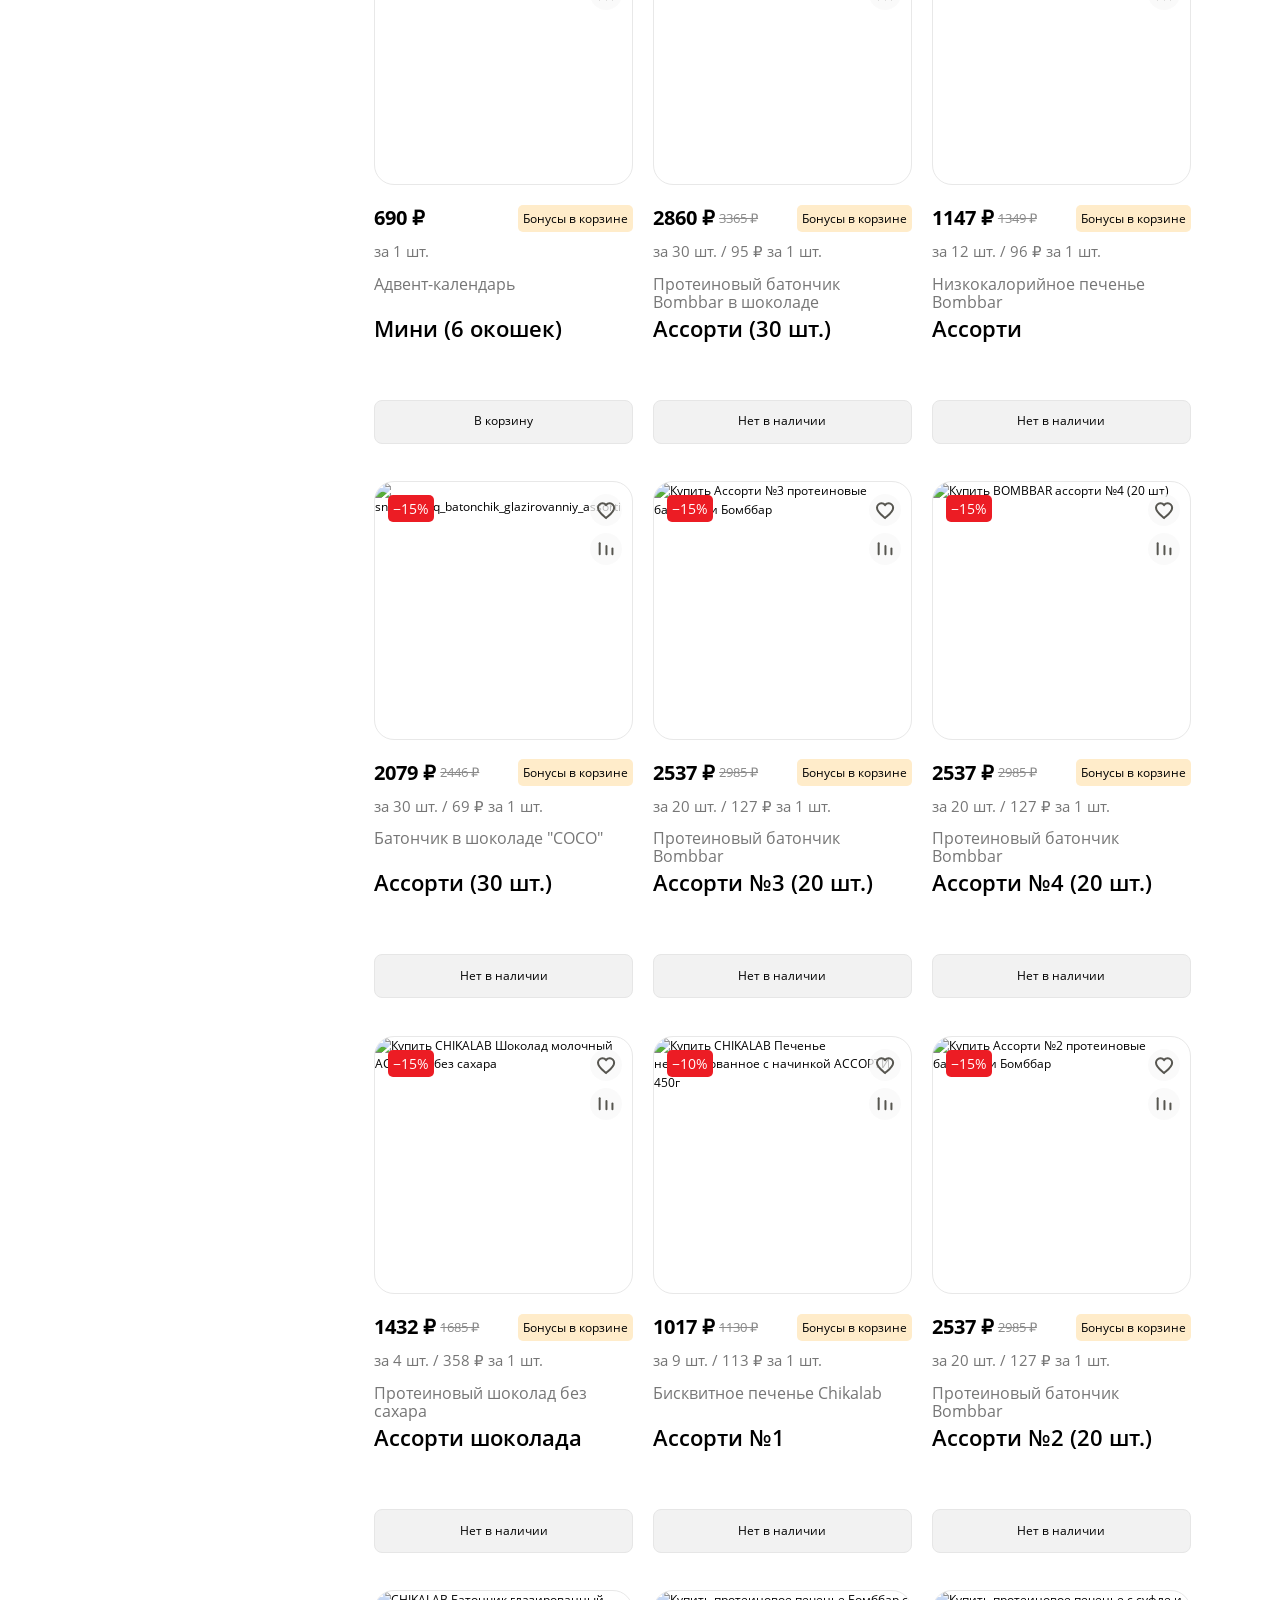
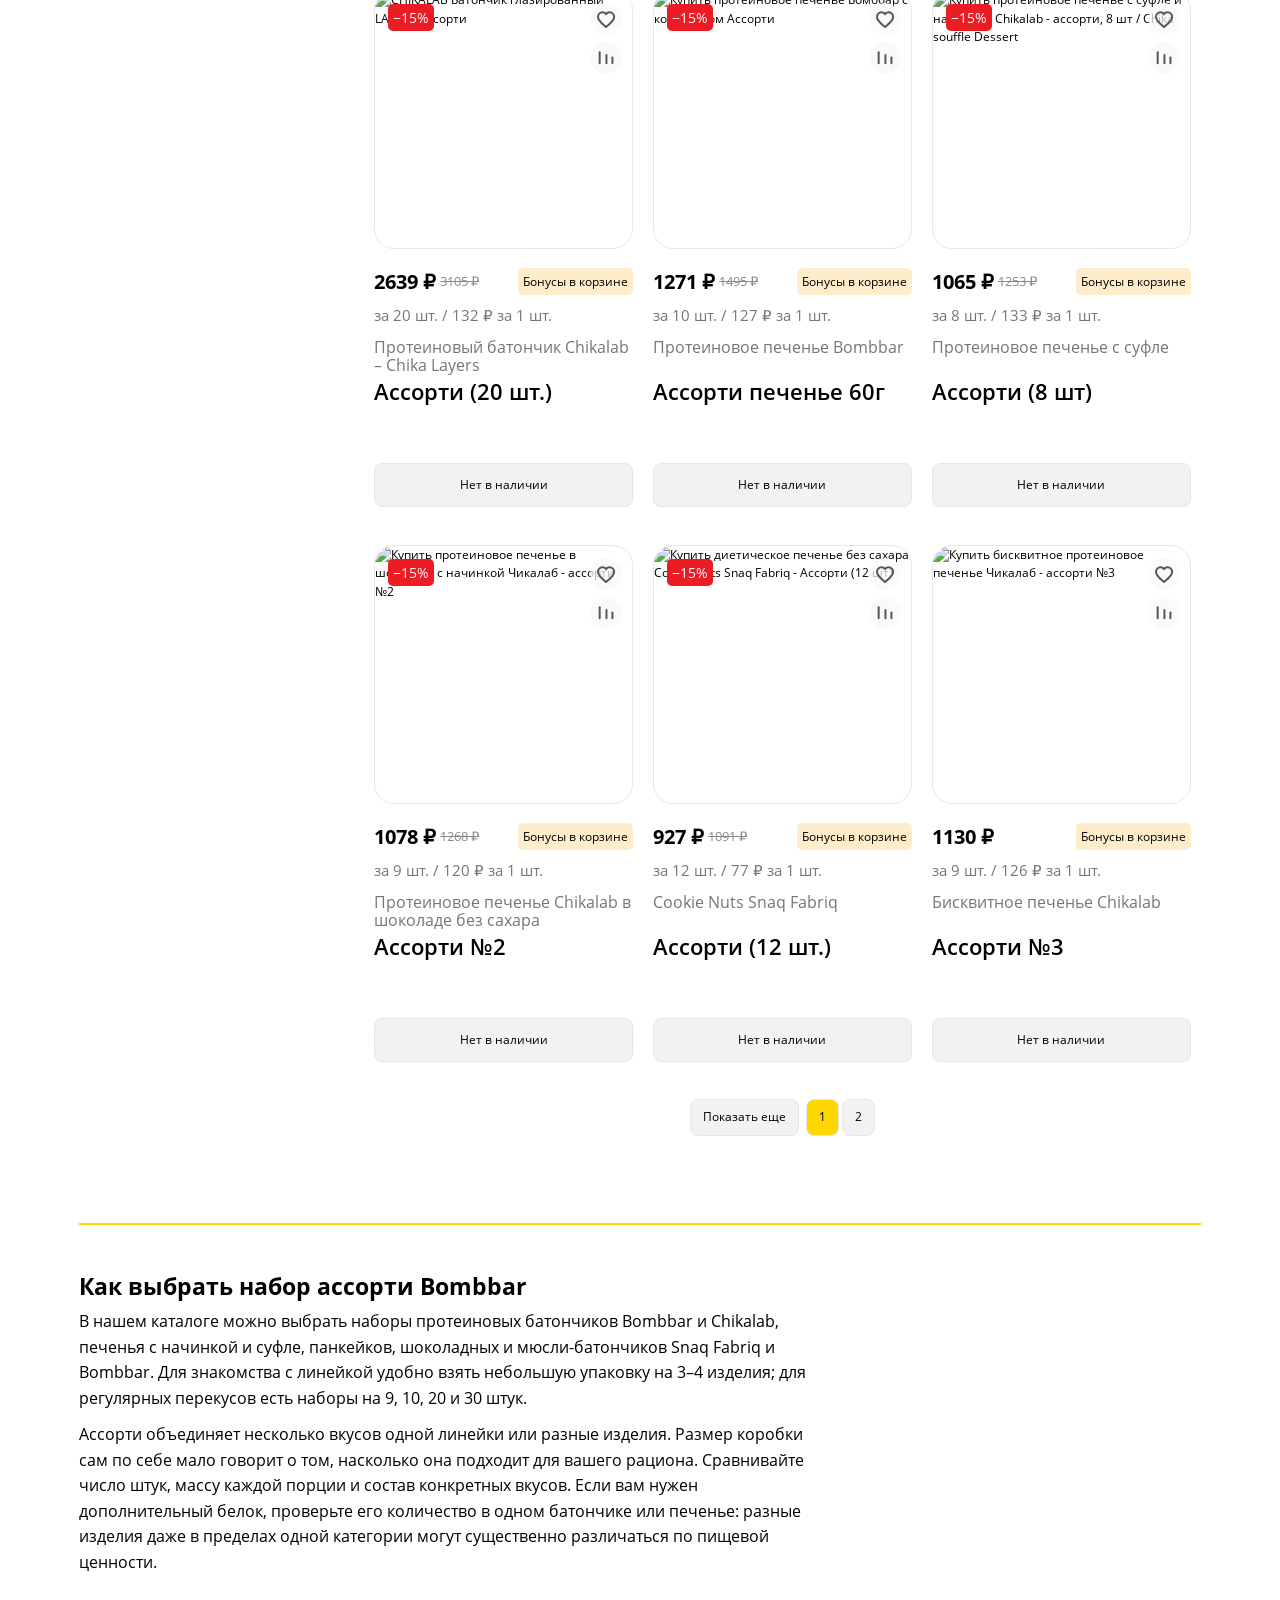
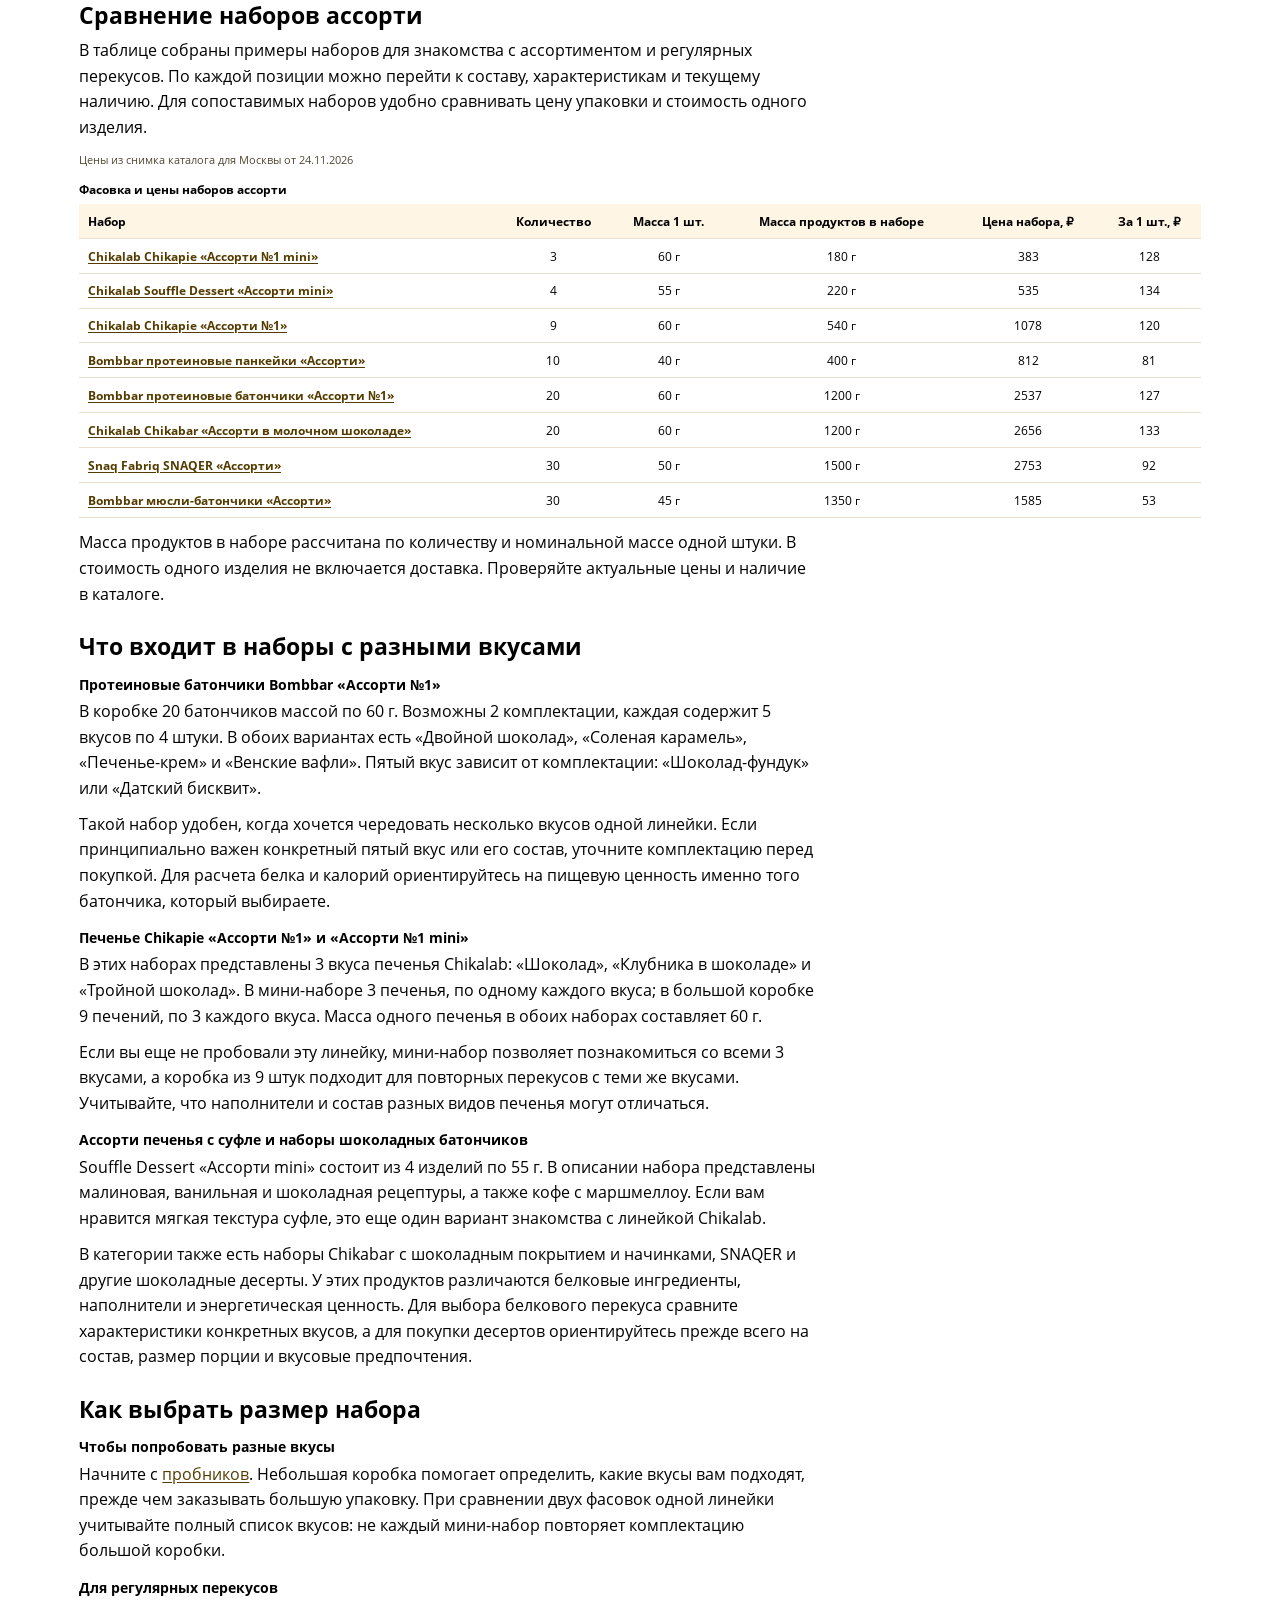
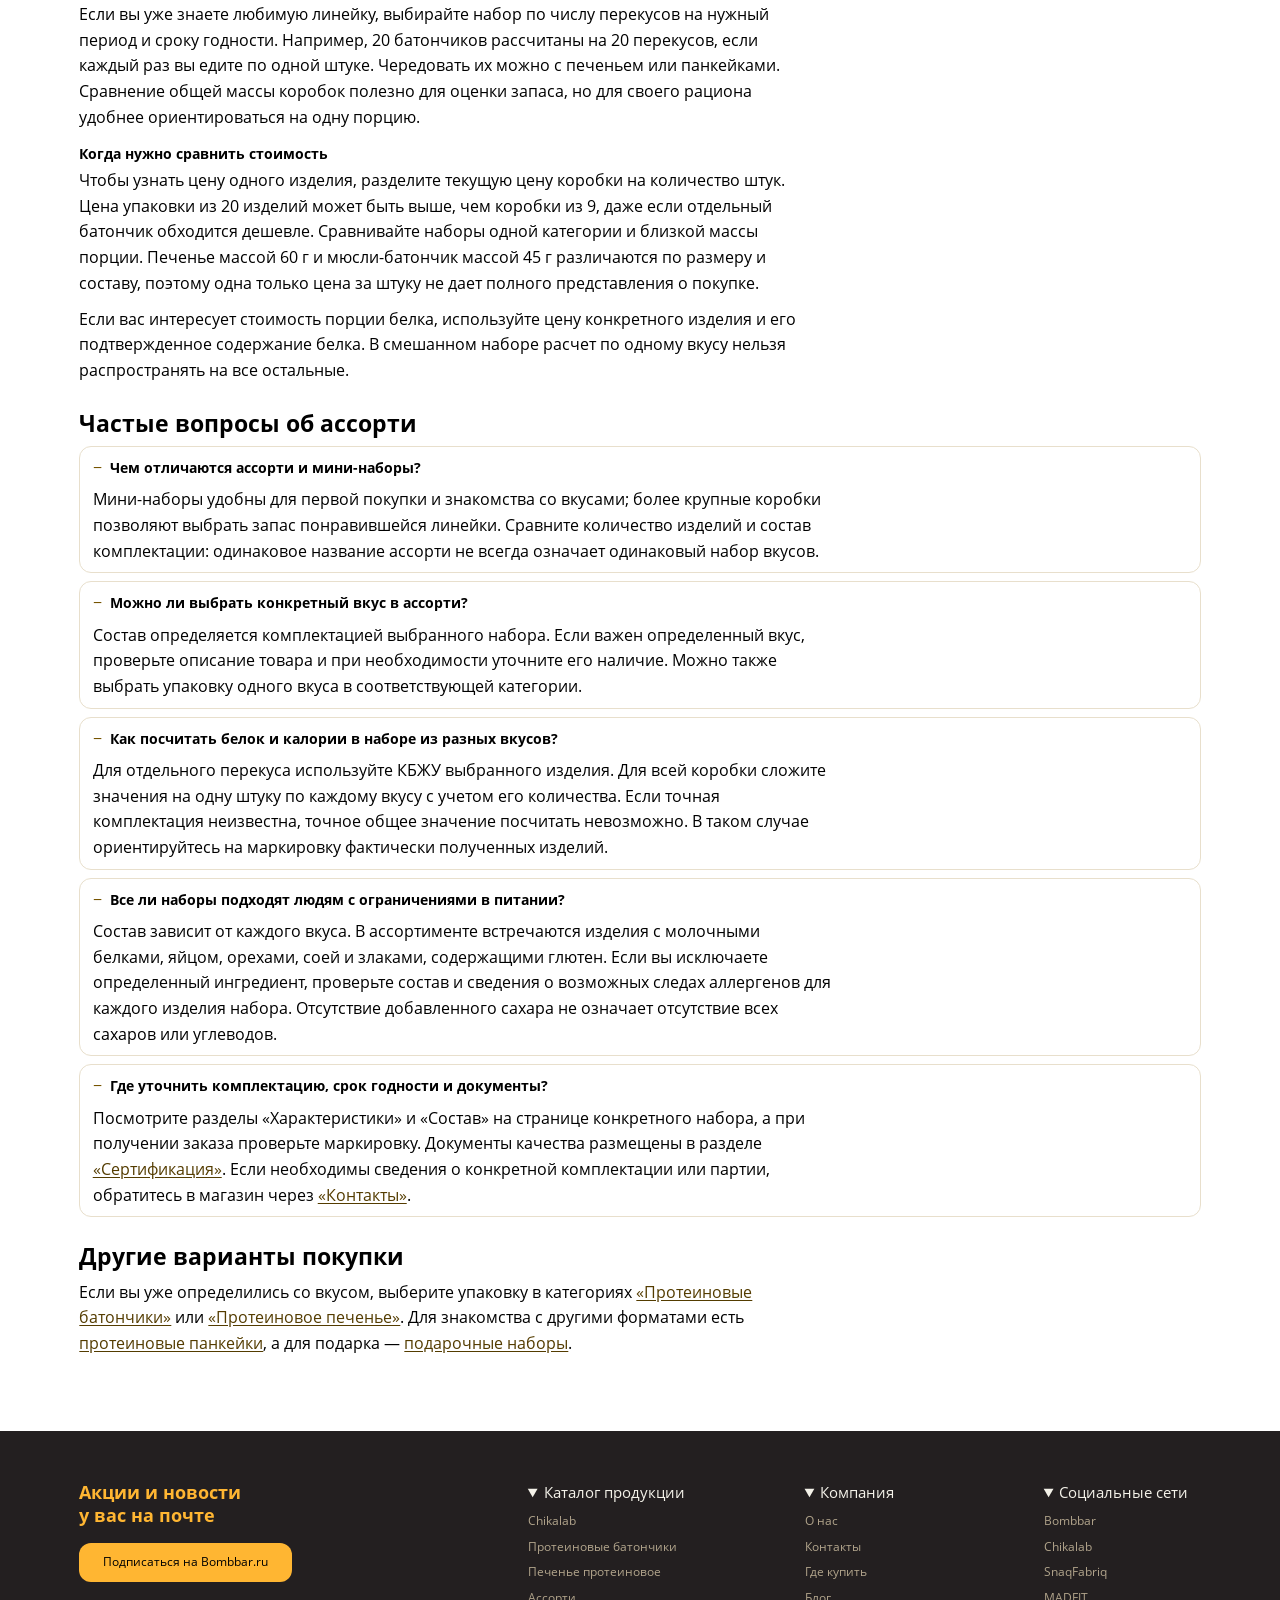
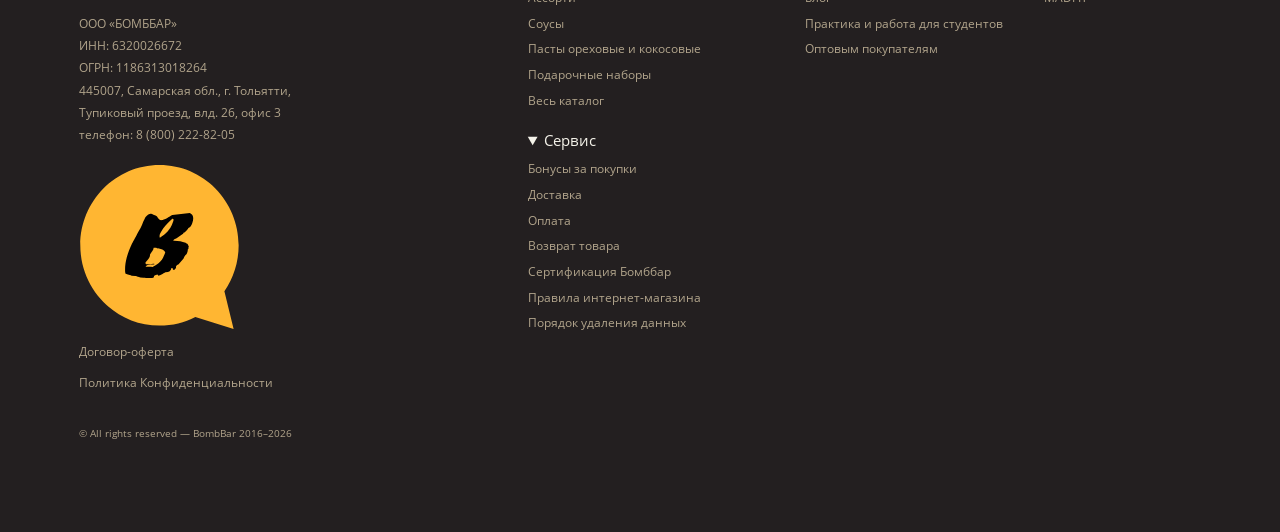
==== commit 0da49d0c: "Use available shop icon for the sports nutrition category" ====
--- a/docs/assorti/index.html
+++ b/docs/assorti/index.html
@@ -56,7 +56,7 @@
       </nav>
     </div>
   </div>
-</header><main><section class="hero compact"><div class="wrap"><h1>Ассорти наборы</h1></div></section><nav aria-label="Хлебные крошки" class="wrap breadcrumbs"><a href="https://www.bombbar.ru/">Главная</a> / <a href="https://www.bombbar.ru/catalog">Каталог</a> / <a href="https://www.bombbar.ru/catalog/podborki">Подборки</a> / Ассорти наборы</nav><section class="wrap catalog" data-original="https://www.bombbar.ru/catalog/podborki/assorti"><aside class="sidebar"><details class="category-nav" open><summary>Выбрать категорию</summary><ul><li><img class="category-icon" src="https://www.cpanel.bombbar.ru/uploads/pictures/shop/shop_category/shop_category_image_1_38.png" alt="" width="16" height="16" loading="lazy"><a href="https://www.bombbar.ru/catalog/tovari-po-akcii">Распродажа</a></li><li><img class="category-icon" src="https://www.cpanel.bombbar.ru/uploads/pictures/shop/shop_category/shop_category_image_1_149.svg" alt="" width="16" height="16" loading="lazy"><a href="https://www.bombbar.ru/catalog/novinki">Новинки</a></li><li><details><summary><img class="category-icon" src="https://www.cpanel.bombbar.ru/uploads/pictures/shop/shop_category/shop_category_image_1_165.svg" alt="" width="16" height="16" loading="lazy"><a href="https://www.bombbar.ru/catalog/bombbar_pro_sportivnoe_pitanie">Спортивное питание</a></summary><ul><li><a href="https://www.bombbar.ru/catalog/bombbar_pro_sportivnoe_pitanie/proteinovie_kokteyli">Протеин</a></li><li><a href="https://www.bombbar.ru/catalog/bombbar_pro_sportivnoe_pitanie/proteinovie_kokteyli/portsionniy_protein">Порционный протеин</a></li><li><a href="https://www.bombbar.ru/catalog/bombbar_pro_sportivnoe_pitanie/proteinovie_kokteyli/proteinoviy_kokteyl_chikalab">Коктейль витаминно-минеральный</a></li><li><a href="https://www.bombbar.ru/catalog/bombbar_pro_sportivnoe_pitanie/proteinovie_kokteyli/proteinovie_kokteyli_900g">Сывороточный протеин</a></li><li><a href="https://www.bombbar.ru/catalog/bombbar_pro_sportivnoe_pitanie/proteinovie_kokteyli/izolyati">Изоляты</a></li><li><a href="https://www.bombbar.ru/catalog/bombbar_pro_sportivnoe_pitanie/proteinovie_kokteyli/Whey_protein">Whey Protein</a></li><li><a href="https://www.bombbar.ru/catalog/bombbar_pro_sportivnoe_pitanie/proteinovie_kokteyli/mnogokomponentniy_protein">Многокомпонентный протеин</a></li><li><a href="https://www.bombbar.ru/catalog/bombbar_pro_sportivnoe_pitanie/proteinovie_kokteyli/kazeinoviy_protein">Казеиновый протеин</a></li><li><a href="https://www.bombbar.ru/catalog/bombbar_pro_sportivnoe_pitanie/proteinovie_kokteyli/holodnie_proteinovie_kokteyli">Холодные протеиновые коктейли</a></li><li><a href="https://www.bombbar.ru/catalog/bombbar_pro_sportivnoe_pitanie/energeticheskie_geli">Энергетические гели</a></li><li><a href="https://www.bombbar.ru/catalog/bombbar_pro_sportivnoe_pitanie/geyneri_bombbar_pro">Гейнеры Pro</a></li><li><a href="https://www.bombbar.ru/catalog/bombbar_pro_sportivnoe_pitanie/pishevie_dobavki_bombbar_pro">Пищевые добавки Pro</a></li><li><a href="https://www.bombbar.ru/catalog/bombbar_pro_sportivnoe_pitanie/kontsentrati_napitkov_pro">Концентраты напитков Pro</a></li><li><a href="https://www.bombbar.ru/catalog/bombbar_pro_sportivnoe_pitanie/izotonik_pro">Изотоник Pro</a></li><li><a href="https://www.bombbar.ru/catalog/bombbar_pro_sportivnoe_pitanie/kollagen_pro">Коллаген Pro</a></li><li><a href="https://www.bombbar.ru/catalog/bombbar_pro_sportivnoe_pitanie/kreatin_pro">Креатин Pro</a></li><li><a href="https://www.bombbar.ru/catalog/bombbar_pro_sportivnoe_pitanie/predtrenirovochniy_kompleks_pro">Предтренировочный комплекс Pro</a></li><li><a href="https://www.bombbar.ru/catalog/bombbar_pro_sportivnoe_pitanie/aminokisloti">Аминокислоты</a></li><li><a href="https://www.bombbar.ru/catalog/bombbar_pro_sportivnoe_pitanie/aminokisloti/arginin_pro">Аргинин Pro</a></li><li><a href="https://www.bombbar.ru/catalog/bombbar_pro_sportivnoe_pitanie/aminokisloti/bcaa_pro">BCAA Pro</a></li><li><a href="https://www.bombbar.ru/catalog/bombbar_pro_sportivnoe_pitanie/aminokisloti/glyutamin_pro">Глютамин Pro</a></li><li><a href="https://www.bombbar.ru/catalog/bombbar_pro_sportivnoe_pitanie/aminokisloti/tsitrullin_pro">Цитруллин Pro</a></li><li><a href="https://www.bombbar.ru/catalog/bombbar_pro_sportivnoe_pitanie/aminokisloti/eaa_pro">EAA Pro</a></li><li><a href="https://www.bombbar.ru/catalog/bombbar_pro_sportivnoe_pitanie/aminokisloti/amino_energy_pro">Amino Energy Pro</a></li><li><a href="https://www.bombbar.ru/catalog/bombbar_pro_sportivnoe_pitanie/aminokisloti/beta_alanin_pro">Бета-аланин Pro</a></li></ul></details></li><li><details><summary><img class="category-icon" src="https://www.cpanel.bombbar.ru/uploads/pictures/shop/shop_category/shop_category_image_0.svg" alt="" width="16" height="16" loading="lazy"><a href="https://www.bombbar.ru/catalog/batonchiki_vafli">Батончики и вафли</a></summary><ul><li><a href="../protein-bars/">Протеиновые батончики</a></li><li><a href="https://www.bombbar.ru/catalog/batonchiki_vafli/proteinovie_batonchiki/proteinovie_batonchiki_bez_sahara">Батончики протеиновые Bombbar 60г</a></li><li><a href="https://www.bombbar.ru/catalog/batonchiki_vafli/proteinovie_batonchiki/proteinovie_batonchiki_shokolade">Chikabar (Чикабар)</a></li><li><a href="https://www.bombbar.ru/catalog/batonchiki_vafli/proteinovie_batonchiki/proteinovie_batonchiki_chikalab_chika_layers">Chika Layers (Чика Лейерс)</a></li><li><a href="https://www.bombbar.ru/catalog/batonchiki_vafli/proteinovie_batonchiki/proteinovie-batonchiki-bombbar-v-shokolade-bez-sahara-40g">Батончики Bombbar 40г в шоколаде</a></li><li><a href="https://www.bombbar.ru/catalog/batonchiki_vafli/proteinovie_batonchiki/proteinovie_batonchiki_nugoy">Протеиновые батончики с нугой</a></li><li><a href="https://www.bombbar.ru/catalog/batonchiki_vafli/proteinovie_batonchiki/batonchiki_bombbar_pro_dubai">Батончики Bombbar Pro Dubai</a></li><li><a href="https://www.bombbar.ru/catalog/batonchiki_vafli/proteinovie_batonchiki/batonchiki_madfit">Батончики MadFit</a></li><li><a href="https://www.bombbar.ru/catalog/batonchiki_vafli/vafli_bez_sahara">Вафли</a></li><li><a href="https://www.bombbar.ru/catalog/batonchiki_vafli/vafli_bez_sahara/vafli_shokolade_bez_sahara">Вафли в шоколаде</a></li><li><a href="https://www.bombbar.ru/catalog/batonchiki_vafli/vafli_bez_sahara/vafli_bez_glyutena">Вафли без глютена</a></li><li><a href="https://www.bombbar.ru/catalog/batonchiki_vafli/vafli_bez_sahara/proteinovie_vafli_bez_sahara">Протеиновые вафли</a></li><li><a href="https://www.bombbar.ru/catalog/batonchiki_vafli/batonchiki_myusli">Батончики-мюсли</a></li><li><a href="https://www.bombbar.ru/catalog/batonchiki_vafli/batonchiki_myusli/batonchiki_myusli_bombbar">Батончики-мюсли Bombbar</a></li><li><a href="https://www.bombbar.ru/catalog/batonchiki_vafli/batonchiki_myusli/batonchiki_myusli_snaq_fabriq">Батончики-мюсли Snaq Fabriq</a></li><li><a href="https://www.bombbar.ru/catalog/batonchiki_vafli/vegan_batonchiki">Веган-батончики</a></li><li><a href="https://www.bombbar.ru/catalog/batonchiki_vafli/shokoladnie_batonchiki">Шоколадные батончики</a></li><li><a href="https://www.bombbar.ru/catalog/batonchiki_vafli/dieticheskie_batonchiki">Диетические батончики</a></li><li><a href="https://www.bombbar.ru/catalog/batonchiki_vafli/batonchiki_bombbar">Батончики Bombbar</a></li><li><a href="https://www.bombbar.ru/catalog/batonchiki_vafli/batonchiki_chikalab">Батончики Chikalab</a></li><li><a href="https://www.bombbar.ru/catalog/batonchiki_vafli/batonchiki_snaq_fabriq">Батончики Snaq Fabriq</a></li></ul></details></li><li><details><summary><img class="category-icon" src="https://www.cpanel.bombbar.ru/uploads/pictures/shop/shop_category/shop_category_image_0.svg" alt="" width="16" height="16" loading="lazy"><a href="https://www.bombbar.ru/catalog/pechene_pankeyki">Печенье и снеки</a></summary><ul><li><a href="../protein-cookies/">Протеиновое печенье</a></li><li><a href="https://www.bombbar.ru/catalog/pechene_pankeyki/pechene_proteinovoe/fitnes_pechene">Овсяное фитнес печенье</a></li><li><a href="https://www.bombbar.ru/catalog/pechene_pankeyki/pechene_proteinovoe/proteinovoe_pechene_60g">Печенье с коллагеном</a></li><li><a href="https://www.bombbar.ru/catalog/pechene_pankeyki/pechene_proteinovoe/nizkokaloriynoe_proteinovoe_pechene_40g">Печенье диетическое низкокалорийное</a></li><li><a href="https://www.bombbar.ru/catalog/pechene_pankeyki/pechene_proteinovoe/proteinovoe_pechene_shokolade">Chikapie (Чикапай)</a></li><li><a href="https://www.bombbar.ru/catalog/pechene_pankeyki/pechene_proteinovoe/proteinovoe-bizkvitnoe-pechenie-chikalab-bez-chokolada">Chika Biscuit (Бисквитное печенье)</a></li><li><a href="https://www.bombbar.ru/catalog/pechene_pankeyki/pechene_proteinovoe/pechene_sufle">Печенье суфле (Souffle Dessert)</a></li><li><a href="https://www.bombbar.ru/catalog/pechene_pankeyki/pechene_proteinovoe/orehovoe_pechene_snaq_fabriq">Печенье Cookie Nuts</a></li><li><a href="https://www.bombbar.ru/catalog/pechene_pankeyki/pechene_proteinovoe/pechene_snaqer">Печенье Snaqer</a></li><li><a href="https://www.bombbar.ru/catalog/pechene_pankeyki/pankeyki_nachinkoy">Панкейки с начинкой</a></li><li><a href="https://www.bombbar.ru/catalog/pechene_pankeyki/pankeyki_nachinkoy/pankeyki_proteinovye_bombbar">Протеиновые панкейки</a></li><li><a href="https://www.bombbar.ru/catalog/pechene_pankeyki/pankeyki_nachinkoy/pankeyki_snaq_fabriq">Панкейки Snaq Fabriq</a></li><li><a href="https://www.bombbar.ru/catalog/pechene_pankeyki/proteinoviy_brauni">Протеиновый брауни</a></li><li><a href="https://www.bombbar.ru/catalog/pechene_pankeyki/nizkokaloriynoe_pechene">Низкокалорийное печенье и десерты</a></li><li><a href="https://www.bombbar.ru/catalog/pechene_pankeyki/shokoladnoe_pechene">Шоколадное печенье</a></li><li><a href="https://www.bombbar.ru/catalog/pechene_pankeyki/chipsi">Полезные чипсы и кукурузные палочки</a></li><li><a href="https://www.bombbar.ru/catalog/pechene_pankeyki/chipsi/chipsi_nizkokaloriynie">Низкокалорийные чипсы Snaq Fabriq</a></li><li><a href="https://www.bombbar.ru/catalog/pechene_pankeyki/chipsi/chipsi_proteinovie">Протеиновые чипсы</a></li><li><a href="https://www.bombbar.ru/catalog/pechene_pankeyki/proteinovie_suhariki">Протеиновые сухарики</a></li></ul></details></li><li><details><summary><img class="category-icon" src="https://www.cpanel.bombbar.ru/uploads/pictures/shop/shop_category/shop_category_image_1_39.svg" alt="" width="16" height="16" loading="lazy"><a href="https://www.bombbar.ru/catalog/naturalniy-shokolad-bez-sahara-proteinoviy">Шоколад и конфеты</a></summary><ul><li><a href="https://www.bombbar.ru/catalog/naturalniy-shokolad-bez-sahara-proteinoviy/konfeti_bez_sahara">Конфеты без сахара</a></li><li><a href="https://www.bombbar.ru/catalog/naturalniy-shokolad-bez-sahara-proteinoviy/molochniy_shokolad_bez_sahara">Молочный шоколад</a></li><li><a href="https://www.bombbar.ru/catalog/naturalniy-shokolad-bez-sahara-proteinoviy/beliy_shokolad_bez_sahara">Белый шоколад</a></li><li><a href="https://www.bombbar.ru/catalog/naturalniy-shokolad-bez-sahara-proteinoviy/temniy_shokolad_bez_sahara">Тёмный шоколад</a></li><li><a href="https://www.bombbar.ru/catalog/naturalniy-shokolad-bez-sahara-proteinoviy/shokoladnie_drazhe">Драже в шоколаде</a></li><li><a href="https://www.bombbar.ru/catalog/naturalniy-shokolad-bez-sahara-proteinoviy/shokoladnie_drazhe/drazhe_molochnom_shokolade">Драже в молочном шоколаде</a></li><li><a href="https://www.bombbar.ru/catalog/naturalniy-shokolad-bez-sahara-proteinoviy/shokoladnie_drazhe/drazhe_belom_shokolade">Драже в белом шоколаде</a></li><li><a href="https://www.bombbar.ru/catalog/naturalniy-shokolad-bez-sahara-proteinoviy/shokoladnie_drazhe/drazhe_temnom_shokolade">Драже в тёмном шоколаде</a></li><li><a href="https://www.bombbar.ru/catalog/naturalniy-shokolad-bez-sahara-proteinoviy/shokoladnie_drazhe/drazhe_snaq_fabriq">Драже Snaq Fabriq</a></li><li><a href="https://www.bombbar.ru/catalog/naturalniy-shokolad-bez-sahara-proteinoviy/molochniy_shokolad_bez_sahara_nachinkoy">Молочный шоколад без сахара с начинкой</a></li></ul></details></li><li><img class="category-icon" src="https://www.cpanel.bombbar.ru/uploads/pictures/shop/shop_category/shop_category_image_0.svg" alt="" width="16" height="16" loading="lazy"><a href="https://www.bombbar.ru/catalog/dubai_collection">Dubai Collection</a></li><li><details><summary><img class="category-icon" src="https://www.cpanel.bombbar.ru/uploads/pictures/shop/shop_category/shop_category_image_0.svg" alt="" width="16" height="16" loading="lazy"><a href="https://www.bombbar.ru/catalog/napitki">Напитки и продукты</a></summary><ul><li><a href="https://www.bombbar.ru/catalog/napitki/proteinovoe_moloko">Протеиновое молоко</a></li><li><a href="https://www.bombbar.ru/catalog/napitki/proteinovie_molochnie_kokteyli">Протеиновые молочные коктейли</a></li><li><a href="https://www.bombbar.ru/catalog/napitki/superfood">SuperFood</a></li><li><a href="https://www.bombbar.ru/catalog/napitki/proteinovaya_voda">Протеиновая вода</a></li><li><a href="https://www.bombbar.ru/catalog/napitki/vitaminizirovannaya_voda">Витаминизированная вода</a></li><li><a href="https://www.bombbar.ru/catalog/napitki/limonad_vitaminizirovanniy">Лимонад витаминизированный</a></li><li><a href="https://www.bombbar.ru/catalog/napitki/kofe_zernah">Кофе в зернах</a></li><li><a href="https://www.bombbar.ru/catalog/napitki/sladkie-sousi-toppingi">Топпинги и соусы</a></li><li><a href="https://www.bombbar.ru/catalog/napitki/sladkie-sousi-toppingi/sousi">Соусы</a></li><li><a href="https://www.bombbar.ru/catalog/napitki/sladkie-sousi-toppingi/toppingi-sladkie-bombbar">Топпинги низкокалорийные</a></li><li><a href="https://www.bombbar.ru/catalog/napitki/sladkie-sousi-toppingi/sousi_sladkie">Соусы сладкие</a></li><li><a href="https://www.bombbar.ru/catalog/napitki/sladkie-sousi-toppingi/toppingi_proteinovie">Топпинги протеиновые</a></li><li><a href="https://www.bombbar.ru/catalog/napitki/pasti_orehovie_kokosovie">Пасты</a></li><li><a href="https://www.bombbar.ru/catalog/napitki/smesi_dlya_vipechki_bombbar">Смеси для выпечки</a></li><li><a href="https://www.bombbar.ru/catalog/napitki/kollagen-napitok">Коллагеновые напитки</a></li><li><a href="https://www.bombbar.ru/catalog/napitki/energeticheskie_napitki">Энергетические напитки</a></li><li><a href="https://www.bombbar.ru/catalog/napitki/shoti">L-carnitine</a></li><li><a href="https://www.bombbar.ru/catalog/napitki/shoti_guarana">Guarana</a></li><li><a href="https://www.bombbar.ru/catalog/napitki/izotonik">Изотоник</a></li><li><a href="https://www.bombbar.ru/catalog/napitki/sportivnie_shoti">Спортивные шоты</a></li><li><a href="https://www.bombbar.ru/catalog/napitki/suhie_smesi_kontsentrati">Сухие смеси и концентраты</a></li><li><a href="https://www.bombbar.ru/catalog/napitki/proteinovoe_pivo">Протеиновое пиво</a></li></ul></details></li><li><details><summary><img class="category-icon" src="https://www.cpanel.bombbar.ru/uploads/pictures/shop/shop_category/shop_category_image_1_47.svg" alt="" width="16" height="16" loading="lazy"><a href="https://www.bombbar.ru/catalog/ice-cream-protein">Мороженое</a></summary><ul><li><a href="https://www.bombbar.ru/catalog/ice-cream-protein/morozhenoe_stakanchik_proteinovoe_bez_sahara">Стаканчик</a></li><li><a href="https://www.bombbar.ru/catalog/ice-cream-protein/semeynoe_morozhenoe_bez_sahara">Семейное</a></li><li><a href="https://www.bombbar.ru/catalog/ice-cream-protein/morozhenoe_eskimo_proteinovoe_bez_sahara">Эскимо</a></li><li><a href="https://www.bombbar.ru/catalog/ice-cream-protein/morozhenoe_stakanchik_nizkokaloriynoe_bez_sahara">Низкокалорийное</a></li></ul></details></li><li><img class="category-icon" src="https://www.cpanel.bombbar.ru/uploads/pictures/shop/shop_category/shop_category_image_0.svg" alt="" width="16" height="16" loading="lazy"><a href="https://www.bombbar.ru/catalog/holodnie_deserti">Холодные десерты</a></li><li><details><summary><img class="category-icon" src="https://www.cpanel.bombbar.ru/uploads/pictures/shop/shop_category/shop_category_image_0.svg" alt="" width="16" height="16" loading="lazy"><a href="https://www.bombbar.ru/catalog/aksessuari_dlya_sporta">Аксессуары для спорта</a></summary><ul><li><a href="https://www.bombbar.ru/catalog/aksessuari_dlya_sporta/aksessuari">Шейкеры для спортивного питания</a></li><li><a href="https://www.bombbar.ru/catalog/aksessuari_dlya_sporta/sportivnie_polotentsa">Спортивные полотенца</a></li><li><a href="https://www.bombbar.ru/catalog/aksessuari_dlya_sporta/water_bottles">Бутылки для воды</a></li></ul></details></li><li><details><summary><img class="category-icon" src="https://www.cpanel.bombbar.ru/uploads/pictures/shop/shop_category/shop_category_image_0.svg" alt="" width="16" height="16" loading="lazy"><a href="https://www.bombbar.ru/catalog/vitamini_minerali">Витамины</a></summary><ul><li><a href="https://www.bombbar.ru/catalog/vitamini_minerali/vitaminno_mineralnie_kompleksi_sport">Спортивные витамины и добавки</a></li><li><a href="https://www.bombbar.ru/catalog/vitamini_minerali/vitamini_dlya_kozhi_volos_nogtey">Витамины для красоты</a></li><li><a href="https://www.bombbar.ru/catalog/vitamini_minerali/vitamini_dlya_serdtsa_sosudov">Витамины для сердечно-сосудистой системы</a></li><li><a href="https://www.bombbar.ru/catalog/vitamini_minerali/vitamini_dlya_sustavov">Витамины для костей и суставов</a></li><li><a href="https://www.bombbar.ru/catalog/vitamini_minerali/vitamini_dlya_immuniteta">Витамины для иммунитета</a></li><li><a href="https://www.bombbar.ru/catalog/vitamini_minerali/antioksidanti">Антиоксиданты</a></li><li><a href="https://www.bombbar.ru/catalog/vitamini_minerali/vitamini_dlya_pamyati_raboti_mozga">Витамины для улучшения памяти и работы мозга</a></li><li><a href="https://www.bombbar.ru/catalog/vitamini_minerali/nervnaya_sistema">Витамины для нервной системы</a></li><li><a href="https://www.bombbar.ru/catalog/vitamini_minerali/son">Добавки и витамины для нормализации сна</a></li><li><a href="https://www.bombbar.ru/catalog/vitamini_minerali/zhkt">Витамины для ЖКТ</a></li><li><a href="https://www.bombbar.ru/catalog/vitamini_minerali/energiya">Энергия</a></li><li><a href="https://www.bombbar.ru/catalog/vitamini_minerali/pohudenie">Спортивные добавки и витамины для похудения</a></li><li><a href="https://www.bombbar.ru/catalog/vitamini_minerali/jirosjigatel_bombbar_pro_lipo">Жиросжигатели</a></li></ul></details></li><li><details open><summary><img class="category-icon" src="https://www.cpanel.bombbar.ru/uploads/pictures/shop/shop_category/shop_category_image_0.svg" alt="" width="16" height="16" loading="lazy"><a href="https://www.bombbar.ru/catalog/podborki">Подборки</a></summary><ul><li><a href="https://www.bombbar.ru/catalog/podborki/bestsellers">Бестселлеры</a></li><li><a href="../assorti/">Ассорти</a></li><li><a href="https://www.bombbar.ru/catalog/podborki/assorti_mini">Пробники</a></li><li><a href="https://www.bombbar.ru/catalog/podborki/podarochnie_nabori">Подарочные наборы</a></li><li><a href="https://www.bombbar.ru/catalog/podborki/vegan">Веган-продукты</a></li><li><a href="https://www.bombbar.ru/catalog/podborki/vegan/proteinovie_batonchiki_vegan">Веган-батончики</a></li><li><a href="https://www.bombbar.ru/catalog/podborki/vegan/toppingi_sladkie_vegan">Топпинги сладкие веган</a></li><li><a href="https://www.bombbar.ru/catalog/podborki/vegan/vegan_sousi">Веганские соусы</a></li><li><a href="https://www.bombbar.ru/catalog/podborki/vegan/vegan_shokolad_bez_sahara">Веганский шоколад</a></li><li><a href="https://www.bombbar.ru/catalog/podborki/produkti_bez_glyutena">Без глютена</a></li><li><a href="https://www.bombbar.ru/catalog/podborki/lowcalories">Низкая калорийность</a></li><li><a href="https://www.bombbar.ru/catalog/podborki/mnogo_belka">Много белка</a></li><li><a href="https://www.bombbar.ru/catalog/podborki/podarki_dlya_nego">Подарки для него</a></li><li><a href="https://www.bombbar.ru/catalog/podborki/podarki_dlya_nee">Подарки для неё</a></li><li><a href="https://www.bombbar.ru/catalog/podborki/dlya_zavtraka">Для завтрака</a></li><li><a href="https://www.bombbar.ru/catalog/podborki/dlya_perekusa">Для перекуса</a></li><li><a href="https://www.bombbar.ru/catalog/podborki/product-2025">Лучший продукт года</a></li><li><a href="https://www.bombbar.ru/catalog/podborki/halal_products">Халяльные продукты</a></li><li><a href="https://www.bombbar.ru/catalog/podborki/aviasales_bombbar">Aviasales x Bombbar</a></li><li><a href="https://www.bombbar.ru/catalog/podborki/sladosti_dlya_blizkih">Сладости для близких</a></li><li><a href="https://www.bombbar.ru/catalog/podborki/pobezhali">Побежали!</a></li><li><a href="https://www.bombbar.ru/catalog/podborki/pshshshsh_osvezhaemsya">Пшшш... Освежаемся</a></li><li><a href="https://www.bombbar.ru/catalog/podborki/klubnichnaya_podborka">Клубничная подборка</a></li><li><a href="https://www.bombbar.ru/catalog/podborki/vozmi_dorogu">Возьми в дорогу</a></li><li><a href="https://www.bombbar.ru/catalog/podborki/deserti_do_150_kkal">Десерты до 150 ккал</a></li><li><a href="https://www.bombbar.ru/catalog/podborki/napitki_horeca">Для приготовления напитков</a></li></ul></details></li></ul></details>
+</header><main><section class="hero compact"><div class="wrap"><h1>Ассорти наборы</h1></div></section><nav aria-label="Хлебные крошки" class="wrap breadcrumbs"><a href="https://www.bombbar.ru/">Главная</a> / <a href="https://www.bombbar.ru/catalog">Каталог</a> / <a href="https://www.bombbar.ru/catalog/podborki">Подборки</a> / Ассорти наборы</nav><section class="wrap catalog" data-original="https://www.bombbar.ru/catalog/podborki/assorti"><aside class="sidebar"><details class="category-nav" open><summary>Выбрать категорию</summary><ul><li><img class="category-icon" src="https://www.cpanel.bombbar.ru/uploads/pictures/shop/shop_category/shop_category_image_1_38.png" alt="" width="16" height="16" loading="lazy"><a href="https://www.bombbar.ru/catalog/tovari-po-akcii">Распродажа</a></li><li><img class="category-icon" src="https://www.cpanel.bombbar.ru/uploads/pictures/shop/shop_category/shop_category_image_1_149.svg" alt="" width="16" height="16" loading="lazy"><a href="https://www.bombbar.ru/catalog/novinki">Новинки</a></li><li><details><summary><img class="category-icon" src="https://www.cpanel.bombbar.ru/uploads/pictures/shop/shop_category/shop_category_image_0.svg" alt="" width="16" height="16" loading="lazy"><a href="https://www.bombbar.ru/catalog/bombbar_pro_sportivnoe_pitanie">Спортивное питание</a></summary><ul><li><a href="https://www.bombbar.ru/catalog/bombbar_pro_sportivnoe_pitanie/proteinovie_kokteyli">Протеин</a></li><li><a href="https://www.bombbar.ru/catalog/bombbar_pro_sportivnoe_pitanie/proteinovie_kokteyli/portsionniy_protein">Порционный протеин</a></li><li><a href="https://www.bombbar.ru/catalog/bombbar_pro_sportivnoe_pitanie/proteinovie_kokteyli/proteinoviy_kokteyl_chikalab">Коктейль витаминно-минеральный</a></li><li><a href="https://www.bombbar.ru/catalog/bombbar_pro_sportivnoe_pitanie/proteinovie_kokteyli/proteinovie_kokteyli_900g">Сывороточный протеин</a></li><li><a href="https://www.bombbar.ru/catalog/bombbar_pro_sportivnoe_pitanie/proteinovie_kokteyli/izolyati">Изоляты</a></li><li><a href="https://www.bombbar.ru/catalog/bombbar_pro_sportivnoe_pitanie/proteinovie_kokteyli/Whey_protein">Whey Protein</a></li><li><a href="https://www.bombbar.ru/catalog/bombbar_pro_sportivnoe_pitanie/proteinovie_kokteyli/mnogokomponentniy_protein">Многокомпонентный протеин</a></li><li><a href="https://www.bombbar.ru/catalog/bombbar_pro_sportivnoe_pitanie/proteinovie_kokteyli/kazeinoviy_protein">Казеиновый протеин</a></li><li><a href="https://www.bombbar.ru/catalog/bombbar_pro_sportivnoe_pitanie/proteinovie_kokteyli/holodnie_proteinovie_kokteyli">Холодные протеиновые коктейли</a></li><li><a href="https://www.bombbar.ru/catalog/bombbar_pro_sportivnoe_pitanie/energeticheskie_geli">Энергетические гели</a></li><li><a href="https://www.bombbar.ru/catalog/bombbar_pro_sportivnoe_pitanie/geyneri_bombbar_pro">Гейнеры Pro</a></li><li><a href="https://www.bombbar.ru/catalog/bombbar_pro_sportivnoe_pitanie/pishevie_dobavki_bombbar_pro">Пищевые добавки Pro</a></li><li><a href="https://www.bombbar.ru/catalog/bombbar_pro_sportivnoe_pitanie/kontsentrati_napitkov_pro">Концентраты напитков Pro</a></li><li><a href="https://www.bombbar.ru/catalog/bombbar_pro_sportivnoe_pitanie/izotonik_pro">Изотоник Pro</a></li><li><a href="https://www.bombbar.ru/catalog/bombbar_pro_sportivnoe_pitanie/kollagen_pro">Коллаген Pro</a></li><li><a href="https://www.bombbar.ru/catalog/bombbar_pro_sportivnoe_pitanie/kreatin_pro">Креатин Pro</a></li><li><a href="https://www.bombbar.ru/catalog/bombbar_pro_sportivnoe_pitanie/predtrenirovochniy_kompleks_pro">Предтренировочный комплекс Pro</a></li><li><a href="https://www.bombbar.ru/catalog/bombbar_pro_sportivnoe_pitanie/aminokisloti">Аминокислоты</a></li><li><a href="https://www.bombbar.ru/catalog/bombbar_pro_sportivnoe_pitanie/aminokisloti/arginin_pro">Аргинин Pro</a></li><li><a href="https://www.bombbar.ru/catalog/bombbar_pro_sportivnoe_pitanie/aminokisloti/bcaa_pro">BCAA Pro</a></li><li><a href="https://www.bombbar.ru/catalog/bombbar_pro_sportivnoe_pitanie/aminokisloti/glyutamin_pro">Глютамин Pro</a></li><li><a href="https://www.bombbar.ru/catalog/bombbar_pro_sportivnoe_pitanie/aminokisloti/tsitrullin_pro">Цитруллин Pro</a></li><li><a href="https://www.bombbar.ru/catalog/bombbar_pro_sportivnoe_pitanie/aminokisloti/eaa_pro">EAA Pro</a></li><li><a href="https://www.bombbar.ru/catalog/bombbar_pro_sportivnoe_pitanie/aminokisloti/amino_energy_pro">Amino Energy Pro</a></li><li><a href="https://www.bombbar.ru/catalog/bombbar_pro_sportivnoe_pitanie/aminokisloti/beta_alanin_pro">Бета-аланин Pro</a></li></ul></details></li><li><details><summary><img class="category-icon" src="https://www.cpanel.bombbar.ru/uploads/pictures/shop/shop_category/shop_category_image_0.svg" alt="" width="16" height="16" loading="lazy"><a href="https://www.bombbar.ru/catalog/batonchiki_vafli">Батончики и вафли</a></summary><ul><li><a href="../protein-bars/">Протеиновые батончики</a></li><li><a href="https://www.bombbar.ru/catalog/batonchiki_vafli/proteinovie_batonchiki/proteinovie_batonchiki_bez_sahara">Батончики протеиновые Bombbar 60г</a></li><li><a href="https://www.bombbar.ru/catalog/batonchiki_vafli/proteinovie_batonchiki/proteinovie_batonchiki_shokolade">Chikabar (Чикабар)</a></li><li><a href="https://www.bombbar.ru/catalog/batonchiki_vafli/proteinovie_batonchiki/proteinovie_batonchiki_chikalab_chika_layers">Chika Layers (Чика Лейерс)</a></li><li><a href="https://www.bombbar.ru/catalog/batonchiki_vafli/proteinovie_batonchiki/proteinovie-batonchiki-bombbar-v-shokolade-bez-sahara-40g">Батончики Bombbar 40г в шоколаде</a></li><li><a href="https://www.bombbar.ru/catalog/batonchiki_vafli/proteinovie_batonchiki/proteinovie_batonchiki_nugoy">Протеиновые батончики с нугой</a></li><li><a href="https://www.bombbar.ru/catalog/batonchiki_vafli/proteinovie_batonchiki/batonchiki_bombbar_pro_dubai">Батончики Bombbar Pro Dubai</a></li><li><a href="https://www.bombbar.ru/catalog/batonchiki_vafli/proteinovie_batonchiki/batonchiki_madfit">Батончики MadFit</a></li><li><a href="https://www.bombbar.ru/catalog/batonchiki_vafli/vafli_bez_sahara">Вафли</a></li><li><a href="https://www.bombbar.ru/catalog/batonchiki_vafli/vafli_bez_sahara/vafli_shokolade_bez_sahara">Вафли в шоколаде</a></li><li><a href="https://www.bombbar.ru/catalog/batonchiki_vafli/vafli_bez_sahara/vafli_bez_glyutena">Вафли без глютена</a></li><li><a href="https://www.bombbar.ru/catalog/batonchiki_vafli/vafli_bez_sahara/proteinovie_vafli_bez_sahara">Протеиновые вафли</a></li><li><a href="https://www.bombbar.ru/catalog/batonchiki_vafli/batonchiki_myusli">Батончики-мюсли</a></li><li><a href="https://www.bombbar.ru/catalog/batonchiki_vafli/batonchiki_myusli/batonchiki_myusli_bombbar">Батончики-мюсли Bombbar</a></li><li><a href="https://www.bombbar.ru/catalog/batonchiki_vafli/batonchiki_myusli/batonchiki_myusli_snaq_fabriq">Батончики-мюсли Snaq Fabriq</a></li><li><a href="https://www.bombbar.ru/catalog/batonchiki_vafli/vegan_batonchiki">Веган-батончики</a></li><li><a href="https://www.bombbar.ru/catalog/batonchiki_vafli/shokoladnie_batonchiki">Шоколадные батончики</a></li><li><a href="https://www.bombbar.ru/catalog/batonchiki_vafli/dieticheskie_batonchiki">Диетические батончики</a></li><li><a href="https://www.bombbar.ru/catalog/batonchiki_vafli/batonchiki_bombbar">Батончики Bombbar</a></li><li><a href="https://www.bombbar.ru/catalog/batonchiki_vafli/batonchiki_chikalab">Батончики Chikalab</a></li><li><a href="https://www.bombbar.ru/catalog/batonchiki_vafli/batonchiki_snaq_fabriq">Батончики Snaq Fabriq</a></li></ul></details></li><li><details><summary><img class="category-icon" src="https://www.cpanel.bombbar.ru/uploads/pictures/shop/shop_category/shop_category_image_0.svg" alt="" width="16" height="16" loading="lazy"><a href="https://www.bombbar.ru/catalog/pechene_pankeyki">Печенье и снеки</a></summary><ul><li><a href="../protein-cookies/">Протеиновое печенье</a></li><li><a href="https://www.bombbar.ru/catalog/pechene_pankeyki/pechene_proteinovoe/fitnes_pechene">Овсяное фитнес печенье</a></li><li><a href="https://www.bombbar.ru/catalog/pechene_pankeyki/pechene_proteinovoe/proteinovoe_pechene_60g">Печенье с коллагеном</a></li><li><a href="https://www.bombbar.ru/catalog/pechene_pankeyki/pechene_proteinovoe/nizkokaloriynoe_proteinovoe_pechene_40g">Печенье диетическое низкокалорийное</a></li><li><a href="https://www.bombbar.ru/catalog/pechene_pankeyki/pechene_proteinovoe/proteinovoe_pechene_shokolade">Chikapie (Чикапай)</a></li><li><a href="https://www.bombbar.ru/catalog/pechene_pankeyki/pechene_proteinovoe/proteinovoe-bizkvitnoe-pechenie-chikalab-bez-chokolada">Chika Biscuit (Бисквитное печенье)</a></li><li><a href="https://www.bombbar.ru/catalog/pechene_pankeyki/pechene_proteinovoe/pechene_sufle">Печенье суфле (Souffle Dessert)</a></li><li><a href="https://www.bombbar.ru/catalog/pechene_pankeyki/pechene_proteinovoe/orehovoe_pechene_snaq_fabriq">Печенье Cookie Nuts</a></li><li><a href="https://www.bombbar.ru/catalog/pechene_pankeyki/pechene_proteinovoe/pechene_snaqer">Печенье Snaqer</a></li><li><a href="https://www.bombbar.ru/catalog/pechene_pankeyki/pankeyki_nachinkoy">Панкейки с начинкой</a></li><li><a href="https://www.bombbar.ru/catalog/pechene_pankeyki/pankeyki_nachinkoy/pankeyki_proteinovye_bombbar">Протеиновые панкейки</a></li><li><a href="https://www.bombbar.ru/catalog/pechene_pankeyki/pankeyki_nachinkoy/pankeyki_snaq_fabriq">Панкейки Snaq Fabriq</a></li><li><a href="https://www.bombbar.ru/catalog/pechene_pankeyki/proteinoviy_brauni">Протеиновый брауни</a></li><li><a href="https://www.bombbar.ru/catalog/pechene_pankeyki/nizkokaloriynoe_pechene">Низкокалорийное печенье и десерты</a></li><li><a href="https://www.bombbar.ru/catalog/pechene_pankeyki/shokoladnoe_pechene">Шоколадное печенье</a></li><li><a href="https://www.bombbar.ru/catalog/pechene_pankeyki/chipsi">Полезные чипсы и кукурузные палочки</a></li><li><a href="https://www.bombbar.ru/catalog/pechene_pankeyki/chipsi/chipsi_nizkokaloriynie">Низкокалорийные чипсы Snaq Fabriq</a></li><li><a href="https://www.bombbar.ru/catalog/pechene_pankeyki/chipsi/chipsi_proteinovie">Протеиновые чипсы</a></li><li><a href="https://www.bombbar.ru/catalog/pechene_pankeyki/proteinovie_suhariki">Протеиновые сухарики</a></li></ul></details></li><li><details><summary><img class="category-icon" src="https://www.cpanel.bombbar.ru/uploads/pictures/shop/shop_category/shop_category_image_1_39.svg" alt="" width="16" height="16" loading="lazy"><a href="https://www.bombbar.ru/catalog/naturalniy-shokolad-bez-sahara-proteinoviy">Шоколад и конфеты</a></summary><ul><li><a href="https://www.bombbar.ru/catalog/naturalniy-shokolad-bez-sahara-proteinoviy/konfeti_bez_sahara">Конфеты без сахара</a></li><li><a href="https://www.bombbar.ru/catalog/naturalniy-shokolad-bez-sahara-proteinoviy/molochniy_shokolad_bez_sahara">Молочный шоколад</a></li><li><a href="https://www.bombbar.ru/catalog/naturalniy-shokolad-bez-sahara-proteinoviy/beliy_shokolad_bez_sahara">Белый шоколад</a></li><li><a href="https://www.bombbar.ru/catalog/naturalniy-shokolad-bez-sahara-proteinoviy/temniy_shokolad_bez_sahara">Тёмный шоколад</a></li><li><a href="https://www.bombbar.ru/catalog/naturalniy-shokolad-bez-sahara-proteinoviy/shokoladnie_drazhe">Драже в шоколаде</a></li><li><a href="https://www.bombbar.ru/catalog/naturalniy-shokolad-bez-sahara-proteinoviy/shokoladnie_drazhe/drazhe_molochnom_shokolade">Драже в молочном шоколаде</a></li><li><a href="https://www.bombbar.ru/catalog/naturalniy-shokolad-bez-sahara-proteinoviy/shokoladnie_drazhe/drazhe_belom_shokolade">Драже в белом шоколаде</a></li><li><a href="https://www.bombbar.ru/catalog/naturalniy-shokolad-bez-sahara-proteinoviy/shokoladnie_drazhe/drazhe_temnom_shokolade">Драже в тёмном шоколаде</a></li><li><a href="https://www.bombbar.ru/catalog/naturalniy-shokolad-bez-sahara-proteinoviy/shokoladnie_drazhe/drazhe_snaq_fabriq">Драже Snaq Fabriq</a></li><li><a href="https://www.bombbar.ru/catalog/naturalniy-shokolad-bez-sahara-proteinoviy/molochniy_shokolad_bez_sahara_nachinkoy">Молочный шоколад без сахара с начинкой</a></li></ul></details></li><li><img class="category-icon" src="https://www.cpanel.bombbar.ru/uploads/pictures/shop/shop_category/shop_category_image_0.svg" alt="" width="16" height="16" loading="lazy"><a href="https://www.bombbar.ru/catalog/dubai_collection">Dubai Collection</a></li><li><details><summary><img class="category-icon" src="https://www.cpanel.bombbar.ru/uploads/pictures/shop/shop_category/shop_category_image_0.svg" alt="" width="16" height="16" loading="lazy"><a href="https://www.bombbar.ru/catalog/napitki">Напитки и продукты</a></summary><ul><li><a href="https://www.bombbar.ru/catalog/napitki/proteinovoe_moloko">Протеиновое молоко</a></li><li><a href="https://www.bombbar.ru/catalog/napitki/proteinovie_molochnie_kokteyli">Протеиновые молочные коктейли</a></li><li><a href="https://www.bombbar.ru/catalog/napitki/superfood">SuperFood</a></li><li><a href="https://www.bombbar.ru/catalog/napitki/proteinovaya_voda">Протеиновая вода</a></li><li><a href="https://www.bombbar.ru/catalog/napitki/vitaminizirovannaya_voda">Витаминизированная вода</a></li><li><a href="https://www.bombbar.ru/catalog/napitki/limonad_vitaminizirovanniy">Лимонад витаминизированный</a></li><li><a href="https://www.bombbar.ru/catalog/napitki/kofe_zernah">Кофе в зернах</a></li><li><a href="https://www.bombbar.ru/catalog/napitki/sladkie-sousi-toppingi">Топпинги и соусы</a></li><li><a href="https://www.bombbar.ru/catalog/napitki/sladkie-sousi-toppingi/sousi">Соусы</a></li><li><a href="https://www.bombbar.ru/catalog/napitki/sladkie-sousi-toppingi/toppingi-sladkie-bombbar">Топпинги низкокалорийные</a></li><li><a href="https://www.bombbar.ru/catalog/napitki/sladkie-sousi-toppingi/sousi_sladkie">Соусы сладкие</a></li><li><a href="https://www.bombbar.ru/catalog/napitki/sladkie-sousi-toppingi/toppingi_proteinovie">Топпинги протеиновые</a></li><li><a href="https://www.bombbar.ru/catalog/napitki/pasti_orehovie_kokosovie">Пасты</a></li><li><a href="https://www.bombbar.ru/catalog/napitki/smesi_dlya_vipechki_bombbar">Смеси для выпечки</a></li><li><a href="https://www.bombbar.ru/catalog/napitki/kollagen-napitok">Коллагеновые напитки</a></li><li><a href="https://www.bombbar.ru/catalog/napitki/energeticheskie_napitki">Энергетические напитки</a></li><li><a href="https://www.bombbar.ru/catalog/napitki/shoti">L-carnitine</a></li><li><a href="https://www.bombbar.ru/catalog/napitki/shoti_guarana">Guarana</a></li><li><a href="https://www.bombbar.ru/catalog/napitki/izotonik">Изотоник</a></li><li><a href="https://www.bombbar.ru/catalog/napitki/sportivnie_shoti">Спортивные шоты</a></li><li><a href="https://www.bombbar.ru/catalog/napitki/suhie_smesi_kontsentrati">Сухие смеси и концентраты</a></li><li><a href="https://www.bombbar.ru/catalog/napitki/proteinovoe_pivo">Протеиновое пиво</a></li></ul></details></li><li><details><summary><img class="category-icon" src="https://www.cpanel.bombbar.ru/uploads/pictures/shop/shop_category/shop_category_image_1_47.svg" alt="" width="16" height="16" loading="lazy"><a href="https://www.bombbar.ru/catalog/ice-cream-protein">Мороженое</a></summary><ul><li><a href="https://www.bombbar.ru/catalog/ice-cream-protein/morozhenoe_stakanchik_proteinovoe_bez_sahara">Стаканчик</a></li><li><a href="https://www.bombbar.ru/catalog/ice-cream-protein/semeynoe_morozhenoe_bez_sahara">Семейное</a></li><li><a href="https://www.bombbar.ru/catalog/ice-cream-protein/morozhenoe_eskimo_proteinovoe_bez_sahara">Эскимо</a></li><li><a href="https://www.bombbar.ru/catalog/ice-cream-protein/morozhenoe_stakanchik_nizkokaloriynoe_bez_sahara">Низкокалорийное</a></li></ul></details></li><li><img class="category-icon" src="https://www.cpanel.bombbar.ru/uploads/pictures/shop/shop_category/shop_category_image_0.svg" alt="" width="16" height="16" loading="lazy"><a href="https://www.bombbar.ru/catalog/holodnie_deserti">Холодные десерты</a></li><li><details><summary><img class="category-icon" src="https://www.cpanel.bombbar.ru/uploads/pictures/shop/shop_category/shop_category_image_0.svg" alt="" width="16" height="16" loading="lazy"><a href="https://www.bombbar.ru/catalog/aksessuari_dlya_sporta">Аксессуары для спорта</a></summary><ul><li><a href="https://www.bombbar.ru/catalog/aksessuari_dlya_sporta/aksessuari">Шейкеры для спортивного питания</a></li><li><a href="https://www.bombbar.ru/catalog/aksessuari_dlya_sporta/sportivnie_polotentsa">Спортивные полотенца</a></li><li><a href="https://www.bombbar.ru/catalog/aksessuari_dlya_sporta/water_bottles">Бутылки для воды</a></li></ul></details></li><li><details><summary><img class="category-icon" src="https://www.cpanel.bombbar.ru/uploads/pictures/shop/shop_category/shop_category_image_0.svg" alt="" width="16" height="16" loading="lazy"><a href="https://www.bombbar.ru/catalog/vitamini_minerali">Витамины</a></summary><ul><li><a href="https://www.bombbar.ru/catalog/vitamini_minerali/vitaminno_mineralnie_kompleksi_sport">Спортивные витамины и добавки</a></li><li><a href="https://www.bombbar.ru/catalog/vitamini_minerali/vitamini_dlya_kozhi_volos_nogtey">Витамины для красоты</a></li><li><a href="https://www.bombbar.ru/catalog/vitamini_minerali/vitamini_dlya_serdtsa_sosudov">Витамины для сердечно-сосудистой системы</a></li><li><a href="https://www.bombbar.ru/catalog/vitamini_minerali/vitamini_dlya_sustavov">Витамины для костей и суставов</a></li><li><a href="https://www.bombbar.ru/catalog/vitamini_minerali/vitamini_dlya_immuniteta">Витамины для иммунитета</a></li><li><a href="https://www.bombbar.ru/catalog/vitamini_minerali/antioksidanti">Антиоксиданты</a></li><li><a href="https://www.bombbar.ru/catalog/vitamini_minerali/vitamini_dlya_pamyati_raboti_mozga">Витамины для улучшения памяти и работы мозга</a></li><li><a href="https://www.bombbar.ru/catalog/vitamini_minerali/nervnaya_sistema">Витамины для нервной системы</a></li><li><a href="https://www.bombbar.ru/catalog/vitamini_minerali/son">Добавки и витамины для нормализации сна</a></li><li><a href="https://www.bombbar.ru/catalog/vitamini_minerali/zhkt">Витамины для ЖКТ</a></li><li><a href="https://www.bombbar.ru/catalog/vitamini_minerali/energiya">Энергия</a></li><li><a href="https://www.bombbar.ru/catalog/vitamini_minerali/pohudenie">Спортивные добавки и витамины для похудения</a></li><li><a href="https://www.bombbar.ru/catalog/vitamini_minerali/jirosjigatel_bombbar_pro_lipo">Жиросжигатели</a></li></ul></details></li><li><details open><summary><img class="category-icon" src="https://www.cpanel.bombbar.ru/uploads/pictures/shop/shop_category/shop_category_image_0.svg" alt="" width="16" height="16" loading="lazy"><a href="https://www.bombbar.ru/catalog/podborki">Подборки</a></summary><ul><li><a href="https://www.bombbar.ru/catalog/podborki/bestsellers">Бестселлеры</a></li><li><a href="../assorti/">Ассорти</a></li><li><a href="https://www.bombbar.ru/catalog/podborki/assorti_mini">Пробники</a></li><li><a href="https://www.bombbar.ru/catalog/podborki/podarochnie_nabori">Подарочные наборы</a></li><li><a href="https://www.bombbar.ru/catalog/podborki/vegan">Веган-продукты</a></li><li><a href="https://www.bombbar.ru/catalog/podborki/vegan/proteinovie_batonchiki_vegan">Веган-батончики</a></li><li><a href="https://www.bombbar.ru/catalog/podborki/vegan/toppingi_sladkie_vegan">Топпинги сладкие веган</a></li><li><a href="https://www.bombbar.ru/catalog/podborki/vegan/vegan_sousi">Веганские соусы</a></li><li><a href="https://www.bombbar.ru/catalog/podborki/vegan/vegan_shokolad_bez_sahara">Веганский шоколад</a></li><li><a href="https://www.bombbar.ru/catalog/podborki/produkti_bez_glyutena">Без глютена</a></li><li><a href="https://www.bombbar.ru/catalog/podborki/lowcalories">Низкая калорийность</a></li><li><a href="https://www.bombbar.ru/catalog/podborki/mnogo_belka">Много белка</a></li><li><a href="https://www.bombbar.ru/catalog/podborki/podarki_dlya_nego">Подарки для него</a></li><li><a href="https://www.bombbar.ru/catalog/podborki/podarki_dlya_nee">Подарки для неё</a></li><li><a href="https://www.bombbar.ru/catalog/podborki/dlya_zavtraka">Для завтрака</a></li><li><a href="https://www.bombbar.ru/catalog/podborki/dlya_perekusa">Для перекуса</a></li><li><a href="https://www.bombbar.ru/catalog/podborki/product-2025">Лучший продукт года</a></li><li><a href="https://www.bombbar.ru/catalog/podborki/halal_products">Халяльные продукты</a></li><li><a href="https://www.bombbar.ru/catalog/podborki/aviasales_bombbar">Aviasales x Bombbar</a></li><li><a href="https://www.bombbar.ru/catalog/podborki/sladosti_dlya_blizkih">Сладости для близких</a></li><li><a href="https://www.bombbar.ru/catalog/podborki/pobezhali">Побежали!</a></li><li><a href="https://www.bombbar.ru/catalog/podborki/pshshshsh_osvezhaemsya">Пшшш... Освежаемся</a></li><li><a href="https://www.bombbar.ru/catalog/podborki/klubnichnaya_podborka">Клубничная подборка</a></li><li><a href="https://www.bombbar.ru/catalog/podborki/vozmi_dorogu">Возьми в дорогу</a></li><li><a href="https://www.bombbar.ru/catalog/podborki/deserti_do_150_kkal">Десерты до 150 ккал</a></li><li><a href="https://www.bombbar.ru/catalog/podborki/napitki_horeca">Для приготовления напитков</a></li></ul></details></li></ul></details>
     <details class="filters"><summary>Фильтры</summary>
       <details><summary>Выбрать бренд</summary><label><input type="checkbox" name="brand" value="Bombbar"> Bombbar</label><label><input type="checkbox" name="brand" value="Chikalab"> Chikalab</label><label><input type="checkbox" name="brand" value="MADFIT"> MADFIT</label><label><input type="checkbox" name="brand" value="Snaq Fabriq"> Snaq Fabriq</label></details>
       <details><summary>Тип товара</summary><label><input type="checkbox" name="type" value="Cookie Nuts Snaq Fabriq"> Cookie Nuts Snaq Fabriq</label><label><input type="checkbox" name="type" value="Адвент-календарь"> Адвент-календарь</label><label><input type="checkbox" name="type" value="Батончик в шоколаде &quot;COCO&quot;"> Батончик в шоколаде &quot;COCO&quot;</label><label><input type="checkbox" name="type" value="Батончик в шоколаде &quot;SNAQER&quot;"> Батончик в шоколаде &quot;SNAQER&quot;</label><label><input type="checkbox" name="type" value="Батончик с нугой Chikalab"> Батончик с нугой Chikalab</label><label><input type="checkbox" name="type" value="Бисквитное печенье Chikalab"> Бисквитное печенье Chikalab</label><label><input type="checkbox" name="type" value="Молочная шоколадка с начинкой Chikalab"> Молочная шоколадка с начинкой Chikalab</label><label><input type="checkbox" name="type" value="Молочная шоколадка с начинкой Snaq Fabriq"> Молочная шоколадка с начинкой Snaq Fabriq</label><label><input type="checkbox" name="type" value="Мюсли-батончики Bombbar"> Мюсли-батончики Bombbar</label><label><input type="checkbox" name="type" value="Низкокалорийное печенье Bombbar"> Низкокалорийное печенье Bombbar</label><label><input type="checkbox" name="type" value="Панкейк Snaq Fabriq"> Панкейк Snaq Fabriq</label><label><input type="checkbox" name="type" value="Панкейк протеиновый Bombbar"> Панкейк протеиновый Bombbar</label><label><input type="checkbox" name="type" value="Печенье SNAQER"> Печенье SNAQER</label><label><input type="checkbox" name="type" value="Подарочный набор"> Подарочный набор</label><label><input type="checkbox" name="type" value="Протеиновое печенье Bombbar"> Протеиновое печенье Bombbar</label><label><input type="checkbox" name="type" value="Протеиновое печенье Chikalab в шоколаде без сахара"> Протеиновое печенье Chikalab в шоколаде без сахара</label><label><input type="checkbox" name="type" value="Протеиновое печенье с суфле"> Протеиновое печенье с суфле</label><label><input type="checkbox" name="type" value="Протеиновое печенье с суфле MADFIT"> Протеиновое печенье с суфле MADFIT</label><label><input type="checkbox" name="type" value="Протеиновый батончик Bombbar"> Протеиновый батончик Bombbar</label><label><input type="checkbox" name="type" value="Протеиновый батончик Bombbar в шоколаде"> Протеиновый батончик Bombbar в шоколаде</label><label><input type="checkbox" name="type" value="Протеиновый батончик Chikalab – Chika Layers"> Протеиновый батончик Chikalab – Chika Layers</label><label><input type="checkbox" name="type" value="Протеиновый батончик Chikalab – Chikabar"> Протеиновый батончик Chikalab – Chikabar</label><label><input type="checkbox" name="type" value="Протеиновый батончик MADFIT"> Протеиновый батончик MADFIT</label><label><input type="checkbox" name="type" value="Протеиновый брауни Bombbar"> Протеиновый брауни Bombbar</label><label><input type="checkbox" name="type" value="Протеиновый шоколад без сахара"> Протеиновый шоколад без сахара</label><label><input type="checkbox" name="type" value="Шоколадный батончик без сахара &quot;QWIKLER&quot; (Квиклер)"> Шоколадный батончик без сахара &quot;QWIKLER&quot; (Квиклер)</label></details>
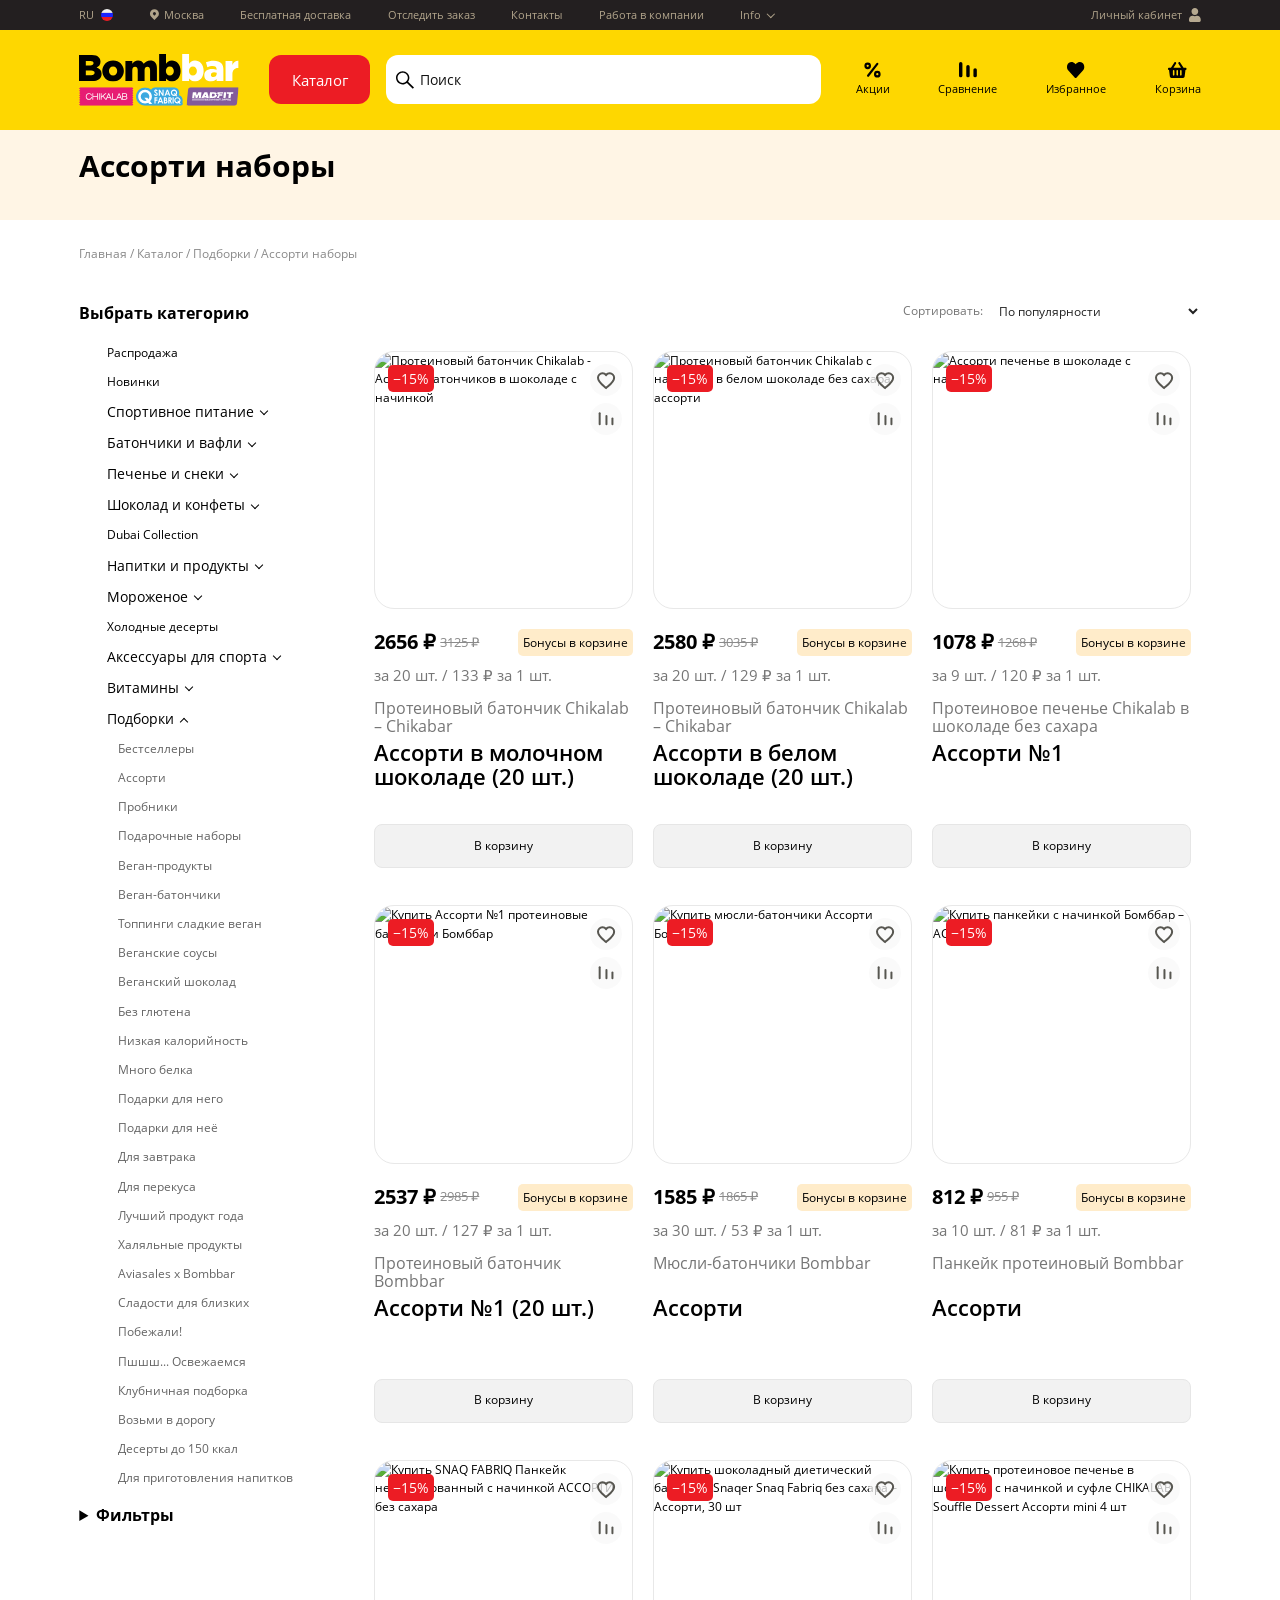
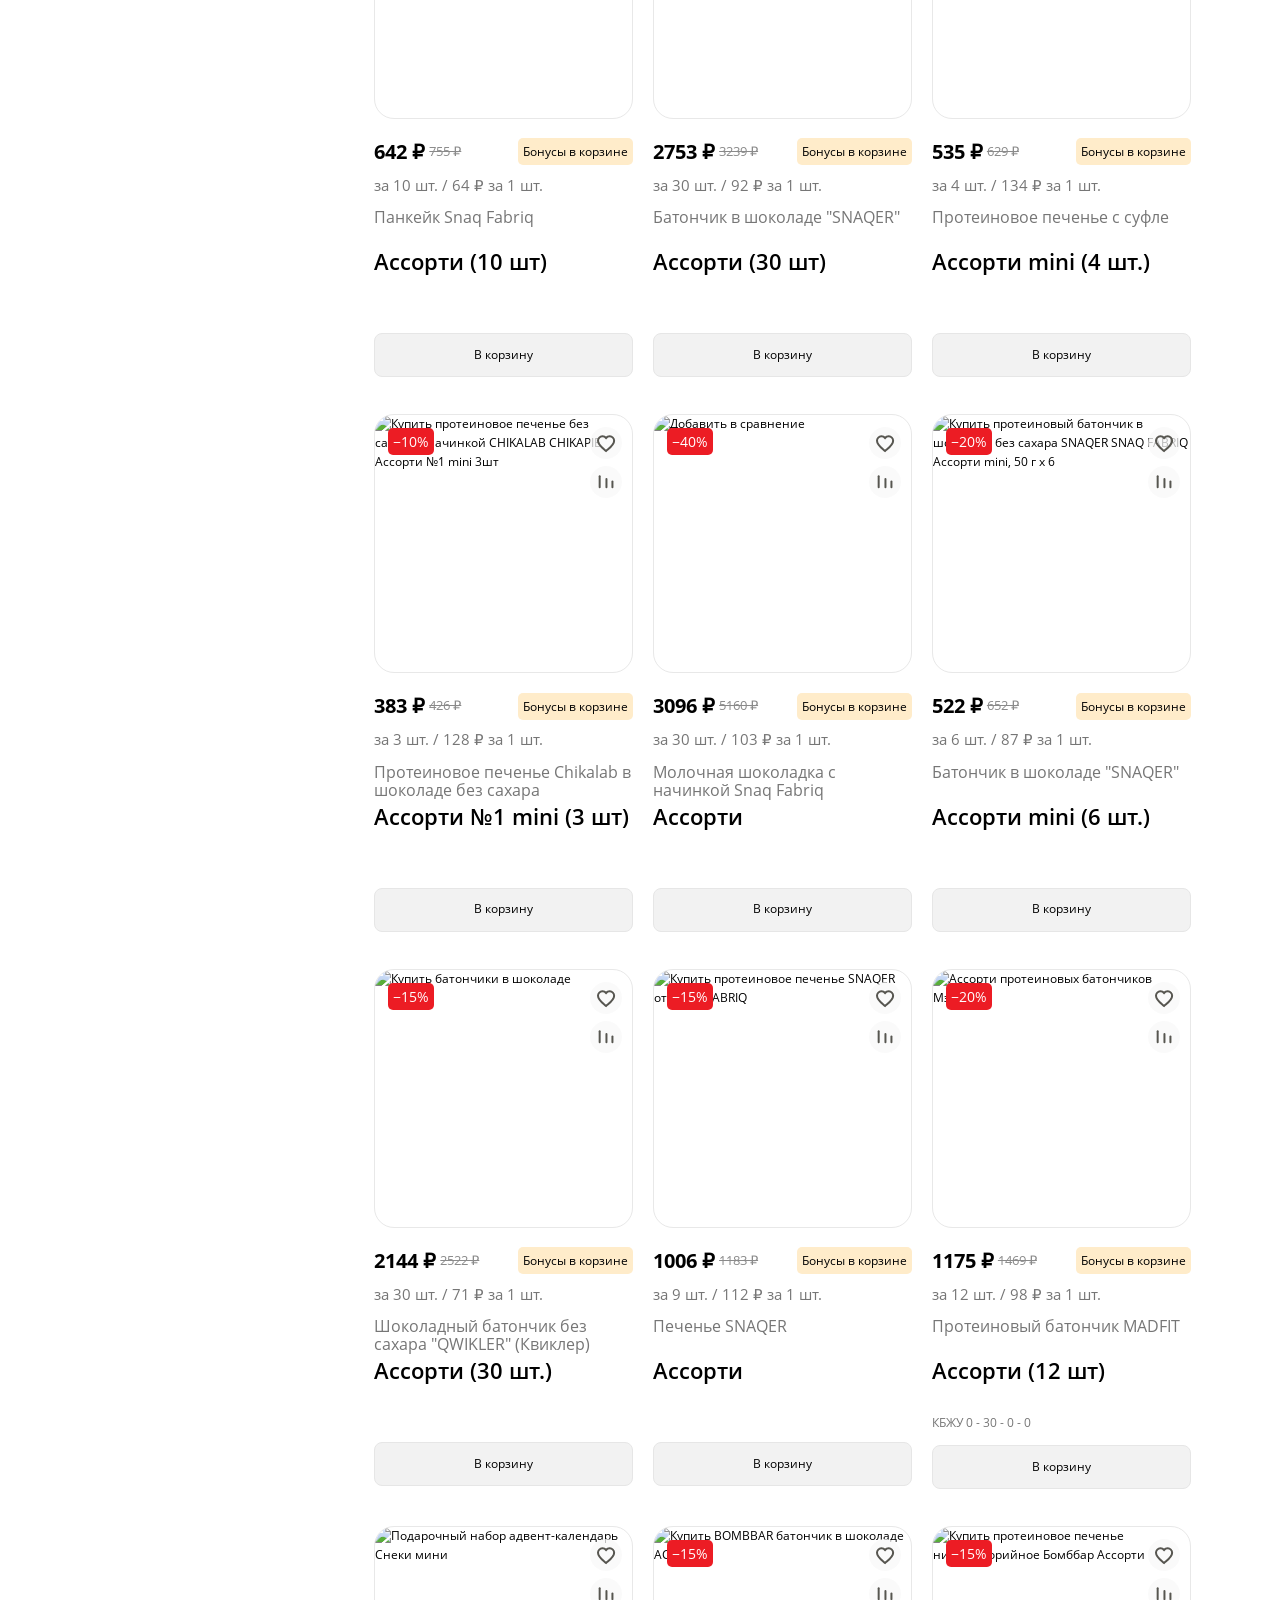
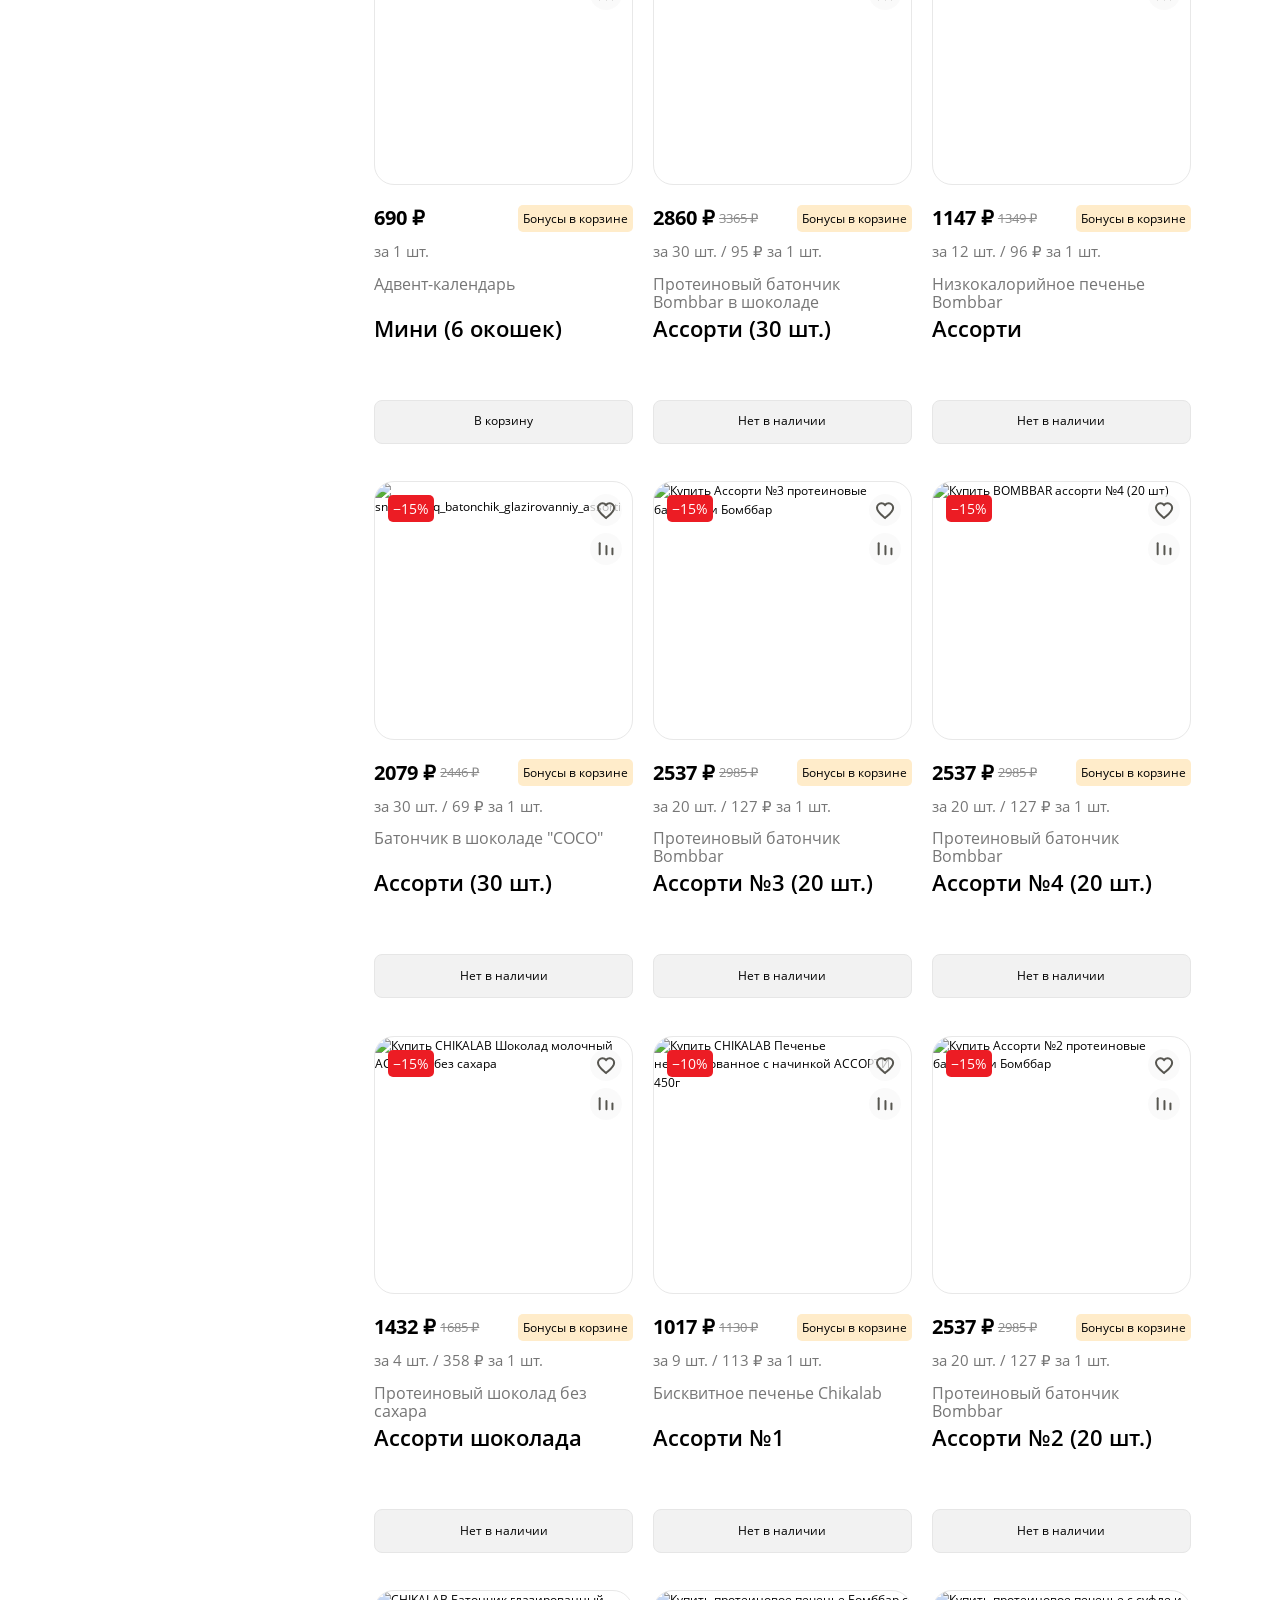
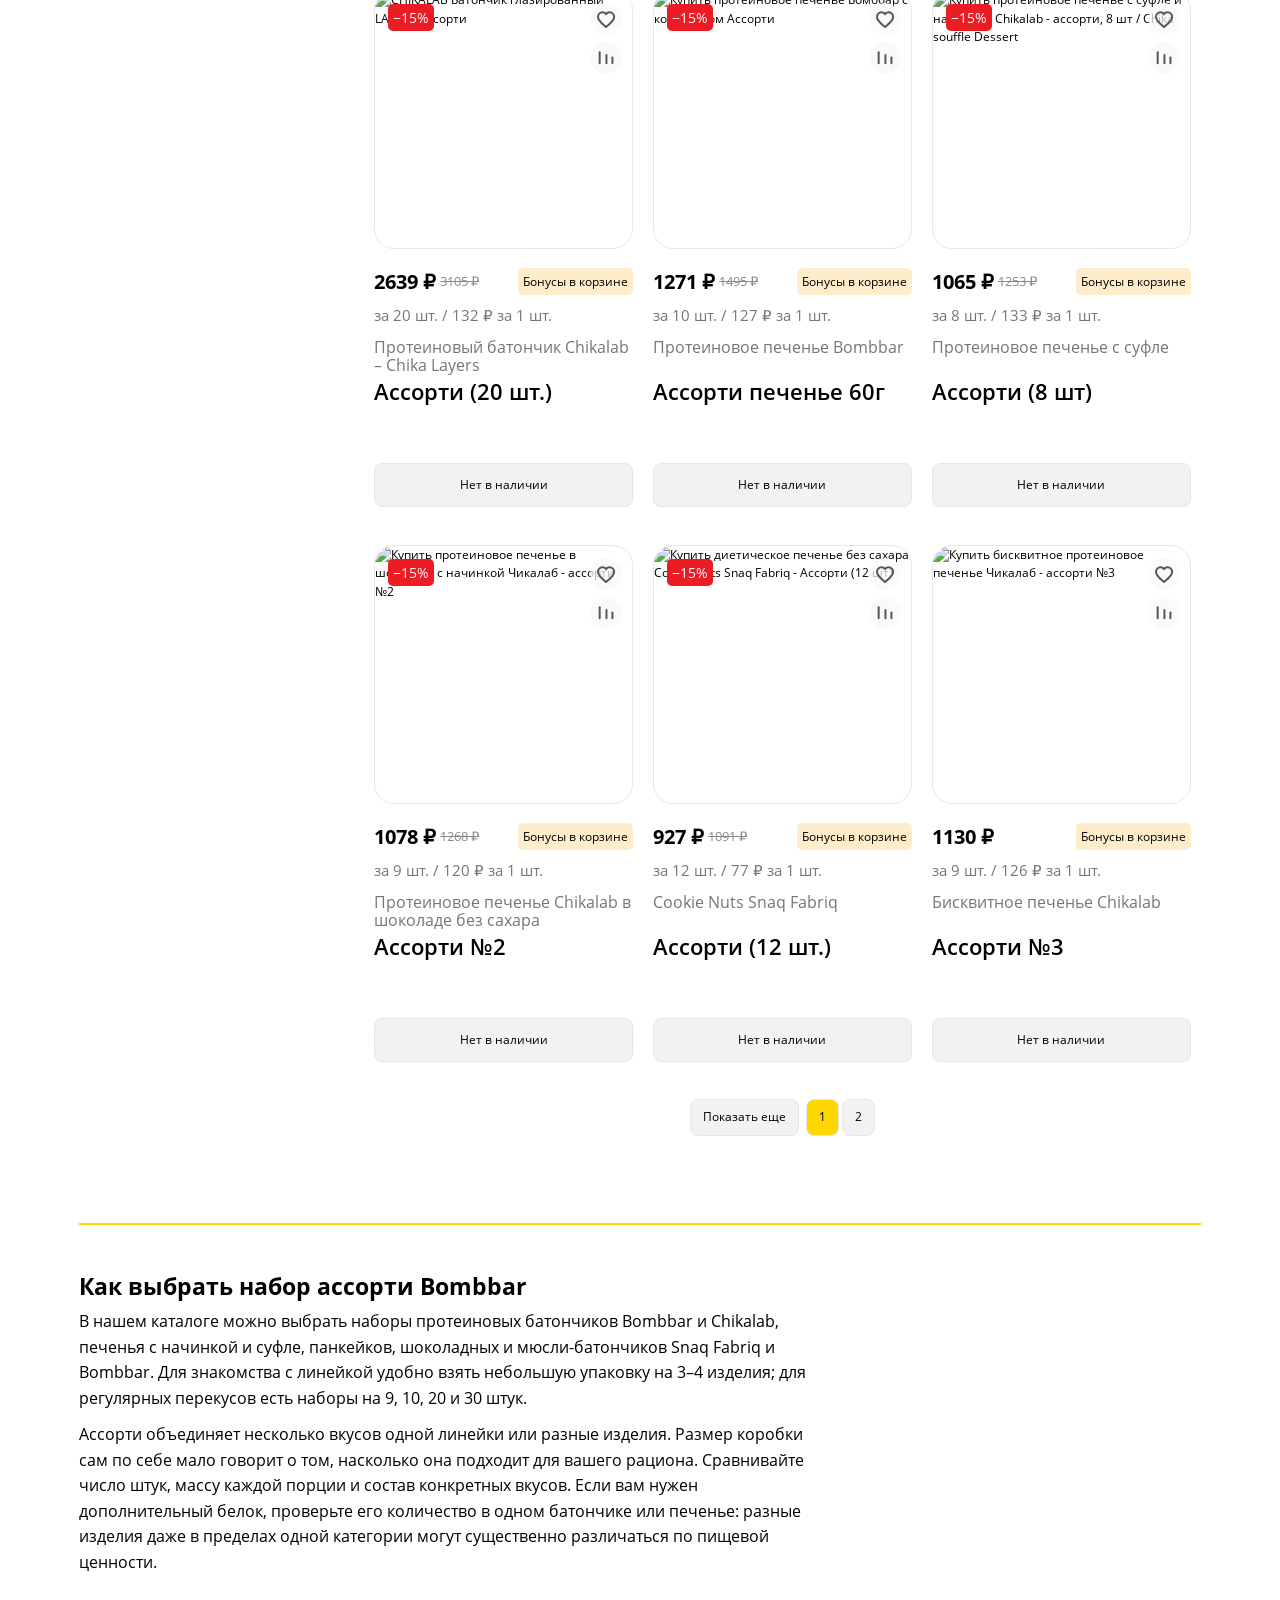
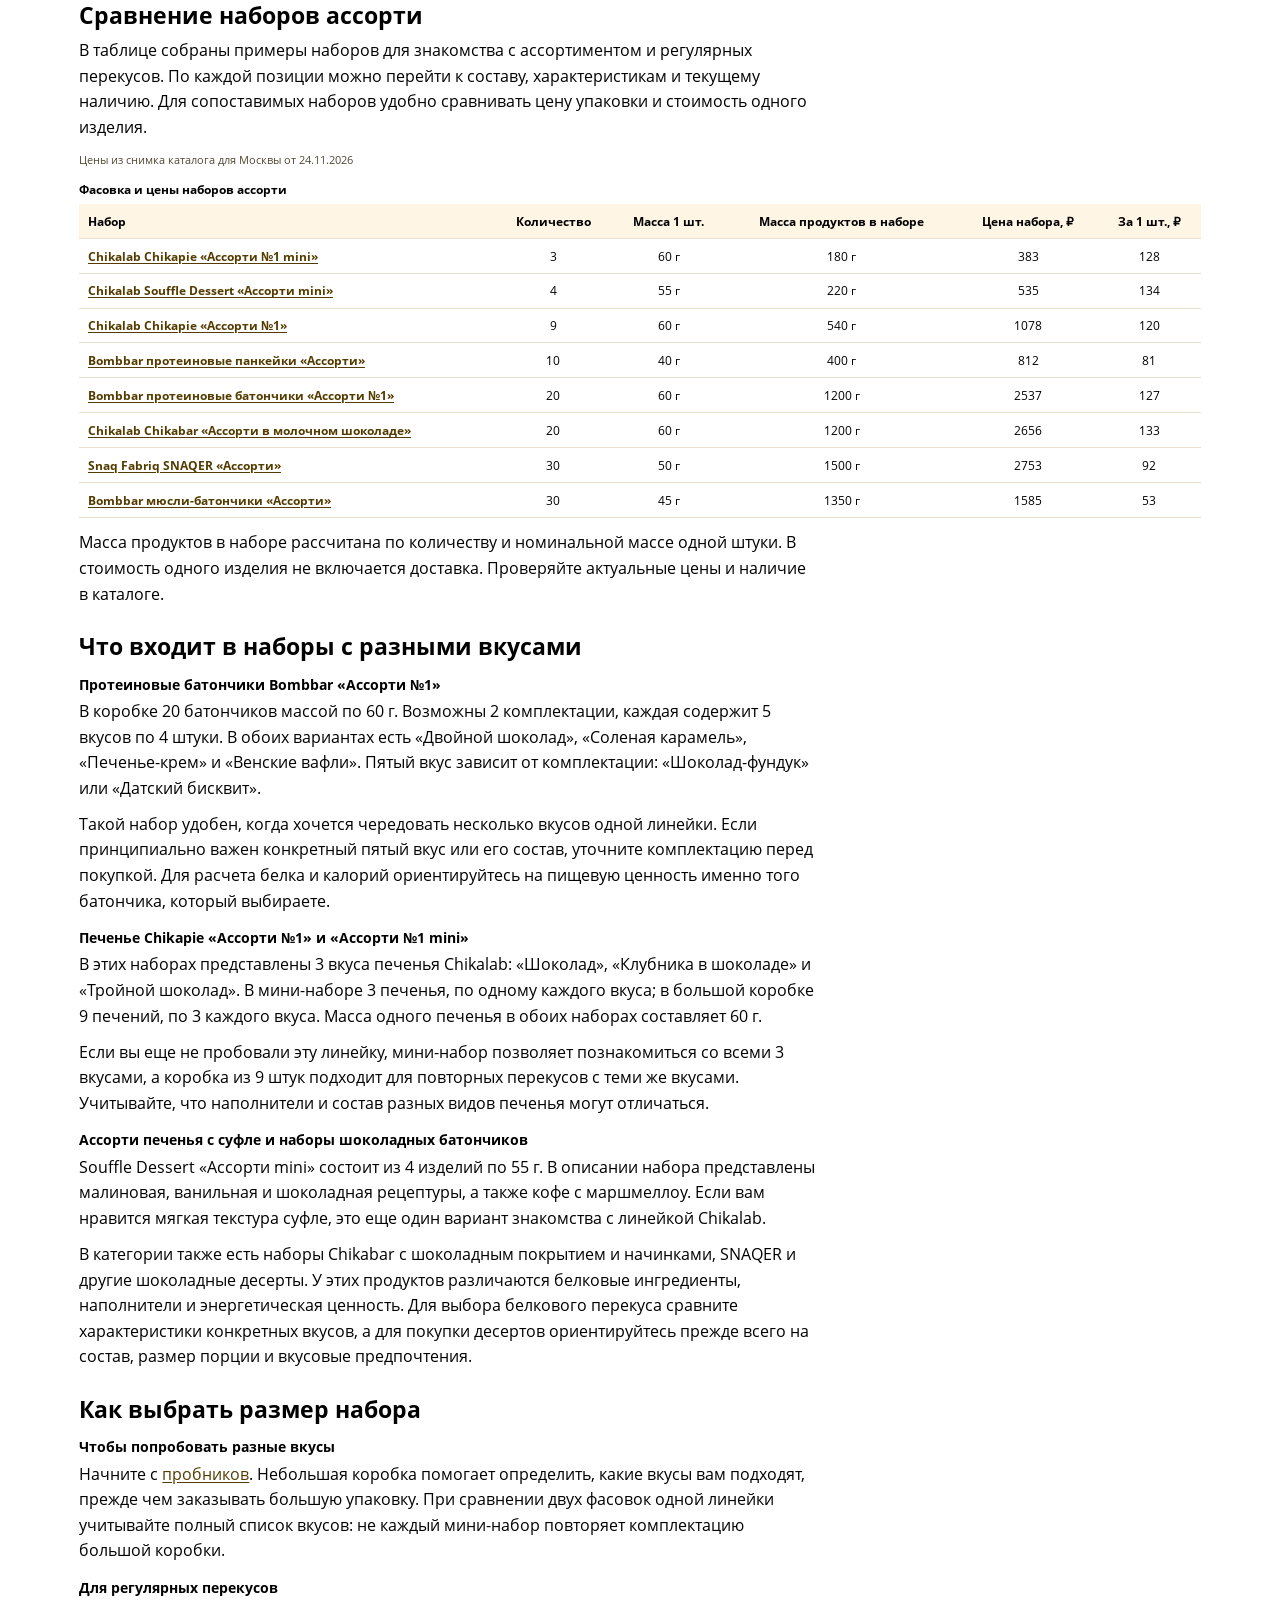
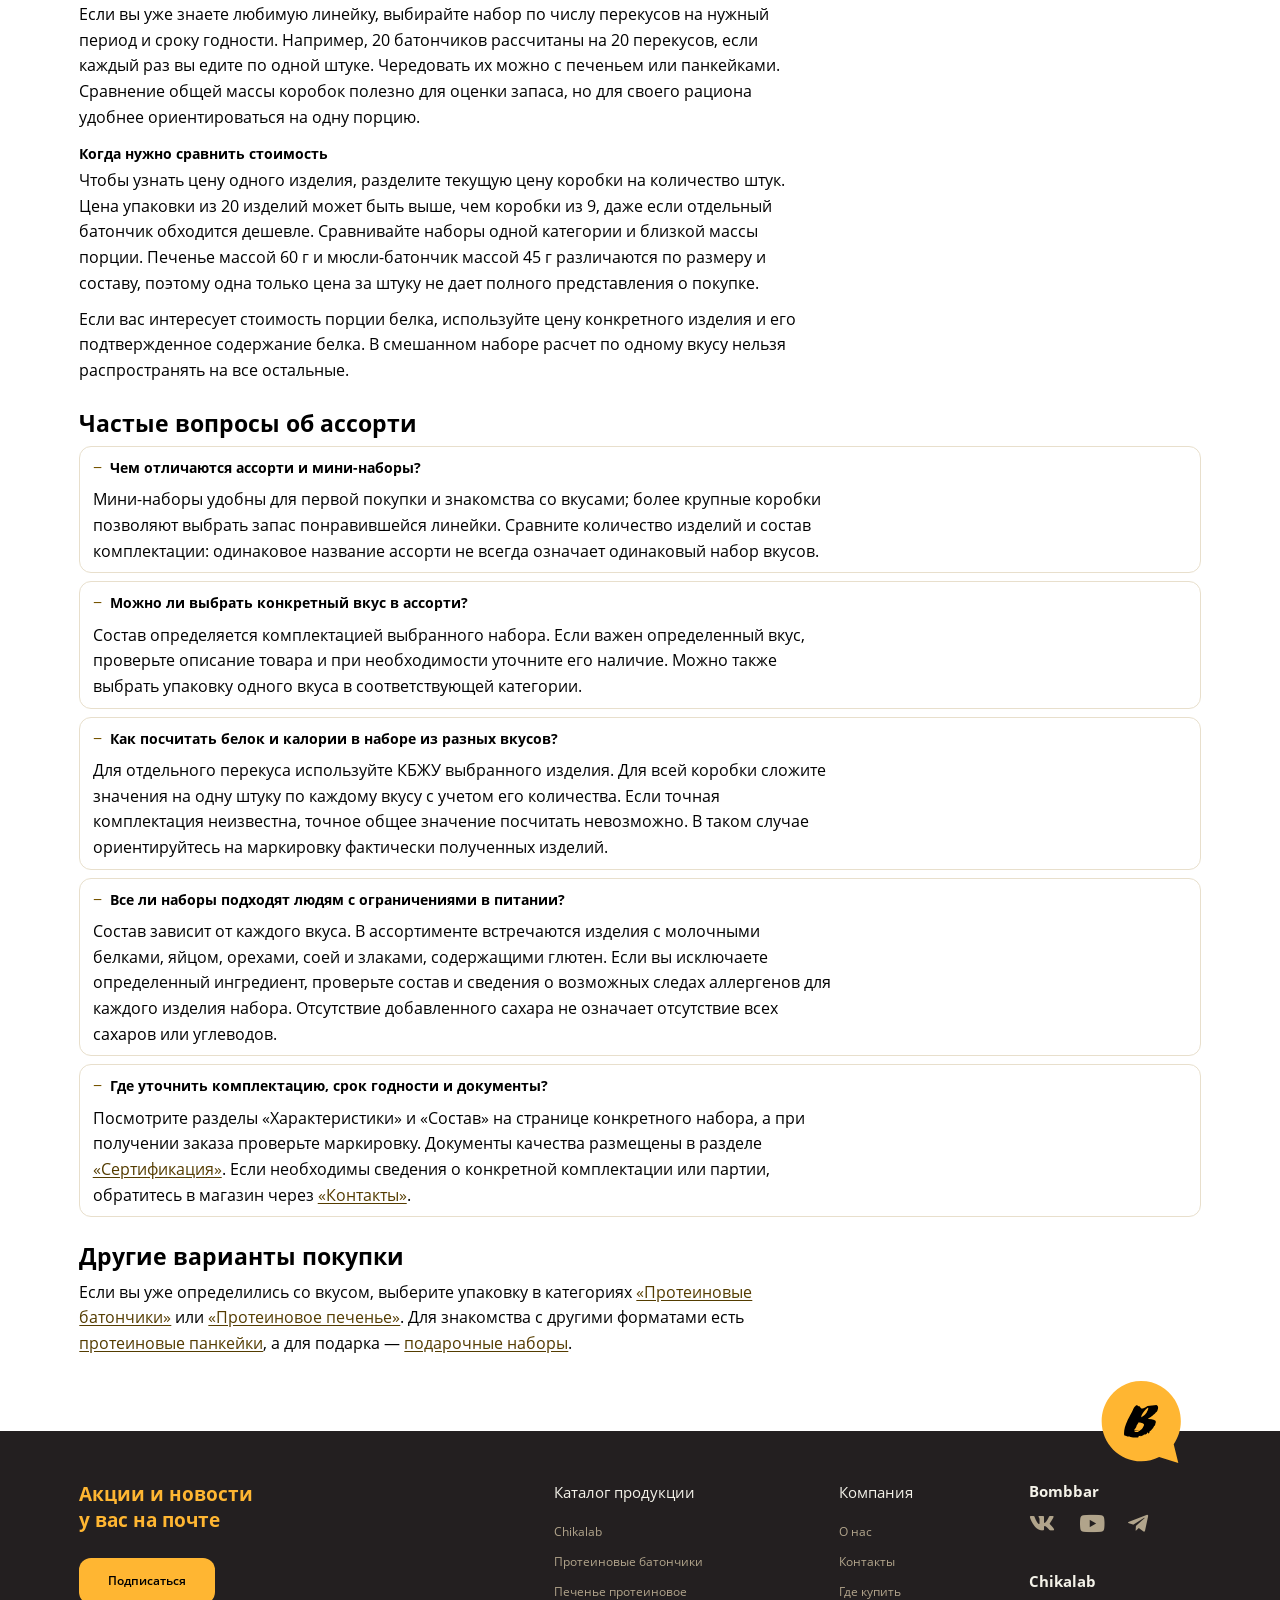
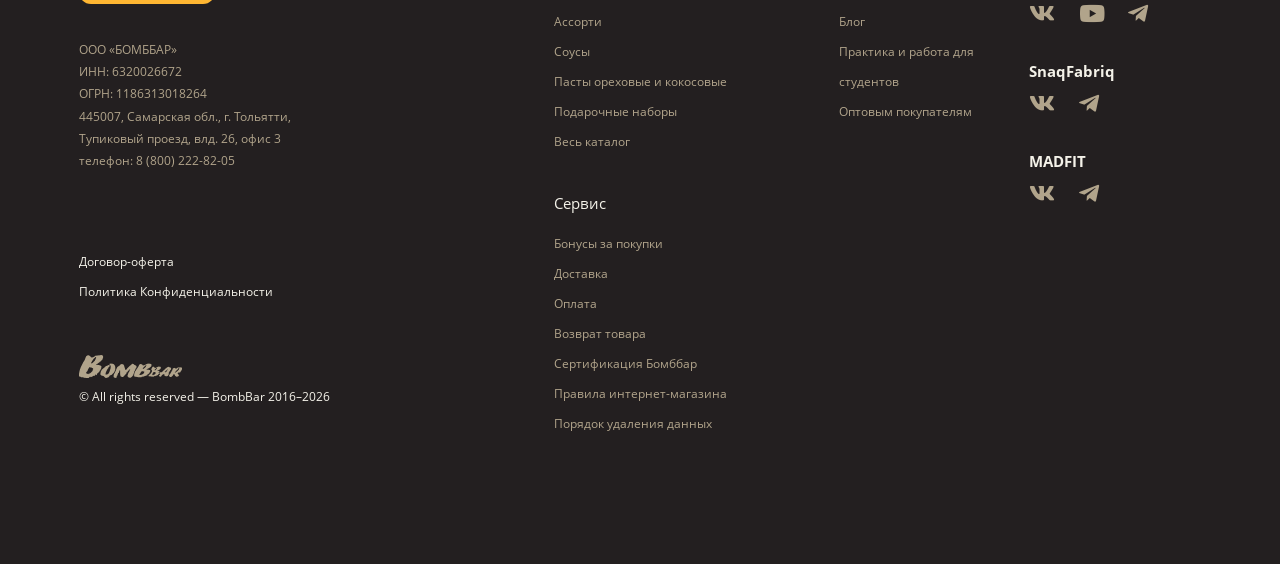
==== commit 0471e632: "Match the Bombbar footer and refresh cached preview assets" ====
--- a/docs/assorti/index.html
+++ b/docs/assorti/index.html
@@ -4,9 +4,9 @@
 <meta http-equiv="Content-Security-Policy" content="default-src 'self'; img-src 'self' https://www.cpanel.bombbar.ru https://cpanel.bombbar.ru https://www.bombbar.ru data:; style-src 'self' 'unsafe-inline'; script-src 'self'; connect-src 'none'; form-action 'none'; object-src 'none'; base-uri 'none'">
 <title>Ассорти Bombbar, Chikalab и Snaq Fabriq – купить наборы батончиков и печенья</title>
 <meta name="description" content="Наборы ассорти Bombbar, Chikalab и Snaq Fabriq: протеиновые батончики, печенье, панкейки и десерты. Сравните вкусы, количество штук и цену за порцию.">
-<link rel="stylesheet" href="../assets/preview.css">
-<link rel="stylesheet" href="../assets/b05-content.css">
-<script src="../assets/preview.js" defer></script></head><body><header class="site-header">
+<link rel="stylesheet" href="../assets/preview.css?rev=20261125-2">
+<link rel="stylesheet" href="../assets/b05-content.css?rev=20261125-2">
+<script src="../assets/preview.js?rev=20261125-2" defer></script></head><body><header class="site-header">
   <div class="topbar">
     <nav class="wrap topnav" aria-label="Информация о магазине">
       <span class="locale">RU <img src="../assets/icon-flag-ru.svg" alt="" width="12" height="12"></span>
@@ -455,7 +455,13 @@
 <h2 id="другие-варианты-покупки">Другие варианты покупки</h2>
 <p>Если вы уже определились со вкусом, выберите упаковку в категориях <a href="../protein-bars/">«Протеиновые батончики»</a> или <a href="../protein-cookies/">«Протеиновое печенье»</a>. Для знакомства с другими форматами есть <a href="https://www.bombbar.ru/catalog/pechene_pankeyki/pankeyki_nachinkoy/pankeyki_proteinovye_bombbar">протеиновые панкейки</a>, а для подарка — <a href="https://www.bombbar.ru/catalog/podborki/podarochnie_nabori">подарочные наборы</a>.</p>
 </section>
-</main><footer class="footer"><div class="wrap footer-grid"><div><strong>Акции и новости<br>у вас на почте</strong><div><a class="subscribe" href="https://www.bombbar.ru/">Подписаться на Bombbar.ru</a></div>
-    <address>ООО «БОМББАР»<br>ИНН: 6320026672<br>ОГРН: 1186313018264<br>445007, Самарская обл., г. Тольятти,<br>Тупиковый проезд, влд. 26, офис 3<br><a href="tel:88002228205">телефон: 8 (800) 222-82-05</a></address><a class="footer-logo" href="https://www.bombbar.ru/"><img src="../assets/footer-logo.svg" alt="Bombbar" width="160" loading="lazy"></a>
-    <p><a href="https://www.bombbar.ru/page/terms">Договор-оферта</a></p><p><a href="https://www.bombbar.ru/page/politics">Политика Конфиденциальности</a></p><small>© All rights reserved — BombBar 2016–2026</small></div>
-    <div><details class="footer-group" open><summary>Каталог продукции</summary><ul><li><a href="https://www.bombbar.ru/catalog">Chikalab</a></li><li><a href="../protein-bars/">Протеиновые батончики</a></li><li><a href="../protein-cookies/">Печенье протеиновое</a></li><li><a href="../assorti/">Ассорти</a></li><li><a href="https://www.bombbar.ru/catalog/sousi">Соусы</a></li><li><a href="https://www.bombbar.ru/catalog/pasti_orehovie_kokosovie">Пасты ореховые и кокосовые</a></li><li><a href="https://www.bombbar.ru/catalog/podarochnie_nabori">Подарочные наборы</a></li><li><a href="https://www.bombbar.ru/catalog">Весь каталог</a></li></ul></details><details class="footer-group" open><summary>Сервис</summary><ul><li><a href="https://www.bombbar.ru/page/cashback">Бонусы за покупки</a></li><li><a href="https://www.bombbar.ru/page/delivery">Доставка</a></li><li><a href="https://www.bombbar.ru/page/payment">Оплата</a></li><li><a href="https://www.bombbar.ru/page/return">Возврат товара</a></li><li><a href="../certification/">Сертификация Бомббар</a></li><li><a href="https://www.bombbar.ru/page/rules">Правила интернет-магазина</a></li><li><a href="https://www.bombbar.ru/page/poryadok_udaleniya_dannih_bombbar_ru">Порядок удаления данных</a></li></ul></details></div><div><details class="footer-group" open><summary>Компания</summary><ul><li><a href="https://www.bombbar.ru/page/about">О нас</a></li><li><a href="https://www.bombbar.ru/page/contacts">Контакты</a></li><li><a href="https://www.bombbar.ru/sellers">Где купить</a></li><li><a href="https://www.bombbar.ru/publication">Блог</a></li><li><a href="https://fitnes-food.com/students">Практика и работа для студентов</a></li><li><a href="https://www.bombbar.ru/page/wholesale">Оптовым покупателям</a></li></ul></details></div><div><details class="footer-group" open><summary>Социальные сети</summary><ul><li><a href="https://t.me/bombbar">Bombbar</a></li><li><a href="https://t.me/chikalab">Chikalab</a></li><li><a href="https://t.me/snaq_fabriq">SnaqFabriq</a></li><li><a href="https://t.me/madfitru">MADFIT</a></li></ul></details></div></div></footer></body></html>+</main><footer class="footer">
+    <a class="footer-emblem" href="https://www.bombbar.ru/" aria-label="Главная страница Bombbar"><img src="../assets/footer-logo.svg" alt="" width="80" height="82" loading="lazy"></a><div class="wrap footer-grid"><div><strong>Акции и новости<br>у вас на почте</strong><div><a class="subscribe" href="https://www.bombbar.ru/" aria-label="Подписаться на Bombbar.ru">Подписаться</a></div>
+    <address>ООО «БОМББАР»<br>ИНН: 6320026672<br>ОГРН: 1186313018264<br>445007, Самарская обл., г. Тольятти,<br>Тупиковый проезд, влд. 26, офис 3<br><a href="tel:88002228205">телефон: 8 (800) 222-82-05</a></address>
+    <p><a href="https://www.bombbar.ru/page/terms">Договор-оферта</a></p><p><a href="https://www.bombbar.ru/page/politics">Политика Конфиденциальности</a></p><small><a class="footer-logo" href="https://www.bombbar.ru/"><img src="../assets/footer-copyright-logo-desk.png" alt="Bombbar" width="103" height="23" loading="lazy"></a>© All rights reserved — BombBar 2016–2026</small></div>
+    <div><details class="footer-group" open><summary>Каталог продукции</summary><ul><li><a href="https://www.bombbar.ru/catalog">Chikalab</a></li><li><a href="../protein-bars/">Протеиновые батончики</a></li><li><a href="../protein-cookies/">Печенье протеиновое</a></li><li><a href="../assorti/">Ассорти</a></li><li><a href="https://www.bombbar.ru/catalog/sousi">Соусы</a></li><li><a href="https://www.bombbar.ru/catalog/pasti_orehovie_kokosovie">Пасты ореховые и кокосовые</a></li><li><a href="https://www.bombbar.ru/catalog/podarochnie_nabori">Подарочные наборы</a></li><li><a href="https://www.bombbar.ru/catalog">Весь каталог</a></li></ul></details><details class="footer-group" open><summary>Сервис</summary><ul><li><a href="https://www.bombbar.ru/page/cashback">Бонусы за покупки</a></li><li><a href="https://www.bombbar.ru/page/delivery">Доставка</a></li><li><a href="https://www.bombbar.ru/page/payment">Оплата</a></li><li><a href="https://www.bombbar.ru/page/return">Возврат товара</a></li><li><a href="../certification/">Сертификация Бомббар</a></li><li><a href="https://www.bombbar.ru/page/rules">Правила интернет-магазина</a></li><li><a href="https://www.bombbar.ru/page/poryadok_udaleniya_dannih_bombbar_ru">Порядок удаления данных</a></li></ul></details></div><div><details class="footer-group" open><summary>Компания</summary><ul><li><a href="https://www.bombbar.ru/page/about">О нас</a></li><li><a href="https://www.bombbar.ru/page/contacts">Контакты</a></li><li><a href="https://www.bombbar.ru/sellers">Где купить</a></li><li><a href="https://www.bombbar.ru/publication">Блог</a></li><li><a href="https://fitnes-food.com/students">Практика и работа для студентов</a></li><li><a href="https://www.bombbar.ru/page/wholesale">Оптовым покупателям</a></li></ul></details></div><div class="footer-social" aria-label="Социальные сети">
+      <div class="footer-brand"><strong>Bombbar</strong><div class="footer-social-links"><a href="https://vk.com/bombbarru" aria-label="Bombbar в ВКонтакте"><span aria-hidden="true">&#xf189;</span></a><a href="https://www.youtube.com/channel/UCZW3JRTPJcegHAsBu9MlYOw/" aria-label="Bombbar в YouTube"><span aria-hidden="true">&#xf167;</span></a><a href="https://t.me/bombbar" aria-label="Bombbar в Telegram"><span aria-hidden="true">&#xf3fe;</span></a></div></div>
+      <div class="footer-brand"><strong>Chikalab</strong><div class="footer-social-links"><a href="https://vk.com/chikalab" aria-label="Chikalab в ВКонтакте"><span aria-hidden="true">&#xf189;</span></a><a href="https://www.youtube.com/channel/UCYjpWyuDfzHyC50WcpDOeiQ" aria-label="Chikalab в YouTube"><span aria-hidden="true">&#xf167;</span></a><a href="https://t.me/chikalab" aria-label="Chikalab в Telegram"><span aria-hidden="true">&#xf3fe;</span></a></div></div>
+      <div class="footer-brand"><strong>SnaqFabriq</strong><div class="footer-social-links"><a href="https://vk.com/snaq_fabriq" aria-label="SnaqFabriq в ВКонтакте"><span aria-hidden="true">&#xf189;</span></a><a href="https://t.me/snaq_fabriq" aria-label="SnaqFabriq в Telegram"><span aria-hidden="true">&#xf3fe;</span></a></div></div>
+      <div class="footer-brand"><strong>MADFIT</strong><div class="footer-social-links"><a href="https://vk.ru/madfitru" aria-label="MADFIT в ВКонтакте"><span aria-hidden="true">&#xf189;</span></a><a href="https://t.me/madfitru" aria-label="MADFIT в Telegram"><span aria-hidden="true">&#xf3fe;</span></a></div></div>
+    </div></div></footer></body></html>
--- a/docs/assets/preview.css
+++ b/docs/assets/preview.css
@@ -1,3 +1,10 @@
+@font-face {
+  font-family: "Font Awesome 5 Brands";
+  src: url("fonts/fa-brands-400.woff2") format("woff2");
+  font-style: normal;
+  font-weight: 400;
+  font-display: block;
+}
 @font-face {
   font-family: "Open Sans";
   src: url("fonts/OpenSans-Regular.woff") format("woff");
@@ -40,6 +47,7 @@
   --topbar-text: #b1a48b;
 }
 *, *::before, *::after { box-sizing: border-box; }
+html { scroll-padding-top: clamp(120px, 9vw, 170px); }
 body { margin: 0; }
 a { color: inherit; text-decoration: none; }
 a:hover { text-decoration: underline; }
@@ -58,7 +66,7 @@
   :root { font-size: clamp(11px, calc(11px + (100vw - 1025px) / 179), 16px); }
 }
 
-.site-header { position: relative; z-index: 3; }
+.site-header { position: sticky; inset-block-start: 0; z-index: 3; }
 .topbar { background: var(--dark); color: var(--topbar-text); }
 .topnav { display: flex; align-items: center; gap: clamp(14px, 2.85vw, 40px); min-height: 2.431rem; font-size: .9rem; }
 .topnav a:hover, .topnav summary:hover { color: var(--accent); }
@@ -121,7 +129,7 @@
   font-size: 14px;
 }
 .search:hover { text-decoration: none; box-shadow: inset 0 0 0 1px #b1a48b; }
-.shop-links { display: grid; grid-template-columns: repeat(4, minmax(0, 1fr)); gap: .3rem; text-align: center; font-size: .9rem; padding-left: 2.25rem; }
+.shop-links { display: flex; justify-content: space-between; gap: .3rem; text-align: center; font-size: .9rem; padding-left: 2.25rem; }
 .shop-links a { display: grid; justify-items: center; align-content: center; gap: .18rem; white-space: nowrap; }
 .shop-links img { display: block; width: auto; max-width: 24px; height: clamp(13px, 1.3rem, 19px); }
 .shop-links .shop-account { display: none; }
@@ -211,19 +219,33 @@
 .faq-item[open] summary::before { content: "−"; }
 .faq-item summary h3 { margin: 0; }
 .faq-item[open] > p { margin: .55rem 0 0; }
-.footer { background: var(--dark); color: var(--topbar-text); padding: 50px 0 90px; overflow-wrap: anywhere; }
-.footer-grid { display: grid; grid-template-columns: 2fr 1.18fr 1fr .75fr; gap: 2.4rem; }
-.footer strong { font-size: 1.45rem; color: var(--accent); line-height: 1.25; }
-.footer address { margin: 2.5rem 0 1.5rem; font-style: normal; line-height: 1.8; }
-.footer-logo { display: block; margin: 1.1rem 0; }
-.footer-logo img { display: block; max-width: 100%; }
-.footer small { display: block; margin-top: 2.7rem; }
+.footer { position: relative; background: var(--dark); color: var(--topbar-text); padding: 50px 0 90px; overflow-wrap: anywhere; }
+.footer-grid {
+  display: grid;
+  grid-template-columns: calc((100% + 1.5rem) * 5 / 12) calc((100% + 1.5rem) / 4) calc((100% + 1.5rem) / 6) minmax(0, 1fr);
+}
+.footer-grid > div { min-width: 0; padding-right: 1.6rem; }
+.footer strong { font-size: 1.5rem; color: var(--accent); line-height: 1.4; }
+.footer address { margin: 2.8rem 0 6rem; font-style: normal; line-height: 1.8; }
+.footer-emblem { position: absolute; top: -4rem; right: 8rem; }
+.footer-emblem img, .footer-logo img { display: block; max-width: 100%; }
+.footer-logo { display: inline-block; margin-bottom: .85rem; }
+.footer small { display: grid; justify-items: start; margin-top: 3.8rem; color: #f4f2e9; font-size: inherit; }
 .footer a:hover { color: var(--accent); }
-.footer .subscribe { padding: 10px 24px; border-radius: 12px; background: var(--accent); color: #000; display: inline-block; margin-top: 1.2rem; }
-.footer-group { margin: 0 0 1.5rem; }
+.footer p { margin: 0; line-height: 30px; color: #f4f2e9; }
+.footer .subscribe { padding: 10px 29px; min-height: 46px; border-radius: 12px; background: var(--accent); color: #000; display: inline-grid; place-items: center; margin-top: 2rem; font-weight: 600; }
+.footer-group { margin: 0 0 2.8rem; }
 .footer-group summary { font-size: 1.2rem; color: #f4f2e9; }
-.footer-group ul { list-style: none; padding: 0; margin: .7rem 0 1rem; }
-.footer-group li { margin-bottom: .57rem; }
+.footer-group ul { list-style: none; padding: 0; margin: 1.15rem 0 0; }
+.footer-group li { line-height: 30px; }
+.footer-brand { margin-bottom: 2.9rem; }
+.footer-brand strong { color: #f4f2e9; font-size: 1.2rem; }
+.footer-social-links { display: flex; gap: 1.9rem; margin-top: .75rem; }
+.footer-social-links a { font: 400 1.85rem/1 "Font Awesome 5 Brands"; }
+@media (min-width: 1025px) {
+  .footer-group summary { list-style: none; }
+  .footer-group summary::-webkit-details-marker { display: none; }
+}
 .index { max-width: 800px; padding: clamp(32px, 7vw, 70px) 0; font-size: 16px; }
 .index img { width: 180px; background: var(--yellow); padding: 10px; border-radius: 8px; }
 .index h1 { margin-top: 24px; }
@@ -276,7 +298,15 @@
   .product-format { font-size: 15px; line-height: 19px; }
   .purchase { min-height: 38px; }
   .footer-grid { display: block; }
-  .footer-grid > div { margin-bottom: 16px; }
+  .footer-grid > div { margin-bottom: 16px; padding-right: 0; }
+  .footer-emblem { top: -30px; right: 13px; }
+  .footer-emblem img { width: 52px; height: auto; }
+  .footer address { margin-bottom: 2rem; }
+  .footer-group { margin-bottom: 1rem; }
+  .footer-social { display: grid; grid-template-columns: repeat(2, minmax(0, 1fr)); gap: 1.5rem; }
+  .footer-brand { margin-bottom: 0; }
+  .footer-social-links { gap: 1.1rem; }
+  .footer-social-links a { font-size: 1.25rem; }
 }
 @media (min-width: 992px) and (max-width: 1024px) {
   .purchase { min-height: 44px; }
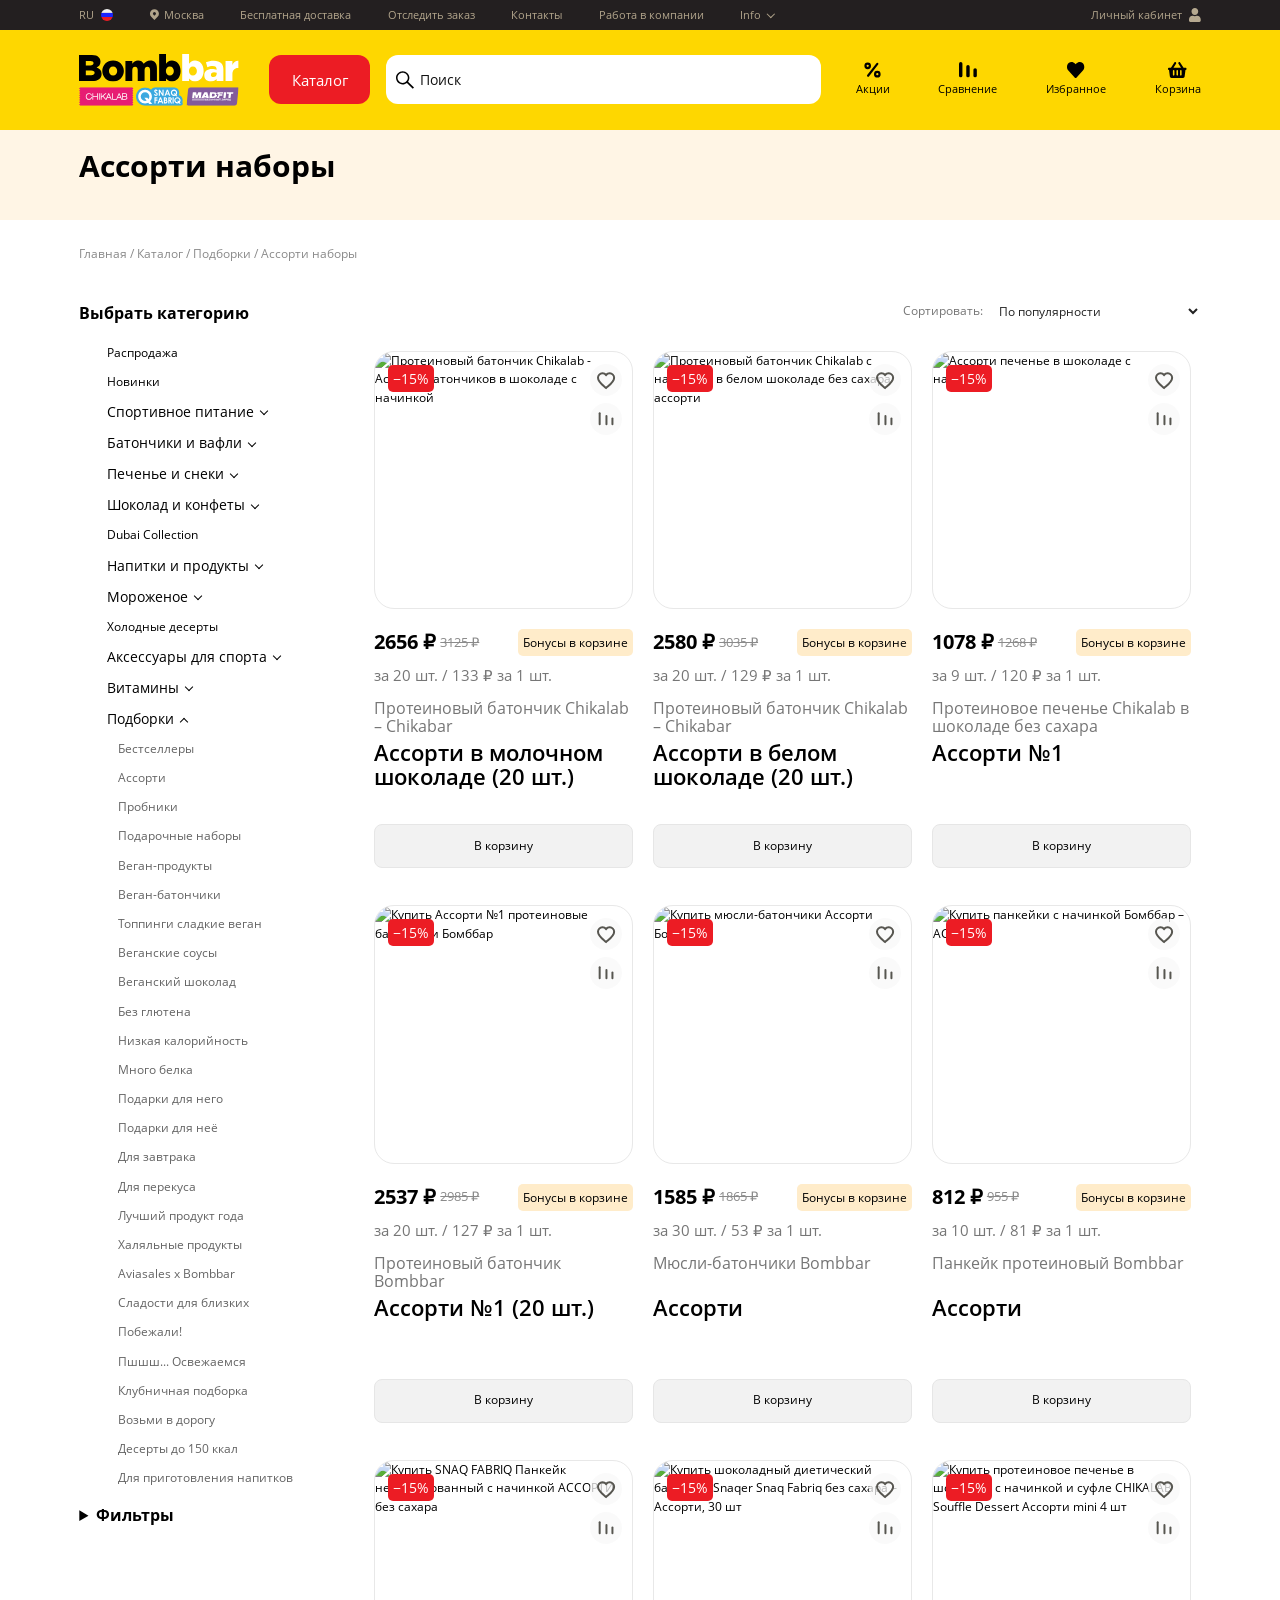
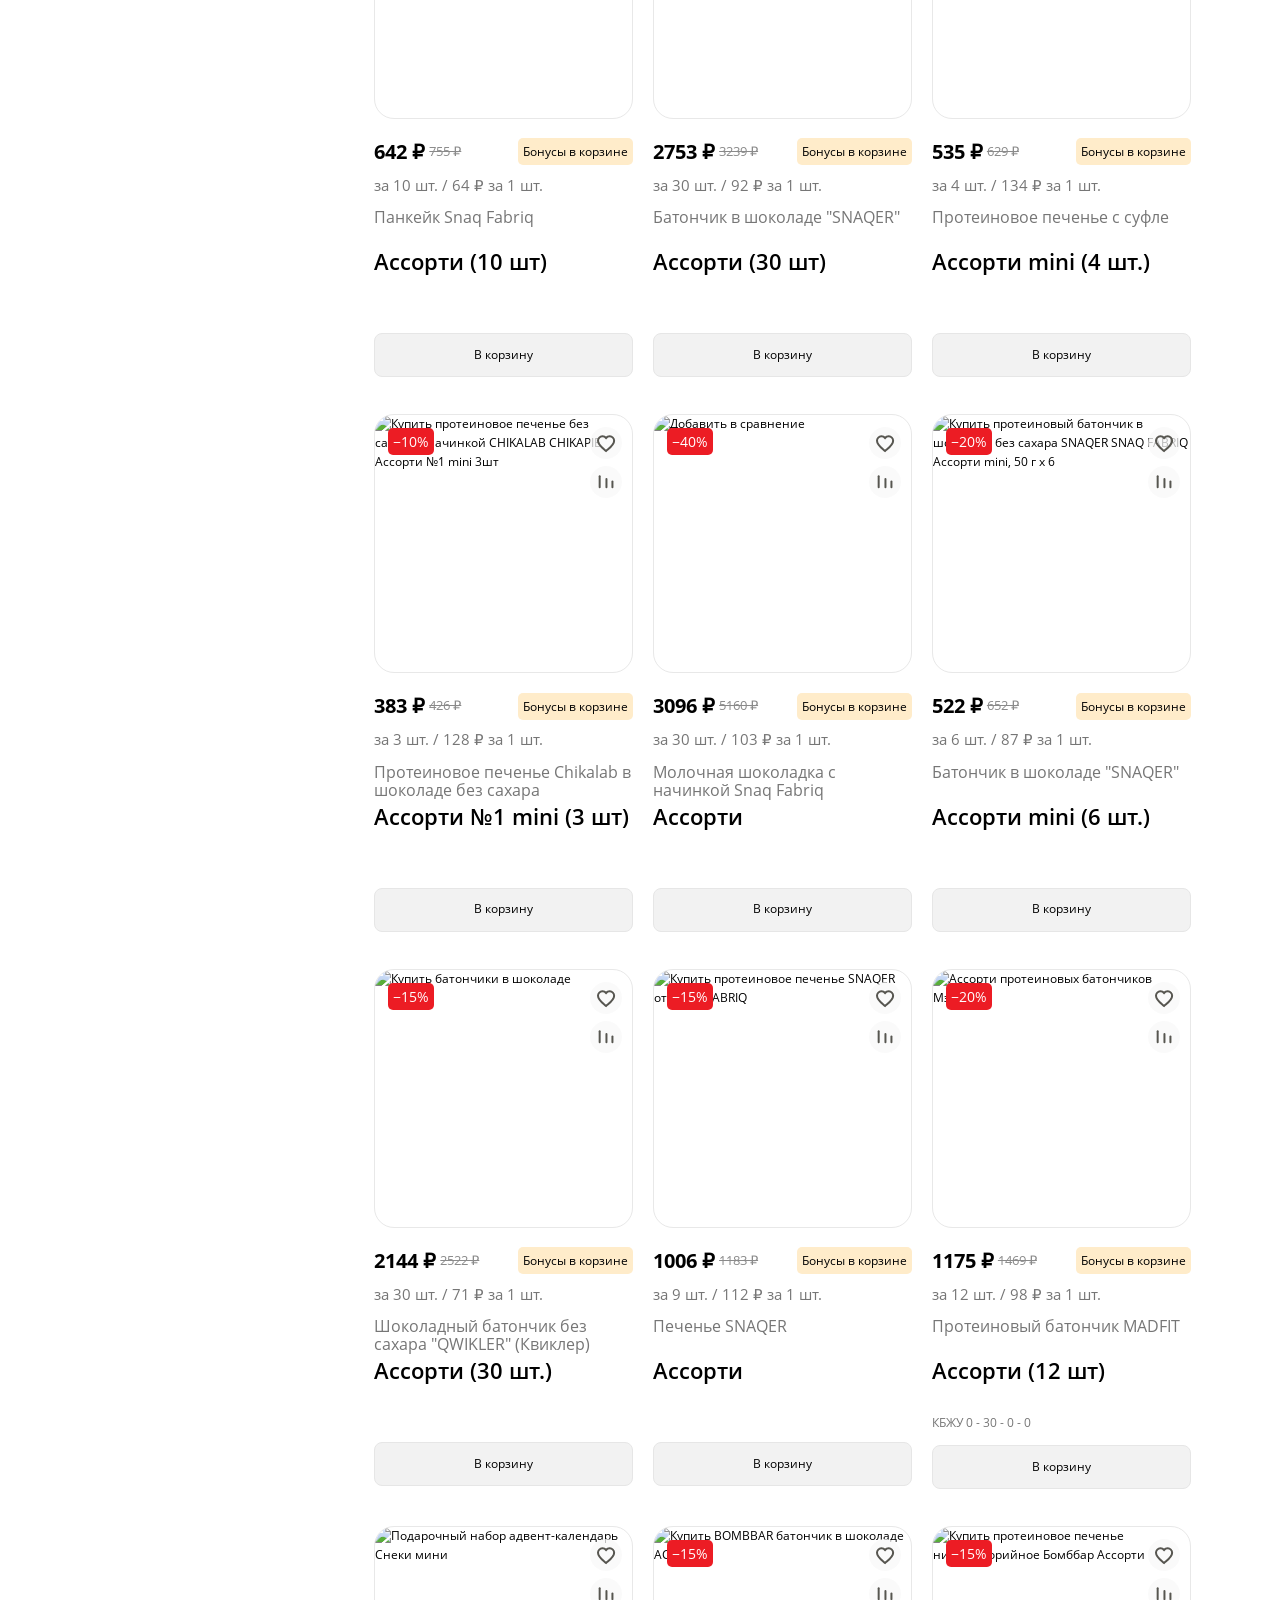
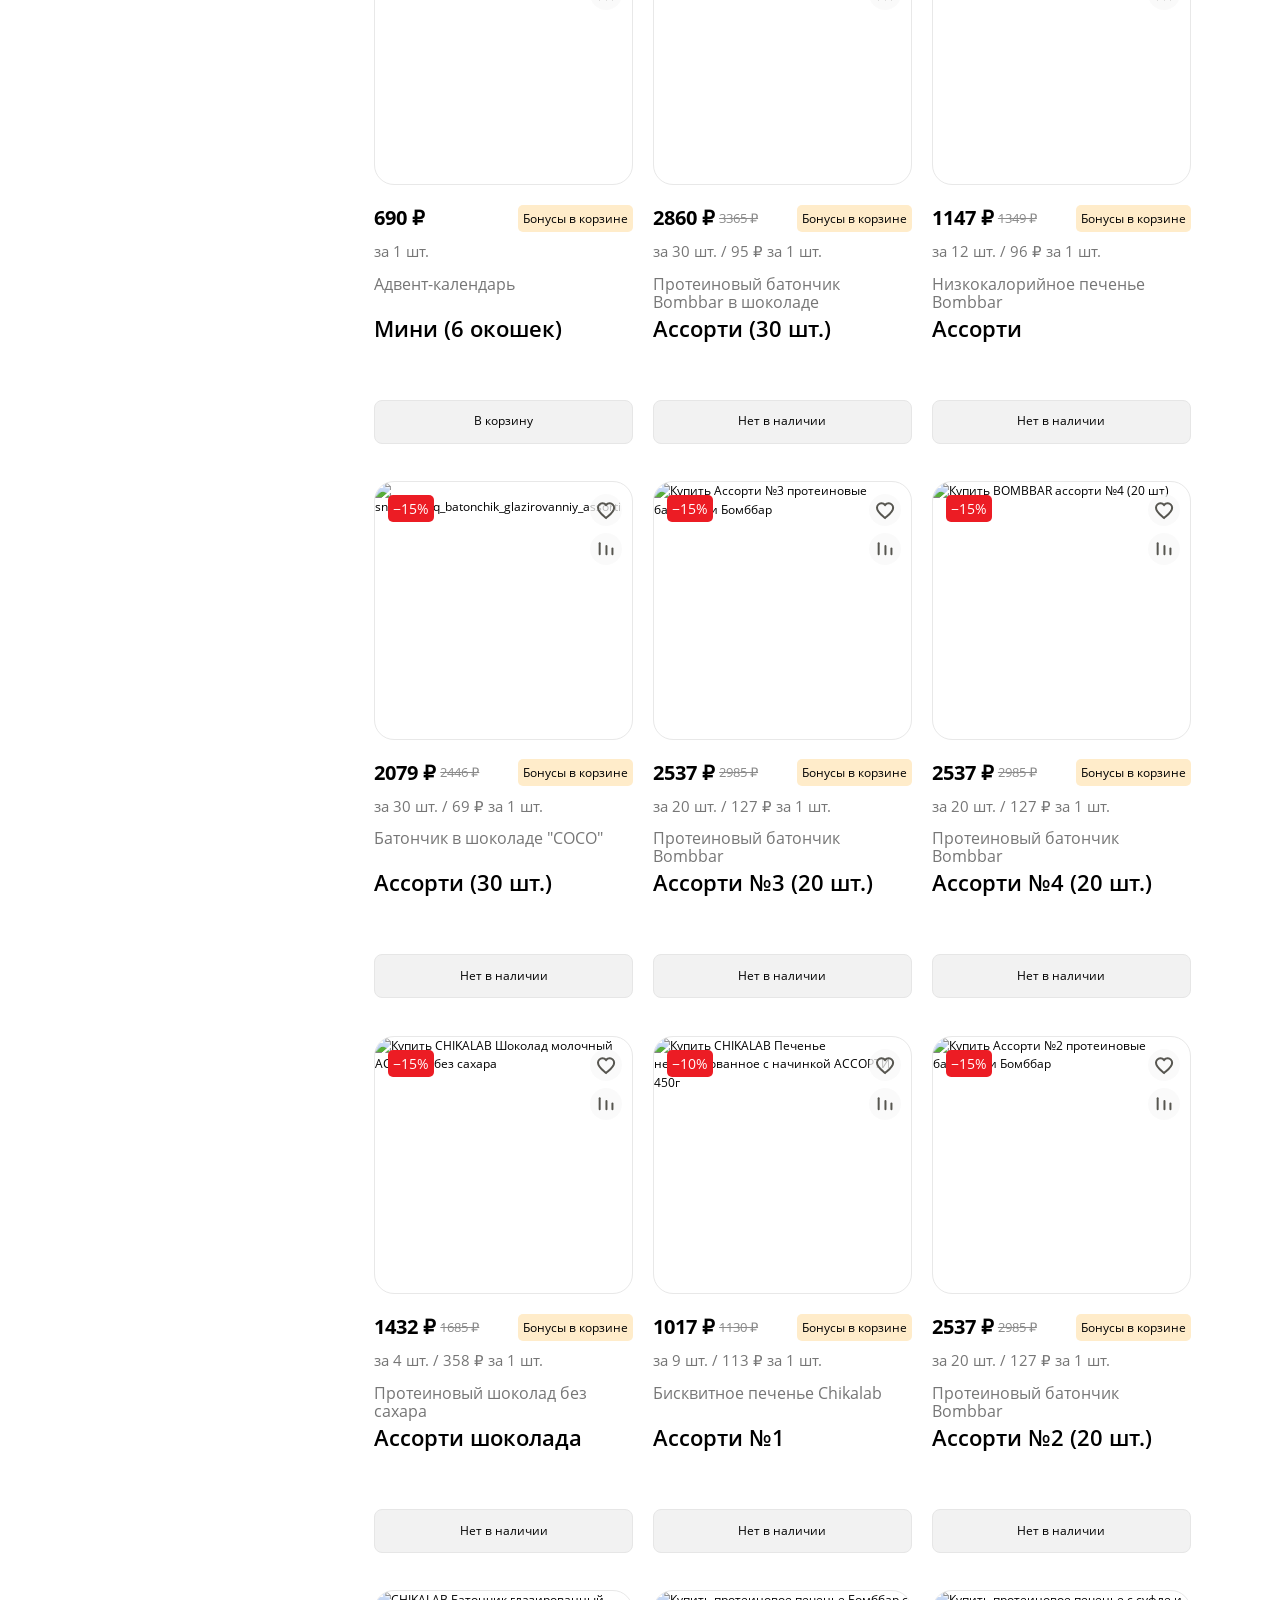
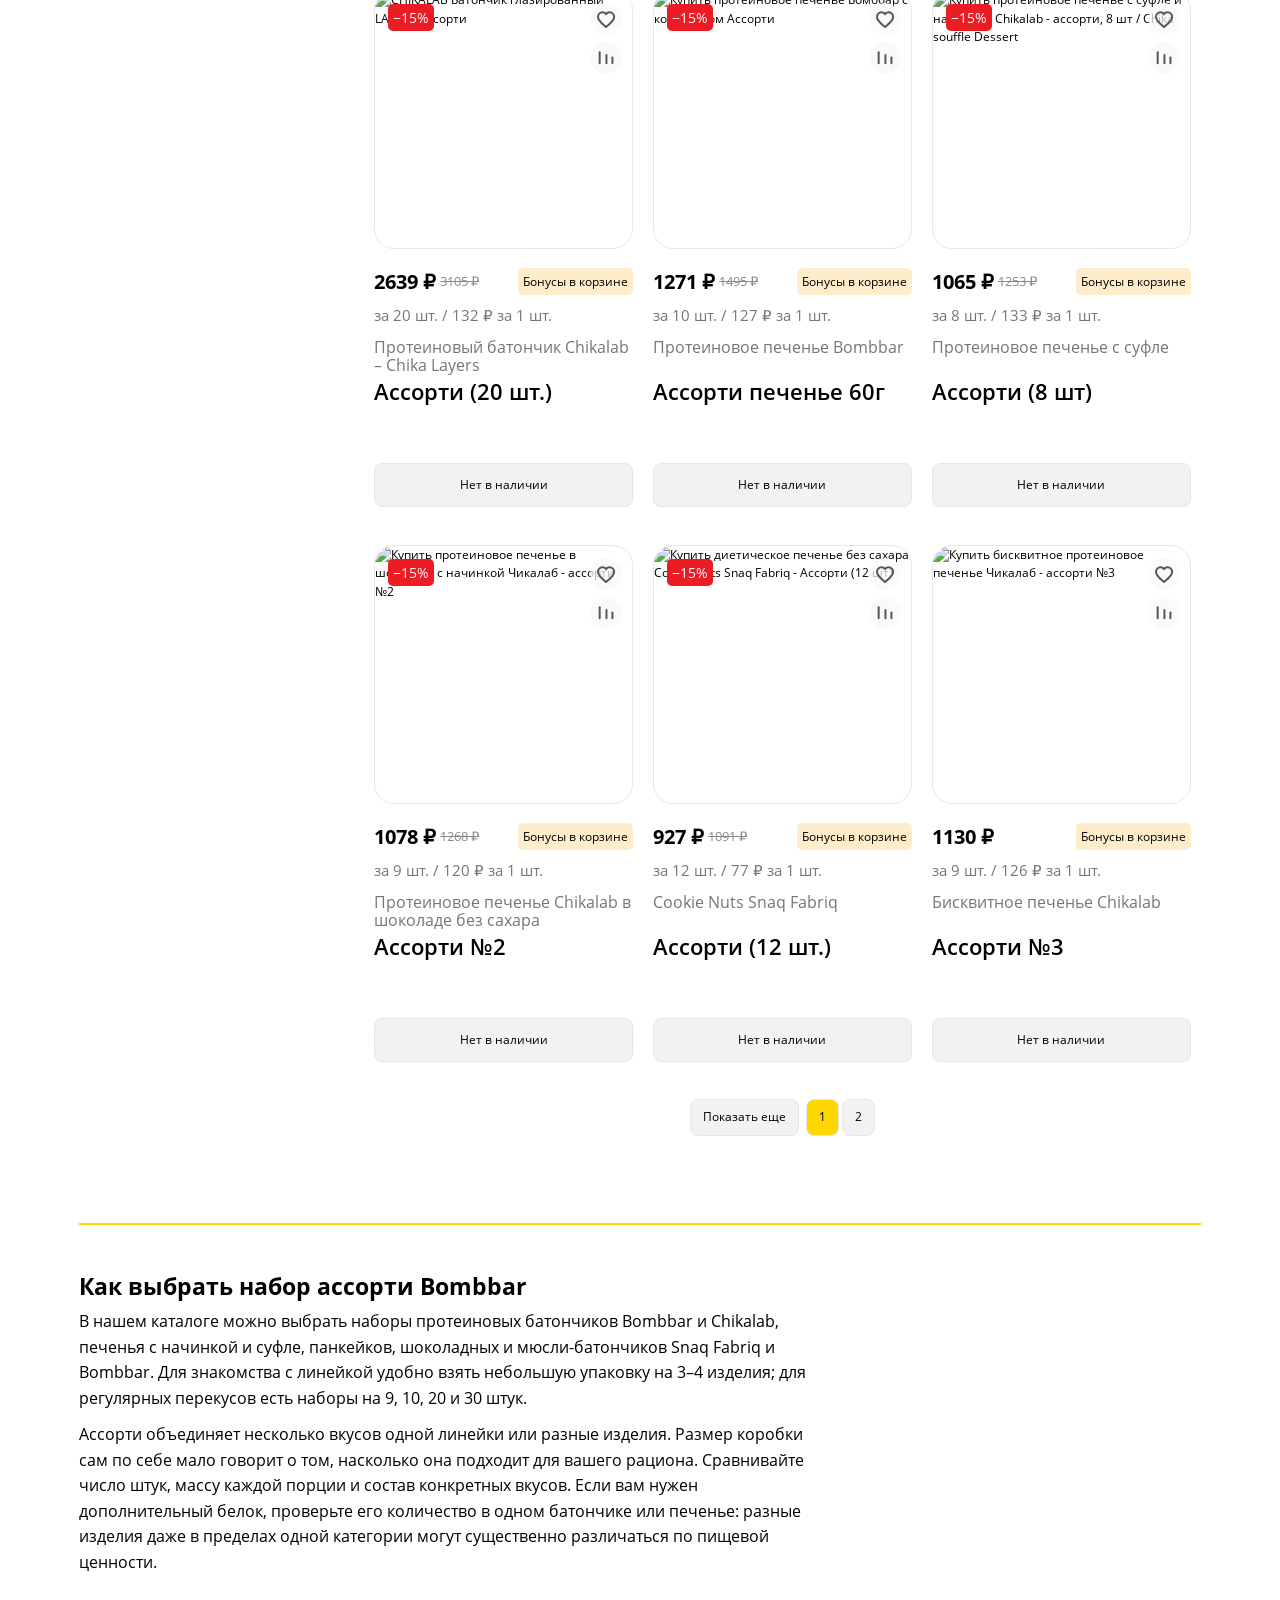
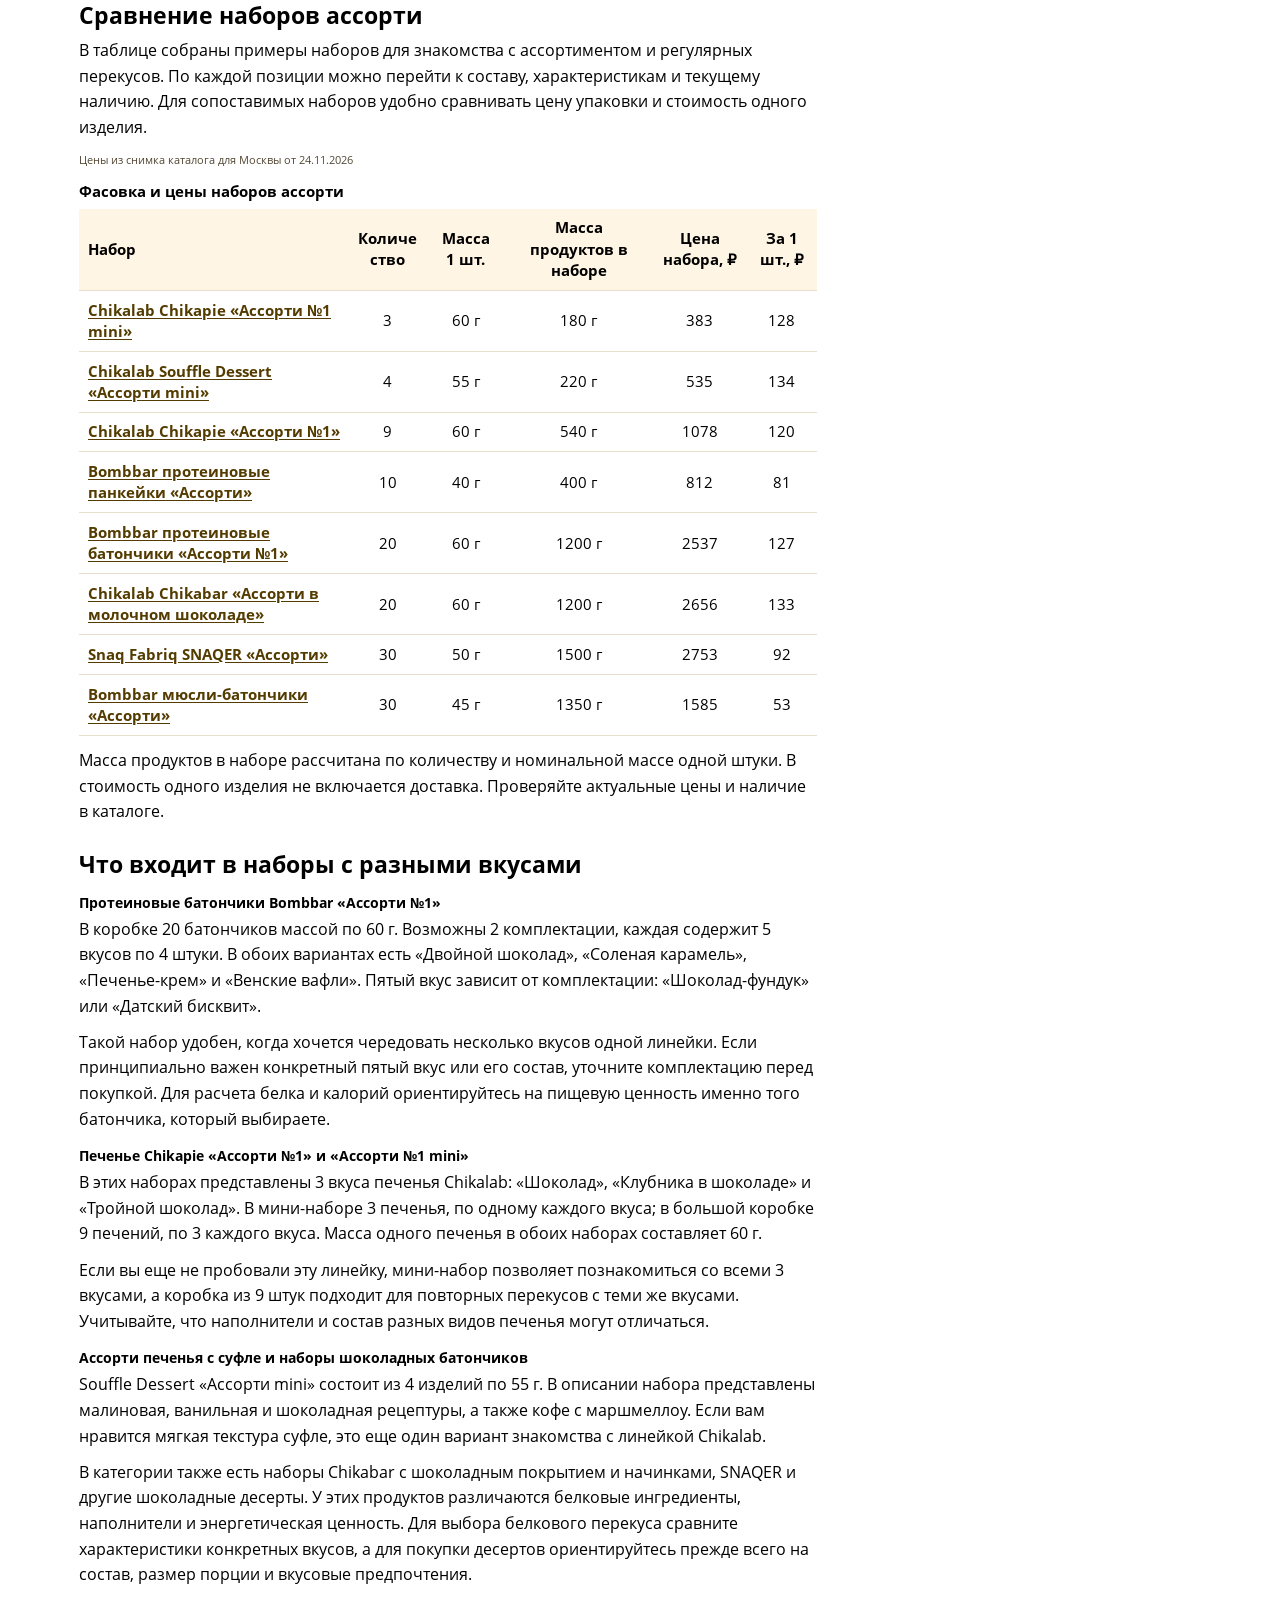
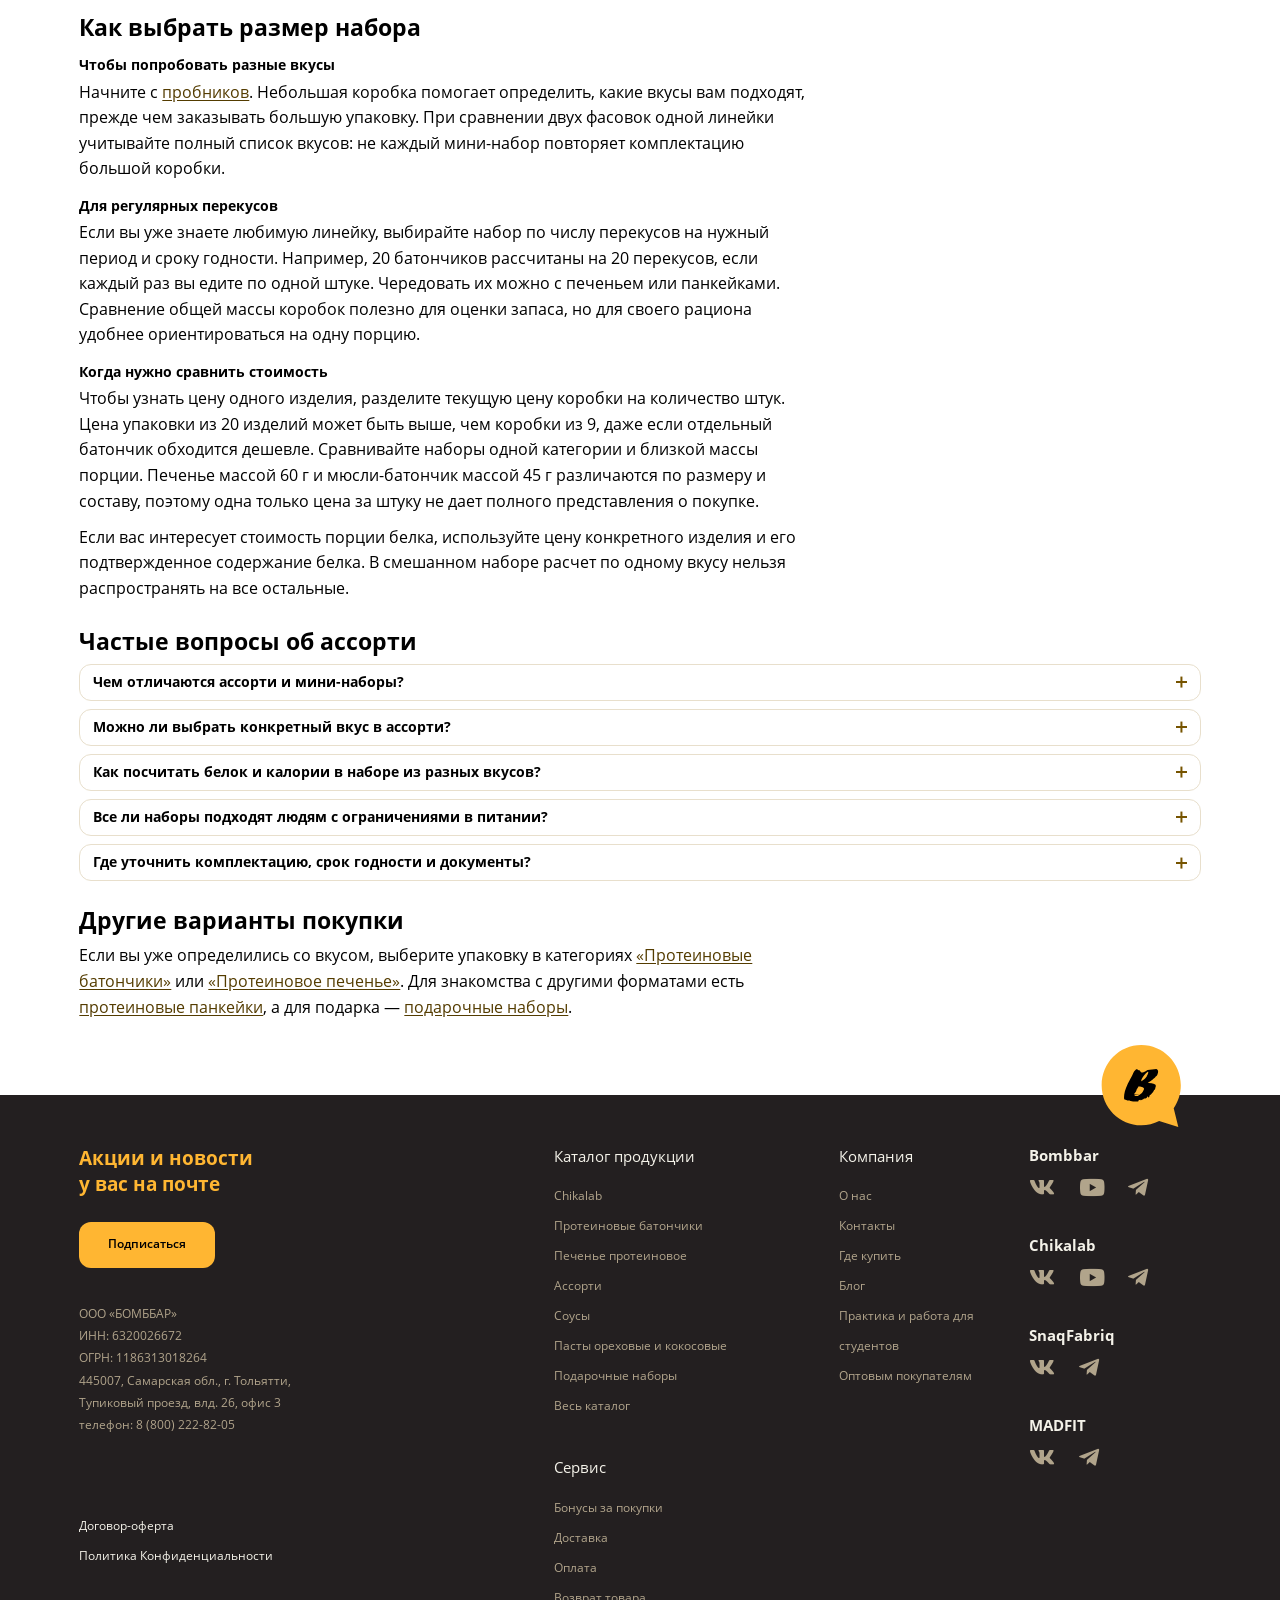
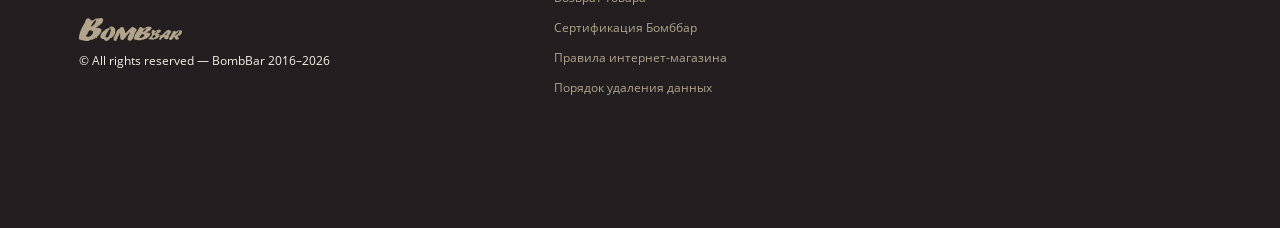
==== commit bdabd005: "Collapse FAQs and fit comparison tables to the text column" ====
--- a/docs/assorti/index.html
+++ b/docs/assorti/index.html
@@ -4,8 +4,8 @@
 <meta http-equiv="Content-Security-Policy" content="default-src 'self'; img-src 'self' https://www.cpanel.bombbar.ru https://cpanel.bombbar.ru https://www.bombbar.ru data:; style-src 'self' 'unsafe-inline'; script-src 'self'; connect-src 'none'; form-action 'none'; object-src 'none'; base-uri 'none'">
 <title>Ассорти Bombbar, Chikalab и Snaq Fabriq – купить наборы батончиков и печенья</title>
 <meta name="description" content="Наборы ассорти Bombbar, Chikalab и Snaq Fabriq: протеиновые батончики, печенье, панкейки и десерты. Сравните вкусы, количество штук и цену за порцию.">
-<link rel="stylesheet" href="../assets/preview.css?rev=20261125-2">
-<link rel="stylesheet" href="../assets/b05-content.css?rev=20261125-2">
+<link rel="stylesheet" href="../assets/preview.css?rev=20261125-4">
+<link rel="stylesheet" href="../assets/b05-content.css?rev=20261125-4">
 <script src="../assets/preview.js?rev=20261125-2" defer></script></head><body><header class="site-header">
   <div class="topbar">
     <nav class="wrap topnav" aria-label="Информация о магазине">
@@ -332,7 +332,7 @@
 <p>В таблице собраны примеры наборов для знакомства с ассортиментом и регулярных перекусов. По каждой позиции можно перейти к составу, характеристикам и текущему наличию. Для сопоставимых наборов удобно сравнивать цену упаковки и стоимость одного изделия.</p>
 
 <p class="b05-price-note" id="b05-price-note">Цены из снимка каталога для Москвы от 24.11.2026</p>
-<table class="b05-comparison" role="table" aria-describedby="b05-price-note">
+<table class="b05-comparison geo-table" role="table" aria-describedby="b05-price-note">
   <caption>Фасовка и цены наборов ассорти</caption>
   <thead role="rowgroup">
     <tr role="row">
@@ -432,23 +432,23 @@
 <p>Чтобы узнать цену одного изделия, разделите текущую цену коробки на количество штук. Цена упаковки из 20 изделий может быть выше, чем коробки из 9, даже если отдельный батончик обходится дешевле. Сравнивайте наборы одной категории и близкой массы порции. Печенье массой 60 г и мюсли-батончик массой 45 г различаются по размеру и составу, поэтому одна только цена за штуку не дает полного представления о покупке.</p>
 <p>Если вас интересует стоимость порции белка, используйте цену конкретного изделия и его подтвержденное содержание белка. В смешанном наборе расчет по одному вкусу нельзя распространять на все остальные.</p>
 <h2 id="частые-вопросы-об-ассорти">Частые вопросы об ассорти</h2>
-<details class="faq-item" open>
+<details class="faq-item">
 <summary><h3 id="чем-отличаются-ассорти-и-мини-наборы">Чем отличаются ассорти и мини-наборы?</h3></summary>
 <p>Мини-наборы удобны для первой покупки и знакомства со вкусами; более крупные коробки позволяют выбрать запас понравившейся линейки. Сравните количество изделий и состав комплектации: одинаковое название ассорти не всегда означает одинаковый набор вкусов.</p>
 </details>
-<details class="faq-item" open>
+<details class="faq-item">
 <summary><h3 id="можно-ли-выбрать-конкретный-вкус-в-ассорти">Можно ли выбрать конкретный вкус в ассорти?</h3></summary>
 <p>Состав определяется комплектацией выбранного набора. Если важен определенный вкус, проверьте описание товара и при необходимости уточните его наличие. Можно также выбрать упаковку одного вкуса в соответствующей категории.</p>
 </details>
-<details class="faq-item" open>
+<details class="faq-item">
 <summary><h3 id="как-посчитать-белок-и-калории-в-наборе-из-разных-вкусов">Как посчитать белок и калории в наборе из разных вкусов?</h3></summary>
 <p>Для отдельного перекуса используйте КБЖУ выбранного изделия. Для всей коробки сложите значения на одну штуку по каждому вкусу с учетом его количества. Если точная комплектация неизвестна, точное общее значение посчитать невозможно. В таком случае ориентируйтесь на маркировку фактически полученных изделий.</p>
 </details>
-<details class="faq-item" open>
+<details class="faq-item">
 <summary><h3 id="все-ли-наборы-подходят-людям-с-ограничениями-в-питании">Все ли наборы подходят людям с ограничениями в питании?</h3></summary>
 <p>Состав зависит от каждого вкуса. В ассортименте встречаются изделия с молочными белками, яйцом, орехами, соей и злаками, содержащими глютен. Если вы исключаете определенный ингредиент, проверьте состав и сведения о возможных следах аллергенов для каждого изделия набора. Отсутствие добавленного сахара не означает отсутствие всех сахаров или углеводов.</p>
 </details>
-<details class="faq-item" open>
+<details class="faq-item">
 <summary><h3 id="где-уточнить-комплектацию-срок-годности-и-документы">Где уточнить комплектацию, срок годности и документы?</h3></summary>
 <p>Посмотрите разделы «Характеристики» и «Состав» на странице конкретного набора, а при получении заказа проверьте маркировку. Документы качества размещены в разделе <a href="../certification/">«Сертификация»</a>. Если необходимы сведения о конкретной комплектации или партии, обратитесь в магазин через <a href="https://www.bombbar.ru/page/contacts">«Контакты»</a>.</p>
 </details>
--- a/docs/assets/preview.css
+++ b/docs/assets/preview.css
@@ -207,18 +207,40 @@
 .pagination { display: flex; justify-content: center; align-items: center; flex-wrap: wrap; gap: .55rem; margin-top: 3rem; }
 .pagenav { display: flex; flex-wrap: wrap; gap: .3rem; }
 .pagenav button[aria-current=page] { background: var(--yellow); }
+.geo-table { inline-size: 100%; font-size: .95em; }
+@media (min-width: 768px) {
+  .geo-table {
+    inline-size: auto;
+    max-inline-size: min(100%, 82ch);
+  }
+}
 .faq-item {
   margin-block: .65rem;
-  padding: .65rem 1rem;
   border: 1px solid #e8dfcc;
   border-radius: 12px;
 }
-.faq-item summary { display: flex; align-items: baseline; gap: .65rem; }
-.faq-item summary::-webkit-details-marker { display: none; }
-.faq-item summary::before { content: "+"; color: #765400; }
-.faq-item[open] summary::before { content: "−"; }
-.faq-item summary h3 { margin: 0; }
-.faq-item[open] > p { margin: .55rem 0 0; }
+.faq-item > summary {
+  position: relative;
+  padding-block: .65rem;
+  padding-inline: 1rem 2.75rem;
+  border-radius: inherit;
+  list-style: none;
+}
+.faq-item > summary::-webkit-details-marker { display: none; }
+.faq-item > summary::before,
+.faq-item > summary::after {
+  content: "";
+  position: absolute;
+  inset-block-start: 50%;
+  inset-inline-end: 1rem;
+  inline-size: .875rem;
+  border-block-start: 2px solid #765400;
+  transform: translateY(-50%);
+}
+.faq-item > summary::after { transform: translateY(-50%) rotate(90deg); }
+.faq-item[open] > summary::after { display: none; }
+.faq-item > summary h3 { margin: 0; }
+.faq-item > summary + p { margin: 0 1rem .75rem; }
 .footer { position: relative; background: var(--dark); color: var(--topbar-text); padding: 50px 0 90px; overflow-wrap: anywhere; }
 .footer-grid {
   display: grid;
@@ -279,17 +301,26 @@
   .shop-compare { margin-left: 28px; }
   .shop-heart { margin-left: 56px; }
   .shop-links .shop-basket { grid-area: 1 / 2; justify-self: end; }
-  .hero { padding: 14px 0 40px; }
+  .hero { padding: 14px 0 0; }
   .hero h1 { font-size: 28px; }
   .breadcrumbs { padding: 12px 0; font-size: 13px; }
+  .hero + .breadcrumbs {
+    min-height: 40px;
+    padding-block: 2px 0;
+    line-height: 1.45;
+    background: var(--beige);
+    box-shadow: 0 0 0 100vmax var(--beige);
+    clip-path: inset(0 -100vmax);
+  }
+  .hero + .breadcrumbs :focus-visible { outline-offset: -1px; }
   .catalog { display: block; padding-bottom: 40px; }
-  .sidebar { display: flex; justify-content: space-between; align-items: start; gap: min(12px, 3vw); margin-bottom: 12px; }
+  .sidebar { display: flex; justify-content: space-between; align-items: start; gap: min(12px, 3vw); min-height: 26px; padding-top: 2px; }
   .category-nav > summary, .filters > summary { font-size: 1rem; margin: 0; }
   .filters { margin: 0; }
   .filters > summary { list-style: none; padding-left: 25px; background: url("icon-filter.svg") no-repeat left center / 20px; text-align: right; }
   .filters > summary::-webkit-details-marker { display: none; }
   .sidebar:has(details[open]) { flex-wrap: wrap; }
-  .sort { justify-content: end; min-height: 30px; margin-bottom: 4px; font-size: 13px; }
+  .sort { justify-content: end; min-height: 25px; font-size: 13px; }
   .sort label { width: auto; max-width: 100%; }
   .products { grid-template-columns: repeat(2, minmax(0, 1fr)); gap: 15px 2%; }
   .card { padding-inline: 0; }
--- a/docs/assets/b05-content.css
+++ b/docs/assets/b05-content.css
@@ -48,10 +48,8 @@
 }
 
 .b05-comparison {
-  width: 100%;
   margin: 1rem 0;
   border-collapse: collapse;
-  font-size: .95rem;
   font-variant-numeric: tabular-nums;
   line-height: 1.4;
 }
@@ -72,10 +70,6 @@
 
 .b05-comparison thead th {
   background: var(--beige, #faf3e3);
-}
-
-.b05-comparison thead th:first-child {
-  width: 37%;
 }
 
 .b05-comparison th:first-child {
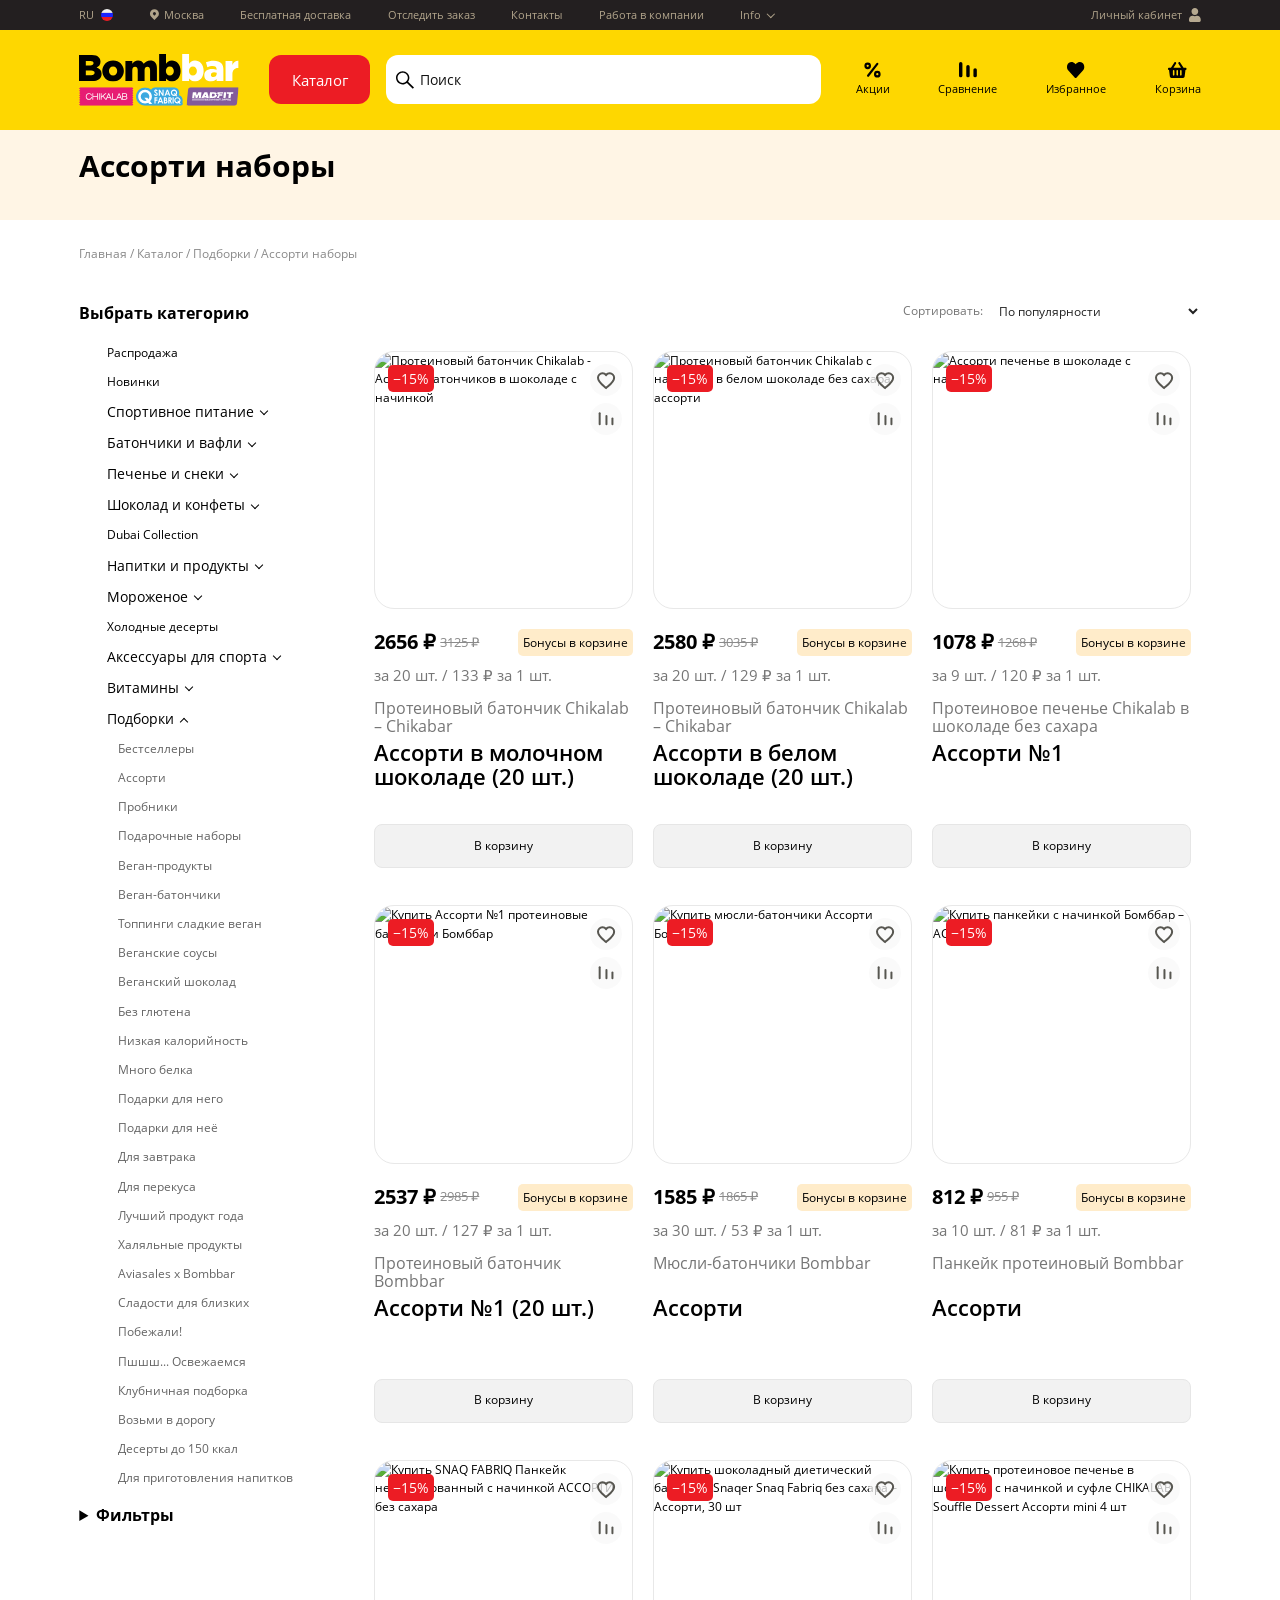
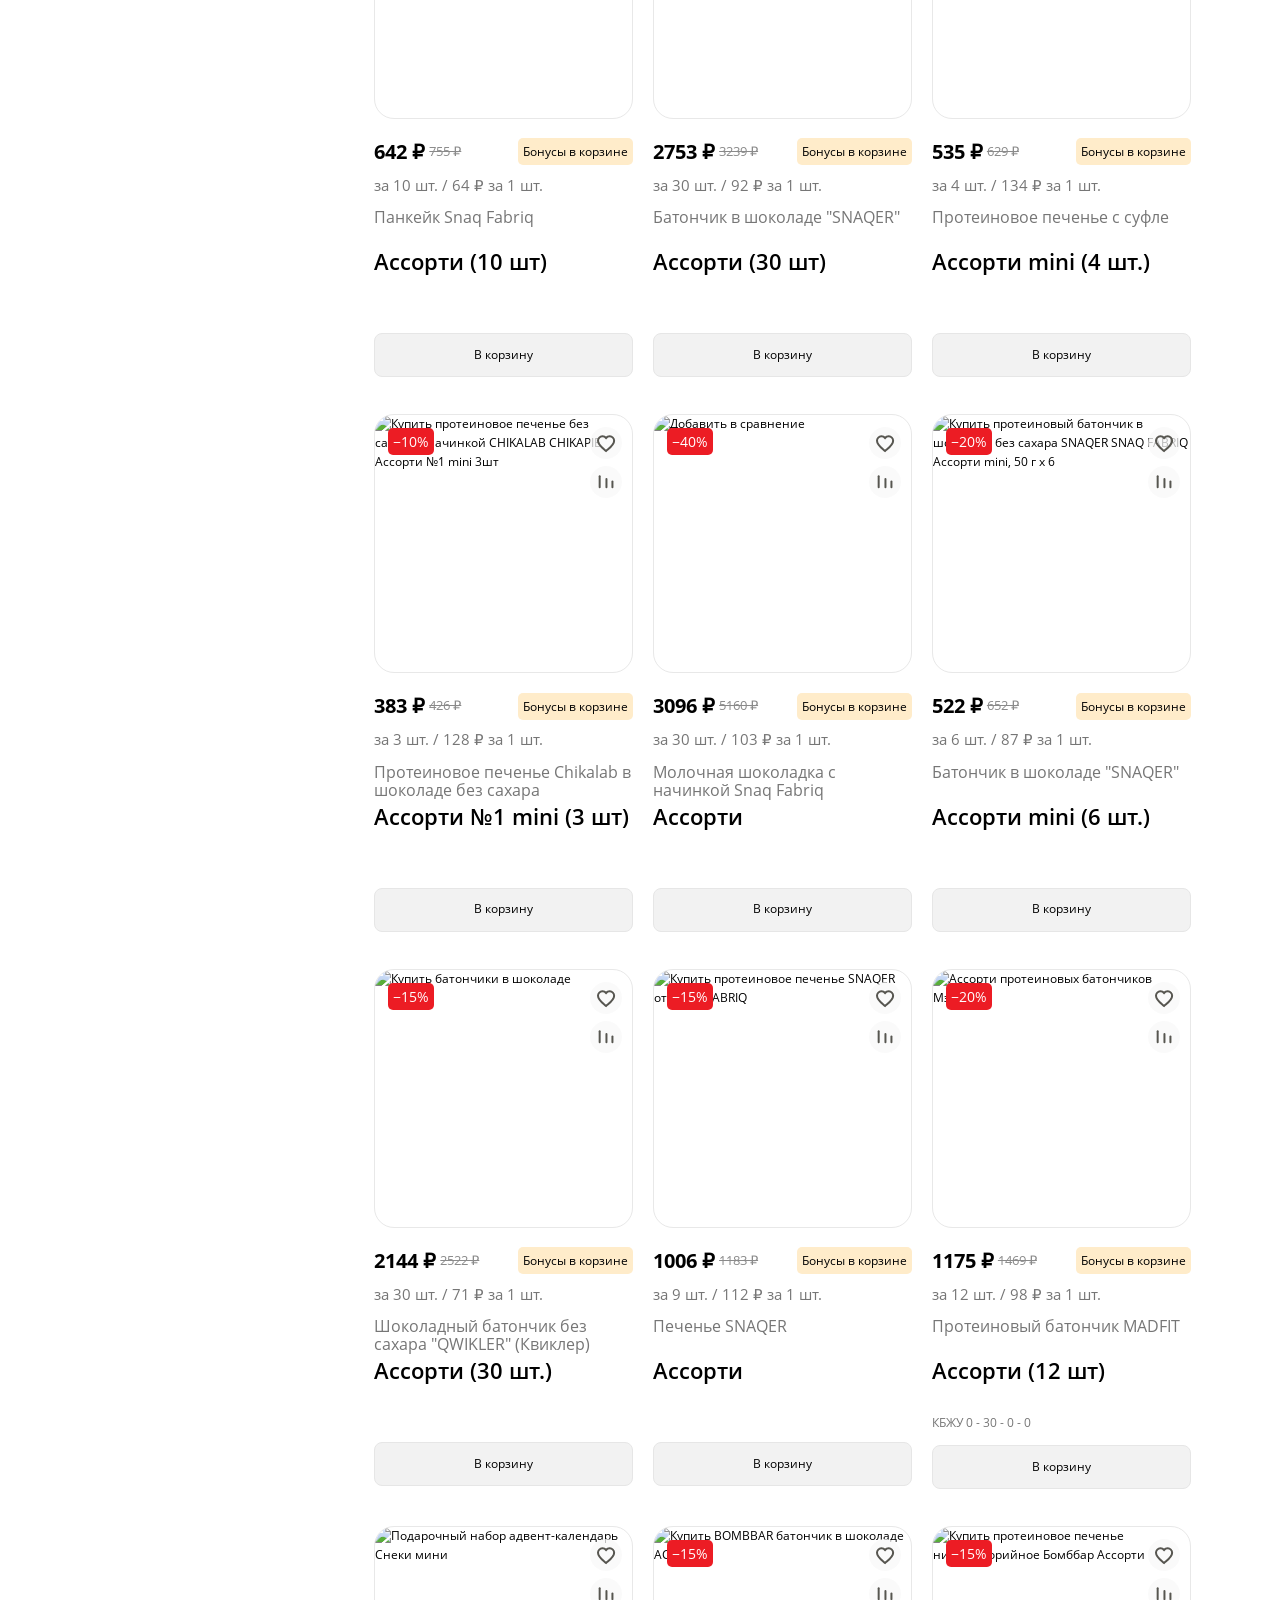
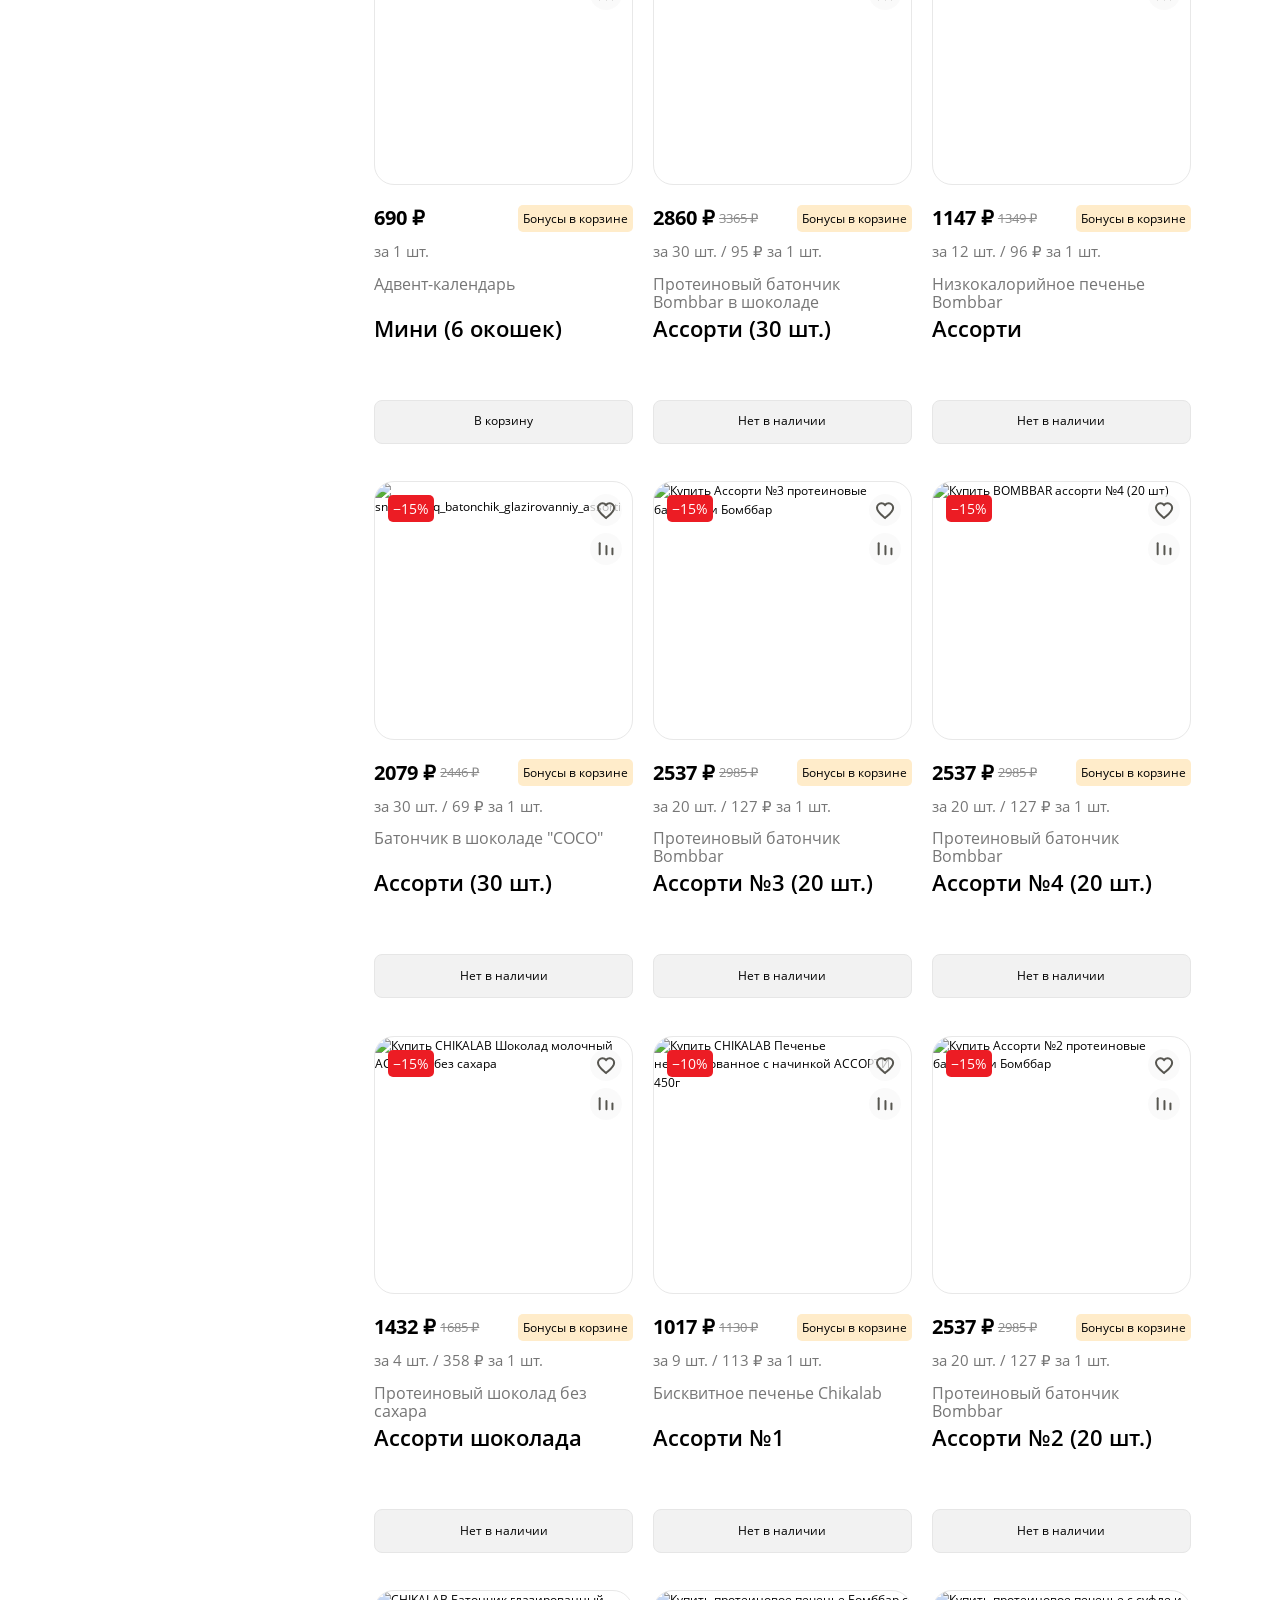
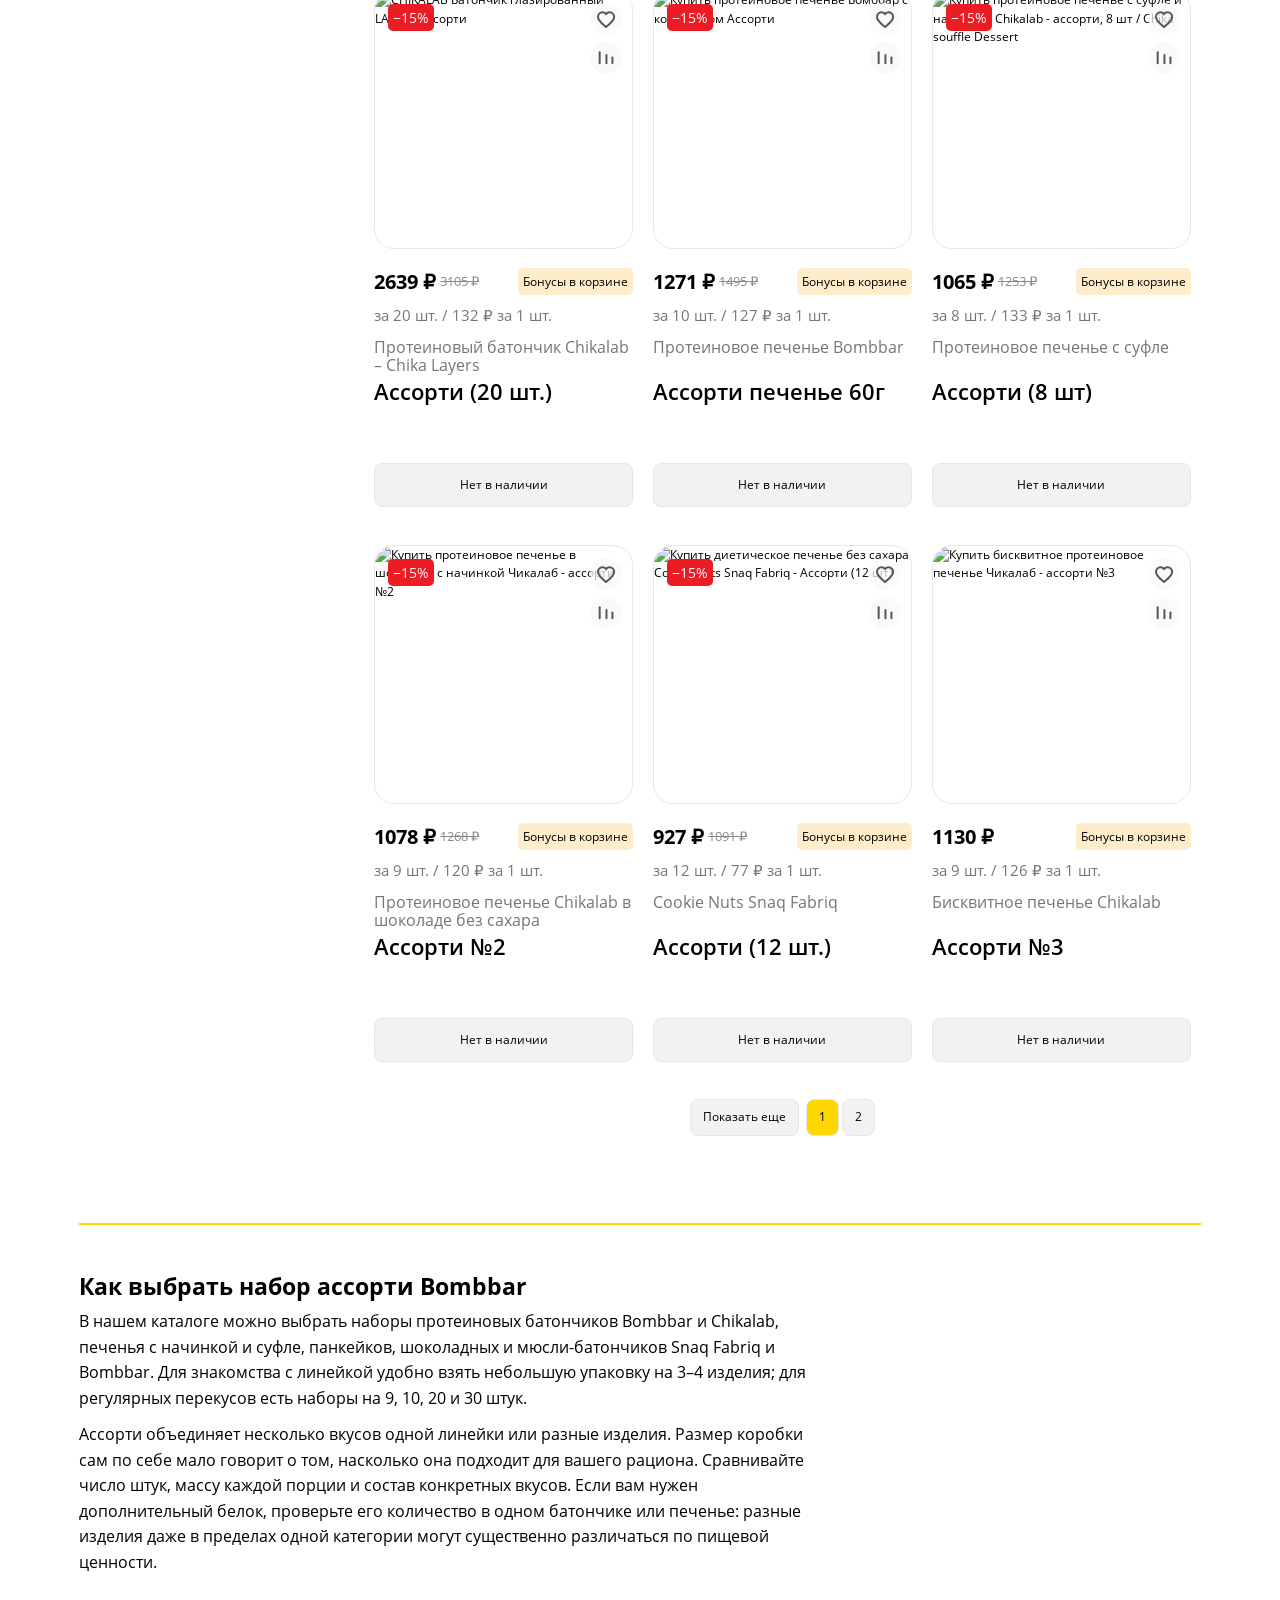
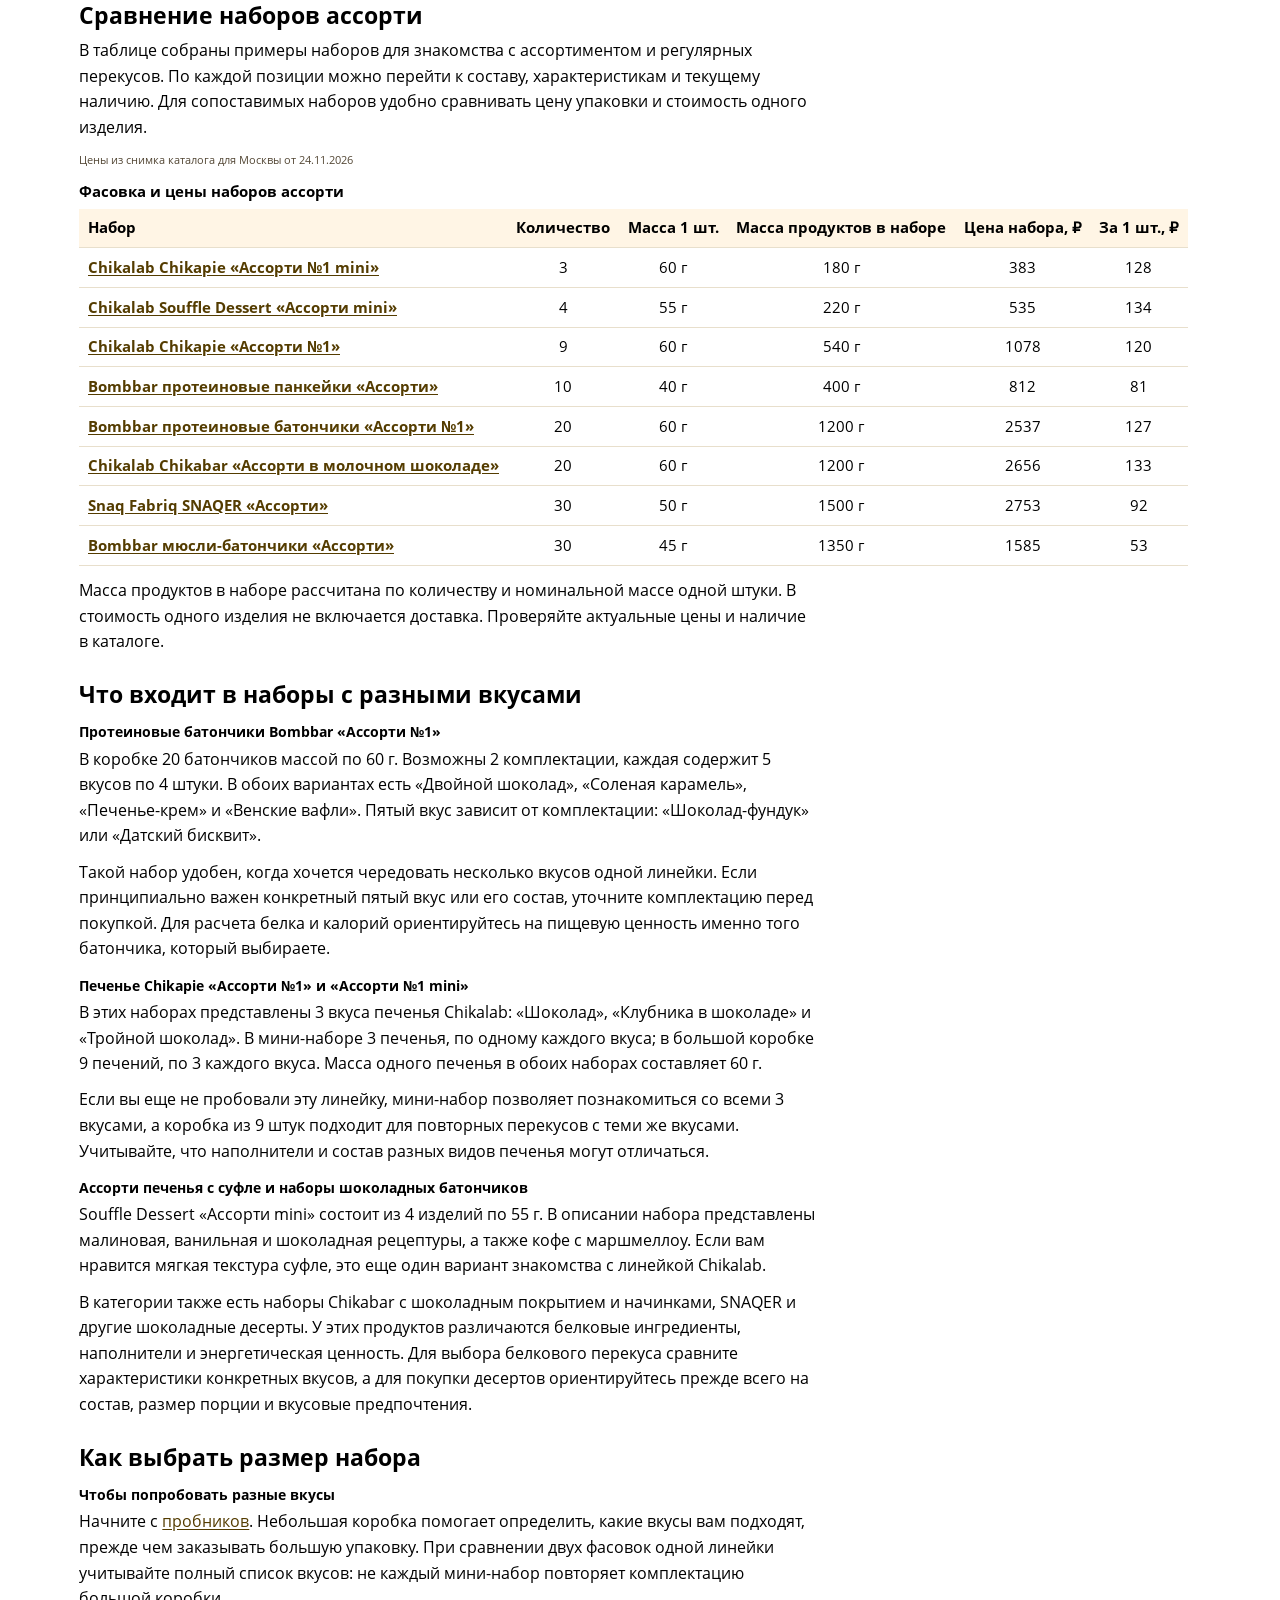
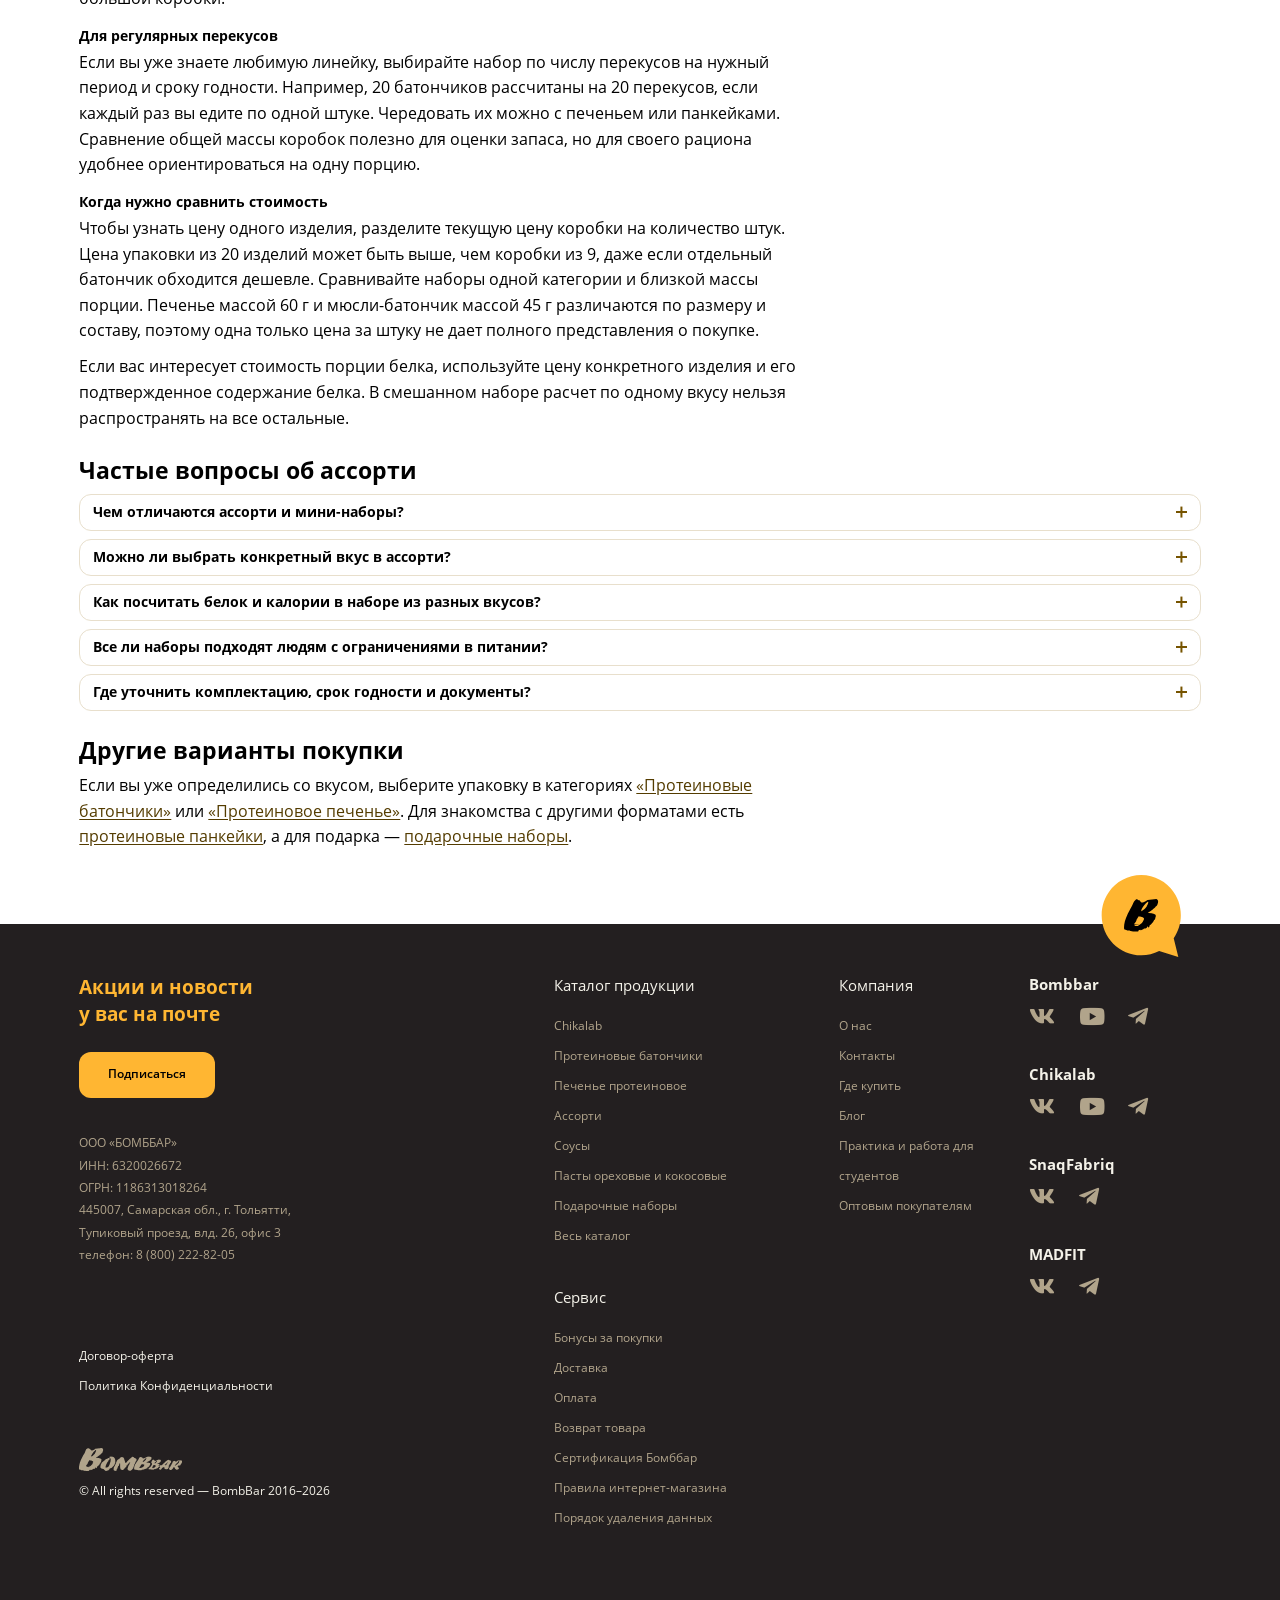
==== commit bcaff6d9: "Size comparison tables to avoid wrapping when space allows" ====
--- a/docs/assorti/index.html
+++ b/docs/assorti/index.html
@@ -4,7 +4,7 @@
 <meta http-equiv="Content-Security-Policy" content="default-src 'self'; img-src 'self' https://www.cpanel.bombbar.ru https://cpanel.bombbar.ru https://www.bombbar.ru data:; style-src 'self' 'unsafe-inline'; script-src 'self'; connect-src 'none'; form-action 'none'; object-src 'none'; base-uri 'none'">
 <title>Ассорти Bombbar, Chikalab и Snaq Fabriq – купить наборы батончиков и печенья</title>
 <meta name="description" content="Наборы ассорти Bombbar, Chikalab и Snaq Fabriq: протеиновые батончики, печенье, панкейки и десерты. Сравните вкусы, количество штук и цену за порцию.">
-<link rel="stylesheet" href="../assets/preview.css?rev=20261125-4">
+<link rel="stylesheet" href="../assets/preview.css?rev=20261125-5">
 <link rel="stylesheet" href="../assets/b05-content.css?rev=20261125-4">
 <script src="../assets/preview.js?rev=20261125-2" defer></script></head><body><header class="site-header">
   <div class="topbar">
--- a/docs/assets/preview.css
+++ b/docs/assets/preview.css
@@ -210,8 +210,9 @@
 .geo-table { inline-size: 100%; font-size: .95em; }
 @media (min-width: 768px) {
   .geo-table {
-    inline-size: auto;
-    max-inline-size: min(100%, 82ch);
+    inline-size: max-content;
+    max-inline-size: 100%;
+    overflow-wrap: normal;
   }
 }
 .faq-item {
